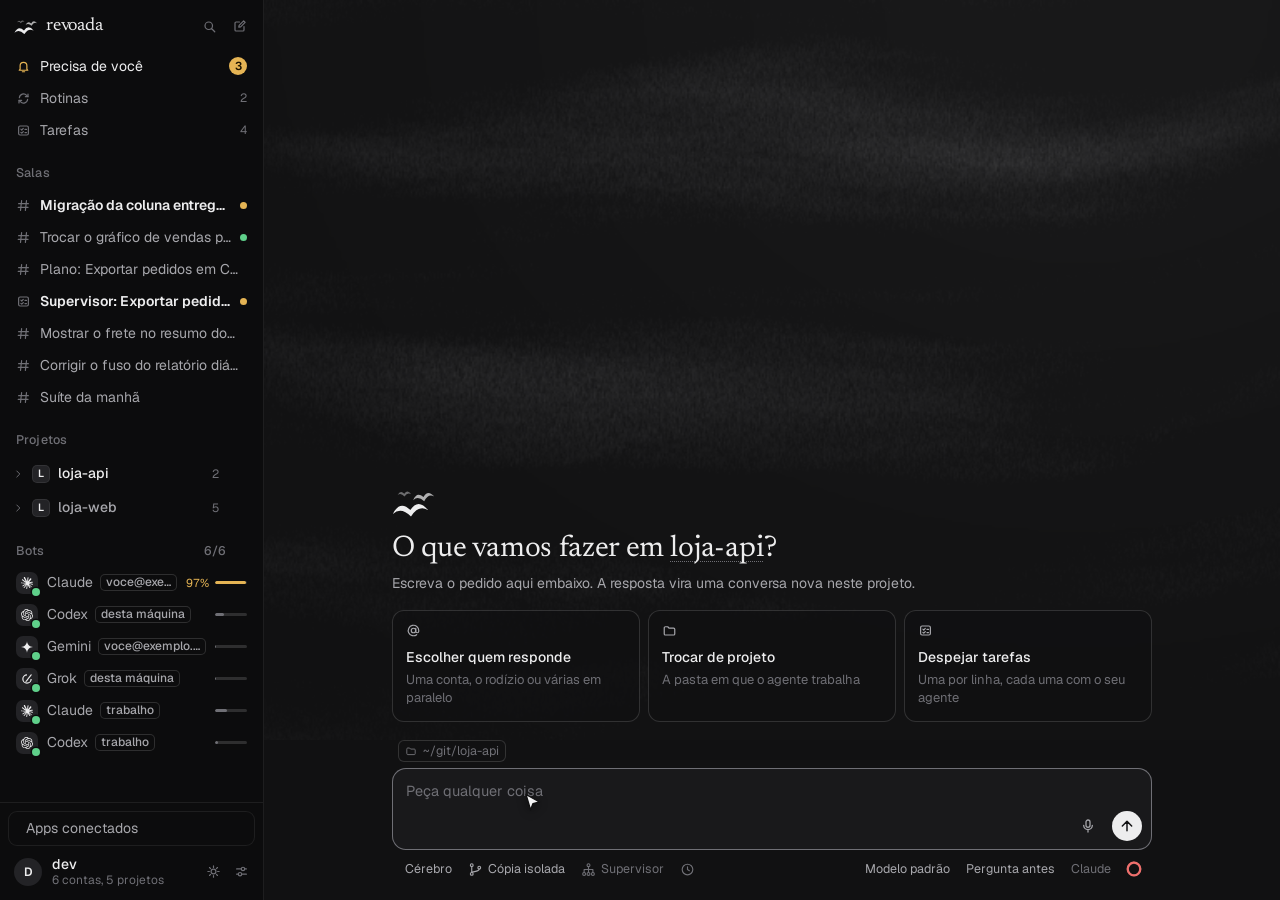
==== site/demo/index.html @ 416a2f36 "Contas: skills e MCP em linhas com peças, no lugar do parágrafo corrido" ====
<!doctype html>
<html lang="pt-BR">
<head>
<meta charset="utf-8">
<meta name="viewport" content="width=device-width, initial-scale=1">
<title>Revoada</title>
<link rel="icon" href="../icon.svg">
<meta name="robots" content="noindex">
<script src="demo.js"></script>
<script>
  // tema antes da primeira pintura: escuro, a não ser que a pessoa tenha escolhido outro
  (() => { let t; try { t = localStorage.getItem("theme"); } catch {} document.documentElement.dataset.theme = t === "system" ? (matchMedia("(prefers-color-scheme: dark)").matches ? "dark" : "light") : t === "light" ? "light" : "dark"; })();
</script>
<style>
  @font-face { font-family: "Geist"; src: url("../geist.woff2") format("woff2"); font-weight: 100 900; font-display: swap; }
  @font-face { font-family: "Geist Mono"; src: url("../geist-mono.woff2") format("woff2"); font-weight: 100 900; font-display: swap; }
  @font-face { font-family: "Newsreader"; src: url("../newsreader.woff2") format("woff2"); font-weight: 200 800; font-display: swap; }
  :root {
    --fundo: #111112; --lateral: #0c0c0d; --sup: #19191b; --sup2: #232326;
    --fio: rgba(255, 255, 255, 0.075); --fio2: rgba(255, 255, 255, 0.14);
    --tinta: #ededee; --tinta2: #a7a7ac; --tinta3: #6f6f75;
    --acento: #ededee; --acento-fraco: rgba(255, 255, 255, 0.08);
    --verde: #5fd08a; --ambar: #e5b454; --erro: #ef6f6c;
    --botao: #ededee; --sobre-botao: #111112;
    --term: #0a0a0b; --term-line: rgba(255, 255, 255, 0.075); --sombra: 0 18px 50px rgba(0, 0, 0, 0.5);
    --grao: url("data:image/svg+xml,%3Csvg xmlns='http://www.w3.org/2000/svg' width='320' height='320'%3E%3Cfilter id='n'%3E%3CfeTurbulence type='fractalNoise' baseFrequency='.95' numOctaves='2' stitchTiles='stitch'/%3E%3CfeColorMatrix values='0 0 0 0 1 0 0 0 0 1 0 0 0 0 1 0 0 0 .55 0'/%3E%3C/filter%3E%3Crect width='100%25' height='100%25' filter='url(%23n)'/%3E%3C/svg%3E");
    --serifa: "Newsreader", "Iowan Old Style", Georgia, serif;
    --mono: "Geist Mono", ui-monospace, Menlo, monospace;
    color-scheme: dark;
    /* nomes do tema anterior, ainda usados em estilos escritos pelo script */
    --bg: var(--fundo); --side: var(--lateral); --soft: var(--sup); --line: var(--fio2); --ink: var(--botao); --on-ink: var(--sobre-botao);
    --text: var(--tinta); --mute: var(--tinta2); --faint: var(--tinta3); --red: var(--erro); --amber: var(--ambar); --teal: var(--tinta2); --shadow: var(--sombra);
  }
  :root[data-theme="light"] {
    --fundo: #fbfbfa; --lateral: #f3f3f2; --sup: #f1f1f0; --sup2: #e6e6e5;
    --fio: rgba(17, 17, 18, 0.09); --fio2: rgba(17, 17, 18, 0.18);
    --tinta: #111112; --tinta2: #55555a; --tinta3: #8a8a90;
    --acento: #111112; --acento-fraco: rgba(17, 17, 18, 0.06);
    --verde: #1f8a4c; --ambar: #8a5a06; --erro: #c23b38;
    --botao: #111112; --sobre-botao: #fbfbfa;
    --term: #111112; --term-line: #111112; --sombra: 0 18px 50px rgba(10, 15, 16, 0.16);
    --grao: url("data:image/svg+xml,%3Csvg xmlns='http://www.w3.org/2000/svg' width='320' height='320'%3E%3Cfilter id='n'%3E%3CfeTurbulence type='fractalNoise' baseFrequency='.95' numOctaves='2' stitchTiles='stitch'/%3E%3CfeColorMatrix values='0 0 0 0 0 0 0 0 0 0 0 0 0 0 0 0 0 0 .5 0'/%3E%3C/filter%3E%3Crect width='100%25' height='100%25' filter='url(%23n)'/%3E%3C/svg%3E");
    color-scheme: light;
  }
  * { box-sizing: border-box; }
  html, body { height: 100%; margin: 0; }
  body { background: var(--fundo); color: var(--tinta); font: 14px/1.5 "Geist", ui-sans-serif, system-ui, -apple-system, sans-serif; display: grid; grid-template-columns: 264px minmax(0, 1fr); overflow: hidden; -webkit-font-smoothing: antialiased; }
  /* janela estreita (painel aberto num navegador, lado a lado com outra coisa): a lateral cede espaço */
  @media (max-width: 860px) { body { grid-template-columns: 208px minmax(0, 1fr); } }
  button, input, textarea { font: inherit; color: inherit; }
  button { cursor: pointer; background: none; border: 0; padding: 0; text-align: left; }
  button:disabled { opacity: .4; cursor: default; }
  :focus-visible { outline: 2px solid var(--acento); outline-offset: 2px; border-radius: 6px; }
  svg { flex: none; }
  svg.i { width: 15px; height: 15px; stroke: currentColor; fill: none; stroke-width: 1.6; stroke-linecap: round; stroke-linejoin: round; }
  svg.logo { width: 14px; height: 14px; fill: currentColor; }
  h1, h2, h3, h4, p { margin: 0; }
  .label { display: block; font-size: 13px; font-weight: 500; color: var(--tinta3); letter-spacing: .01em; }
  .num { font-variant-numeric: tabular-nums; }
  .btn { display: inline-flex; align-items: center; justify-content: center; gap: 7px; min-height: 30px; padding: 4px 13px; border-radius: 999px; background: var(--botao); color: var(--sobre-botao); font-weight: 500; white-space: nowrap; transition: transform .12s ease, opacity .12s ease; }
  .btn:hover { opacity: .9; } .btn:active { transform: scale(.97); }
  .btn.line { background: transparent; color: var(--tinta); box-shadow: inset 0 0 0 1px var(--fio2); }
  .btn.line:hover { background: var(--sup); opacity: 1; }
  .btn.mini { min-height: 26px; padding: 2px 10px; font-size: 13px; }
  .link { color: var(--tinta2); text-decoration: underline; text-underline-offset: 3px; text-decoration-color: var(--fio2); white-space: nowrap; font-size: 13px; }
  .link:hover { color: var(--tinta); text-decoration-color: var(--tinta3); }
  input[type=text], input[type=time], input[type=datetime-local], textarea { background: var(--fundo); border: 0; box-shadow: inset 0 0 0 1px var(--fio2); border-radius: 10px; padding: 9px 12px; width: 100%; }
  input[type=text]:focus, input[type=time]:focus, input[type=datetime-local]:focus, textarea:focus { outline: none; box-shadow: inset 0 0 0 1.5px var(--tinta2); }
  ::placeholder { color: var(--tinta3); }
  .dot { display: inline-block; width: 7px; height: 7px; border-radius: 50%; background: var(--erro); flex: none; }
  .dot.live { background: var(--tinta3); }
  .dot.busy { background: var(--verde); animation: pulse 1.6s ease-in-out infinite; }
  .dot.wait { background: var(--ambar); animation: pulse 1.6s ease-in-out infinite; }
  @keyframes pulse { 50% { opacity: .35; } }
  @media (prefers-reduced-motion: reduce) { .dot.busy, .dot.wait { animation: none; } }
  .tag { font-size: 12px; font-weight: 500; color: var(--tinta2); padding: 0 6px; height: 17px; display: inline-flex; align-items: center; border-radius: 5px; box-shadow: inset 0 0 0 1px var(--fio2); white-space: nowrap; flex: none; }
  .tag.red { color: var(--erro); box-shadow: inset 0 0 0 1px color-mix(in srgb, var(--erro) 40%, transparent); }
  .tag.amber { color: var(--ambar); box-shadow: inset 0 0 0 1px color-mix(in srgb, var(--ambar) 40%, transparent); }
  .tag.ok { color: var(--verde); box-shadow: inset 0 0 0 1px color-mix(in srgb, var(--verde) 40%, transparent); }
  .tag.mute { color: var(--tinta3); }
  /* rosto: o símbolo do provedor num quadrado; "eu" é a inicial de quem usa */
  .rosto { position: relative; flex: none; width: 26px; height: 26px; border-radius: 8px; background: var(--sup2); display: grid; place-items: center; color: var(--tinta); }
  .rosto.p { width: 22px; height: 22px; border-radius: 7px; } .rosto.p svg.logo { width: 12px; height: 12px; }
  .rosto.pp { width: 18px; height: 18px; border-radius: 6px; } .rosto.pp svg.logo { width: 10px; height: 10px; }
  .rosto.eu { border-radius: 50%; font-size: 12px; font-weight: 600; text-transform: uppercase; }
  .selo { width: 24px; height: 24px; border-radius: 50%; background: var(--sup2); display: grid; place-items: center; color: var(--tinta); flex: none; }
  .selo svg.logo { width: 13px; height: 13px; }
  .pilha { display: flex; } .pilha > * { margin-left: -6px; box-shadow: 0 0 0 2px var(--lateral); } .pilha > *:first-child { margin-left: 0; }

  /* lateral */
  aside { background: var(--lateral); border-right: 1px solid var(--fio); display: flex; flex-direction: column; min-height: 0; min-width: 0; position: relative; z-index: 6; }
  .lat-topo { display: flex; align-items: center; gap: 2px; padding: 12px 10px 8px 14px; }
  .marca { display: flex; align-items: center; gap: 8px; margin-right: auto; font-family: var(--serifa); font-weight: 400; font-size: 18px; letter-spacing: -.012em; min-width: 0; }
  .marca span { width: 24px; display: block; line-height: 0; }
  [data-logo] svg path { fill: currentColor; }
  /* app desktop: a faixa de cima é da barra de título (semáforo e arrastar a janela) */
  html.desktop .lat-topo { padding-top: 40px; }
  html.desktop .topo { padding-top: 24px; }
  html.desktop .wrap { padding-top: 54px; }
  .ic-b { width: 28px; height: 28px; border-radius: 8px; display: grid; place-items: center; color: var(--tinta3); flex: none; }
  .ic-b:hover { background: var(--sup); color: var(--tinta); }
  .find { display: none; align-items: center; gap: 8px; margin: 0 10px 6px; padding: 6px 8px; border-radius: 8px; color: var(--tinta3); box-shadow: inset 0 0 0 1px var(--fio); cursor: text; }
  aside.busca .find { display: flex; }
  .find:focus-within { box-shadow: inset 0 0 0 1px var(--fio2); color: var(--tinta); }
  .find input { flex: 1; min-width: 0; border: 0; background: none; padding: 0; outline: none; font-size: 14px; }
  kbd { font: 11px var(--mono); color: var(--tinta3); }
  .rolagem { flex: 1; min-height: 0; overflow-y: auto; overflow-x: hidden; padding: 2px 8px 14px; }
  .item { display: flex; align-items: center; gap: 9px; width: 100%; min-height: 32px; padding: 5px 8px; border-radius: 8px; color: var(--tinta2); min-width: 0; font-size: 14px; transition: background .1s ease; }
  .item:hover { background: var(--sup); color: var(--tinta); }
  .item.on { background: var(--sup2); color: var(--tinta); }
  .item svg.i { color: var(--tinta3); } .item:hover svg.i, .item.on svg.i { color: var(--tinta2); }
  .item .t { flex: 1; min-width: 0; white-space: nowrap; overflow: hidden; text-overflow: ellipsis; }
  .item .cauda { margin-left: auto; display: flex; align-items: center; gap: 6px; color: var(--tinta3); font-size: 12px; flex: none; }
  .item .x { display: none; color: var(--tinta3); padding: 0 4px; border-radius: 4px; }
  .item:hover .x { display: inline; } .item .x:hover { color: var(--tinta); background: var(--sup2); }
  .item .pin { display: flex; color: var(--tinta3); } .item .pin svg.i { width: 12px; height: 12px; }
  #popRow { position: fixed; min-width: 190px; padding: 5px; z-index: 30; }
  #popRow .opt { padding: 7px 10px; font-size: 13.5px; }
  #popRow .opt.ruim { color: var(--erro); }
  #popRow p { padding: 8px 10px 6px; font-size: 13px; line-height: 1.4; color: var(--tinta2); max-width: 230px; }
  .item.atencao { color: var(--tinta); } .item.atencao svg.i { color: var(--ambar); }
  .item.novo .t { color: var(--tinta); font-weight: 600; }
  .conta-n { min-width: 18px; height: 18px; padding: 0 5px; border-radius: 9px; background: var(--ambar); color: #1a1200; font-size: 11.5px; font-weight: 600; display: inline-grid; place-items: center; }
  :root[data-theme="light"] .conta-n { color: #fff; }
  .conta-n[hidden] { display: none; }
  .grupo { display: flex; align-items: center; justify-content: space-between; gap: 6px; padding: 18px 8px 6px; color: var(--tinta3); font-size: 12.5px; font-weight: 500; letter-spacing: .01em; }
  .grupo .dupla { display: flex; gap: 2px; align-items: center; }
  .grupo button { color: var(--tinta3); padding: 2px; border-radius: 5px; display: flex; opacity: 0; transition: opacity .12s ease; }
  aside:hover .grupo button, .grupo button:focus-visible { opacity: 1; }
  .grupo button:hover { color: var(--tinta); background: var(--sup); }
  #threads h4 { font-weight: 500; font-size: 12.5px; color: var(--tinta3); margin: 18px 8px 6px; }
  .org-cab { display: flex; align-items: center; margin-top: 2px; }
  .org-cab > button:first-child { flex: 1; min-width: 0; display: flex; align-items: center; gap: 8px; padding: 5px 8px 5px 4px; border-radius: 8px; color: var(--tinta2); font-size: 14px; min-height: 32px; }
  .org-cab > button:first-child:hover { background: var(--sup); color: var(--tinta); }
  .org-cab.on > button:first-child { color: var(--tinta); }
  .org-cab .chev { display: flex; color: var(--tinta3); transition: transform .16s ease; } .org-cab .chev svg.i { width: 12px; height: 12px; }
  .org-cab [aria-expanded="true"] .chev { transform: rotate(90deg); }
  .org-cab .sigla { width: 18px; height: 18px; border-radius: 5px; background: var(--sup2); color: var(--tinta); display: grid; place-items: center; font-size: 10.5px; font-weight: 600; text-transform: uppercase; box-shadow: inset 0 0 0 1px var(--fio); flex: none; }
  .org-cab .t { font-weight: 500; white-space: nowrap; overflow: hidden; text-overflow: ellipsis; min-width: 0; }
  .org-cab .qtd { margin-left: auto; color: var(--tinta3); font-size: 12px; }
  .org-cab .mais { width: 26px; height: 26px; border-radius: 7px; display: grid; place-items: center; color: var(--tinta3); margin-left: 2px; opacity: 0; transition: opacity .12s ease; flex: none; }
  aside:hover .org-cab .mais, .org-cab .mais:focus-visible { opacity: 1; } .org-cab .mais:hover { background: var(--sup); color: var(--tinta); }
  .item.thread { padding-left: 30px; position: relative; }
  .item.thread::before { content: ""; position: absolute; left: 12.5px; top: -1px; bottom: -1px; width: 1px; background: var(--fio); }
  .item.more { color: var(--tinta3); font-size: 13px; min-height: 28px; } .item.more.thread { padding-left: 30px; }
  .item.botl .t { flex: 0 1 auto; } .item.botl .tag { margin-left: -2px; flex: 0 9999 auto; min-width: 24px; display: block; line-height: 17px; overflow: hidden; text-overflow: ellipsis; }
  .com-pres { position: relative; display: inline-flex; }
  .pres { position: absolute; right: -2px; bottom: -2px; width: 8px; height: 8px; border-radius: 50%; background: var(--tinta3); box-shadow: 0 0 0 1.5px var(--lateral); }
  .pres.livre { background: var(--verde); } .pres.faz { background: var(--verde); animation: pulse 1.6s ease-in-out infinite; } .pres.limite { background: var(--ambar); }
  .item.on .pres { box-shadow: 0 0 0 1.5px var(--sup2); }
  .uso-m { width: 32px; height: 3px; border-radius: 3px; background: var(--fio2); overflow: hidden; display: block; }
  .uso-m i { display: block; height: 100%; background: var(--tinta3); border-radius: 3px; } .uso-m.alto i { background: var(--ambar); }
  .pct { color: var(--ambar); font-size: 11.5px; }
  .entrar { font-size: 12px; color: var(--tinta2); padding: 1px 7px; border-radius: 6px; box-shadow: inset 0 0 0 1px var(--fio2); }
  .rodape { border-top: 1px solid var(--fio); padding: 8px; display: grid; gap: 6px; }
  .pilula { width: 100%; display: flex; align-items: center; gap: 9px; padding: 7px 9px; border-radius: 9px; box-shadow: inset 0 0 0 1px var(--fio); color: var(--tinta2); min-width: 0; }
  .pilula:hover { background: var(--sup); color: var(--tinta); box-shadow: inset 0 0 0 1px var(--fio2); }
  .pilula > span:last-child { white-space: nowrap; overflow: hidden; text-overflow: ellipsis; min-width: 0; }
  .pilula .selo { width: 20px; height: 20px; font-size: 10.5px; font-weight: 600; text-transform: uppercase; }
  .pessoa { display: flex; align-items: center; gap: 4px; padding: 0 0 0 2px; min-width: 0; }
  .pessoa > button { flex: 1; min-width: 0; display: flex; align-items: center; gap: 10px; padding: 4px; border-radius: 9px; }
  .pessoa > button:hover { background: var(--sup); }
  .pessoa .eu { width: 28px; height: 28px; border-radius: 50%; background: var(--sup2); display: grid; place-items: center; font-size: 12px; font-weight: 600; color: var(--tinta); flex: none; text-transform: uppercase; }
  .quem-sou { display: grid; line-height: 1.25; min-width: 0; }
  .quem-sou b { font-weight: 500; color: var(--tinta); font-size: 14px; white-space: nowrap; overflow: hidden; text-overflow: ellipsis; }
  .quem-sou span { font-size: 12px; color: var(--tinta3); white-space: nowrap; overflow: hidden; text-overflow: ellipsis; }
  .fim-p { display: flex; flex: none; }
  #popMe { left: 8px; bottom: 58px; width: 246px; min-width: 0; }
  #popMe .opt svg.i { color: var(--tinta3); }
  #popSettings { left: calc(100% + 8px); bottom: 10px; width: 360px; padding: 6px; max-height: calc(100vh - 40px); }
  .item input.rename { flex: 1; min-width: 0; border: 0; background: var(--fundo); border-radius: 5px; padding: 1px 5px; outline: 1.5px solid var(--tinta2); box-shadow: none; }

  /* janelas: folha no centro, título em serifa */
  dialog { background: var(--fundo); color: var(--tinta); border: 0; border-radius: 16px; padding: 22px; width: min(520px, calc(100vw - 32px)); box-shadow: var(--sombra), inset 0 0 0 1px var(--fio2); }
  dialog[open] { animation: sobe .2s cubic-bezier(.2, .8, .2, 1) both; }
  @keyframes sobe { from { opacity: 0; transform: translateY(8px) scale(.98); } }
  @media (prefers-reduced-motion: reduce) { dialog[open] { animation: none; } }
  dialog::backdrop { background: rgba(0, 0, 0, .5); }
  dialog h2 { margin: 0 0 4px; font-family: var(--serifa); font-size: 21px; font-weight: 400; letter-spacing: -.012em; }
  dialog > h2 { margin-bottom: 18px; }
  dialog header { display: flex; justify-content: space-between; align-items: flex-start; gap: 16px; }
  dialog header small { color: var(--tinta2); font-size: 14px; }
  dialog .f { margin-bottom: 16px; } dialog .f .label { margin-bottom: 8px; }
  dialog textarea { min-height: 76px; font: 12.5px var(--mono); }
  dialog .hint { color: var(--tinta2); font-size: 13px; margin-top: 6px; }
  dialog .end { display: flex; justify-content: space-between; align-items: center; margin-top: 22px; gap: 12px; }
  dialog .end span { display: flex; gap: 14px; align-items: center; }
  #diffDlg { width: min(980px, 92vw); max-height: 86vh; padding: 0; display: none; flex-direction: column; }
  #diffDlg[open] { display: flex; }
  #diffDlg header, #planDlg header { padding: 20px 22px 14px; border-bottom: 1px solid var(--fio); }
  #diffBody { overflow: auto; padding: 0 0 12px; font: 12.5px/1.55 var(--mono); }
  #diffBody .files { padding: 12px 22px; border-bottom: 1px solid var(--fio); display: grid; gap: 3px; font-family: "Geist", sans-serif; font-size: 13px; color: var(--tinta2); }
  #diffBody .l { padding: 0 22px; white-space: pre; }
  #diffBody .f { padding: 12px 22px 6px; font-weight: 600; color: var(--tinta); border-top: 1px solid var(--fio); margin-top: 8px; font-family: "Geist", sans-serif; font-size: 13px; }
  #diffBody .a { background: color-mix(in srgb, var(--verde) 16%, transparent); } #diffBody .d { background: color-mix(in srgb, var(--erro) 15%, transparent); }
  #diffBody .h { color: var(--tinta3); padding-top: 6px; } #diffBody .m { color: var(--tinta3); }
  #planDlg { width: min(720px, 92vw); max-height: 86vh; padding: 0; display: none; flex-direction: column; } #planDlg[open] { display: flex; }
  #planBody { padding: 18px 22px 22px; overflow-y: auto; }
  #phoneDlg { width: min(560px, 92vw); } #phoneBody { display: grid; gap: 6px; padding-top: 12px; }
  #appsDlg { width: min(760px, 94vw); max-height: 86vh; overflow-y: auto; } #appsBody { padding-top: 14px; }
  .apps-g { display: grid; grid-template-columns: repeat(auto-fill, minmax(240px, 1fr)); gap: 8px; }
  .app-c { display: flex; align-items: center; gap: 11px; padding: 10px 12px; border-radius: 12px; box-shadow: inset 0 0 0 1px var(--fio2); min-width: 0; }
  .selo.de-app svg { width: 58%; height: 58%; fill: currentColor; display: block; }
  .selo.de-img { background: #fff; overflow: hidden; } .selo.de-img img { width: 100%; height: 100%; display: block; object-fit: cover; }
  .app-c .selo { width: 34px; height: 34px; border-radius: 9px; font-weight: 600; text-transform: uppercase; }
  .app-c b { font-weight: 500; display: block; white-space: nowrap; overflow: hidden; text-overflow: ellipsis; } .app-c span span { color: var(--tinta3); font-size: 13px; }
  .app-c > span:nth-child(2) { min-width: 0; flex: 1; } .app-c .btn { flex: none; min-height: 28px; padding: 3px 11px; font-size: 13px; }
  .apps-l { display: grid; }
  .app-c > span:nth-child(2) > span { display: -webkit-box; -webkit-line-clamp: 2; -webkit-box-orient: vertical; overflow: hidden; }
  .app-c.com-chave { grid-column: 1 / -1; flex-wrap: wrap; } .app-c.com-chave .e-linha { flex: 1 1 100%; } .app-c.com-chave .e-linha input { min-height: 32px; font-size: 14px; }
  input.segredo { -webkit-text-security: disc; }
  .app-busca { position: relative; } .app-busca svg.i { position: absolute; left: 12px; top: 50%; transform: translateY(-50%); color: var(--tinta3); pointer-events: none; } .app-busca input { padding-left: 34px; }
  .apps-areas { display: flex; flex-wrap: wrap; gap: 4px; padding: 10px 0 12px; } .apps-areas .chip { box-shadow: inset 0 0 0 1px var(--fio); } .apps-areas .chip.on { background: var(--sup2); box-shadow: none; }
  .app-aviso { display: block; color: var(--tinta3); font-size: 13px; line-height: 1.5; padding-bottom: 8px; } .apps-g + .app-aviso { padding-top: 8px; }
  .app-c .tag { flex: none; font-style: normal; }
  .app-l { display: flex; align-items: center; flex-wrap: wrap; gap: 6px 11px; padding: 9px 2px; border-bottom: 1px solid var(--fio); min-width: 0; }
  .app-l .selo { width: 30px; height: 30px; border-radius: 8px; font-weight: 600; text-transform: uppercase; }
  .app-n { flex: 1 1 140px; min-width: 0; } .app-n b { font-weight: 500; display: block; white-space: nowrap; overflow: hidden; text-overflow: ellipsis; } .app-n span { display: block; color: var(--tinta3); font-size: 13px; white-space: nowrap; overflow: hidden; text-overflow: ellipsis; }
  .app-e { display: flex; flex-wrap: wrap; gap: 4px 12px; color: var(--tinta2); font-size: 13px; } .app-e > span { display: inline-flex; align-items: center; gap: 6px; white-space: nowrap; } .app-e i { font-style: normal; }
  .app-a { display: flex; align-items: center; gap: 4px; flex: none; } .app-a .btn { min-height: 28px; padding: 3px 11px; font-size: 13px; }
  .app-nota { flex: 1 1 100%; color: var(--tinta2); font-size: 13px; padding-left: 41px; }
  .app-outro { display: grid; gap: 8px; padding-top: 14px; } .app-outro small { color: var(--tinta3); font-size: 13px; line-height: 1.5; }
  .app-outro .e-linha input { min-height: 34px; font-size: 14px; flex: 3 1 240px; } .app-outro .e-linha #appNome { flex: 1 1 130px; } .app-outro .e-linha .btn { min-height: 34px; }
  .apps-em { display: flex; align-items: center; gap: 4px; color: var(--tinta3); font-size: 13px; } .apps-em > span { margin-right: 4px; }
  .apps-em .chip { box-shadow: inset 0 0 0 1px var(--fio); } .apps-em .chip.on { box-shadow: inset 0 0 0 1px var(--fio2); } .apps-em .chip svg.i { width: 13px; height: 13px; }
  .pair { display: grid; grid-template-columns: 148px 1fr; gap: 18px; align-items: center; padding: 12px; }
  .pair .qr { background: #fff; border-radius: 10px; padding: 6px; line-height: 0; } .pair .qr svg { width: 100%; height: auto; }
  .pair p { margin: 6px 0 10px; color: var(--tinta2); font-size: 13px; }
  .set { display: grid; grid-template-columns: 1fr auto; gap: 4px 14px; align-items: center; width: 100%; padding: 11px 12px; border-radius: 10px; }
  button.set:hover { background: var(--sup); }
  .set b { font-weight: 500; } .set small { grid-column: 1; color: var(--tinta2); font-size: 12.5px; line-height: 1.4; }
  .set .switch { grid-row: 1 / span 2; grid-column: 2; }
  .set .seg { grid-column: 1 / -1; justify-self: start; margin-top: 6px; order: 3; }
  .switch { display: flex; align-items: center; gap: 10px; color: var(--tinta2); font-size: 14px; }
  .switch b { width: 36px; height: 21px; border-radius: 999px; background: var(--sup2); box-shadow: inset 0 0 0 1px var(--fio2); position: relative; transition: background .16s ease; flex: none; }
  .switch b::after { content: ""; position: absolute; top: 2.5px; left: 2.5px; width: 16px; height: 16px; border-radius: 50%; background: var(--tinta3); transition: transform .16s ease, background .16s ease; }
  .switch.on b { background: var(--botao); box-shadow: none; } .switch.on b::after { transform: translateX(15px); background: var(--sobre-botao); }
  .seg { display: inline-flex; background: var(--sup); border-radius: 10px; padding: 3px; }
  .seg button { padding: 5px 13px; border-radius: 8px; color: var(--tinta2); font-size: 13px; }
  .seg button.on { background: var(--sup2); color: var(--tinta); font-weight: 500; box-shadow: inset 0 0 0 1px var(--fio2); }
  #toast { position: fixed; bottom: 22px; left: 50%; transform: translateX(-50%); background: var(--botao); color: var(--sobre-botao); padding: 10px 18px; border-radius: 999px; display: none; font-size: 13.5px; z-index: 9; max-width: 80vw; }

  /* palco */
  main { min-width: 0; min-height: 0; display: flex; flex-direction: column; position: relative; }
  .view { display: none; flex: 1; min-height: 0; }
  .view.on { display: flex; flex-direction: column; }
  .topo { min-height: 50px; flex: none; display: flex; flex-wrap: wrap; align-items: center; gap: 6px 10px; padding: 8px 18px; border-bottom: 1px solid var(--fio); min-width: 0; }
  .topo h1 { font-size: 15px; font-weight: 600; letter-spacing: -.01em; display: flex; align-items: center; gap: 6px; min-width: 0; flex: 0 1 auto; }
  .topo h1 span { white-space: nowrap; overflow: hidden; text-overflow: ellipsis; min-width: 0; }
  .topo h1 svg.i { color: var(--tinta2); }
  .proj { display: inline-flex; align-items: center; gap: 6px; height: 22px; padding: 0 7px; border-radius: 6px; box-shadow: inset 0 0 0 1px var(--fio2); color: var(--tinta2); font-size: 12.5px; min-width: 0; flex: 0 1 auto; max-width: 300px; }
  .proj svg.i { width: 12px; height: 12px; color: var(--tinta3); } .proj span { white-space: nowrap; overflow: hidden; text-overflow: ellipsis; min-width: 0; }
  .proj:empty { display: none; }
  .abas { display: flex; gap: 2px; flex: none; } .abas:empty { display: none; }
  .abas button { padding: 4px 9px; border-radius: 7px; color: var(--tinta3); white-space: nowrap; }
  .abas button:hover { color: var(--tinta); } .abas button[aria-current="true"] { background: var(--sup2); color: var(--tinta); }
  .topo .fim { margin-left: auto; display: flex; flex-wrap: wrap; align-items: center; gap: 6px 14px; min-width: 0; }
  #chActs, #thActs { display: flex; flex-wrap: wrap; align-items: center; gap: 4px 14px; min-width: 0; }
  #chActs .link, #thActs .link { text-decoration: none; color: var(--tinta2); font-size: 13.5px; } #chActs .link:hover, #thActs .link:hover { color: var(--tinta); }
  .conta-uso { display: inline-flex; align-items: center; gap: 7px; height: 28px; padding: 0 10px 0 4px; border-radius: 999px; box-shadow: inset 0 0 0 1px var(--fio2); color: var(--tinta2); font-size: 13px; min-width: 0; max-width: 220px; }
  .conta-uso:empty { display: none; } .conta-uso span:last-child { white-space: nowrap; overflow: hidden; text-overflow: ellipsis; min-width: 0; }
  .sub { flex: none; padding: 6px 18px 0; color: var(--tinta3); font-size: 12.5px; white-space: nowrap; overflow: hidden; text-overflow: ellipsis; min-width: 0; }
  .sub:empty { display: none; } .sub .b { color: var(--tinta2); }

  /* início: sala vazia, com o grão da identidade */
  #v-home { position: relative; isolation: isolate; }
  #v-home canvas.campo { position: absolute; inset: 0; z-index: -1; width: 100%; height: 100%; display: block; pointer-events: none; }
  #v-home.gl::before { display: none; }
  #v-home::before { content: ""; position: absolute; inset: 0; z-index: -1; pointer-events: none; background: var(--grao); opacity: .5;
    -webkit-mask-image: radial-gradient(70% 13% at 28% 14%, #000, transparent 72%), radial-gradient(80% 12% at 78% 34%, #000, transparent 72%), radial-gradient(75% 14% at 30% 58%, #000, transparent 72%), radial-gradient(85% 12% at 72% 84%, #000, transparent 72%);
    mask-image: radial-gradient(70% 13% at 28% 14%, #000, transparent 72%), radial-gradient(80% 12% at 78% 34%, #000, transparent 72%), radial-gradient(75% 14% at 30% 58%, #000, transparent 72%), radial-gradient(85% 12% at 72% 84%, #000, transparent 72%); }
  .hero { flex: 1; min-height: 0; overflow-y: auto; display: flex; flex-direction: column; justify-content: flex-end; padding: 24px 24px 18px; }
  .hero .miolo { width: min(760px, 100%); margin: 0 auto; }
  .hero .marca-g { width: 44px; display: block; line-height: 0; color: var(--tinta); margin-bottom: 14px; }
  .hero h1 { font-family: var(--serifa); font-size: 30px; font-weight: 400; letter-spacing: -.012em; line-height: 1.2; text-wrap: balance; }
  .hero h1 button { text-decoration: underline; text-decoration-style: dotted; text-decoration-thickness: 1px; text-underline-offset: 5px; text-decoration-color: var(--tinta3); }
  .hero h1 button:hover { text-decoration-color: var(--tinta); }
  .hero p { color: var(--tinta2); margin-top: 6px; }
  .cartoes { display: grid; grid-template-columns: repeat(auto-fit, minmax(170px, 1fr)); gap: 8px; margin-top: 16px; }
  .cartoes button { display: grid; gap: 3px; align-content: start; padding: 13px 14px 14px; border-radius: 12px; box-shadow: inset 0 0 0 1px var(--fio2); background: color-mix(in srgb, var(--fundo) 70%, transparent); min-width: 0; transition: background .12s ease; }
  .cartoes button:hover { background: var(--sup); }
  .cartoes svg.i { color: var(--tinta2); margin-bottom: 6px; } .cartoes b { font-weight: 500; } .cartoes span { color: var(--tinta3); font-size: 13px; line-height: 1.45; }

  /* campo de pedido */
  .composer { width: min(760px, calc(100% - 48px)); margin: 0 auto 18px; position: relative; display: none; flex: none; container-type: inline-size; }
  .composer.on { display: block; }
  .strip { display: flex; gap: 6px; align-items: center; padding: 0 6px 6px; color: var(--tinta3); font-size: 13px; min-width: 0; }
  .strip #dirChip { min-width: 0; flex: 0 1 auto; height: 22px; padding: 0 7px; border-radius: 6px; box-shadow: inset 0 0 0 1px var(--fio2); font-size: 12.5px; gap: 6px; }
  .strip #dirChip svg { width: 12px; height: 12px; } .strip #dirChip span { min-width: 0; overflow: hidden; text-overflow: ellipsis; }
  .composer.docked #dirChip { display: none; } /* na conversa a pasta já está no topo */
  .strip .notes { margin-left: auto; overflow: hidden; text-overflow: ellipsis; white-space: nowrap; font-size: 12.5px; color: var(--tinta3); min-width: 0; }
  .chip { display: inline-flex; align-items: center; gap: 7px; padding: 4px 9px; border-radius: 8px; color: var(--tinta3); font-size: 13px; white-space: nowrap; }
  .chip:hover { background: var(--sup2); color: var(--tinta); }
  .chip.on { color: var(--tinta); }
  .box { background: var(--sup); box-shadow: inset 0 0 0 1px var(--fio2); border-radius: 14px; padding: 12px 10px 8px 14px; }
  .box:focus-within { box-shadow: inset 0 0 0 1px var(--tinta3); }
  .box textarea { border: 0; box-shadow: none; padding: 0 0 8px; resize: none; font-size: 14.5px; line-height: 1.5; min-height: 30px; max-height: 240px; background: none; display: block; border-radius: 0; }
  .box textarea:focus { box-shadow: none; }
  .box .row { display: flex; align-items: center; gap: 2px; min-width: 0; flex-wrap: wrap; row-gap: 2px; } /* sem espaço, as fichas descem pra outra linha em vez de sair do campo */
  .box .row .chip { flex: none; } .box .row #targetChip { flex: 0 1 auto; min-width: 0; box-shadow: inset 0 0 0 1px var(--fio); border-radius: 999px; padding: 3px 9px; color: var(--tinta2); } #targetChip .lb { min-width: 0; overflow: hidden; text-overflow: ellipsis; }
  /* campo apertado: os botões ficam só com o ícone (o nome continua na dica) e a conta encolhe com reticências */
  @container (max-width: 640px) { #termChip { display: none !important; } .box { padding-left: 10px; } }
  .box .row .sp { flex: 1; }
  /* a linha quieta sob o campo: o que vale para o pedido, em texto, sem moldura; clicar troca */
  .composer .pe { display: flex; align-items: center; gap: 2px; min-width: 0; flex-wrap: wrap; row-gap: 2px; padding: 7px 4px 0 6px; }
  .composer .pe .sp { flex: 1; }
  .composer .pe .chip { flex: none; padding: 3px 7px; border-radius: 7px; font-size: 12.5px; color: var(--tinta3); gap: 5px; }
  .composer .pe .chip:hover { background: var(--sup); color: var(--tinta); }
  .composer .pe .chip.on, .composer .pe #modelChip { color: var(--tinta2); }
  .composer .pe #modelChip .lb i, .composer .pe #targetChip .lb i { font-style: normal; color: var(--tinta3); }
  .composer .pe #modelChip > svg, .composer .pe #modeChip > svg, .composer .pe #brainChip > svg, .composer .pe #targetChip > svg { display: none; }
  .composer .pe #targetChip { flex: 0 1 auto; min-width: 0; } .composer .pe #usageChip { padding: 3px 5px; }
  .composer > .pop { bottom: calc(100% + 6px); }
  .send { width: 30px; height: 30px; border-radius: 50%; background: var(--botao); color: var(--sobre-botao); display: grid; place-items: center; margin-left: 6px; flex: none; }
  .send.stop { background: var(--erro); color: #fff; }
  .pop { position: absolute; background: var(--fundo); border-radius: 14px; box-shadow: var(--sombra), inset 0 0 0 1px var(--fio2); padding: 8px; z-index: 5; min-width: 300px; max-height: 420px; overflow-y: auto; display: none; }
  .pop.on { display: block; }
  .pop .label { padding: 8px 10px 6px; }
  .opt { display: flex; align-items: center; gap: 10px; width: 100%; padding: 8px 10px; border-radius: 9px; }
  .opt:hover { background: var(--sup); }
  .opt[disabled] { opacity: .45; }
  .opt .ck { width: 16px; height: 16px; border-radius: 5px; box-shadow: inset 0 0 0 1.5px var(--tinta3); display: grid; place-items: center; flex: none; }
  .opt.on .ck { background: var(--botao); box-shadow: none; color: var(--sobre-botao); }
  .opt small { color: var(--tinta3); margin-left: auto; padding-left: 14px; white-space: nowrap; }
  #popDir { left: 0; bottom: calc(100% + 6px); padding: 0; width: min(400px, 100%); min-width: 0; max-height: none; overflow: hidden; }
  #popDir #dirBusca { display: block; width: 100%; border: 0; border-bottom: 1px solid var(--fio); border-radius: 0; background: none; outline: none; padding: 12px 16px; font-size: 14px; box-shadow: none; }
  #popDir #dirBusca::placeholder { color: var(--tinta3); }
  #dirLista { max-height: 296px; overflow-y: auto; padding: 6px; }
  #dirLista .opt { width: 100%; }
  #dirLista .opt.ativa { background: var(--sup); }
  #dirLista .opt b { font-weight: 400; white-space: nowrap; overflow: hidden; text-overflow: ellipsis; min-width: 0; flex: none; max-width: 60%; }
  #dirLista .opt .val { margin-left: 0; padding-left: 8px; flex: 1; text-align: left; white-space: nowrap; }
  #dirLista .opt .visto { margin-left: 8px; }
  #dirLista .opt .volta { display: flex; transform: scaleX(-1); color: var(--tinta3); } #dirLista .opt .ir { margin-left: auto; }
  #dirLista .vazio { padding: 10px; color: var(--tinta3); font-size: 13px; }
  #dirPe { border-top: 1px solid var(--fio); padding: 6px; }
  #dirPe .opt { width: 100%; } #dirPe small { display: block; padding: 6px 10px; color: var(--tinta3); font-size: 12.5px; }
  #popTarget { right: 0; bottom: 54px; max-width: 100%; }
  #popSched { left: 0; bottom: 54px; width: min(340px, 100%); min-width: 0; padding: 14px; }
  #popSched.on { display: grid; gap: 12px; } #popSched small { color: var(--tinta2); font-size: 12.5px; line-height: 1.45; }
  .days { display: flex; gap: 4px; } .days button { width: 34px; height: 30px; border-radius: 8px; background: var(--sup); color: var(--tinta2); text-align: center; font-size: 12.5px; } .days button.on { background: var(--botao); color: var(--sobre-botao); }
  /* os menus do campo: lista curta, o marcado com o visto, o atalho em número à direita; o que tem mais opções abre ao lado */
  #popModel, #popMode { right: 0; min-width: 0; padding: 5px; overflow: visible; max-height: none; }
  #popModel { width: 250px; } #popMode { width: 290px; }
  #popModel.on, #popMode.on { display: grid; gap: 1px; }
  .composer .pop .opt { padding: 6px 10px; font-size: 13.5px; color: var(--tinta); justify-content: flex-start; text-align: left; }
  .composer .pop .opt svg.i { width: 14px; height: 14px; flex: none; }
  .composer .pop .opt .visto { margin-left: auto; display: flex; visibility: hidden; color: var(--tinta2); } .composer .pop .opt.on .visto { visibility: visible; }
  .composer .pop .opt[data-key]::after { content: attr(data-key); margin-left: 10px; width: 10px; text-align: center; font-size: 12px; color: var(--tinta3); }
  .composer .pop .opt.on[data-key]::after { content: ""; width: 0; margin-left: 0; }
  .composer .pop .subrow > .opt { white-space: nowrap; }
  .composer .pop .opt .val { margin-left: auto; padding-left: 10px; min-width: 0; overflow: hidden; text-overflow: ellipsis; color: var(--tinta3); font-size: 13px; } .composer .pop .opt .ir { display: flex; color: var(--tinta3); }
  .composer .pop .sep { height: 1px; margin: 4px 6px; background: var(--fio); }
  .composer .pop .label { padding: 7px 10px 3px; font-size: 12px; color: var(--tinta3); }
  .subrow { position: relative; }
  .subrow > .sub { display: none; position: absolute; left: 100%; bottom: -5px; padding: 0 0 0 8px; width: 238px; }
  .subrow:hover > .sub, .subrow.open > .sub { display: block; }
  .subrow > .sub > div { display: grid; gap: 1px; padding: 5px; border-radius: 14px; background: var(--fundo); box-shadow: var(--sombra), inset 0 0 0 1px var(--fio2); }
  .subrow > .sub small { display: block; white-space: normal; padding: 7px 10px 5px; font-size: 12.5px; line-height: 1.4; color: var(--tinta3); }
  .subrow > .sub #modelFree { margin: 4px 5px 3px; width: calc(100% - 10px); height: 30px; font-size: 13px; }
  @media (max-width: 1520px) { .subrow > .sub { left: auto; right: 100%; padding: 0 8px 0 0; } }
  #popMode .opt { align-items: flex-start; } #popMode .opt > span:first-child { display: grid; gap: 1px; flex: 1; min-width: 0; white-space: normal; }
  #popMode .opt small { font-size: 12.5px; line-height: 1.35; color: var(--tinta3); white-space: normal; padding: 0; margin: 0; justify-self: start; text-align: left; }
  #popModel.on, #popMode.on { grid-template-columns: minmax(0, 1fr); } #popMode .opt { min-width: 0; } #popMode .opt .visto, #popMode .opt[data-key]::after { margin-top: 2px; }
  #popModel .seg { flex-wrap: wrap; } #popModel input { font-size: 13px; } #popModel small, #popUsage small { color: var(--tinta2); font-size: 12.5px; line-height: 1.45; }
  #popUsage { right: 0; bottom: 54px; width: min(380px, 100%); min-width: 0; padding: 16px; } #popUsage.on { display: grid; gap: 14px; }
  #popUsage .u { display: grid; grid-template-columns: minmax(0, 1fr) auto; gap: 6px 12px; align-items: baseline; font-size: 13.5px; }
  #popUsage .u small { text-align: right; } #popUsage .u .bar { grid-column: 1 / -1; height: 4px; border-radius: 4px; background: var(--sup2); overflow: hidden; margin: 0; }
  #popUsage .u .bar i { display: block; height: 100%; border-radius: 4px; background: var(--tinta2); } #popUsage .u.hot .bar i { background: var(--ambar); } #popUsage .u.hit .bar i { background: var(--erro); }
  #popUsage hr { border: 0; border-top: 1px solid var(--fio); margin: 0; }
  #usageChip { padding: 4px 5px; } #usageChip svg { display: block; }
  .composer.drop .box { box-shadow: inset 0 0 0 1.5px var(--tinta), 0 0 0 3px var(--acento-fraco); }
  .atts { display: flex; flex-wrap: wrap; gap: 8px; padding-bottom: 8px; }
  .atts:empty { display: none; }
  .att { display: inline-flex; align-items: center; gap: 8px; box-shadow: inset 0 0 0 1px var(--fio2); border-radius: 10px; padding: 4px 8px 4px 4px; font-size: 12.5px; max-width: 220px; }
  .att img, .att .doc { width: 30px; height: 30px; border-radius: 7px; object-fit: cover; background: var(--sup2); display: grid; place-items: center; color: var(--tinta2); font-size: 10px; flex: none; }
  .att span { overflow: hidden; text-overflow: ellipsis; white-space: nowrap; }
  .att button { color: var(--tinta3); padding: 0 2px; } .att button:hover { color: var(--erro); }
  #vozBtn { color: var(--tinta3); } #vozBtn[aria-pressed="true"] { color: var(--tinta); background: var(--sup2); }
  #vozBtn.falando svg { animation: pulsa 1.1s ease-in-out infinite; }
  #micChip { width: 32px; height: 32px; padding: 0; justify-content: center; border-radius: 50%; color: var(--tinta2); }
  #micChip[aria-pressed="true"] { color: var(--sobre-botao); background: var(--erro); box-shadow: 0 0 0 4px color-mix(in srgb, var(--erro) 22%, transparent); }
  @keyframes pulsa { 50% { opacity: .45; } }
  @media (prefers-reduced-motion: reduce) { #vozBtn.falando svg { animation: none; } }
  /* na caixa de pedido: cartões como os do Claude, a imagem em miniatura quadrada e o × no canto */
  #atts { gap: 10px; padding: 2px 0 12px; }
  #atts .att { position: relative; padding: 0; border-radius: 12px; box-shadow: inset 0 0 0 1px var(--fio2); background: var(--fundo); height: 72px; max-width: 200px; overflow: visible; }
  #atts .att.foto { width: 72px; }
  #atts .att.foto img { width: 72px; height: 72px; border-radius: 12px; display: block; outline: 1px solid var(--fio2); outline-offset: -1px; }
  #atts .att.foto > span { display: none; }
  #atts .att:not(.foto) { padding: 0 14px 0 10px; gap: 10px; }
  #atts .att .doc { width: 40px; height: 40px; border-radius: 9px; text-transform: uppercase; font-weight: 600; letter-spacing: .02em; }
  #atts .att.texto { width: 148px; padding: 8px 10px; flex-direction: column; align-items: stretch; gap: 4px; }
  #atts .att.texto .trecho { flex: 1; min-height: 0; font-size: 9.5px; line-height: 1.35; color: var(--tinta3); white-space: normal; overflow: hidden; display: -webkit-box; -webkit-line-clamp: 3; -webkit-box-orient: vertical; }
  #atts .att.texto > span:not(.trecho) { font-size: 11px; color: var(--tinta2); font-weight: 500; text-transform: uppercase; letter-spacing: .04em; flex: none; }
  #atts .att button { position: absolute; top: -7px; right: -7px; width: 22px; height: 22px; border-radius: 50%; padding: 0; display: grid; place-items: center; background: var(--sup2); color: var(--tinta); box-shadow: 0 0 0 1px var(--fio2); font-size: 14px; line-height: 1; opacity: 0; transition: opacity .12s ease; }
  #atts .att button::before { content: ""; position: absolute; inset: -9px; }
  #atts .att:hover button, #atts .att button:focus-visible { opacity: 1; } #atts .att button:hover { color: var(--tinta); background: var(--fio2); }
  @media (hover: none) { #atts .att button { opacity: 1; } }
  #atts .att.subindo { color: var(--tinta3); }
  .gira { width: 16px; height: 16px; border-radius: 50%; border: 2px solid var(--fio2); border-top-color: var(--tinta2); display: block; animation: gira .8s linear infinite; }
  @keyframes gira { to { transform: rotate(360deg); } }
  @media (prefers-reduced-motion: reduce) { .gira { animation: none; } }

  /* terminal e respostas em paralelo */
  #stage { flex: 1; min-height: 0; padding: 16px 20px 20px; display: flex; }
  .pane { flex: 1; background: var(--term); border: 1px solid var(--term-line); border-radius: 14px; min-width: 0; min-height: 0; display: none; padding: 10px 2px 6px 12px; overflow: hidden; }
  .pane.show { display: block; }
  #runView { flex: 1; min-height: 0; overflow-y: auto; padding: 22px 24px 40px; }
  .jobs { display: grid; grid-template-columns: repeat(auto-fit, minmax(340px, 1fr)); gap: 14px; }
  .job { box-shadow: inset 0 0 0 1px var(--fio2); border-radius: 14px; min-width: 0; display: flex; flex-direction: column; overflow: hidden; }
  .job header { display: flex; justify-content: space-between; align-items: center; gap: 10px; padding: 14px 18px 0; }
  .job header b { font-weight: 600; } .job header small { color: var(--tinta2); font-weight: 400; }
  .job .trail { margin: 8px 18px 0; color: var(--ambar); font-size: 12.5px; }
  .job pre { margin: 0; padding: 12px 18px 16px; white-space: pre-wrap; word-break: break-word; font: 12.5px/1.6 var(--mono); max-height: 62vh; overflow-y: auto; }
  .job pre.err { color: var(--erro); border-top: 1px solid var(--fio); max-height: 150px; }
  .job pre.wait { color: var(--tinta3); }

  /* conversa: falas com o rosto de quem fala à esquerda */
  .chatscroll { flex: 1; min-height: 0; overflow-y: auto; padding: 22px 24px 26px; }
  .msgs { max-width: 760px; margin: 0 auto; display: grid; grid-template-columns: minmax(0, 1fr); gap: 18px; }
  .m { position: relative; padding-left: 37px; display: grid; grid-template-columns: minmax(0, 1fr); gap: 7px; min-width: 0; }
  .m > .part { min-width: 0; }
  .m > .part[data-k="av"] { position: absolute; left: 0; top: 1px; }
  /* janela bem estreita: o rosto sobe para a linha do nome e o texto usa a coluna inteira */
  @media (max-width: 700px) { .m { padding-left: 0; } .m > .part[data-k="who"] { padding-left: 34px; min-height: 26px; display: flex; align-items: center; } .m > .part[data-k="av"] { top: 0; } }
  .who { font-size: 13px; color: var(--tinta3); display: flex; flex-wrap: wrap; gap: 2px 8px; align-items: center; min-width: 0; }
  .who b { color: var(--tinta); font-weight: 600; font-size: 14px; } .who .b { color: var(--tinta2); }
  .who .xr { font-size: 13px; color: var(--tinta3); text-decoration: underline; text-decoration-style: dotted; text-underline-offset: 3px; } .who .xr:hover { color: var(--tinta); }
  .who .mdl { font: 11.5px var(--mono); color: var(--tinta3); }
  .bubble { font-size: 14.5px; line-height: 1.55; white-space: pre-wrap; word-break: break-word; max-width: 64ch; border-radius: 6px; }
  .bubble.editing { outline: 1.5px dashed var(--tinta2); outline-offset: 4px; }
  .m.user .atts { padding: 0 0 4px; }
  .m.user .att .trecho { display: none; }
  .m.user .att img { width: 72px; height: 72px; border-radius: 9px; } .m.user .att { padding: 4px; }
  .md { line-height: 1.55; font-size: 14.5px; min-width: 0; overflow-wrap: anywhere; }
  .md > :first-child { margin-top: 0; } .md > :last-child { margin-bottom: 0; }
  .md p { margin: 0 0 10px; } .md ul, .md ol { margin: 0 0 12px; padding-left: 22px; } .md li { margin: 4px 0; padding-left: 2px; } .md li::marker { color: var(--tinta3); }
  .md h2 { font-size: 17px; margin: 18px 0 8px; font-weight: 600; letter-spacing: -.01em; } .md h3 { font-size: 15px; margin: 16px 0 6px; font-weight: 600; } .md h4 { font-size: 14.5px; margin: 14px 0 4px; font-weight: 600; }
  .md a { color: var(--tinta); text-decoration: underline; text-underline-offset: 3px; text-decoration-color: var(--tinta3); } .md s { color: var(--tinta2); } .md hr { border: 0; border-top: 1px solid var(--fio); margin: 16px 0; }
  .md li > ul, .md li > ol { margin: 3px 0 0; } .md li.task { list-style: none; margin-left: -20px; } .md li.task .tk { display: inline-block; width: 20px; color: var(--tinta2); }
  .md blockquote { margin: 0 0 10px; padding: 2px 0 2px 14px; border-left: 2px solid var(--fio2); color: var(--tinta2); }
  .md .tbl { overflow-x: auto; margin: 4px 0 14px; box-shadow: inset 0 0 0 1px var(--fio2); border-radius: 10px; }
  .md table { border-collapse: collapse; width: 100%; }
  .md th, .md td { padding: 8px 13px; text-align: left; vertical-align: top; border-bottom: 1px solid var(--fio); overflow-wrap: break-word; }
  .md th { font-weight: 500; background: var(--sup); } .md tbody tr:last-child td { border-bottom: 0; }
  .md pre { position: relative; } .md pre .lang { position: absolute; top: 7px; right: 10px; font: 10.5px var(--mono); letter-spacing: .08em; text-transform: uppercase; color: var(--tinta3); }
  .md code { font: 13px var(--mono); background: var(--sup); padding: 1px 5px; border-radius: 5px; }
  .md pre { background: var(--term); color: #e4e4e6; border: 1px solid var(--term-line); border-radius: 10px; padding: 12px 14px; overflow-x: auto; margin: 0 0 10px; }
  .md pre code { background: none; padding: 0; color: inherit; font-size: 12.5px; }
  /* o que o agente fez entre um texto e outro fica numa linha discreta; abre pra ver os detalhes */
  .acts > summary { list-style: none; display: flex; align-items: center; gap: 5px; color: var(--tinta3); font-size: 13px; cursor: pointer; min-width: 0; }
  .acts > summary::-webkit-details-marker { display: none; }
  .acts > summary:hover { color: var(--tinta); }
  .acts > summary .lbl { min-width: 0; white-space: nowrap; overflow: hidden; text-overflow: ellipsis; }
  .acts > summary .cnt { flex: none; } .acts > summary .cnt::after { content: " ·"; }
  .acts > summary::after { content: "›"; color: var(--tinta3); transition: transform .15s; flex: none; margin-left: 2px; }
  .acts[open] > summary::after { transform: rotate(90deg); }
  /* aberto, o grupo é uma lista de passos numa régua: uma linha por passo, sem caixa; clicar no passo mostra o detalhe */
  .acts > .in { display: grid; grid-template-columns: minmax(0, 1fr); gap: 1px; margin: 6px 0 4px 5px; padding-left: 12px; border-left: 1px solid var(--fio2); }
  .acts .astep { border: 0; border-radius: 0; box-shadow: none; font-size: 13.5px; }
  .acts .astep > summary, .acts .astep.flat { padding: 3px 0; gap: 10px; }
  .acts .astep[open] > summary { border-bottom: 0; }
  .acts .astep .what { color: var(--tinta2); } .acts .astep .what b { font-weight: 500; color: var(--tinta); }
  .acts .astep > summary:hover .what, .acts .astep[open] > summary .what { color: var(--tinta); }
  .acts .astep .what:not(.plain) { font-size: 12.5px; }
  .acts .astep pre { background: var(--sup); border-radius: 8px; margin: 4px 0 8px; max-height: 260px; }
  .acts .astep pre.cmdline { color: var(--tinta); margin-bottom: 4px; max-height: 160px; }
  .acts .thought { color: var(--tinta2); font-size: 13.5px; padding: 5px 0; } .acts .thought p { margin: 0 0 6px; }
  .act { box-shadow: inset 0 0 0 1px var(--fio2); border-radius: 10px; font-size: 13px; min-width: 0; }
  .act > summary, .act.flat { display: flex; align-items: center; gap: 10px; padding: 8px 12px; cursor: pointer; list-style: none; min-width: 0; }
  .act > summary::-webkit-details-marker { display: none; }
  .act.flat { cursor: default; flex-wrap: wrap; }
  .act .what { flex: 1; min-width: 0; white-space: nowrap; overflow: hidden; text-overflow: ellipsis; font-family: var(--mono); font-size: 12.5px; }
  .act .what.plain { font-family: inherit; font-size: 13.5px; color: var(--tinta2); }
  .act .st { color: var(--tinta3); font-size: 12.5px; white-space: nowrap; } .act .st.bad { color: var(--erro); } .act .st.run { color: var(--tinta2); }
  .act pre { margin: 0; padding: 10px 12px; font: 12px/1.55 var(--mono); white-space: pre-wrap; word-break: break-word; max-height: 320px; overflow-y: auto; color: var(--tinta2); }
  .act .file { font: 12.5px var(--mono); color: var(--tinta); } .act .file small { color: var(--tinta3); font-family: "Geist", sans-serif; margin-left: 6px; }
  .todo { list-style: none; margin: 0; padding: 8px 12px; display: grid; gap: 4px; } .todo li.done { color: var(--tinta3); text-decoration: line-through; }
  .sys { font-size: 13px; padding: 8px 12px; border-radius: 10px; background: var(--sup); }
  .sys.amber { color: var(--ambar); } .sys.red { color: var(--erro); } .sys.mute { color: var(--tinta2); }
  /* linha de status: quatro pontos pulsando, o passo em curso e há quanto tempo */
  .working { display: flex; align-items: center; gap: 10px; color: var(--tinta2); font-size: 13.5px; min-width: 0; }
  .working .dots { display: grid; grid-template-columns: 5px 5px; gap: 3px; flex: none; }
  .working .dots i { width: 5px; height: 5px; border-radius: 50%; background: var(--tinta2); animation: dot 1.2s ease-in-out infinite; }
  .working .dots i:nth-child(2) { animation-delay: .15s; } .working .dots i:nth-child(4) { animation-delay: .3s; } .working .dots i:nth-child(3) { animation-delay: .45s; }
  @keyframes dot { 0%, 100% { opacity: .25; transform: scale(.8); } 40% { opacity: 1; transform: scale(1); } }
  @media (prefers-reduced-motion: reduce) { .working .dots i { animation: none; opacity: .7; } }
  .working .now { min-width: 0; white-space: nowrap; overflow: hidden; text-overflow: ellipsis; } .working .num { flex: none; color: var(--tinta3); }
  .working.ask { color: var(--ambar); } .working.ask .dots i { background: var(--ambar); }
  /* pedido de permissão: cartão neutro, quem pede em cima, o que vai rodar à vista */
  .askcard { background: var(--sup); box-shadow: inset 0 0 0 1px var(--fio2); border-radius: 12px; padding: 12px 14px 13px; display: grid; grid-template-columns: minmax(0, 1fr); gap: 8px; max-width: 560px; }
  .askcard .rot { color: var(--tinta2); font-size: 12.5px; display: flex; align-items: center; gap: 7px; } .askcard .rot i { width: 6px; height: 6px; border-radius: 50%; background: var(--ambar); flex: none; }
  .askcard .q { font-weight: 500; font-size: 15px; letter-spacing: -.01em; }
  .askcard code { display: block; font: 12.5px/1.5 var(--mono); background: var(--fundo); color: var(--tinta2); border-radius: 8px; padding: 8px 10px; white-space: pre-wrap; word-break: break-word; max-height: 340px; overflow-y: auto; }
  .askcard kbd { font: 10.5px var(--mono); opacity: .55; margin-left: 7px; color: inherit; }
  .askcard .btns { display: flex; gap: 8px; flex-wrap: wrap; align-items: center; margin-top: 4px; }
  .askcard .btns .link { text-decoration: none; color: var(--tinta3); margin-left: 4px; } .askcard .btns .link:hover { color: var(--tinta); }
  .askcard.done { background: transparent; box-shadow: none; padding: 0; display: flex; gap: 8px; align-items: center; color: var(--tinta2); font-size: 13.5px; max-width: none; }
  /* ações da mensagem: aparecem ao passar o mouse; na última resposta ficam sempre à vista */
  .mact { display: flex; gap: 2px; opacity: 0; transition: opacity .12s; margin-left: -8px; }
  .m:hover .mact, .m:focus-within .mact, .m:last-child .mact { opacity: 1; }
  .mact button, .cpcode { display: inline-flex; align-items: center; gap: 6px; padding: 4px 8px; border-radius: 7px; color: var(--tinta3); font-size: 12.5px; }
  .mact button:hover, .cpcode:hover { background: var(--sup); color: var(--tinta); } .mact button.ok, .cpcode.ok { color: var(--verde); }
  .md pre .cpcode { position: absolute; top: 6px; right: 6px; background: var(--term); color: #c9c9cc; opacity: 0; transition: opacity .12s; } .md pre:hover .cpcode { opacity: 1; } .md pre:hover .lang { opacity: 0; }
  #queued { margin-top: 18px; gap: 10px; } #queued:empty { display: none; }
  #queued .bubble { opacity: .6; }
  #queued .qnote { font-size: 12.5px; color: var(--tinta3); display: flex; gap: 10px; align-items: center; margin-top: 4px; }
  .xray { box-shadow: inset 0 0 0 1px var(--fio2); border-radius: 12px; padding: 12px 14px; font-size: 13px; display: grid; gap: 10px; }
  .xray .bar { display: flex; height: 6px; border-radius: 4px; overflow: hidden; background: var(--sup2); margin: 0; } .xray .bar i { display: block; height: 100%; border-radius: 0; }
  .xray .k { display: flex; flex-wrap: wrap; gap: 4px 16px; color: var(--tinta2); } .xray .k span::before { content: ""; display: inline-block; width: 8px; height: 8px; border-radius: 2px; margin-right: 6px; background: var(--c); }
  .xray p { margin: 0; color: var(--tinta2); line-height: 1.5; }

  /* páginas: título em serifa, subtítulo, um botão */
  .page { overflow-y: auto; flex: 1; }
  .wrap { width: 100%; max-width: 860px; margin: 0 auto; padding: 30px 26px 60px; }
  .ptitle { display: flex; justify-content: space-between; align-items: flex-start; gap: 20px; margin-bottom: 24px; }
  .ptitle > div:first-child { min-width: 0; }
  .ptitle h1 { font-family: var(--serifa); font-size: 26px; font-weight: 400; letter-spacing: -.012em; line-height: 1.25; text-wrap: pretty; overflow-wrap: anywhere; }
  .ptitle p { color: var(--tinta2); margin-top: 4px; max-width: 56ch; }
  .ptitle .acts { display: flex; gap: 8px; flex: none; flex-wrap: wrap; justify-content: flex-end; }
  .path { font: 12px var(--mono); color: var(--tinta3); }
  .sec { margin-top: 30px; }
  .sec > .label { padding: 0 2px 8px; border-bottom: 1px solid var(--fio); }
  .calm { padding: 12px 2px; color: var(--tinta2); border-bottom: 1px solid var(--fio); font-size: 13.5px; }
  .rows { display: grid; } .rows .r { display: grid; grid-template-columns: minmax(0, 1fr) auto; gap: 4px 18px; align-items: center; padding: 13px 2px; border-bottom: 1px solid var(--fio); }
  .rows .r b { font-weight: 500; } .rows .r small { display: block; color: var(--tinta3); font-size: 13px; overflow: hidden; text-overflow: ellipsis; white-space: nowrap; }
  .rows .r .acts { display: flex; gap: 14px; align-items: center; flex-wrap: wrap; justify-content: flex-end; } .rows .empty, .vazio { color: var(--tinta2); padding: 16px 2px; }
  .toggle { display: flex; align-items: center; gap: 12px; padding: 12px 2px; border-bottom: 1px solid var(--fio); width: 100%; }
  .toggle .switch { color: var(--tinta); }
  .toggle small { color: var(--tinta3); margin-left: auto; font-size: 12.5px; text-align: right; }
  /* skills e MCP: nome e explicação à esquerda, peças no meio, ação à direita */
  .ferr { display: grid; grid-template-columns: 220px minmax(0, 1fr) auto; gap: 8px 24px; align-items: start; padding: 16px 2px; border-bottom: 1px solid var(--fio); }
  .ferr-n b { display: block; font-weight: 500; } .ferr-n small { display: block; color: var(--tinta3); font-size: 12.5px; line-height: 1.45; margin-top: 3px; text-wrap: pretty; }
  .ferr-c { display: flex; flex-wrap: wrap; gap: 6px; align-items: center; min-width: 0; }
  .ferr-a { padding-top: 3px; }
  .peca { display: inline-flex; align-items: center; gap: 7px; min-height: 28px; padding: 0 10px 0 4px; border-radius: 8px; box-shadow: inset 0 0 0 1px var(--fio2); font-size: 13px; color: var(--tinta); max-width: 100%; }
  .peca .selo { width: 20px; height: 20px; border-radius: 6px; font-size: 10px; font-weight: 600; text-transform: uppercase; } .peca .selo svg { width: 12px; height: 12px; }
  .peca b.num { font-weight: 500; color: var(--tinta2); font-variant-numeric: tabular-nums; }
  .ferr .resumo { color: var(--tinta2); font-size: 13.5px; } .ferr .vazio-l { color: var(--tinta3); font-size: 13.5px; }
  @media (max-width: 860px) { .ferr { grid-template-columns: minmax(0, 1fr); } }
  .stats { display: flex; gap: 36px; flex-wrap: wrap; padding: 18px 2px; border-bottom: 1px solid var(--fio); border-top: 1px solid var(--fio); }
  .stats .v { font-size: 22px; font-weight: 500; letter-spacing: -.02em; margin-top: 4px; }
  .hit { padding: 13px 2px; border-bottom: 1px solid var(--fio); }
  .hit b { font-weight: 500; } .hit small { color: var(--tinta3); margin-left: 8px; }
  .hit p { margin: 6px 0 0; color: var(--tinta2); font-size: 13px; display: -webkit-box; -webkit-line-clamp: 3; -webkit-box-orient: vertical; overflow: hidden; white-space: pre-wrap; }
  .item.hit { display: grid; gap: 2px; padding: 8px; border-bottom: 0; } .item.hit .t { font-weight: 500; color: var(--tinta); } .item.hit .sn { color: var(--tinta3); font-size: 12.5px; line-height: 1.4; display: -webkit-box; -webkit-line-clamp: 2; -webkit-box-orient: vertical; overflow: hidden; white-space: normal; } .item.hit mark { background: none; color: var(--tinta); font-weight: 600; }
  .noteform { display: grid; gap: 10px; margin-top: 14px; }
  .noteform textarea { min-height: 90px; resize: vertical; }
  .clone { display: grid; grid-template-columns: 116px minmax(0, 1fr) auto auto; gap: 6px 18px; align-items: baseline; padding: 14px 2px; border-bottom: 1px solid var(--fio); }
  .clone b { font-weight: 500; } .clone .path { display: block; margin-top: 2px; overflow-wrap: anywhere; }
  .clone p { margin: 4px 0 0; color: var(--tinta2); font-size: 13px; }
  .clone .size { font-weight: 500; white-space: nowrap; }
  .blk { display: grid; grid-template-columns: 90px minmax(0, 1fr) auto; gap: 14px; padding: 9px 2px; border-bottom: 1px solid var(--fio); font-size: 13px; align-items: center; }
  .blk span:nth-child(2) { overflow: hidden; text-overflow: ellipsis; white-space: nowrap; color: var(--tinta2); }
  /* primeiros passos */
  .big { font-family: var(--serifa); font-size: 30px; font-weight: 400; letter-spacing: -.012em; margin: 10px 0 8px; line-height: 1.2; }
  .lede { color: var(--tinta2); font-size: 14.5px; margin: 0; max-width: 56ch; }
  .bar { height: 3px; background: var(--sup2); border-radius: 2px; margin: 24px 0 6px; overflow: hidden; }
  .bar i { display: block; height: 100%; background: var(--tinta2); border-radius: 2px; transition: width .3s; }
  .step { display: grid; grid-template-columns: 40px minmax(0, 1fr) auto; gap: 8px 14px; padding: 20px 2px; border-bottom: 1px solid var(--fio); align-items: start; }
  .step .n { font: 500 12.5px var(--mono); color: var(--tinta3); width: 26px; height: 26px; box-shadow: inset 0 0 0 1px var(--fio2); border-radius: 50%; display: grid; place-items: center; }
  .step.done .n { background: var(--sup2); color: var(--verde); }
  .step h3 { margin: 2px 0 4px; font-size: 15px; font-weight: 500; letter-spacing: -.01em; }
  .step p { margin: 0; color: var(--tinta2); max-width: 60ch; }
  .step .do { display: flex; flex-wrap: wrap; gap: 10px 18px; align-items: center; margin-top: 12px; }
  /* contas */
  .prov { margin-top: 22px; }
  .prov-cab { display: flex; align-items: center; gap: 9px; padding: 0 2px 8px; border-bottom: 1px solid var(--fio); flex-wrap: wrap; }
  .prov-cab b { font-weight: 600; font-size: 15px; }
  .prov-cab .rodizio { margin-left: auto; color: var(--tinta3); font-size: 13px; display: flex; align-items: center; gap: 6px; }
  .conta { display: grid; grid-template-columns: minmax(110px, .7fr) minmax(250px, 1.8fr) auto; gap: 18px; align-items: center; padding: 13px 2px; border-bottom: 1px solid var(--fio); scroll-margin: 80px; }
  .conta.foco { background: var(--sup); border-radius: 10px; border-bottom-color: transparent; padding-left: 10px; padding-right: 10px; margin: 0 -8px; }
  .conta .n { min-width: 0; } .conta .n b { font-weight: 500; display: block; overflow: hidden; text-overflow: ellipsis; white-space: nowrap; } .conta .como.quieto { color: var(--tinta3); font-size: 13px; } .conta .n div { color: var(--tinta3); font-size: 13px; overflow: hidden; text-overflow: ellipsis; white-space: nowrap; }
  .conta .lim { color: var(--ambar); }
  .conta .como { color: var(--tinta3); font-size: 13px; }
  .conta .acao { justify-self: end; display: flex; gap: 8px 12px; align-items: center; flex-wrap: wrap; justify-content: flex-end; }
  .conta.limite { border-bottom-color: transparent; }
  .uso { display: grid; gap: 6px; min-width: 0; }
  .uso .l { display: grid; grid-template-columns: 104px minmax(0, 1fr) 150px; gap: 9px; white-space: nowrap; align-items: center; color: var(--tinta3); font-size: 13px; }
  .uso .trilha { height: 4px; border-radius: 4px; background: var(--sup2); overflow: hidden; }
  .uso .trilha i { display: block; height: 100%; border-radius: 4px; background: var(--tinta2); }
  .uso .l.alto .trilha i { background: var(--ambar); } .uso .l.alto span:last-child { color: var(--ambar); }
  .uso .l span:first-child { overflow: hidden; text-overflow: ellipsis; }
  .uso .l span:last-child { text-align: right; overflow: hidden; text-overflow: ellipsis; }
  .conta-nota { display: flex; align-items: center; gap: 10px; padding: 10px 12px; margin-bottom: 4px; border-radius: 10px; background: var(--sup); color: var(--tinta2); font-size: 13.5px; }
  .conta-nota svg.i { color: var(--ambar); } .conta-nota b { font-weight: 500; color: var(--tinta); } .conta-nota .btn { margin-left: auto; flex: none; }
  .nota-pe { margin-top: 26px; color: var(--tinta3); font-size: 13px; display: flex; gap: 8px; align-items: center; flex-wrap: wrap; }
  /* precisa de você */
  .pv-sala { display: flex; align-items: center; gap: 6px; color: var(--tinta2); font-size: 13px; font-weight: 500; padding: 18px 2px 8px; border-bottom: 1px solid var(--fio); width: 100%; min-width: 0; }
  .pv-sala:first-child { padding-top: 0; }
  .pv-sala svg.i { width: 13px; height: 13px; } .pv-sala span { white-space: nowrap; overflow: hidden; text-overflow: ellipsis; min-width: 0; } button.pv-sala:hover { color: var(--tinta); }
  .pv { display: grid; grid-template-columns: 26px minmax(0, 1fr) auto; gap: 4px 12px; align-items: start; padding: 15px 2px; border-bottom: 1px solid var(--fio); }
  .pv .rosto { margin-top: 2px; }
  .pv-q { color: var(--tinta2); font-size: 13px; } .pv-q b { font-weight: 500; color: var(--tinta); } .pv-q .ha { color: var(--tinta3); font-size: 12.5px; margin-left: 8px; }
  .pv-t { font-size: 15px; font-weight: 500; letter-spacing: -.01em; margin: 3px 0 7px; overflow-wrap: anywhere; }
  .pv .fatos { display: flex; align-items: center; gap: 8px; flex-wrap: wrap; color: var(--tinta3); font-size: 12.5px; min-width: 0; }
  .pv .fatos code { font: 12px var(--mono); background: var(--sup); padding: 1px 5px; border-radius: 5px; max-width: 100%; overflow: hidden; text-overflow: ellipsis; white-space: nowrap; }
  .pv-a { display: flex; gap: 8px; align-self: center; flex-wrap: wrap; justify-content: flex-end; }
  /* rotinas */
  .escreve { border-radius: 14px; background: var(--sup); padding: 14px; }
  .e-cab { display: flex; align-items: baseline; gap: 4px 10px; margin-bottom: 10px; flex-wrap: wrap; } .e-cab b { font-weight: 600; } .e-cab span { color: var(--tinta3); font-size: 13px; }
  .e-linha { display: flex; gap: 8px; align-items: stretch; flex-wrap: wrap; } .e-linha input { flex: 1 1 240px; min-width: 0; width: auto; min-height: 40px; font-size: 14.5px; } .e-linha .btn { min-height: 40px; padding: 0 16px; }
  .rows .r.rot-l { grid-template-columns: 26px minmax(0, 1fr) auto 36px; gap: 6px 14px; }
  .rot-l.off b, .rot-l.off .rosto { opacity: .55; }
  .rot-l .st { text-align: right; font-size: 13px; color: var(--tinta2); display: grid; gap: 2px; justify-items: end; }
  .rot-l .st .px { color: var(--tinta3); font-size: 12.5px; } .rot-l .st.falha > span:first-child { color: var(--erro); }
  .rot-l .st .acts { gap: 12px; }
  .chave { width: 36px; height: 21px; border-radius: 999px; background: var(--sup2); box-shadow: inset 0 0 0 1px var(--fio2); position: relative; flex: none; transition: background .16s ease; }
  .chave i { position: absolute; top: 2.5px; left: 2.5px; width: 16px; height: 16px; border-radius: 50%; background: var(--tinta3); transition: transform .16s ease, background .16s ease; }
  .chave[aria-checked="true"] { background: var(--botao); box-shadow: none; } .chave[aria-checked="true"] i { transform: translateX(15px); background: var(--sobre-botao); }
  /* tarefas: uma lista por estado, cartões arrastáveis entre elas */
  .nova-t { background: var(--sup); box-shadow: inset 0 0 0 1px var(--fio2); border-radius: 14px; padding: 12px 10px 8px 14px; }
  .nova-t:focus-within { box-shadow: inset 0 0 0 1px var(--tinta3); }
  .nova-t textarea { border: 0; box-shadow: none; background: none; padding: 0 0 8px; resize: none; min-height: 44px; max-height: 160px; font-size: 14.5px; display: block; border-radius: 0; } .nova-t textarea:focus { box-shadow: none; }
  .nova-t .linha { display: flex; align-items: center; gap: 8px; } .nova-t .dica-t { color: var(--tinta3); font-size: 12.5px; } .nova-t .sp { flex: 1; }
  .board { display: grid; gap: 18px; margin-top: 22px; }
  .board .col { display: grid; grid-template-columns: minmax(0, 1fr); min-width: 0; border-radius: 12px; padding: 4px 6px; margin: 0 -6px; transition: background .12s ease; }
  .board .col.over { background: var(--sup); }
  .board .col > h4 { margin: 0; padding: 4px 2px 8px; font-size: 13px; font-weight: 500; color: var(--tinta3); display: flex; gap: 8px; border-bottom: 1px solid var(--fio); }
  .board .card { display: grid; grid-template-columns: 26px minmax(0, 1fr) auto; gap: 4px 12px; align-items: center; padding: 12px 2px; border-bottom: 1px solid var(--fio); cursor: grab; min-width: 0; }
  .board .card.drag { opacity: .4; } .board .card b { font-weight: 500; overflow-wrap: anywhere; display: block; }
  .board .card small { color: var(--tinta3); font-size: 13px; overflow: hidden; text-overflow: ellipsis; white-space: nowrap; display: block; }
  .board .card .st { font-size: 12.5px; color: var(--tinta2); display: inline-flex; align-items: center; gap: 7px; margin-top: 3px; } .board .card .st.run { color: var(--tinta2); } .board .card .st.wait { color: var(--ambar); } .board .card .st.bad { color: var(--erro); }
  .board .card .st i { width: 6px; height: 6px; border-radius: 50%; background: currentColor; animation: pulse 1.6s ease-in-out infinite; }
  .board .card .do { display: flex; gap: 8px 12px; flex-wrap: wrap; align-items: center; justify-content: flex-end; } .board .empty { color: var(--tinta3); font-size: 13px; padding: 12px 2px; }
  @media (max-width: 860px) { .wrap { padding: 24px 18px 50px; } .hero h1 { font-size: 24px; } .conta, .clone { grid-template-columns: minmax(0, 1fr); gap: 10px; } .conta .acao { justify-self: start; justify-content: flex-start; } .uso .l { grid-template-columns: 104px minmax(0, 1fr); white-space: normal; } .uso .l span:last-child { grid-column: 2; text-align: left; }
    .pv, .board .card { grid-template-columns: 26px minmax(0, 1fr); } .pv-a, .board .card .do { grid-column: 2; justify-content: flex-start; } .rows .r.rot-l { grid-template-columns: 26px minmax(0, 1fr) 36px; } .rot-l .st { grid-column: 2 / -1; grid-row: 2; text-align: left; justify-items: start; } .ptitle { flex-direction: column; gap: 14px; } .ptitle .acts { justify-content: flex-start; } }
  /* demonstração do site: o que depende da máquina (terminal, anexo, celular, login, cofre) sai da tela */
  #termChip, #chTerm, #attChip, #mePhone, #openPhone, #seePlan, #mkPr, #addAcc, #dAddHint, [data-add-acc], [data-go-start],
  #accList [data-open], #accList [data-login], #accList [data-add], .acts:has(#brainSync),
  .sec:has(.noteform), .sec:has(#brainSem), .sec:has(#brainTeach), .sec:has(#brainTidy) { display: none !important; }
  #demo-cursor { position: fixed; left: 0; top: 0; z-index: 2147483647; margin: -3px 0 0 -4px; pointer-events: none; opacity: 0; transform: translate(62vw, 58vh); transition: transform .6s cubic-bezier(.3, .7, .2, 1), opacity .25s ease; }
  #demo-cursor.on { opacity: 1; }
  #demo-cursor svg { display: block; fill: #f4f4f5; stroke: #111112; stroke-width: 1.4; stroke-linejoin: round; filter: drop-shadow(0 2px 5px rgba(0, 0, 0, .45)); transition: transform .12s ease; }
  #demo-cursor.toque svg { transform: scale(.8); }
</style>
</head>
<body>
<aside>
  <div class="lat-topo"><div class="marca"><span data-logo></span>revoada</div>
    <button class="ic-b" id="findBtn" data-ic="busca" title="Buscar conversas (⌘K)" aria-label="Buscar conversas"></button>
    <button class="ic-b" data-go="home" data-ic="nova" title="Novo chat (⌘N)" aria-label="Novo chat"></button></div>
  <label class="find" data-ic="busca"><input id="tq" placeholder="Buscar conversas" autocomplete="off" spellcheck="false" aria-label="Buscar conversas"><kbd>esc</kbd></label>
  <div class="rolagem">
    <div class="nav">
      <button class="item atencao" data-go="need" data-ic="sino"><span class="t">Precisa de você</span><span class="cauda"><span class="conta-n num" id="needCount" hidden></span></span></button>
      <button class="item" data-go="sched" data-ic="ciclo"><span class="t">Rotinas</span><span class="cauda"><span class="num" id="schedCount"></span></span></button>
      <button class="item" data-go="board" data-ic="tarefas"><span class="t">Tarefas</span><span class="cauda"><span class="num" id="boardCount"></span></span></button>
      <button class="item" data-go="start" data-ic="certo" id="navStart" style="display:none"><span class="t">Primeiros passos</span><span class="cauda"><span class="num" id="navStartN"></span></span></button>
    </div>
    <div id="threads"></div>
    <div id="bots"></div>
  </div>
  <div class="rodape">
    <button class="pilula" id="appsPill" title="Skills e servidores MCP que as contas usam"><span class="pilha" id="appsPile"></span><span id="appsText">Apps conectados</span></button>
    <div class="pessoa"><button id="meBtn" title="Cérebro, clones, celular e ajustes" aria-haspopup="menu"><span class="eu" id="meIni"></span><span class="quem-sou"><b id="meName"></b><span id="meSub"></span></span></button>
      <span class="fim-p"><button class="ic-b" id="themeBtn"></button><button class="ic-b" id="settingsBtn" data-ic="ajustes" title="Ajustes" aria-label="Ajustes"></button></span></div>
  </div>
  <div class="pop" id="popMe">
    <button class="opt" data-go="brain" data-ic="cerebro">Cérebro</button>
    <button class="opt" data-go="clones" data-ic="clones">Clones<small class="num" id="navClones"></small></button>
    <button class="opt" id="mePhone" data-ic="celular">Acompanhar pelo celular</button>
    <button class="opt" id="meSettings" data-ic="ajustes">Ajustes</button>
  </div>
  <div class="pop" id="popSettings"></div>
  <div class="pop" id="popRow" role="menu"></div>
</aside>

<main>
  <section class="view" id="v-home">
    <canvas class="campo" aria-hidden="true"></canvas>
    <div class="hero"><div class="miolo">
      <span data-logo class="marca-g"></span>
      <h1>O que vamos fazer em <button id="heroDir"></button>?</h1>
      <p id="heroSub"></p>
      <div class="cartoes" id="heroCards">
        <button data-hero="target" data-ic="arroba"><b>Escolher quem responde</b><span>Uma conta, o rodízio ou várias em paralelo</span></button>
        <button data-hero="dir" data-ic="pasta"><b>Trocar de projeto</b><span>A pasta em que o agente trabalha</span></button>
        <button data-hero="board" data-ic="tarefas"><b>Despejar tarefas</b><span>Uma por linha, cada uma com o seu agente</span></button>
      </div>
    </div></div>
  </section>

  <section class="view page" id="v-start"><div class="wrap">
    <span class="label" id="stProgress"></span>
    <h1 class="big">Vamos deixar a revoada pronta.</h1>
    <p class="lede">O que já estava nesta máquina o painel detectou sozinho. O resto leva poucos minutos e dá para voltar aqui quando quiser.</p>
    <div class="bar"><i id="stBar"></i></div>
    <div id="steps"></div>
    <div style="margin-top:26px;display:flex;gap:16px;align-items:center;flex-wrap:wrap"><button class="btn" id="stDone">Concluir e começar</button><span class="lede" style="font-size:13px" id="stHint"></span></div>
  </div></section>

  <section class="view" id="v-thread">
    <header class="topo"><h1 data-ic="terminal"><span id="thTitle"></span></h1><div class="abas" id="thTabs"></div><span class="fim"><span id="thActs"></span></span></header>
    <p class="sub" id="thSub"></p>
    <div id="stage"></div>
    <div id="runView" style="display:none"></div>
  </section>

  <section class="view page" id="v-need"><div class="wrap">
    <div class="ptitle"><div><h1>Precisa de você</h1><p>O que os agentes estão esperando de você, em todas as conversas. Responda aqui mesmo.</p></div></div>
    <div id="needList"></div>
  </div></section>

  <section class="view page" id="v-accounts"><div class="wrap">
    <div class="ptitle"><div><h1>Contas</h1><p id="accLead"></p></div>
      <div class="acts"><button class="btn" id="addAcc" data-ic="mais">Adicionar conta</button></div></div>
    <div id="accList"></div>
    <div class="sec" id="toolsSec"><span class="label">Skills e MCP em todas as contas</span><div id="toolsBox"></div></div>
    <div class="nota-pe" data-ic="cadeado"><span>Cada conta entra pelo login oficial do próprio CLI. Nenhum token passa pela Revoada.</span><button class="link" data-go-start>Rever os primeiros passos</button></div>
  </div></section>

  <section class="view page" id="v-clones"><div class="wrap">
    <div class="ptitle"><div><h1>Clones</h1><p id="clLead">Procurando cópias de repositório.</p></div>
      <div class="acts"><button class="btn" id="clScan">Procurar de novo</button></div></div>
    <div class="sec" style="margin-top:0"><span class="label">Limpeza automática</span>
      <div class="toggle"><button class="switch" id="clAuto"><b></b>Mandar pra Lixeira quando o trabalho virar PR</button><small id="clAutoNote"></small></div>
      <div class="calm">Só sai sozinha a cópia sem nada pendente (sem arquivo alterado, sem commit fora do remoto, sem stash), com PR criado, sem sessão aberta e parada há mais de uma hora. Vai para a Lixeira do macOS, de onde dá para restaurar; o espaço só é liberado ao esvaziar a Lixeira.</div></div>
    <div class="sec"><span class="label">Cópias encontradas</span><div class="calm">Clones e worktrees que os agentes criam para trabalhar em paralelo. A pasta principal de cada repositório nunca entra aqui.</div><div id="clList"></div></div>
  </div></section>

  <section class="view page" id="v-brain"><div class="wrap">
    <div class="ptitle"><div><h1>Cérebro</h1><p id="brainLead"></p><p class="path" id="brainPath"></p></div>
      <div class="acts"><button class="btn line" id="brainSync">Sincronizar</button><button class="btn" id="brainOpen">Abrir no Obsidian</button></div></div>
    <div class="stats" id="brainStats"></div>
    <div class="sec"><span class="label">O que o cérebro lembra</span>
      <div style="margin-top:14px"><input type="text" id="brainQ" placeholder="Escreva um assunto ou um pedido e veja o que iria de contexto" aria-label="Buscar no cérebro"></div>
      <div id="brainHits"></div></div>
    <div class="sec"><span class="label">Fora do contexto</span>
      <div id="brainRules"></div><div id="brainBlocked"></div></div>
    <div class="sec"><span class="label">Busca por significado</span><div id="brainSem"></div></div>
    <div class="sec"><span class="label">Agentes que salvam sozinhos</span><div id="brainTeach"></div></div>
    <div class="sec"><span class="label">Arrumação</span><div id="brainTidy"></div></div>
    <div class="sec"><span class="label">Anotar no cérebro</span>
      <div class="noteform"><input type="text" id="noteTitle" placeholder="Título da nota" aria-label="Título da nota">
        <textarea id="noteText" placeholder="O que todo agente desta máquina deve saber" aria-label="Texto da nota"></textarea>
        <div><button class="btn line" id="noteSave">Guardar nota</button></div></div></div>
  </div></section>

  <section class="view page" id="v-board"><div class="wrap">
    <div class="ptitle"><div><h1>Tarefas</h1><p id="boardSub"></p></div>
      <div class="acts"><button class="btn line" id="boardAll" title="Começa todas as tarefas da primeira lista, cada uma com o seu agente">Começar todas</button></div></div>
    <div class="nova-t"><textarea id="boardText" rows="2" placeholder="Despeje tarefas aqui, uma por linha. Cada linha vira um cartão com o seu agente" aria-label="Nova tarefa"></textarea>
      <div class="linha"><span class="dica-t">⌘ Enter adiciona</span><span class="sp"></span><button class="btn" id="boardAdd">Adicionar</button></div></div>
    <div class="board" id="board"></div>
  </div></section>

  <section class="view page" id="v-sched"><div class="wrap">
    <div class="ptitle"><div><h1>Rotinas</h1><p>Pedidos que rodam sozinhos na hora marcada, uma vez ou todo dia. A Revoada precisa estar aberta e o Mac acordado.</p></div></div>
    <div class="escreve"><div class="e-cab"><b>Escreva a rotina</b><span>O pedido, como você escreveria no campo. A hora, a conta e a pasta você confere em seguida.</span></div>
      <div class="e-linha"><input type="text" id="schedNew" placeholder="O que o agente deve fazer sozinho" aria-label="Pedido da rotina" autocomplete="off"><button class="btn" id="schedNewGo">Escolher a hora</button></div></div>
    <div class="sec"><span class="label" id="schedLead"></span><div class="rows" id="schedList"></div></div>
  </div></section>

  <section class="view page" id="v-mission"><div class="wrap">
    <div class="ptitle"><div><h1 id="misLead"></h1><p id="misSub"></p></div><div class="acts" id="misActs"></div></div>
    <div class="sec" style="margin-top:0"><span class="label">Plano</span><div id="misPlan" style="padding-top:12px"></div></div>
    <div class="sec"><span class="label">Tarefas</span><div class="rows" id="misTasks"></div></div>
  </div></section>

  <section class="view" id="v-chat">
    <header class="topo"><h1 data-ic="sala"><span id="chTitle"></span></h1><span class="proj" id="chDir"></span>
      <div class="abas"><button aria-current="true">Conversa</button><button id="chTerm" title="Abre o terminal do agente desta conversa, na mesma pasta">Terminal</button></div>
      <span class="fim"><button class="ic-b" id="vozBtn" aria-pressed="false"></button><span id="chActs"></span><button class="conta-uso" id="chAcc" title="Conta que está respondendo. Clique para ver em Contas."></button></span></header>
    <p class="sub" id="chSub"></p>
    <div class="chatscroll" id="chatScroll"><div class="msgs" id="msgs"></div><div class="msgs" id="queued"></div></div>
  </section>
    <div class="composer" id="composer">
      <div class="pop" id="popDir">
        <input type="text" id="dirBusca" placeholder="Pesquisar pastas" spellcheck="false" autocomplete="off" role="combobox" aria-expanded="true" aria-controls="dirLista" aria-label="Pesquisar pastas ou colar um caminho">
        <div id="dirLista" role="listbox" aria-label="Pasta de trabalho"></div>
        <div id="dirPe"></div>
        <input type="hidden" id="cwd"></div>
      <div class="pop" id="popTarget"></div>
      <div class="pop" id="popSched"><span class="label" style="padding:0">Agendar este pedido</span>
        <div class="seg" id="schedKind" style="justify-self:start"><button data-k="once" class="on">Uma vez</button><button data-k="daily">Todo dia</button></div>
        <input type="datetime-local" id="schedAt" aria-label="Quando">
        <input type="time" id="schedTime" value="03:00" aria-label="Hora" hidden>
        <div class="days" id="schedDays" hidden></div>
        <small>Vira uma conversa nova na hora marcada, com a conta, a pasta e o modo que estão no campo. A Revoada precisa estar aberta e o Mac acordado; hora perdida por até 6 horas roda quando ele voltar.</small>
        <button class="btn" id="schedSave">Agendar</button></div>
      <div class="pop" id="popModel" role="menu"></div>
      <div class="pop" id="popMode" role="menu"></div>
      <div class="pop" id="popUsage"></div>
      <div class="strip">
        <button class="chip" id="dirChip"></button>
        <span class="notes" id="notes"></span>
      </div>
      <div class="box">
        <div class="atts" id="atts"></div>
        <input type="file" id="filePick" multiple hidden>
        <textarea id="prompt" rows="1" placeholder="Peça qualquer coisa" aria-label="Pedido"></textarea>
        <div class="row">
          <button class="chip" id="attChip" title="Anexar imagem ou arquivo. Também dá para colar um print ou arrastar para cá." aria-label="Anexar imagem ou arquivo"><svg width="18" height="18" viewBox="0 0 24 24" fill="none" stroke="currentColor" stroke-width="1.8" stroke-linecap="round" aria-hidden="true"><path d="M12 5v14M5 12h14"/></svg></button>
          <span class="sp"></span>
          <button class="chip" id="micChip" hidden aria-pressed="false"></button>
          <button class="send" id="send" title="Enviar (Enter)" aria-label="Enviar"><svg width="16" height="16" viewBox="0 0 24 24" fill="none" stroke="currentColor" stroke-width="2.2" stroke-linecap="round" stroke-linejoin="round"><path d="M12 19V5M5 12l7-7 7 7"/></svg></button>
        </div>
      </div>
      <div class="pe" id="composerFoot">
          <button class="chip" id="brainChip" title="Entrega as notas relevantes do cérebro como contexto do pedido"></button>
          <button class="chip" id="isoChip" title="O agente trabalha numa cópia própria do repositório, num branch novo. A cópia some sozinha quando o trabalho vira PR ou não sobra nada só nela."></button>
          <button class="chip" id="termChip" title="Abre o terminal do próprio agente em vez da conversa"></button>
          <button class="chip" id="supChip" title="Um agente divide o pedido em tarefas, você aprova o plano, cada tarefa roda numa cópia isolada em contas diferentes, outra conta revisa e no fim um agente junta tudo."></button>
          <button class="chip" id="salaChip" title="Sala: os agentes escolhidos conversam entre si na mesma conversa, um por vez, lendo uns aos outros. Desligado, cada um responde sozinho, lado a lado."></button>
          <button class="chip" id="schedChip" title="Rodar este pedido mais tarde ou todo dia" aria-label="Agendar"></button>
        <span class="sp"></span>
          <button class="chip" id="modelChip" title="Modelo e esforço das próximas respostas"></button>
          <button class="chip" id="modeChip" title="O que o agente pode fazer na pasta. Clique para trocar."></button>
          <button class="chip" id="targetChip"></button>
          <button class="chip" id="usageChip" aria-label="Uso: janela de contexto e limites da conta"></button>
      </div>
    </div>
</main>

<dialog id="dlg">
  <h2 id="dlgTitle"></h2>
  <div class="f" id="dProvField"><span class="label">Provedor</span><div class="seg" id="dProv"></div></div>
  <div class="f"><label class="label" for="dLabel">Nome da conta</label><input type="text" id="dLabel" placeholder="ex.: pessoal, trabalho, cliente X"></div>
  <div class="f" id="dEnvField"><label class="label" for="dEnv">Variáveis só desta conta</label>
    <textarea id="dEnv" spellcheck="false" placeholder="GEMINI_API_KEY=..."></textarea><div class="hint" id="dEnvHint"></div></div>
  <div class="hint" id="dAddHint">Ao salvar, o login oficial do provedor abre aqui no painel.</div>
  <div class="end"><button class="link" id="dDelete" style="color:var(--erro);text-decoration-color:var(--erro)">Remover conta</button>
    <span><button class="btn line" id="dCancel">Cancelar</button><button class="btn" id="dSave">Salvar</button></span></div>
</dialog>
<dialog id="planDlg"><header><div><h2>Plano da tarefa</h2><small id="planSub"></small></div><button class="ic-b" id="planClose" data-ic="x" aria-label="Fechar" title="Fechar"></button></header><div id="planBody"></div></dialog>
<dialog id="diffDlg"><header><div><h2 id="diffTitle"></h2><small id="diffSub"></small></div><button class="ic-b" id="diffClose" data-ic="x" aria-label="Fechar" title="Fechar"></button></header><div id="diffBody"></div></dialog>
<dialog id="phoneDlg"><header><div><h2>Acompanhar pelo celular</h2><small>Uma página leve, em outro aparelho, com o que os agentes estão fazendo.</small></div><button class="ic-b" id="phoneClose" data-ic="x" aria-label="Fechar" title="Fechar"></button></header><div id="phoneBody"></div></dialog>
<dialog id="appsDlg"><header><div><h2>Apps conectados</h2><small>Skills e servidores MCP da conta padrão de cada provedor, e o que as outras contas recebem.</small></div><button class="ic-b" id="appsClose" data-ic="x" aria-label="Fechar" title="Fechar"></button></header><div id="appsBody"></div></dialog>
<div id="toast" role="status"></div>

<script>
const $ = (id) => document.getElementById(id);
const esc = (s) => String(s ?? "").replace(/[&<>"]/g, (c) => ({ "&": "&amp;", "<": "&lt;", ">": "&gt;", '"': "&quot;" }[c]));
const store = { get: (k, d) => { try { return localStorage.getItem(k) ?? d; } catch { return d; } }, set: (k, v) => { try { localStorage.setItem(k, v); } catch {} } };
const hm = (t) => new Date(t).toLocaleTimeString("pt-BR", { hour: "2-digit", minute: "2-digit" });
const plural = (n, one, many) => `${n} ${n === 1 ? one : many}`;
const ICON = {
  folder: '<svg width="16" height="16" viewBox="0 0 24 24" fill="none" stroke="currentColor" stroke-width="1.8" stroke-linecap="round" stroke-linejoin="round"><path d="M3 7a2 2 0 0 1 2-2h4l2 2.5h8a2 2 0 0 1 2 2V17a2 2 0 0 1-2 2H5a2 2 0 0 1-2-2z"/></svg>',
  brain: '<svg width="15" height="15" viewBox="0 0 24 24" fill="none" stroke="currentColor" stroke-width="1.8" stroke-linecap="round" stroke-linejoin="round"><circle cx="6" cy="6" r="2.5"/><circle cx="18" cy="8" r="2.5"/><circle cx="10" cy="18" r="2.5"/><path d="M8.2 7 15.6 7.8M7 8.3l2.3 7.3M16.5 10l-5 6.2"/></svg>',
  edit: '<svg width="15" height="15" viewBox="0 0 24 24" fill="none" stroke="currentColor" stroke-width="1.8" stroke-linecap="round" stroke-linejoin="round"><path d="M12 20h9"/><path d="M16.5 3.5a2.1 2.1 0 0 1 3 3L7 19l-4 1 1-4z"/></svg>',
  check: '<svg width="11" height="11" viewBox="0 0 24 24" fill="none" stroke="currentColor" stroke-width="3.5" stroke-linecap="round" stroke-linejoin="round"><path d="M5 12.5l4.5 4.5L19 7.5"/></svg>',
  down: '<svg width="12" height="12" viewBox="0 0 24 24" fill="none" stroke="currentColor" stroke-width="2" stroke-linecap="round" stroke-linejoin="round"><path d="M6 9l6 6 6-6"/></svg>',
  sun: '<svg width="16" height="16" viewBox="0 0 24 24" fill="none" stroke="currentColor" stroke-width="1.8" stroke-linecap="round"><circle cx="12" cy="12" r="4"/><path d="M12 2v2M12 20v2M4.9 4.9l1.4 1.4M17.7 17.7l1.4 1.4M2 12h2M20 12h2M4.9 19.1l1.4-1.4M17.7 6.3l1.4-1.4"/></svg>',
  moon: '<svg width="16" height="16" viewBox="0 0 24 24" fill="none" stroke="currentColor" stroke-width="1.8" stroke-linecap="round" stroke-linejoin="round"><path d="M20 14.5A8 8 0 0 1 9.5 4a8 8 0 1 0 10.5 10.5z"/></svg>',
};
// traços dos ícones da casca (grade de 20) e o símbolo de cada provedor
const IC = {
  pasta: '<path d="M3 6.5a1.5 1.5 0 0 1 1.5-1.5h3.2l1.6 1.8h6.2A1.5 1.5 0 0 1 17 8.3v6.2a1.5 1.5 0 0 1-1.5 1.5h-11A1.5 1.5 0 0 1 3 14.5z"/>',
  busca: '<circle cx="9" cy="9" r="5"/><path d="m13 13 4 4"/>',
  mais: '<path d="M10 4v12M4 10h12"/>',
  seta: '<path d="m8 5 5 5-5 5"/>',
  ciclo: '<path d="M4.5 9a5.5 5.5 0 0 1 9.6-3.2L16 7.5M15.5 11a5.5 5.5 0 0 1-9.6 3.2L4 12.5"/><path d="M16 4v3.5h-3.5M4 16v-3.5h3.5"/>',
  x: '<path d="m5.5 5.5 9 9M14.5 5.5l-9 9"/>',
  alerta: '<path d="M10 3.5 17 16H3z"/><path d="M10 8.5v3.5M10 14.2v.1"/>',
  sol: '<circle cx="10" cy="10" r="3.2"/><path d="M10 2.5v2M10 15.5v2M2.5 10h2M15.5 10h2M4.7 4.7l1.4 1.4M13.9 13.9l1.4 1.4M4.7 15.3l1.4-1.4M13.9 6.1l1.4-1.4"/>',
  lua: '<path d="M16 11.5A6.5 6.5 0 0 1 8.5 4a6.5 6.5 0 1 0 7.5 7.5z"/>',
  sala: '<path d="M7.5 3.5 6 16.5M14 3.5l-1.5 13M3.5 7.5h13M3 12.5h13"/>',
  ajustes: '<path d="M3.5 6.5h6M14.5 6.5h2M3.5 13.5h2M10.5 13.5h6"/><circle cx="12" cy="6.5" r="2.2"/><circle cx="8" cy="13.5" r="2.2"/>',
  nova: '<path d="M10 4H5.5A1.5 1.5 0 0 0 4 5.5v9A1.5 1.5 0 0 0 5.5 16h9a1.5 1.5 0 0 0 1.5-1.5V10"/><path d="m9 11 .5-2.5L15.5 2.5l2 2-6 6z"/>',
  sino: '<path d="M5.5 13.5V9a4.5 4.5 0 0 1 9 0v4.5l1.2 1.5H4.3z"/><path d="M8.5 17h3"/>',
  troca: '<path d="M4 7h11l-3-3M16 13H5l3 3"/>',
  pino: '<path d="M7.5 3.5h5l-.6 4.2 2.6 2.8h-9l2.6-2.8zM10 10.5V17"/>',
  caixa: '<path d="M3.5 5.5h13v3h-13zM4.5 8.5v7h11v-7M8 11.5h4"/>',
  lixo: '<path d="M4.5 6h11M8 6V4.5h4V6M6 6l.7 9.5h6.6L14 6"/>',
  lapis: '<path d="M4 16l.6-3.2L13.2 4.2l2.6 2.6-8.6 8.6z"/>',
  certo: '<path d="m4.5 10.5 3.5 3.5 7.5-8"/>',
  terminal: '<path d="m5 7 3 3-3 3M10.5 13.5H15"/>',
  cadeado: '<rect x="5" y="9" width="10" height="7" rx="1.8"/><path d="M7.5 9V7a2.5 2.5 0 0 1 5 0v2"/>',
  arroba: '<circle cx="10" cy="10" r="3"/><path d="M13 7v4a2 2 0 0 0 4 0v-1a7 7 0 1 0-2.8 5.6"/>',
  tarefas: '<rect x="3.5" y="4" width="13" height="12" rx="2"/><path d="m6.5 8.2 1.2 1.2 2-2.2M6.5 12.4l1.2 1.2 2-2.2M12 8.5h2M12 12.7h2"/>',
  cerebro: '<circle cx="5.5" cy="5.5" r="2"/><circle cx="14.5" cy="7" r="2"/><circle cx="8.5" cy="14.5" r="2"/><path d="M7.4 6 12.6 6.7M6.2 7.4l1.7 5.2M13.3 8.6l-3.6 4.4"/>',
  clones: '<rect x="7" y="7" width="9.5" height="9.5" rx="2"/><path d="M13 7V5.5a2 2 0 0 0-2-2H5.5a2 2 0 0 0-2 2V11a2 2 0 0 0 2 2H7"/>',
  celular: '<rect x="6" y="2.5" width="8" height="15" rx="2"/><path d="M9 14.5h2"/>',
};
const ic = (n) => `<svg class="i" viewBox="0 0 20 20" aria-hidden="true">${IC[n]}</svg>`;
const LOGO = { claude: "m4.7144 15.9555 4.7174-2.6471.079-.2307-.079-.1275h-.2307l-.7893-.0486-2.6956-.0729-2.3375-.0971-2.2646-.1214-.5707-.1215-.5343-.7042.0546-.3522.4797-.3218.686.0608 1.5179.1032 2.2767.1578 1.6514.0972 2.4468.255h.3886l.0546-.1579-.1336-.0971-.1032-.0972L6.973 9.8356l-2.55-1.6879-1.3356-.9714-.7225-.4918-.3643-.4614-.1578-1.0078.6557-.7225.8803.0607.2246.0607.8925.686 1.9064 1.4754 2.4893 1.8336.3643.3035.1457-.1032.0182-.0728-.164-.2733-1.3539-2.4467-1.445-2.4893-.6435-1.032-.17-.6194c-.0607-.255-.1032-.4674-.1032-.7285L6.287.1335 6.6997 0l.9957.1336.419.3642.6192 1.4147 1.0018 2.2282 1.5543 3.0296.4553.8985.2429.8318.091.255h.1579v-.1457l.1275-1.706.2368-2.0947.2307-2.6957.0789-.7589.3764-.9107.7468-.4918.5828.2793.4797.686-.0668.4433-.2853 1.8517-.5586 2.9021-.3643 1.9429h.2125l.2429-.2429.9835-1.3053 1.6514-2.0643.7286-.8196.85-.9046.5464-.4311h1.0321l.759 1.1293-.34 1.1657-1.0625 1.3478-.8804 1.1414-1.2628 1.7-.7893 1.36.0729.1093.1882-.0183 2.8535-.607 1.5421-.2794 1.8396-.3157.8318.3886.091.3946-.3278.8075-1.967.4857-2.3072.4614-3.4364.8136-.0425.0304.0486.0607 1.5482.1457.6618.0364h1.621l3.0175.2247.7892.522.4736.6376-.079.4857-1.2142.6193-1.6393-.3886-3.825-.9107-1.3113-.3279h-.1822v.1093l1.0929 1.0686 2.0035 1.8092 2.5075 2.3314.1275.5768-.3218.4554-.34-.0486-2.2039-1.6575-.85-.7468-1.9246-1.621h-.1275v.17l.4432.6496 2.3436 3.5214.1214 1.0807-.17.3521-.6071.2125-.6679-.1214-1.3721-1.9246L14.38 17.959l-1.1414-1.9428-.1397.079-.674 7.2552-.3156.3703-.7286.2793-.6071-.4614-.3218-.7468.3218-1.4753.3886-1.9246.3157-1.53.2853-1.9004.17-.6314-.0121-.0425-.1397.0182-1.4328 1.9672-2.1796 2.9446-1.7243 1.8456-.4128.164-.7164-.3704.0667-.6618.4008-.5889 2.386-3.0357 1.4389-1.882.929-1.0868-.0062-.1579h-.0546l-6.3385 4.1164-1.1293.1457-.4857-.4554.0608-.7467.2307-.2429 1.9064-1.3114Z", codex: "M22.2819 9.8211a5.9847 5.9847 0 0 0-.5157-4.9108 6.0462 6.0462 0 0 0-6.5098-2.9A6.0651 6.0651 0 0 0 4.9807 4.1818a5.9847 5.9847 0 0 0-3.9977 2.9 6.0462 6.0462 0 0 0 .7427 7.0966 5.98 5.98 0 0 0 .511 4.9107 6.051 6.051 0 0 0 6.5146 2.9001A5.9847 5.9847 0 0 0 13.2599 24a6.0557 6.0557 0 0 0 5.7718-4.2058 5.9894 5.9894 0 0 0 3.9977-2.9001 6.0557 6.0557 0 0 0-.7475-7.0729zm-9.022 12.6081a4.4755 4.4755 0 0 1-2.8764-1.0408l.1419-.0804 4.7783-2.7582a.7948.7948 0 0 0 .3927-.6813v-6.7369l2.02 1.1686a.071.071 0 0 1 .038.052v5.5826a4.504 4.504 0 0 1-4.4945 4.4944zm-9.6607-4.1254a4.4708 4.4708 0 0 1-.5346-3.0137l.142.0852 4.783 2.7582a.7712.7712 0 0 0 .7806 0l5.8428-3.3685v2.3324a.0804.0804 0 0 1-.0332.0615L9.74 19.9502a4.4992 4.4992 0 0 1-6.1408-1.6464zM2.3408 7.8956a4.485 4.485 0 0 1 2.3655-1.9728V11.6a.7664.7664 0 0 0 .3879.6765l5.8144 3.3543-2.0201 1.1685a.0757.0757 0 0 1-.071 0l-4.8303-2.7865A4.504 4.504 0 0 1 2.3408 7.872zm16.5963 3.8558L13.1038 8.364 15.1192 7.2a.0757.0757 0 0 1 .071 0l4.8303 2.7913a4.4944 4.4944 0 0 1-.6765 8.1042v-5.6772a.79.79 0 0 0-.407-.667zm2.0107-3.0231l-.142-.0852-4.7735-2.7818a.7759.7759 0 0 0-.7854 0L9.409 9.2297V6.8974a.0662.0662 0 0 1 .0284-.0615l4.8303-2.7866a4.4992 4.4992 0 0 1 6.6802 4.66zM8.3065 12.863l-2.02-1.1638a.0804.0804 0 0 1-.038-.0567V6.0742a4.4992 4.4992 0 0 1 7.3757-3.4537l-.142.0805L8.704 5.459a.7948.7948 0 0 0-.3927.6813zm1.0976-2.3654l2.602-1.4998 2.6069 1.4998v2.9994l-2.5974 1.4997-2.6067-1.4997Z", gemini: "M11.04 19.32Q12 21.51 12 24q0-2.49.93-4.68.96-2.19 2.58-3.81t3.81-2.55Q21.51 12 24 12q-2.49 0-4.68-.93a12.3 12.3 0 0 1-3.81-2.58 12.3 12.3 0 0 1-2.58-3.81Q12 2.49 12 0q0 2.49-.96 4.68-.93 2.19-2.55 3.81a12.3 12.3 0 0 1-3.81 2.58Q2.49 12 0 12q2.49 0 4.68.96 2.19.93 3.81 2.55t2.55 3.81" };
const plogo = (p) => (p === "grok"
  ? '<svg class="logo" viewBox="0 0 24 24" aria-hidden="true"><path d="M12 2.5a9.5 9.5 0 1 0 9.5 9.5h-2.4A7.1 7.1 0 1 1 12 4.9z"/><path d="M8.3 17.6 19.4 3.2h2.9L11.2 17.6z"/></svg>'
  : LOGO[p] ? `<svg class="logo" viewBox="0 0 24 24" aria-hidden="true"><path d="${LOGO[p]}"/></svg>` : ic("terminal"));
const rosto = (provider, cls = "") => `<span class="rosto ${cls}">${plogo(provider)}</span>`;
document.querySelectorAll("[data-ic]").forEach((el) => el.insertAdjacentHTML("afterbegin", ic(el.dataset.ic)));

let S = { providers: [], accounts: [], sessions: [], runs: [], settings: { rotate: true }, brain: { counts: {} }, home: "" };
let view = JSON.parse(store.get("view", '{"type":"home"}'));
let useBrain = store.get("brain", "1") === "1", mode = store.get("mode", "ask"), terminal = false, supervisor = false;
// próxima mensagem provável: aparece no campo vazio quando o agente termina
const suggestion = () => (view.type === "chat" && chat && !chat.working && chat.suggest && !$("prompt").value && !attached.length ? chat.suggest : "");
let attached = []; // anexos esperando o próximo envio
let sala = store.get("sala", "1") === "1"; // com vários agentes escolhidos: conversam numa sala (padrão) ou respondem em paralelo
let rewriting = null; // índice da mensagem sua que está sendo reescrita no campo
// modelo e esforço escolhidos, por provedor: { claude: { model: "opus", effort: "high" } }. Vazio = padrão da conta.
const choice = JSON.parse(store.get("models", "{}"));
const EFFORT_NAME = { low: "Baixo", medium: "Médio", high: "Alto", xhigh: "Muito alto", max: "Máximo" };
// apelidos que o CLI do Claude resolve para o modelo mais novo de cada família; nos outros o nome é digitado
const MODEL_ALIASES = { claude: [["fable", "Fable"], ["opus", "Opus"], ["sonnet", "Sonnet"], ["haiku", "Haiku"]] };
const curProvider = () => { const ts = targets(); if (ts.length !== 1) return ""; const t = ts[0]; return t.startsWith("pool:") ? t.slice(5) : acc(t)?.provider || ""; };
const curChoice = () => { const c = choice[curProvider()] || {}, p = prov(curProvider()); return { model: c.model || "", effort: p?.efforts?.includes(c.effort) ? c.effort : "" }; };
const modelName = (provider, m) => (m === "auto" ? "Automático" : (MODEL_ALIASES[provider] || []).find(([k]) => k === m)?.[1] || m);
let isolate = null; // null = automático: isola quando a pasta já está ocupada ou vários vão editar ao mesmo tempo
let repo = { cwd: "", repo: false, busy: false };
let chat = null, chatTarget = null; // conversa aberta e pra quem vai a próxima mensagem
const MODES = { read: "Só leitura", ask: "Pergunta antes", edit: "Pode editar", full: "Acesso total" };
const MODE_HINT = { read: "O agente lê e responde, sem mexer em nada.", ask: "O agente pede sua permissão antes de cada ação (hoje só o Claude; os outros rodam como \"pode editar\").", edit: "O agente edita arquivos da pasta sem perguntar.", full: "O agente faz o que quiser na máquina, sem perguntar." };
const picked = new Set(JSON.parse(store.get("targets", "[]")));
const expanded = new Set();
const openDirs = new Set(JSON.parse(store.get("openDirs", "[]"))); // projetos abertos na lateral
const panes = new Map(); // sessionId -> { el, term, fit, ws }
const seen = new Set();

function toast(msg) { const t = $("toast"); t.textContent = msg; t.style.display = "block"; clearTimeout(toast.t); toast.t = setTimeout(() => (t.style.display = "none"), 5000); }
async function api(path, method = "GET", body) {
  const r = await fetch("/api/" + path, { method, headers: body ? { "content-type": "application/json" } : {}, body: body ? JSON.stringify(body) : undefined });
  const j = await r.json().catch(() => ({}));
  if (!r.ok) { toast(j.error || "erro " + r.status); throw new Error(j.error); }
  return j;
}
const acc = (id) => S.accounts.find((a) => a.id === id);
const prov = (id) => S.providers.find((p) => p.id === id);
// Nome que a tela mostra. A conta que usa o login que já existe na máquina é guardada como "padrão desta máquina" em todo
// provedor; quatro linhas com o mesmo nome não dizem nada, então ela aparece pelo e-mail do login, ou como "desta máquina".
const ehDaMaquina = (a) => !!a && a.id === `${a.provider}-padrao`;
const rot = (a) => (!ehDaMaquina(a) ? a.label : a.status?.detail?.match(/[\w.+-]+@[\w-]+(\.[\w-]+)+/)?.[0] || "desta máquina");
const accName = (a) => (a ? `${prov(a.provider).name} · ${rot(a)}` : "conta removida");
const ready = (a) => a.status.ok && !a.limit;
const short = (p) => p.replace(S.home, "~");
const base = (p) => p.split("/").filter(Boolean).pop() || "/";
// a pasta é cópia de trabalho de um agente (worktree da Revoada)? devolve o repositório de origem
const copyOf = (p) => (p || "").match(/\/\.revoada\/worktrees\/([^/]+)\//)?.[1] || "";
// pasta de rascunho de uma sessão de agente, que não é projeto de ninguém
const isScratch = (p) => /\/scratchpad(\/|$)|\/scratch-[^/]*$/.test(p || "");
const LOOSE = "avulsas:", COPIES = "copias:";
// caminho comprido (pasta temporária, cópia isolada) aparece pelo fim, que é a parte que identifica
const brief = (p) => { if (p.length <= 46) return p; const parts = p.split("/").filter(Boolean), tail = parts.slice(-2).join("/"); return `…/${tail.length <= 60 ? tail : parts.at(-1)}`; };
const cwd = () => $("cwd").value.trim();

// ---------- ajustes ----------
function themeChoice() { return store.get("theme", "") || "dark"; }
function applyTheme(t) {
  store.set("theme", t);
  document.documentElement.dataset.theme = t === "system" ? (matchMedia("(prefers-color-scheme: dark)").matches ? "dark" : "light") : t;
  paintThemeBtn();
}
function paintThemeBtn() { const dark = document.documentElement.dataset.theme !== "light"; $("themeBtn").innerHTML = ic(dark ? "sol" : "lua"); $("themeBtn").title = dark ? "Mudar para tema claro" : "Mudar para tema escuro"; $("themeBtn").setAttribute("aria-label", $("themeBtn").title); }
$("themeBtn").onclick = () => { applyTheme(document.documentElement.dataset.theme === "light" ? "dark" : "light"); if ($("popSettings").classList.contains("on")) paintSettings(); };
paintThemeBtn();
matchMedia("(prefers-color-scheme: dark)").addEventListener("change", () => themeChoice() === "system" && applyTheme("system"));
function paintSettings() {
  const row = (key, on, title, text) => `<button class="set" data-set="${key}" data-on="${on ? 0 : 1}"><b>${title}</b><span class="switch ${on ? "on" : ""}"><b></b></span><small>${text}</small></button>`;
  const t = themeChoice();
  $("popSettings").innerHTML = `<span class="label">Ajustes</span>`
    + row("rotate", S.settings.rotate, "Rodízio de contas", "Quando uma conta bate no limite, o pedido continua na próxima conta do mesmo provedor, levando a conversa.")
    + row("teach", S.settings.teach, "Agentes salvam no cérebro", "Cada agente aprende, pelas instruções globais dele, a guardar no cofre o que for durável.")
    + row("importChats", S.settings.importChats, "Conversas dos outros programas", "Mostra na lateral o que o Claude Code e o Codex já guardaram nesta máquina, para continuar daqui.")
    + row("autoClean", S.settings.autoClean, "Limpeza de clones", "Cópias de repositório que já viraram PR e não têm nada pendente vão sozinhas para a Lixeira.")
    + row("autoRead", S.settings.autoRead, "Leitura sem perguntar", "No modo \"Pergunta antes\", o que só lê (listar, buscar, ver arquivo, consultar o git e o GitHub) roda direto. Escrever, apagar, instalar e qualquer comando que a Revoada não reconheça continuam pedindo permissão.")
    + row("agentTools", S.settings.agentTools, "Agentes usam a Revoada", "Cada agente do Claude e do Codex ganha ferramentas para criar tarefa no quadro, delegar a outra conta, pedir revisão, agendar e consultar conversas e o cérebro. Com limite de criações por conversa, sem delegar em cadeia, e sem poder aprovar permissão nem mudar ajuste.")
    + row("sound", S.settings.sound, "Aviso sonoro", "Um som quando um agente termina um trabalho demorado e outro quando ele precisa da sua permissão. Resposta rápida com a janela em foco não toca.")
    + row("suggest", S.settings.suggest, "Sugestão do próximo pedido", "Quando o agente termina, o campo oferece a próxima mensagem provável: Tab aceita, Enter envia. Usa o modelo mais barato do Claude a cada resposta.")
    + row("autoReview", S.settings.autoReview, "Revisão automática", "Quando um agente mexe em arquivo, uma conta de outro provedor revisa o resultado em seguida. Gasta uso da conta que revisa.")
    + `<button class="set" id="openPhone"><b>Acompanhar pelo celular</b><span class="tag ${S.remote?.on ? "ok" : "mute"}">${S.remote?.on ? "Ligado" : "Desligado"}</span><small>Ver os agentes, permitir ou negar um pedido e parar, de outro aparelho na sua rede.</small></button>`
    + (S.vigil ? `<span class="label" style="padding-top:14px">Mac acordado</span>`
      + row("keepAwake", S.settings.keepAwake, "Enquanto os agentes trabalham", S.vigil.holding ? "Agora: segurando o Mac acordado. Ele volta a dormir sozinho cerca de um minuto depois que terminam." : "O Mac não dorme por inatividade enquanto houver agente trabalhando.")
      + row("lidAwake", S.settings.lidAwake, "Continuar com a tampa fechada", S.vigil.canLid ? (S.vigil.note || (S.vigil.sleepDisabled ? "Agora: sono do sistema desligado. Volta ao normal quando os agentes terminam, com bateria abaixo de 15% ou depois de 6 horas." : "Só enquanto houver agente trabalhando. Use em superfície ventilada, nunca dentro de mochila.")) : "Falta a permissão de administrador. Rode no Terminal: ~/git/revoada/scripts/vigilia-setup.sh")
      + row("lidFreeze", S.settings.lidFreeze, "Pausar apps com a tampa fechada", `Slack, WhatsApp e Discord param enquanto a tampa está fechada e voltam ao abrir.${S.vigil.frozen ? ` Agora: ${S.vigil.frozen} pausados.` : ""}`) : "")
    + `<div class="set"><b>Aparência</b><span class="seg">${[["light", "Claro"], ["dark", "Escuro"], ["system", "Sistema"]].map(([k, n]) => `<button class="${t === k ? "on" : ""}" data-theme="${k}">${n}</button>`).join("")}</span><small>Os terminais ficam sempre escuros.</small></div>`;
}
$("settingsBtn").onclick = $("meSettings").onclick = (e) => { e.stopPropagation(); paintSettings(); togglePop("popSettings"); };
$("meBtn").onclick = (e) => { e.stopPropagation(); togglePop("popMe"); };
$("mePhone").onclick = () => { closePops(); openPhone(); };
$("popSettings").onclick = async (e) => {
  e.stopPropagation();
  const th = e.target.closest("button[data-theme]"); if (th) { applyTheme(th.dataset.theme); return paintSettings(); }
  if (e.target.closest("#openPhone")) { closePops(); return openPhone(); }
  const b = e.target.closest("[data-set]"); if (!b) return;
  const on = b.dataset.on === "1";
  if (b.dataset.set === "teach") await setTeach(on); else { await api("settings", "POST", { [b.dataset.set]: on }); await refresh(); }
  paintSettings();
};

// ---------- celular ----------
let phone = null;
function paintPhone() {
  const row = (key, on, title, text) => `<button class="set" data-phone="${key}" data-on="${on ? 0 : 1}"><b>${title}</b><span class="switch ${on ? "on" : ""}"><b></b></span><small>${text}</small></button>`;
  $("phoneBody").innerHTML = row("on", phone.on, "Ligar", `Abre a porta ${phone.port} desta máquina para a sua rede. O painel completo continua só neste Mac; pelo celular não dá para criar conta, abrir terminal nem mudar ajuste.`)
    + (phone.on ? row("send", phone.send, "Mandar mensagem pelo celular", "Desligado, o celular só acompanha, permite, nega e para. Ligado, também escreve nas conversas que já existem, com as permissões que cada uma tem.")
      + (phone.links.length ? phone.links.map((l) => `<div class="pair"><div class="qr">${l.qr}</div><div><span class="label">${esc(l.label)}</span><p>Aponte a câmera do celular. O endereço já leva o código de acesso.</p><button class="link" data-copy="${esc(l.url)}">Copiar endereço</button></div></div>`).join("")
        : `<div class="sys mute">Não achei endereço de rede nesta máquina. Conecte ao Wi-Fi ou ao Tailscale e abra de novo.</div>`)
      + `<div class="sys mute">A conexão não é cifrada: quem estiver na mesma rede e capturar o tráfego lê o código. Use na rede de casa ou pelo Tailscale, não em Wi-Fi público. <button class="link" data-phone="rotate">Trocar o código</button> desliga todos os aparelhos já pareados.</div>` : "");
}
async function openPhone() { phone = await api("remote"); paintPhone(); $("phoneDlg").showModal(); }
$("phoneClose").onclick = () => $("phoneDlg").close();
$("phoneBody").onclick = async (e) => {
  const c = e.target.closest("[data-copy]"); if (c) { await navigator.clipboard.writeText(c.dataset.copy).catch(() => {}); return toast("Endereço copiado. Ele contém o código de acesso: não cole em lugar público."); }
  const b = e.target.closest("[data-phone]"); if (!b) return;
  const k = b.dataset.phone;
  phone = await api("remote", "POST", k === "rotate" ? { rotate: true } : { [k]: b.dataset.on === "1" }).catch(() => phone);
  if (k === "rotate") toast("Código trocado. Pareie os aparelhos de novo.");
  paintPhone(); refresh();
};

// ---------- navegação ----------
function go(v) {
  view = v; store.set("view", JSON.stringify(v));
  const type = v.type === "session" || v.type === "run" ? "thread" : v.type;
  $("composer").classList.toggle("on", v.type === "home" || v.type === "chat");
  $("composer").classList.toggle("docked", v.type === "chat");
  if (v.type !== "chat") { chat = null; chatTarget = null; clearTimeout(loadChat.t); }
  if (v.type !== "chat" || live.id !== v.id) { closeLive(); rewriting = null; }
  document.querySelectorAll(".view").forEach((el) => el.classList.toggle("on", el.id === "v-" + type));
  document.querySelectorAll("aside .item[data-go]").forEach((b) => b.classList.toggle("on", b.dataset.go === v.type));
  closePops(); renderThreads();
  if (v.type === "home") { paintComposer(); $("prompt").focus(); }
  if (v.type === "chat") { if (live.id !== v.id) { $("msgs").innerHTML = ""; $("queued").innerHTML = ""; chat = null; openLive(v.id); } $("prompt").focus(); }
  if (v.type === "session" || v.type === "run") renderThread();
  if (v.type === "accounts") { renderAccounts.last = null; renderAccounts(); if (v.tools) $("toolsSec").scrollIntoView({ block: "start" }); }
  if (v.type === "need") renderNeed();
  renderBots();
  if (v.type === "brain") renderBrain();
  if (v.type === "start") renderStart();
  if (v.type === "clones") renderClones();
  if (v.type === "sched") renderSched();
  if (v.type === "board") renderBoard();
  if (v.type === "mission") { mission = null; renderMission(); }
}
document.querySelector("aside").addEventListener("click", (e) => { const b = e.target.closest("[data-go]"); if (b) go({ type: b.dataset.go }); });
// a busca mora atrás da lupa: abre o campo na lateral e some quando fica vazia
const openFind = () => { document.querySelector("aside").classList.add("busca"); $("tq").focus(); $("tq").select(); };
$("findBtn").onclick = openFind;
addEventListener("keydown", (e) => { if ((e.metaKey || e.ctrlKey) && e.key === "k") { e.preventDefault(); openFind(); } });
$("tq").oninput = () => { document.querySelector("aside").classList.toggle("busca", !!$("tq").value || document.activeElement === $("tq")); renderThreads(); };
$("tq").onblur = () => { if (!$("tq").value.trim()) document.querySelector("aside").classList.remove("busca"); };
$("tq").onkeydown = (e) => { if (e.key === "Escape") { $("tq").value = ""; renderThreads(); $("tq").blur(); } if (e.key === "Enter") document.querySelector("#threads [data-open]")?.click(); };

async function refresh(force) {
  S = await api("state" + (force ? "?refresh=1" : ""));
  if (!$("cwd").value) $("cwd").value = store.get("cwd", S.projects);
  // sessão aberta pelo rodízio: leva a conversa junto
  for (const s of S.sessions) {
    if (!seen.has(s.id) && seen.size && s.rotatedFrom) { if (view.type === "session" && view.id === s.rotatedFrom) view = { type: "session", id: s.id }; toast(`Conta no limite. Continuando em ${accName(acc(s.accountId))}.`); }
    seen.add(s.id);
  }
  if (!seen.size) seen.add("-");
  if ((view.type === "session" && !S.sessions.some((s) => s.id === view.id)) || (view.type === "run" && !S.runs.some((r) => r.id === view.id)) || (view.type === "chat" && !S.convos.some((c) => c.id === view.id))) return go({ type: "home" });
  $("navClones").textContent = S.clones?.count ? size(S.clones.sizeKb) : "";
  if (S.cleaned && S.cleaned.at !== refresh.cleaned) { if (refresh.cleaned !== undefined) toast(`${plural(S.cleaned.count, "cópia foi", "cópias foram")} pra Lixeira (${size(S.cleaned.freedKb)}): ${S.cleaned.names.join(", ")}.`); refresh.cleaned = S.cleaned.at; }
  if (!S.cleaned && refresh.cleaned === undefined) refresh.cleaned = 0;
  paintMe();
  loadNeed();
  if (!paintApps.at || Date.now() - paintApps.at > 60000) { paintApps.at = Date.now(); api("tools").then(paintApps).catch(() => {}); }
  $("navStart").style.display = S.settings.onboarded ? "none" : "flex";
  $("schedCount").textContent = S.schedules || "";
  $("boardCount").textContent = S.board || "";
  if (view.type === "board") renderBoard();
  chime();
  if (view.type === "mission") renderMission();
  if (!S.settings.onboarded) {
    const st = steps(); $("navStartN").textContent = `${st.filter((x) => x.done).length}/${st.length}`;
    // tudo feito: os primeiros passos saem do caminho sozinhos
    if (st.every((x) => x.done || x.optional) && !refresh.closing) { refresh.closing = true; await api("settings", "POST", { onboarded: true }); toast("Tudo pronto. Os primeiros passos saíram da lateral; dá para rever em Contas."); if (view.type === "start") return go({ type: "home" }); return refresh(); }
  }
  if (view.type === "start") renderStart();
  for (const [id, p] of panes) if (!S.sessions.some((s) => s.id === id)) { p.ws.close(); p.term.dispose(); p.el.remove(); panes.delete(id); }
  renderThreads(); renderBots();
  if (view.type === "home" || view.type === "chat") paintComposer();
  if (view.type === "chat" && !loadChat.t) loadChat();
  if (view.type === "session") renderThread();
  if (view.type === "accounts") renderAccounts();
}


// ---------- lateral: projetos e recentes ----------
function allThreads() {
  return [
    ...S.convos.map((c) => ({ type: "chat", id: c.id, title: c.title, cwd: c.cwd, at: c.at, live: c.working, busy: c.working, wait: c.waiting, src: c.imported })),
    // conversas dos outros programas que ainda não foram abertas aqui
    ...(S.history || []).filter((h) => !S.convos.some((c) => c.id.startsWith("imp-") && h.sessionId.replace(/[^a-z0-9]/gi, "").startsWith(c.id.slice(4)))).map((h) => ({ type: "imp", id: h.file, title: h.title, cwd: h.cwd, at: h.at, src: h.src })),
    ...S.sessions.filter((s) => s.kind === "chat").map((s) => ({ type: "session", id: s.id, title: s.title, cwd: s.cwd, at: s.startedAt, live: s.alive, busy: s.busy, limit: s.limitHit })),
    ...S.runs.map((r) => ({ type: "run", id: r.id, title: r.title, cwd: r.cwd, at: r.at, live: r.running, busy: r.running })),
    // missão do supervisor: fica âmbar enquanto espera você aprovar o plano
    ...(S.missions || []).map((m) => ({ type: "mission", id: m.id, title: `Supervisor: ${m.title}`, cwd: m.cwd, at: m.at, busy: m.state === "planejando" || m.state === "rodando", wait: m.state === "plano" })),
    ...S.sessions.filter((s) => s.kind === "login" && s.alive).map((s) => ({ type: "session", id: s.id, title: `Login · ${accName(acc(s.accountId))}`, cwd: s.cwd, at: s.startedAt, live: true })),
  ].sort((a, b) => b.at - a.at);
}
// o que a lateral mostra das conversas de outros programas: só as da última semana, uma por começo de título (a mais nova), e
// nunca a sessão que um agente abriu para outro (o pedido começa como instrução a um agente, não como fala de pessoa). A busca
// continua achando todas
const IMPORTED_DAYS = 7, SAME_START = 30;
const AGENT_BRIEF = /ToolSearch|^(você|voce) (tem o servidor|é o |é a |vai )|^(you are|you have|first load|load the) /i;
const keyOf = (t) => `${t.type}:${t.id}`;
const marked = (kind, t) => (S.marks?.[kind] || []).includes(keyOf(t));
// as arquivadas: saem da lista e voltam por Arquivadas, no pé de Salas
const archivedThreads = (all) => all.filter((t) => marked("archived", t) && !marked("hidden", t));
function sideThreads(all) {
  const since = Date.now() - IMPORTED_DAYS * 86_400_000, seen = new Set();
  const live = all.filter((t) => {
    if (marked("hidden", t) || marked("archived", t)) return false;
    if (t.type !== "imp" || marked("pinned", t)) return true;
    const start = (t.title || "").slice(0, SAME_START);
    if (t.at < since || AGENT_BRIEF.test(t.title || "") || seen.has(start)) return false;
    seen.add(start); return true;
  });
  // as fixadas primeiro, cada grupo na ordem de sempre (a mais recente em cima)
  return [...live.filter((t) => marked("pinned", t)), ...live.filter((t) => !marked("pinned", t))];
}
function threadRow(t, cls) {
  const on = view.type === t.type && view.id === t.id;
  return `<button class="item ${cls} ${on ? "on" : ""} ${t.wait ? "novo" : ""}" data-open="${t.type}:${t.id}" title="${esc(t.title)}${t.src ? `\nVeio do ${t.src === "codex" ? "Codex" : "Claude Code"}` : ""}${t.type === "run" ? "" : "\nDuplo clique para renomear"}">
    ${ic(t.type === "session" ? "terminal" : t.type === "mission" ? "tarefas" : "sala")}<span class="t">${esc(t.title)}</span><span class="cauda">${t.wait ? '<i class="dot wait" title="esperando você"></i>' : t.limit ? '<i class="dot" title="bateu no limite"></i>' : t.busy ? '<i class="dot busy" title="trabalhando"></i>' : t.live ? '<i class="dot live" title="aberta, parada"></i>' : ""}${marked("pinned", t) ? `<span class="pin" title="Fixada">${ic("pino")}</span>` : ""}<span class="x" data-menu="${esc(keyOf(t))}" role="button" aria-label="Opções da conversa" title="Fixar, arquivar, apagar">⋯</span></span></button>`;
}
// busca no conteúdo das conversas (as daqui e, se ligadas, as dos outros programas)
const found = { q: "", chats: [], history: [], busy: false };
function searchContent(q) {
  clearTimeout(searchContent.t);
  found.q = q; found.chats = []; found.history = []; found.busy = true;
  searchContent.t = setTimeout(async () => {
    const r = await api(`search?q=${encodeURIComponent(q)}`).catch(() => ({ chats: [], history: [] }));
    if (found.q !== q) return; // a pessoa já digitou outra coisa
    Object.assign(found, r, { busy: false });
    renderThreads();
  }, 250);
}
function renderThreads() {
  if (document.querySelector("#threads input.rename")) return; // não redesenha no meio de um renomear
  const q = $("tq").value.trim().toLowerCase(), all = allThreads(), byDir = new Map();
  let html = "";
  if (q) {
    const hits = all.filter((t) => `${t.title} ${t.cwd}`.toLowerCase().includes(q));
    html = `<h4>${hits.length ? plural(hits.length, "conversa encontrada", "conversas encontradas") : "Nenhuma conversa com esse texto no título"}</h4>` + hits.map((t) => threadRow(t, "")).join("");
    // além do título: o que foi dito dentro das conversas
    if (q.length >= 3) {
      if (found.q !== q) searchContent(q);
      else {
        const mark = (t) => esc(t).replace(new RegExp(q.replace(/[.*+?^${}()|[\]\\]/g, "\\$&"), "ig"), (m) => `<mark>${m}</mark>`);
        const rows = [...found.chats.map((r) => ({ open: `chat:${r.id}`, title: r.title, sn: r.snippet })), ...found.history.map((r) => ({ open: `imp:${r.file}`, title: r.title, sn: r.snippet }))];
        html += `<h4>${found.busy ? "Procurando no conteúdo" : rows.length ? `No conteúdo · ${rows.length}` : "Nada no conteúdo das conversas"}</h4>` + rows.map((r) => `<button class="item hit" data-open="${esc(r.open)}" title="${esc(r.title)}"><span class="t">${esc(r.title)}</span><span class="sn">${mark(r.sn)}</span></button>`).join("");
      }
    }
  } else {
    const side = sideThreads(all);
    // Salas: as conversas, da mais recente para a mais antiga
    const SHOWN = 8, wide = expanded.has("salas");
    html = `<div class="grupo">Salas<button data-go-home title="Novo chat" aria-label="Novo chat">${ic("mais")}</button></div>`
      + (side.length ? (wide ? side : side.slice(0, SHOWN)).map((t) => threadRow(t, "")).join("") : `<button class="item more" data-go-home>Nenhuma conversa ainda</button>`)
      + (side.length > SHOWN ? `<button class="item more" data-more="salas">${wide ? "Mostrar menos" : "Mostrar mais"}</button>` : "");
    const shelved = archivedThreads(all), showShelved = expanded.has("arquivadas");
    if (shelved.length) html += `<button class="item more" data-more="arquivadas">${showShelved ? "Esconder arquivadas" : `Arquivadas ${shelved.length}`}</button>` + (showShelved ? shelved.map((t) => threadRow(t, "")).join("") : "");
    // Projetos: cada pasta abre e mostra as conversas dela
    // a cópia de trabalho de um agente conta para o repositório de onde saiu, e as pastas de rascunho viram um grupo só
    const mains = new Map();
    for (const t of side) if (!copyOf(t.cwd) && !isScratch(t.cwd) && !mains.has(base(t.cwd))) mains.set(base(t.cwd), t.cwd);
    const projectOf = (dir) => { const repo = copyOf(dir); return isScratch(dir) ? LOOSE : repo ? mains.get(repo) || `${COPIES}${repo}` : dir; };
    for (const t of side) { const k = projectOf(t.cwd); if (!byDir.has(k)) byDir.set(k, []); byDir.get(k).push(t); }
    if (cwd() && !byDir.has(projectOf(cwd()))) byDir.set(projectOf(cwd()), []);
    html += `<div class="grupo">Projetos</div>`;
    // os mais recentes à vista; o resto atrás de Mostrar mais, sempre com o projeto do campo de pedido
    const PROJECTS_SHOWN = 6, allProjects = expanded.has("projetos"), here = cwd() ? projectOf(cwd()) : "";
    const projects = [...byDir].filter(([dir], i) => allProjects || i < PROJECTS_SHOWN || dir === here || openDirs.has(dir));
    for (const [dir, list] of projects) {
      const real = dir !== LOOSE && !dir.startsWith(COPIES);
      const open = openDirs.has(dir), more = expanded.has(dir), shown = more ? list : list.slice(0, 5), name = dir === LOOSE ? "Avulsas" : dir.startsWith(COPIES) ? dir.slice(COPIES.length) : base(dir);
      html += `<div class="org-cab ${dir === here ? "on" : ""}"><button data-dir="${esc(dir)}" aria-expanded="${open}" title="${esc(real ? dir : name)}${dir === cwd() ? "\nPasta de trabalho do campo de pedido" : ""}"><span class="chev">${ic("seta")}</span><span class="sigla">${esc(name[0] || "/")}</span><span class="t">${esc(name)}</span>${open || !list.length ? "" : `<span class="qtd num">${list.length}</span>`}</button>
          ${real ? `<button class="mais" data-newin="${esc(dir)}" title="Novo chat em ${esc(name)}" aria-label="Novo chat em ${esc(name)}">${ic("mais")}</button>` : ""}</div>`
        + (open ? (shown.map((t) => threadRow(t, "thread")).join("") || `<button class="item thread more" data-newin="${esc(dir)}">Nenhuma conversa aqui ainda</button>`)
          + (list.length > 5 ? `<button class="item thread more" data-more="${esc(dir)}">${more ? "Mostrar menos" : "Mostrar mais"}</button>` : "") : "");
    }
    if (byDir.size > projects.length || allProjects && byDir.size > PROJECTS_SHOWN) html += `<button class="item more" data-more="projetos">${allProjects ? "Mostrar menos" : `Mostrar mais ${byDir.size - projects.length}`}</button>`;
  }
  if (renderThreads.last !== html) $("threads").innerHTML = renderThreads.last = html;
}
// o menu de uma sala (o ⋯ da linha ou o botão direito): fixar, renomear, arquivar e apagar. A conversa de outro programa não é
// apagada: sai da lista daqui, e o arquivo dela continua onde o outro programa guarda
const rowMenu = { key: "", sure: false };
function openRowMenu(key, x, y) {
  Object.assign(rowMenu, { key, sure: false });
  const p = $("popRow"); closePops(); paintRowMenu(); p.classList.add("on");
  p.style.left = `${Math.max(8, Math.min(x, innerWidth - p.offsetWidth - 8))}px`; p.style.top = `${Math.max(8, Math.min(y, innerHeight - p.offsetHeight - 8))}px`;
}
function paintRowMenu() {
  const t = allThreads().find((x) => keyOf(x) === rowMenu.key); if (!t) return closePops();
  const own = t.type !== "imp", canRename = t.type === "chat" || t.type === "session";
  const live = (t.type === "session" && t.live) || (t.type === "chat" && t.busy);
  $("popRow").innerHTML = rowMenu.sure
    ? `<p>${!own ? "Sai da lista daqui. O arquivo continua no programa de onde veio." : live ? "O agente para na hora e a conversa some de vez." : "A conversa some de vez."}</p>
       <button class="opt ruim" data-row="del-yes">${ic("lixo")}${own ? "Apagar" : "Tirar da lista"}</button><button class="opt" data-row="del-no">Cancelar</button>`
    : `<button class="opt" data-row="pin">${ic("pino")}${marked("pinned", t) ? "Desafixar" : "Fixar no topo"}</button>
       ${canRename ? `<button class="opt" data-row="rename">${ic("lapis")}Renomear</button>` : ""}
       <button class="opt" data-row="archive">${ic("caixa")}${marked("archived", t) ? "Desarquivar" : "Arquivar"}</button>
       <button class="opt ruim" data-row="del">${ic("lixo")}${own ? "Apagar" : "Tirar da lista"}</button>`;
}
const mark = (key, change) => api("marks", "POST", { key, ...change });
$("popRow").onclick = async (e) => {
  const b = e.target.closest("[data-row]"); if (!b) return;
  e.stopPropagation();
  const key = rowMenu.key, i = key.indexOf(":"), type = key.slice(0, i), id = key.slice(i + 1), t = allThreads().find((x) => keyOf(x) === key);
  if (!t) return closePops();
  if (b.dataset.row === "del") { rowMenu.sure = true; return paintRowMenu(); }
  if (b.dataset.row === "del-no") { rowMenu.sure = false; return paintRowMenu(); }
  closePops();
  if (b.dataset.row === "pin") await mark(key, { pinned: !marked("pinned", t) });
  if (b.dataset.row === "archive") await mark(key, { archived: !marked("archived", t), pinned: false });
  if (b.dataset.row === "rename") return document.querySelector(`#threads [data-open="${CSS.escape(key)}"]`)?.dispatchEvent(new MouseEvent("dblclick", { bubbles: true }));
  if (b.dataset.row === "del-yes") {
    if (type === "imp") await mark(key, { hidden: true, pinned: false, archived: false });
    else {
      await api(type === "session" ? `sessions/${id}?purge=1` : type === "chat" ? `convos/${id}` : type === "mission" ? `missions/${id}` : `runs/${id}`, "DELETE");
      await mark(key, { pinned: false, archived: false });
      // a conversa que veio de outro programa: apagada a cópia daqui, a original volta ao histórico; ela sai da lista junto
      if (type === "chat" && id.startsWith("imp-")) {
        await refresh();
        const origin = (S.history || []).find((h) => h.sessionId.replace(/[^a-z0-9]/gi, "").startsWith(id.slice(4)));
        if (origin) await mark(`imp:${origin.file}`, { hidden: true });
      }
      if (view.type === type && view.id === id) go({ type: "home" });
    }
  }
  renderThreads.last = null;
  return refresh();
};
$("threads").oncontextmenu = (e) => {
  const row = e.target.closest("[data-open]"); if (!row) return;
  e.preventDefault(); openRowMenu(row.dataset.open, e.clientX, e.clientY);
};
// duplo clique no título renomeia a conversa
$("threads").ondblclick = (e) => {
  const row = e.target.closest("[data-open]"); if (!row) return;
  const [type, id] = row.dataset.open.split(":"); if (type === "run" || type === "imp" || type === "mission") return;
  const span = row.querySelector(".t"), input = document.createElement("input");
  input.className = "rename"; input.value = span.textContent; span.replaceWith(input); input.focus(); input.select();
  const done = async (save) => {
    const title = input.value.trim(); input.onblur = null; input.remove(); renderThreads.last = null;
    if (save && title && title !== span.textContent) { await api("rename", "POST", { type, id, title }); await refresh(); if (view.type === "chat" && view.id === id) loadChat(true); }
    else renderThreads();
  };
  input.onclick = (ev) => ev.stopPropagation();
  input.onkeydown = (ev) => { ev.stopPropagation(); if (ev.key === "Enter") done(true); if (ev.key === "Escape") done(false); };
  input.onblur = () => done(true);
};
$("threads").onclick = async (e) => {
  const dots = e.target.closest("[data-menu]");
  if (dots) { e.stopPropagation(); const r = dots.getBoundingClientRect(); return openRowMenu(dots.dataset.menu, r.left, r.bottom + 4); }
  const b = e.target.closest("button"); if (!b) return;
  if (b.dataset.open) {
    const i = b.dataset.open.indexOf(":"), type = b.dataset.open.slice(0, i), id = b.dataset.open.slice(i + 1);
    // conversa de outro programa: vira conversa daqui no primeiro clique, já ligada à sessão original
    if (type === "imp") { const r = await api("history/open", "POST", { file: id }); await refresh(); return go({ type: "chat", id: r.id }); }
    return go({ type, id });
  }
  if (b.dataset.more) { expanded.has(b.dataset.more) ? expanded.delete(b.dataset.more) : expanded.add(b.dataset.more); return renderThreads(); }
  if ("goHome" in b.dataset) return go({ type: "home" });
  if (b.dataset.newin) { setCwd(b.dataset.newin); return go({ type: "home" }); }
  if (b.dataset.dir) { openDirs.has(b.dataset.dir) ? openDirs.delete(b.dataset.dir) : openDirs.add(b.dataset.dir); store.set("openDirs", JSON.stringify([...openDirs])); renderThreads(); }
};

// ---------- lateral: bots, pessoa e apps ----------
const worstUse = (a) => (a.limit ? 100 : Math.max(0, ...(a.usage || []).map((u) => u.pct)));
function renderBots() {
  const busy = new Set(S.convos.filter((c) => c.working).map((c) => c.accountId));
  const A = S.accounts.filter((a) => prov(a.provider)?.installed);
  const row = (a) => {
    const p = prov(a.provider), u = worstUse(a), on = view.type === "accounts" && view.focus === a.id;
    const state = !a.status.ok ? "Sem login" : a.limit ? `No limite até ${hm(a.limit.until)}` : busy.has(a.id) ? "Trabalhando" : "Livre";
    return `<button class="item botl ${on ? "on" : ""}" data-acc="${esc(a.id)}" title="${esc(accName(a))} · ${state}${a.status.ok && a.usage?.length ? ` · ${u}% do limite da conta` : ""}">
      <span class="com-pres">${rosto(a.provider, "p")}<span class="pres ${!a.status.ok ? "" : a.limit ? "limite" : busy.has(a.id) ? "faz" : "livre"}"></span></span><span class="t">${esc(p.name)}</span><span class="tag">${esc(rot(a))}</span>
      <span class="cauda">${!a.status.ok ? `<span class="entrar">Entrar</span>` : `${u >= 85 ? `<span class="pct num">${u}%</span>` : ""}<span class="uso-m ${u >= 85 ? "alto" : ""}"><i style="width:${Math.max(Math.min(u, 100), 4)}%"></i></span>`}</span></button>`;
  };
  const html = `<div class="grupo">Bots<span class="dupla"><span class="num">${A.filter(ready).length}/${A.length}</span><button data-go-acc title="Contas e limites" aria-label="Contas e limites">${ic("ajustes")}</button><button data-add-acc title="Adicionar conta" aria-label="Adicionar conta">${ic("mais")}</button></span></div>` + A.map(row).join("");
  if (renderBots.last !== html) $("bots").innerHTML = renderBots.last = html;
}
$("bots").onclick = (e) => {
  const b = e.target.closest("button"); if (!b) return;
  if (b.dataset.acc) return go({ type: "accounts", focus: b.dataset.acc });
  if ("goAcc" in b.dataset) return go({ type: "accounts" });
  if ("addAcc" in b.dataset) return openDialog(null, S.providers.find((p) => p.installed)?.id);
};
function paintMe() {
  const name = base(S.home || "") || "você", dirs = new Set(allThreads().map((t) => t.cwd));
  $("meIni").textContent = name[0]; $("meName").textContent = name;
  $("meSub").textContent = `${plural(S.accounts.length, "conta", "contas")}, ${plural(dirs.size, "projeto", "projetos")}`;
}
// apps conectados: os servidores MCP e as skills da conta padrão, que as outras contas recebem
// marca de cada app conhecido, pelo nome do servidor MCP. Os traços vêm do Simple Icons 16.37 (CC0), em grade de 24;
// app sem marca aqui (os seus e os que a coleção não tem) fica com a inicial.
const APP_MARCA = {
  linear: "M2.886 4.18A11.982 11.982 0 0 1 11.99 0C18.624 0 24 5.376 24 12.009c0 3.64-1.62 6.903-4.18 9.105L2.887 4.18ZM1.817 5.626l16.556 16.556c-.524.33-1.075.62-1.65.866L.951 7.277c.247-.575.537-1.126.866-1.65ZM.322 9.163l14.515 14.515c-.71.172-1.443.282-2.195.322L0 11.358a12 12 0 0 1 .322-2.195Zm-.17 4.862 9.823 9.824a12.02 12.02 0 0 1-9.824-9.824Z",
  figma: "M15.852 8.981h-4.588V0h4.588c2.476 0 4.49 2.014 4.49 4.49s-2.014 4.491-4.49 4.491zM12.735 7.51h3.117c1.665 0 3.019-1.355 3.019-3.019s-1.355-3.019-3.019-3.019h-3.117V7.51zm0 1.471H8.148c-2.476 0-4.49-2.014-4.49-4.49S5.672 0 8.148 0h4.588v8.981zm-4.587-7.51c-1.665 0-3.019 1.355-3.019 3.019s1.354 3.02 3.019 3.02h3.117V1.471H8.148zm4.587 15.019H8.148c-2.476 0-4.49-2.014-4.49-4.49s2.014-4.49 4.49-4.49h4.588v8.98zM8.148 8.981c-1.665 0-3.019 1.355-3.019 3.019s1.355 3.019 3.019 3.019h3.117V8.981H8.148zM8.172 24c-2.489 0-4.515-2.014-4.515-4.49s2.014-4.49 4.49-4.49h4.588v4.441c0 2.503-2.047 4.539-4.563 4.539zm-.024-7.51a3.023 3.023 0 0 0-3.019 3.019c0 1.665 1.365 3.019 3.044 3.019 1.705 0 3.093-1.376 3.093-3.068v-2.97H8.148zm7.704 0h-.098c-2.476 0-4.49-2.014-4.49-4.49s2.014-4.49 4.49-4.49h.098c2.476 0 4.49 2.014 4.49 4.49s-2.014 4.49-4.49 4.49zm-.097-7.509c-1.665 0-3.019 1.355-3.019 3.019s1.355 3.019 3.019 3.019h.098c1.665 0 3.019-1.355 3.019-3.019s-1.355-3.019-3.019-3.019h-.098z",
  chrome: "M12 0C8.21 0 4.831 1.757 2.632 4.501l3.953 6.848A5.454 5.454 0 0 1 12 6.545h10.691A12 12 0 0 0 12 0zM1.931 5.47A11.943 11.943 0 0 0 0 12c0 6.012 4.42 10.991 10.189 11.864l3.953-6.847a5.45 5.45 0 0 1-6.865-2.29zm13.342 2.166a5.446 5.446 0 0 1 1.45 7.09l.002.001h-.002l-5.344 9.257c.206.01.413.016.621.016 6.627 0 12-5.373 12-12 0-1.54-.29-3.011-.818-4.364zM12 16.364a4.364 4.364 0 1 1 0-8.728 4.364 4.364 0 0 1 0 8.728Z",
  node: "M11.998,24c-0.321,0-0.641-0.084-0.922-0.247l-2.936-1.737c-0.438-0.245-0.224-0.332-0.08-0.383 c0.585-0.203,0.703-0.25,1.328-0.604c0.065-0.037,0.151-0.023,0.218,0.017l2.256,1.339c0.082,0.045,0.197,0.045,0.272,0l8.795-5.076 c0.082-0.047,0.134-0.141,0.134-0.238V6.921c0-0.099-0.053-0.192-0.137-0.242l-8.791-5.072c-0.081-0.047-0.189-0.047-0.271,0 L3.075,6.68C2.99,6.729,2.936,6.825,2.936,6.921v10.15c0,0.097,0.054,0.189,0.139,0.235l2.409,1.392 c1.307,0.654,2.108-0.116,2.108-0.89V7.787c0-0.142,0.114-0.253,0.256-0.253h1.115c0.139,0,0.255,0.112,0.255,0.253v10.021 c0,1.745-0.95,2.745-2.604,2.745c-0.508,0-0.909,0-2.026-0.551L2.28,18.675c-0.57-0.329-0.922-0.945-0.922-1.604V6.921 c0-0.659,0.353-1.275,0.922-1.603l8.795-5.082c0.557-0.315,1.296-0.315,1.848,0l8.794,5.082c0.57,0.329,0.924,0.944,0.924,1.603 v10.15c0,0.659-0.354,1.273-0.924,1.604l-8.794,5.078C12.643,23.916,12.324,24,11.998,24z M19.099,13.993 c0-1.9-1.284-2.406-3.987-2.763c-2.731-0.361-3.009-0.548-3.009-1.187c0-0.528,0.235-1.233,2.258-1.233 c1.807,0,2.473,0.389,2.747,1.607c0.024,0.115,0.129,0.199,0.247,0.199h1.141c0.071,0,0.138-0.031,0.186-0.081 c0.048-0.054,0.074-0.123,0.067-0.196c-0.177-2.098-1.571-3.076-4.388-3.076c-2.508,0-4.004,1.058-4.004,2.833 c0,1.925,1.488,2.457,3.895,2.695c2.88,0.282,3.103,0.703,3.103,1.269c0,0.983-0.789,1.402-2.642,1.402 c-2.327,0-2.839-0.584-3.011-1.742c-0.02-0.124-0.126-0.215-0.253-0.215h-1.137c-0.141,0-0.254,0.112-0.254,0.253 c0,1.482,0.806,3.248,4.655,3.248C17.501,17.007,19.099,15.91,19.099,13.993z",
  aws: "M6.763 10.036c0 .296.032.535.088.71.064.176.144.368.256.576.04.063.056.127.056.183 0 .08-.048.16-.152.24l-.503.335a.383.383 0 0 1-.208.072c-.08 0-.16-.04-.239-.112a2.47 2.47 0 0 1-.287-.375 6.18 6.18 0 0 1-.248-.471c-.622.734-1.405 1.101-2.347 1.101-.67 0-1.205-.191-1.596-.574-.391-.384-.59-.894-.59-1.533 0-.678.239-1.23.726-1.644.487-.415 1.133-.623 1.955-.623.272 0 .551.024.846.064.296.04.6.104.918.176v-.583c0-.607-.127-1.03-.375-1.277-.255-.248-.686-.367-1.3-.367-.28 0-.568.031-.863.103-.295.072-.583.16-.862.272a2.287 2.287 0 0 1-.28.104.488.488 0 0 1-.127.023c-.112 0-.168-.08-.168-.247v-.391c0-.128.016-.224.056-.28a.597.597 0 0 1 .224-.167c.279-.144.614-.264 1.005-.36a4.84 4.84 0 0 1 1.246-.151c.95 0 1.644.216 2.091.647.439.43.662 1.085.662 1.963v2.586zm-3.24 1.214c.263 0 .534-.048.822-.144.287-.096.543-.271.758-.51.128-.152.224-.32.272-.512.047-.191.08-.423.08-.694v-.335a6.66 6.66 0 0 0-.735-.136 6.02 6.02 0 0 0-.75-.048c-.535 0-.926.104-1.19.32-.263.215-.39.518-.39.917 0 .375.095.655.295.846.191.2.47.296.838.296zm6.41.862c-.144 0-.24-.024-.304-.08-.064-.048-.12-.16-.168-.311L7.586 5.55a1.398 1.398 0 0 1-.072-.32c0-.128.064-.2.191-.2h.783c.151 0 .255.025.31.08.065.048.113.16.16.312l1.342 5.284 1.245-5.284c.04-.16.088-.264.151-.312a.549.549 0 0 1 .32-.08h.638c.152 0 .256.025.32.08.063.048.12.16.151.312l1.261 5.348 1.381-5.348c.048-.16.104-.264.16-.312a.52.52 0 0 1 .311-.08h.743c.127 0 .2.065.2.2 0 .04-.009.08-.017.128a1.137 1.137 0 0 1-.056.2l-1.923 6.17c-.048.16-.104.263-.168.311a.51.51 0 0 1-.303.08h-.687c-.151 0-.255-.024-.32-.08-.063-.056-.119-.16-.15-.32l-1.238-5.148-1.23 5.14c-.04.16-.087.264-.15.32-.065.056-.177.08-.32.08zm10.256.215c-.415 0-.83-.048-1.229-.143-.399-.096-.71-.2-.918-.32-.128-.071-.215-.151-.247-.223a.563.563 0 0 1-.048-.224v-.407c0-.167.064-.247.183-.247.048 0 .096.008.144.024.048.016.12.048.2.08.271.12.566.215.878.279.319.064.63.096.95.096.502 0 .894-.088 1.165-.264a.86.86 0 0 0 .415-.758.777.777 0 0 0-.215-.559c-.144-.151-.416-.287-.807-.415l-1.157-.36c-.583-.183-1.014-.454-1.277-.813a1.902 1.902 0 0 1-.4-1.158c0-.335.073-.63.216-.886.144-.255.335-.479.575-.654.24-.184.51-.32.83-.415.32-.096.655-.136 1.006-.136.175 0 .359.008.535.032.183.024.35.056.518.088.16.04.312.08.455.127.144.048.256.096.336.144a.69.69 0 0 1 .24.2.43.43 0 0 1 .071.263v.375c0 .168-.064.256-.184.256a.83.83 0 0 1-.303-.096 3.652 3.652 0 0 0-1.532-.311c-.455 0-.815.071-1.062.223-.248.152-.375.383-.375.71 0 .224.08.416.24.567.159.152.454.304.877.44l1.134.358c.574.184.99.44 1.237.767.247.327.367.702.367 1.117 0 .343-.072.655-.207.926-.144.272-.336.511-.583.703-.248.2-.543.343-.886.447-.36.111-.734.167-1.142.167zM21.698 16.207c-2.626 1.94-6.442 2.969-9.722 2.969-4.598 0-8.74-1.7-11.87-4.526-.247-.223-.024-.527.272-.351 3.384 1.963 7.559 3.153 11.877 3.153 2.914 0 6.114-.607 9.06-1.852.439-.2.814.287.383.607zM22.792 14.961c-.336-.43-2.22-.207-3.074-.103-.255.032-.295-.192-.063-.36 1.5-1.053 3.967-.75 4.254-.399.287.36-.08 2.826-1.485 4.007-.215.184-.423.088-.327-.151.32-.79 1.03-2.57.695-2.994z",
  heroui: "M6.353 0h11.294A6.353 6.353 0 0 1 24 6.353v11.294A6.353 6.353 0 0 1 17.647 24H6.353A6.353 6.353 0 0 1 0 17.647V6.353A6.353 6.353 0 0 1 6.353 0Zm7.755 6.913h-.933v6.702a2.88 2.88 0 0 1-.362 1.45c-.24.424-.596.77-1.025 1-.443.244-.96.365-1.553.365-.592 0-1.108-.121-1.55-.364a2.603 2.603 0 0 1-1.024-1 2.865 2.865 0 0 1-.365-1.45V6.912h-.933v6.767a3.558 3.558 0 0 0 .489 1.862c.327.547.798.994 1.362 1.292.582.316 1.256.474 2.021.474.769 0 1.444-.157 2.024-.471a3.473 3.473 0 0 0 1.36-1.293c.33-.565.5-1.21.49-1.864V6.913Zm3.648 10.22V6.914h-.933v10.22h.933Z",
  notion: "M4.459 4.208c.746.606 1.026.56 2.428.466l13.215-.793c.28 0 .047-.28-.046-.326L17.86 1.968c-.42-.326-.981-.7-2.055-.607L3.01 2.295c-.466.046-.56.28-.374.466zm.793 3.08v13.904c0 .747.373 1.027 1.214.98l14.523-.84c.841-.046.935-.56.935-1.167V6.354c0-.606-.233-.933-.748-.887l-15.177.887c-.56.047-.747.327-.747.933zm14.337.745c.093.42 0 .84-.42.888l-.7.14v10.264c-.608.327-1.168.514-1.635.514-.748 0-.935-.234-1.495-.933l-4.577-7.186v6.952L12.21 19s0 .84-1.168.84l-3.222.186c-.093-.186 0-.653.327-.746l.84-.233V9.854L7.822 9.76c-.094-.42.14-1.026.793-1.073l3.456-.233 4.764 7.279v-6.44l-1.215-.139c-.093-.514.28-.887.747-.933zM1.936 1.035l13.31-.98c1.634-.14 2.055-.047 3.082.7l4.249 2.986c.7.513.934.653.934 1.213v16.378c0 1.026-.373 1.634-1.68 1.726l-15.458.934c-.98.047-1.448-.093-1.962-.747l-3.129-4.06c-.56-.747-.793-1.306-.793-1.96V2.667c0-.839.374-1.54 1.447-1.632z",
  github: "M12 .297c-6.63 0-12 5.373-12 12 0 5.303 3.438 9.8 8.205 11.385.6.113.82-.258.82-.577 0-.285-.01-1.04-.015-2.04-3.338.724-4.042-1.61-4.042-1.61C4.422 18.07 3.633 17.7 3.633 17.7c-1.087-.744.084-.729.084-.729 1.205.084 1.838 1.236 1.838 1.236 1.07 1.835 2.809 1.305 3.495.998.108-.776.417-1.305.76-1.605-2.665-.3-5.466-1.332-5.466-5.93 0-1.31.465-2.38 1.235-3.22-.135-.303-.54-1.523.105-3.176 0 0 1.005-.322 3.3 1.23.96-.267 1.98-.399 3-.405 1.02.006 2.04.138 3 .405 2.28-1.552 3.285-1.23 3.285-1.23.645 1.653.24 2.873.12 3.176.765.84 1.23 1.91 1.23 3.22 0 4.61-2.805 5.625-5.475 5.92.42.36.81 1.096.81 2.22 0 1.606-.015 2.896-.015 3.286 0 .315.21.69.825.57C20.565 22.092 24 17.592 24 12.297c0-6.627-5.373-12-12-12",
  slack: "M5.042 15.165a2.528 2.528 0 0 1-2.52 2.523A2.528 2.528 0 0 1 0 15.165a2.527 2.527 0 0 1 2.522-2.52h2.52v2.52zM6.313 15.165a2.527 2.527 0 0 1 2.521-2.52 2.527 2.527 0 0 1 2.521 2.52v6.313A2.528 2.528 0 0 1 8.834 24a2.528 2.528 0 0 1-2.521-2.522v-6.313zM8.834 5.042a2.528 2.528 0 0 1-2.521-2.52A2.528 2.528 0 0 1 8.834 0a2.528 2.528 0 0 1 2.521 2.522v2.52H8.834zM8.834 6.313a2.528 2.528 0 0 1 2.521 2.521 2.528 2.528 0 0 1-2.521 2.521H2.522A2.528 2.528 0 0 1 0 8.834a2.528 2.528 0 0 1 2.522-2.521h6.312zM18.956 8.834a2.528 2.528 0 0 1 2.522-2.521A2.528 2.528 0 0 1 24 8.834a2.528 2.528 0 0 1-2.522 2.521h-2.522V8.834zM17.688 8.834a2.528 2.528 0 0 1-2.523 2.521 2.527 2.527 0 0 1-2.52-2.521V2.522A2.527 2.527 0 0 1 15.165 0a2.528 2.528 0 0 1 2.523 2.522v6.312zM15.165 18.956a2.528 2.528 0 0 1 2.523 2.522A2.528 2.528 0 0 1 15.165 24a2.527 2.527 0 0 1-2.52-2.522v-2.522h2.52zM15.165 17.688a2.527 2.527 0 0 1-2.52-2.523 2.526 2.526 0 0 1 2.52-2.52h6.313A2.527 2.527 0 0 1 24 15.165a2.528 2.528 0 0 1-2.522 2.523h-6.313z",
  stripe: "M13.976 9.15c-2.172-.806-3.356-1.426-3.356-2.409 0-.831.683-1.305 1.901-1.305 2.227 0 4.515.858 6.09 1.631l.89-5.494C18.252.975 15.697 0 12.165 0 9.667 0 7.589.654 6.104 1.872 4.56 3.147 3.757 4.992 3.757 7.218c0 4.039 2.467 5.76 6.476 7.219 2.585.92 3.445 1.574 3.445 2.583 0 .98-.84 1.545-2.354 1.545-1.875 0-4.965-.921-6.99-2.109l-.9 5.555C5.175 22.99 8.385 24 11.714 24c2.641 0 4.843-.624 6.328-1.813 1.664-1.305 2.525-3.236 2.525-5.732 0-4.128-2.524-5.851-6.594-7.305h.003z",
  supabase: "M11.9 1.036c-.015-.986-1.26-1.41-1.874-.637L.764 12.05C-.33 13.427.65 15.455 2.409 15.455h9.579l.113 7.51c.014.985 1.259 1.408 1.873.636l9.262-11.653c1.093-1.375.113-3.403-1.645-3.403h-9.642z",
  vercel: "m12 1.608 12 20.784H0Z",
  sentry: "M13.91 2.505c-.873-1.448-2.972-1.448-3.844 0L6.904 7.92a15.478 15.478 0 0 1 8.53 12.811h-2.221A13.301 13.301 0 0 0 5.784 9.814l-2.926 5.06a7.65 7.65 0 0 1 4.435 5.848H2.194a.365.365 0 0 1-.298-.534l1.413-2.402a5.16 5.16 0 0 0-1.614-.913L.296 19.275a2.182 2.182 0 0 0 .812 2.999 2.24 2.24 0 0 0 1.086.288h6.983a9.322 9.322 0 0 0-3.845-8.318l1.11-1.922a11.47 11.47 0 0 1 4.95 10.24h5.915a17.242 17.242 0 0 0-7.885-15.28l2.244-3.845a.37.37 0 0 1 .504-.13c.255.14 9.75 16.708 9.928 16.9a.365.365 0 0 1-.327.543h-2.287c.029.612.029 1.223 0 1.831h2.297a2.206 2.206 0 0 0 1.922-3.31z",
  playwright: "M23.996 7.462c-.056.837-.257 2.135-.716 3.85-.995 3.715-4.27 10.874-10.42 9.227-6.15-1.65-5.407-9.487-4.412-13.201.46-1.716.934-2.94 1.305-3.694.42-.853.846-.289 1.815.523.684.573 2.41 1.791 5.011 2.488 2.601.697 4.706.506 5.583.352 1.245-.219 1.897-.494 1.834.455Zm-9.807 3.863s-.127-1.819-1.773-2.286c-1.644-.467-2.613 1.04-2.613 1.04Zm4.058 4.539-7.769-2.172s.446 2.306 3.338 3.153c2.862.836 4.43-.98 4.43-.981Zm2.701-2.51s-.13-1.818-1.773-2.286c-1.644-.469-2.612 1.038-2.612 1.038ZM8.57 18.23c-4.749 1.279-7.261-4.224-8.021-7.08C.197 9.831.044 8.832.003 8.188c-.047-.73.455-.52 1.415-.354.677.118 2.3.261 4.308-.28a11.28 11.28 0 0 0 2.41-.956c-.058.197-.114.4-.17.61-.433 1.618-.827 4.055-.632 6.426-1.976.732-2.267 2.423-2.267 2.423l2.524-.715c.227 1.002.6 1.987 1.15 2.838a5.914 5.914 0 0 1-.171.049Zm-4.188-6.298c1.265-.333 1.363-1.631 1.363-1.631l-3.374.888s.745 1.076 2.01.743Z",
  atlassian: "M7.12 11.084a.683.683 0 00-1.16.126L.075 22.974a.703.703 0 00.63 1.018h8.19a.678.678 0 00.63-.39c1.767-3.65.696-9.203-2.406-12.52zM11.434.386a15.515 15.515 0 00-.906 15.317l3.95 7.9a.703.703 0 00.628.388h8.19a.703.703 0 00.63-1.017L12.63.38a.664.664 0 00-1.196.006z",
  cloudflare: "M16.5088 16.8447c.1475-.5068.0908-.9707-.1553-1.3154-.2246-.3164-.6045-.499-1.0615-.5205l-8.6592-.1123a.1559.1559 0 0 1-.1333-.0713c-.0283-.042-.0351-.0986-.021-.1553.0278-.084.1123-.1484.2036-.1562l8.7359-.1123c1.0351-.0489 2.1601-.8868 2.5537-1.9136l.499-1.3013c.0215-.0561.0293-.1128.0147-.168-.5625-2.5463-2.835-4.4453-5.5499-4.4453-2.5039 0-4.6284 1.6177-5.3876 3.8614-.4927-.3658-1.1187-.5625-1.794-.499-1.2026.119-2.1665 1.083-2.2861 2.2856-.0283.31-.0069.6128.0635.894C1.5683 13.171 0 14.7754 0 16.752c0 .1748.0142.3515.0352.5273.0141.083.0844.1475.1689.1475h15.9814c.0909 0 .1758-.0645.2032-.1553l.12-.4268zm2.7568-5.5634c-.0771 0-.1611 0-.2383.0112-.0566 0-.1054.0415-.127.0976l-.3378 1.1744c-.1475.5068-.0918.9707.1543 1.3164.2256.3164.6055.498 1.0625.5195l1.8437.1133c.0557 0 .1055.0263.1329.0703.0283.043.0351.1074.0214.1562-.0283.084-.1132.1485-.204.1553l-1.921.1123c-1.041.0488-2.1582.8867-2.5527 1.914l-.1406.3585c-.0283.0713.0215.1416.0986.1416h6.5977c.0771 0 .1474-.0489.169-.126.1122-.4082.1757-.837.1757-1.2803 0-2.6025-2.125-4.727-4.7344-4.727",
  intercom: "M21 0H3C1.343 0 0 1.343 0 3v18c0 1.658 1.343 3 3 3h18c1.658 0 3-1.342 3-3V3c0-1.657-1.342-3-3-3zm-5.801 4.399c0-.44.36-.8.802-.8.44 0 .8.36.8.8v10.688c0 .442-.36.801-.8.801-.443 0-.802-.359-.802-.801V4.399zM11.2 3.994c0-.44.357-.799.8-.799s.8.359.8.799v11.602c0 .44-.357.8-.8.8s-.8-.36-.8-.8V3.994zm-4 .405c0-.44.359-.8.799-.8.443 0 .802.36.802.8v10.688c0 .442-.36.801-.802.801-.44 0-.799-.359-.799-.801V4.399zM3.199 6c0-.442.36-.8.802-.8.44 0 .799.358.799.8v7.195c0 .441-.359.8-.799.8-.443 0-.802-.36-.802-.8V6zM20.52 18.202c-.123.105-3.086 2.593-8.52 2.593-5.433 0-8.397-2.486-8.521-2.593-.335-.288-.375-.792-.086-1.128.285-.334.79-.375 1.125-.09.047.041 2.693 2.211 7.481 2.211 4.848 0 7.456-2.186 7.479-2.207.334-.289.839-.25 1.128.086.289.336.25.84-.086 1.128zm.281-5.007c0 .441-.36.8-.801.8-.441 0-.801-.36-.801-.8V6c0-.442.361-.8.801-.8.441 0 .801.357.801.8v7.195z",
  trello: "M21.147 0H2.853A2.86 2.86 0 000 2.853v18.294A2.86 2.86 0 002.853 24h18.294A2.86 2.86 0 0024 21.147V2.853A2.86 2.86 0 0021.147 0zM10.34 17.287a.953.953 0 01-.953.953h-4a.954.954 0 01-.954-.953V5.38a.953.953 0 01.954-.953h4a.954.954 0 01.953.953zm9.233-5.467a.944.944 0 01-.953.947h-4a.947.947 0 01-.953-.947V5.38a.953.953 0 01.953-.953h4a.954.954 0 01.953.953z",
  todoist: "M21 0H3C1.35 0 0 1.35 0 3v3.858s3.854 2.24 4.098 2.38c.31.18.694.177 1.004 0 .26-.147 8.02-4.608 8.136-4.675.279-.161.58-.107.748-.01.164.097.606.348.84.48.232.134.221.502.013.622l-9.712 5.59c-.346.2-.69.204-1.048.002C3.478 10.907.998 9.463 0 8.882v2.02l4.098 2.38c.31.18.694.177 1.004 0 .26-.147 8.02-4.609 8.136-4.676.279-.16.58-.106.748-.008.164.096.606.347.84.48.232.133.221.5.013.62-.208.121-9.288 5.346-9.712 5.59-.346.2-.69.205-1.048.002C3.478 14.951.998 13.506 0 12.926v2.02l4.098 2.38c.31.18.694.177 1.004 0 .26-.147 8.02-4.609 8.136-4.676.279-.16.58-.106.748-.009.164.097.606.348.84.48.232.133.221.502.013.622l-9.712 5.59c-.346.199-.69.204-1.048.001C3.478 18.994.998 17.55 0 16.97V21c0 1.65 1.35 3 3 3h18c1.65 0 3-1.35 3-3V3c0-1.65-1.35-3-3-3z",
  webflow: "m24 4.515-7.658 14.97H9.149l3.205-6.204h-.144C9.566 16.713 5.621 18.973 0 19.485v-6.118s3.596-.213 5.71-2.435H0V4.515h6.417v5.278l.144-.001 2.622-5.277h4.854v5.244h.144l2.72-5.244H24Z",
  wix: "m0 7.354 2.113 9.292h.801a1.54 1.54 0 0 0 1.506-1.218l1.351-6.34a.171.171 0 0 1 .167-.137c.08 0 .15.058.167.137l1.352 6.34a1.54 1.54 0 0 0 1.506 1.218h.805l2.113-9.292h-.565c-.62 0-1.159.43-1.296 1.035l-1.26 5.545-1.106-5.176a1.76 1.76 0 0 0-2.19-1.324c-.639.176-1.113.716-1.251 1.365l-1.094 5.127-1.26-5.537A1.33 1.33 0 0 0 .563 7.354H0zm13.992 0a.951.951 0 0 0-.951.95v8.342h.635a.952.952 0 0 0 .951-.95V7.353h-.635zm1.778 0 3.158 4.66-3.14 4.632h1.325c.368 0 .712-.181.918-.486l1.756-2.59a.12.12 0 0 1 .197 0l1.754 2.59c.206.305.55.486.918.486h1.326l-3.14-4.632L24 7.354h-1.326c-.368 0-.712.181-.918.486l-1.772 2.617a.12.12 0 0 1-.197 0L18.014 7.84a1.108 1.108 0 0 0-.918-.486H15.77z",
  miro: "M17.392 0H13.9L17 4.808 10.444 0H6.949l3.102 6.3L3.494 0H0l3.05 8.131L0 24h3.494L10.05 6.985 6.949 24h3.494L17 5.494 13.899 24h3.493L24 3.672 17.392 0z",
  make: "M13.38 3.498c-.27 0-.511.19-.566.465L9.85 18.986a.578.578 0 0 0 .453.678l4.095.826a.58.58 0 0 0 .682-.455l2.963-15.021a.578.578 0 0 0-.453-.678l-4.096-.826a.589.589 0 0 0-.113-.012zm-5.876.098a.576.576 0 0 0-.516.318L.062 17.697a.575.575 0 0 0 .256.774l3.733 1.877a.578.578 0 0 0 .775-.258l6.926-13.781a.577.577 0 0 0-.256-.776L7.762 3.658a.571.571 0 0 0-.258-.062zm11.74.115a.576.576 0 0 0-.576.576v15.426c0 .318.258.578.576.578h4.178a.58.58 0 0 0 .578-.578V4.287a.578.578 0 0 0-.578-.576Z",
  mercadopago: "M11.115 16.479a.93.927 0 0 1-.939-.886c-.002-.042-.006-.155-.103-.155-.04 0-.074.023-.113.059-.112.103-.254.206-.46.206a.816.814 0 0 1-.305-.066c-.535-.214-.542-.578-.521-.725.006-.038.007-.08-.02-.11l-.032-.03h-.034c-.027 0-.055.012-.093.039a.788.786 0 0 1-.454.16.7.699 0 0 1-.253-.05c-.708-.27-.65-.928-.617-1.126.005-.041-.005-.072-.03-.092l-.05-.04-.047.043a.728.726 0 0 1-.505.203.73.728 0 0 1-.732-.725c0-.4.328-.722.732-.722.364 0 .675.27.721.63l.026.195.11-.165c.01-.018.307-.46.852-.46.102 0 .21.016.316.05.434.13.508.52.519.68.008.094.075.1.09.1.037 0 .064-.024.083-.045a.746.744 0 0 1 .54-.225c.128 0 .263.03.402.09.69.293.379 1.158.374 1.167-.058.144-.061.207-.005.244l.027.013h.02c.03 0 .07-.014.134-.035.093-.032.235-.08.367-.08a.944.942 0 0 1 .94.93.936.934 0 0 1-.94.928zm7.302-4.171c-1.138-.98-3.768-3.24-4.481-3.77-.406-.302-.685-.462-.928-.533a1.559 1.554 0 0 0-.456-.07c-.182 0-.376.032-.58.095-.46.145-.918.505-1.362.854l-.023.018c-.414.324-.84.66-1.164.73a1.986 1.98 0 0 1-.43.049c-.362 0-.687-.104-.81-.258-.02-.025-.007-.066.04-.125l.008-.008 1-1.067c.783-.774 1.525-1.506 3.23-1.545h.085c1.062 0 2.12.469 2.24.524a7.03 7.03 0 0 0 3.056.724c1.076 0 2.188-.263 3.354-.795a9.135 9.11 0 0 0-.405-.317c-1.025.44-2.003.66-2.946.66-.962 0-1.925-.229-2.858-.68-.05-.022-1.22-.567-2.44-.57-.032 0-.065 0-.096.002-1.434.033-2.24.536-2.782.976-.528.013-.982.138-1.388.25-.361.1-.673.186-.979.185-.125 0-.35-.01-.37-.012-.35-.01-2.115-.437-3.518-.962-.143.1-.28.203-.415.31 1.466.593 3.25 1.053 3.812 1.089.157.01.323.027.491.027.372 0 .744-.103 1.104-.203.213-.059.446-.123.692-.17l-.196.194-1.017 1.087c-.08.08-.254.294-.14.557a.705.703 0 0 0 .268.292c.243.162.677.27 1.08.271.152 0 .297-.015.43-.044.427-.095.874-.448 1.349-.82.377-.296.913-.672 1.323-.782a1.494 1.49 0 0 1 .37-.05.611.61 0 0 1 .095.005c.27.034.533.125 1.003.472.835.62 4.531 3.815 4.566 3.846.002.002.238.203.22.537-.007.186-.11.352-.294.466a.902.9 0 0 1-.484.15.804.802 0 0 1-.428-.124c-.014-.01-1.28-1.157-1.746-1.543-.074-.06-.146-.115-.22-.115a.122.122 0 0 0-.096.045c-.073.09.01.212.105.294l1.48 1.47c.002 0 .184.17.204.395.012.244-.106.447-.35.606a.957.955 0 0 1-.526.171.766.764 0 0 1-.42-.127l-.214-.206a21.035 20.978 0 0 0-1.08-1.009c-.072-.058-.148-.112-.221-.112a.127.127 0 0 0-.094.038c-.033.037-.056.103.028.212a.698.696 0 0 0 .075.083l1.078 1.198c.01.01.222.26.024.511l-.038.048a1.18 1.178 0 0 1-.1.096c-.184.15-.43.164-.527.164a.8.798 0 0 1-.147-.012c-.106-.018-.178-.048-.212-.089l-.013-.013c-.06-.06-.602-.609-1.054-.98-.059-.05-.133-.11-.21-.11a.128.128 0 0 0-.096.042c-.09.096.044.24.1.293l.92 1.003a.204.204 0 0 1-.033.062c-.033.044-.144.155-.479.196a.91.907 0 0 1-.122.007c-.345 0-.712-.164-.902-.264a1.343 1.34 0 0 0 .13-.576 1.368 1.365 0 0 0-1.42-1.357c.024-.342-.025-.99-.697-1.274a1.455 1.452 0 0 0-.575-.125c-.146 0-.287.025-.42.075a1.153 1.15 0 0 0-.671-.564 1.52 1.515 0 0 0-.494-.085c-.28 0-.537.08-.767.242a1.168 1.165 0 0 0-.903-.43 1.173 1.17 0 0 0-.82.335c-.287-.217-1.425-.93-4.467-1.613a17.39 17.344 0 0 1-.692-.189 4.822 4.82 0 0 0-.077.494l.67.157c3.108.682 4.136 1.391 4.309 1.525a1.145 1.142 0 0 0-.09.442 1.16 1.158 0 0 0 1.378 1.132c.096.467.406.821.879 1.003a1.165 1.162 0 0 0 .415.08c.09 0 .179-.012.266-.034.086.22.282.493.722.668a1.233 1.23 0 0 0 .457.094c.122 0 .241-.022.355-.063a1.373 1.37 0 0 0 1.269.841c.37.002.726-.147.985-.41.221.121.688.341 1.163.341.06 0 .118-.002.175-.01.47-.059.689-.24.789-.382a.571.57 0 0 0 .048-.078c.11.032.234.058.373.058.255 0 .501-.086.75-.265.244-.174.418-.424.444-.637v-.01c.083.017.167.026.251.026.265 0 .527-.082.773-.242.48-.31.562-.715.554-.98a1.28 1.279 0 0 0 .978-.194 1.04 1.04 0 0 0 .502-.808 1.088 1.085 0 0 0-.16-.653c.804-.342 2.636-1.003 4.795-1.483a4.734 4.721 0 0 0-.067-.492 27.742 27.667 0 0 0-5.049 1.62zm5.123-.763c0 4.027-5.166 7.293-11.537 7.293-6.372 0-11.538-3.266-11.538-7.293 0-4.028 5.165-7.293 11.539-7.293 6.371 0 11.537 3.265 11.537 7.293zm.46.004c0-4.272-5.374-7.755-12-7.755S.002 7.277.002 11.55L0 12.004c0 4.533 4.695 8.203 11.999 8.203 7.347 0 12-3.67 12-8.204z",
  calendly: "M19.655 14.262c.281 0 .557.023.828.064 0 .005-.005.01-.005.014-.105.267-.234.534-.381.786l-1.219 2.106c-1.112 1.936-3.177 3.127-5.411 3.127h-2.432c-2.23 0-4.294-1.191-5.412-3.127l-1.218-2.106a6.251 6.251 0 0 1 0-6.252l1.218-2.106C6.736 4.832 8.8 3.641 11.035 3.641h2.432c2.23 0 4.294 1.191 5.411 3.127l1.219 2.106c.147.252.271.519.381.786 0 .004.005.009.005.014-.267.041-.543.064-.828.064-1.816 0-2.501-.607-3.291-1.306-.764-.676-1.711-1.517-3.44-1.517h-1.029c-1.251 0-2.387.455-3.2 1.278-.796.805-1.233 1.904-1.233 3.099v1.411c0 1.196.437 2.295 1.233 3.099.813.823 1.949 1.278 3.2 1.278h1.034c1.729 0 2.676-.841 3.439-1.517.791-.703 1.471-1.306 3.287-1.301Zm.005-3.237c.399 0 .794-.036 1.179-.11-.002-.004-.002-.01-.002-.014-.073-.414-.193-.823-.349-1.218.731-.12 1.407-.396 1.986-.819 0-.004-.005-.013-.005-.018-.331-1.085-.832-2.101-1.489-3.03-.649-.915-1.435-1.719-2.331-2.395-1.867-1.398-4.088-2.138-6.428-2.138-1.448 0-2.855.28-4.175.841-1.273.543-2.423 1.315-3.407 2.299S2.878 6.552 2.341 7.83c-.557 1.324-.842 2.726-.842 4.175 0 1.448.281 2.855.842 4.174.542 1.274 1.314 2.423 2.298 3.407s2.129 1.761 3.407 2.299c1.324.556 2.727.841 4.175.841 2.34 0 4.561-.74 6.428-2.137a10.815 10.815 0 0 0 2.331-2.396c.652-.929 1.158-1.949 1.489-3.03 0-.004.005-.014.005-.018-.579-.423-1.255-.699-1.986-.819.161-.395.276-.804.349-1.218.005-.009.005-.014.005-.023.869.166 1.692.506 2.404 1.035.685.505.552 1.075.446 1.416C22.184 20.437 17.619 24 12.221 24c-6.625 0-12-5.375-12-12s5.37-12 12-12c5.398 0 9.963 3.563 11.471 8.464.106.341.239.915-.446 1.421-.717.529-1.535.873-2.404 1.034.128.716.128 1.45 0 2.166-.387-.074-.782-.11-1.182-.11-4.184 0-3.968 2.823-6.736 2.823h-1.029c-1.899 0-3.15-1.357-3.15-3.095v-1.411c0-1.738 1.251-3.094 3.15-3.094h1.034c2.768 0 2.552 2.823 6.731 2.827Z",
  datadog: "M19.57 17.04l-1.997-1.316-1.665 2.782-1.937-.567-1.706 2.604.087.82 9.274-1.71-.538-5.794zm-8.649-2.498l1.488-.204c.241.108.409.15.697.223.45.117.97.23 1.741-.16.18-.088.553-.43.704-.625l6.096-1.106.622 7.527-10.444 1.882zm11.325-2.712l-.602.115L20.488 0 .789 2.285l2.427 19.693 2.306-.334c-.184-.263-.471-.581-.96-.989-.68-.564-.44-1.522-.039-2.127.53-1.022 3.26-2.322 3.106-3.956-.056-.594-.15-1.368-.702-1.898-.02.22.017.432.017.432s-.227-.289-.34-.683c-.112-.15-.2-.199-.319-.4-.085.233-.073.503-.073.503s-.186-.437-.216-.807c-.11.166-.137.48-.137.48s-.241-.69-.186-1.062c-.11-.323-.436-.965-.343-2.424.6.421 1.924.321 2.44-.439.171-.251.288-.939-.086-2.293-.24-.868-.835-2.16-1.066-2.651l-.028.02c.122.395.374 1.223.47 1.625.293 1.218.372 1.642.234 2.204-.116.488-.397.808-1.107 1.165-.71.358-1.653-.514-1.713-.562-.69-.55-1.224-1.447-1.284-1.883-.062-.477.275-.763.445-1.153-.243.07-.514.192-.514.192s.323-.334.722-.624c.165-.109.262-.178.436-.323a9.762 9.762 0 0 0-.456.003s.42-.227.855-.392c-.318-.014-.623-.003-.623-.003s.937-.419 1.678-.727c.509-.208 1.006-.147 1.286.257.367.53.752.817 1.569.996.501-.223.653-.337 1.284-.509.554-.61.99-.688.99-.688s-.216.198-.274.51c.314-.249.66-.455.66-.455s-.134.164-.259.426l.03.043c.366-.22.797-.394.797-.394s-.123.156-.268.358c.277-.002.838.012 1.056.037 1.285.028 1.552-1.374 2.045-1.55.618-.22.894-.353 1.947.68.903.888 1.609 2.477 1.259 2.833-.294.295-.874-.115-1.516-.916a3.466 3.466 0 0 1-.716-1.562 1.533 1.533 0 0 0-.497-.85s.23.51.23.96c0 .246.03 1.165.424 1.68-.039.076-.057.374-.1.43-.458-.554-1.443-.95-1.604-1.067.544.445 1.793 1.468 2.273 2.449.453.927.186 1.777.416 1.997.065.063.976 1.197 1.15 1.767.306.994.019 2.038-.381 2.685l-1.117.174c-.163-.045-.273-.068-.42-.153.08-.143.241-.5.243-.572l-.063-.111c-.348.492-.93.97-1.414 1.245-.633.359-1.363.304-1.838.156-1.348-.415-2.623-1.327-2.93-1.566 0 0-.01.191.048.234.34.383 1.119 1.077 1.872 1.56l-1.605.177.759 5.908c-.337.048-.39.071-.757.124-.325-1.147-.946-1.895-1.624-2.332-.599-.384-1.424-.47-2.214-.314l-.05.059a2.851 2.851 0 0 1 1.863.444c.654.413 1.181 1.481 1.375 2.124.248.822.42 1.7-.248 2.632-.476.662-1.864 1.028-2.986.237.3.481.705.876 1.25.95.809.11 1.577-.03 2.106-.574.452-.464.69-1.434.628-2.456l.714-.104.258 1.834 11.827-1.424zM15.05 6.848c-.034.075-.085.125-.007.37l.004.014.013.032.032.073c.14.287.295.558.552.696.067-.011.136-.019.207-.023.242-.01.395.028.492.08.009-.048.01-.119.005-.222-.018-.364.072-.982-.626-1.308-.264-.122-.634-.084-.757.068a.302.302 0 0 1 .058.013c.186.066.06.13.027.207m1.958 3.392c-.092-.05-.52-.03-.821.005-.574.068-1.193.267-1.328.372-.247.191-.135.523.047.66.511.382.96.638 1.432.575.29-.038.546-.497.728-.914.124-.288.124-.598-.058-.698m-5.077-2.942c.162-.154-.805-.355-1.556.156-.554.378-.571 1.187-.041 1.646.053.046.096.078.137.104a4.77 4.77 0 0 1 1.396-.412c.113-.125.243-.345.21-.745-.044-.542-.455-.456-.146-.749",
  postgresql: "M23.5594 14.7228a.5269.5269 0 0 0-.0563-.1191c-.139-.2632-.4768-.3418-1.0074-.2321-1.6533.3411-2.2935.1312-2.5256-.0191 1.342-2.0482 2.445-4.522 3.0411-6.8297.2714-1.0507.7982-3.5237.1222-4.7316a1.5641 1.5641 0 0 0-.1509-.235C21.6931.9086 19.8007.0248 17.5099.0005c-1.4947-.0158-2.7705.3461-3.1161.4794a9.449 9.449 0 0 0-.5159-.0816 8.044 8.044 0 0 0-1.3114-.1278c-1.1822-.0184-2.2038.2642-3.0498.8406-.8573-.3211-4.7888-1.645-7.2219.0788C.9359 2.1526.3086 3.8733.4302 6.3043c.0409.818.5069 3.334 1.2423 5.7436.4598 1.5065.9387 2.7019 1.4334 3.582.553.9942 1.1259 1.5933 1.7143 1.7895.4474.1491 1.1327.1441 1.8581-.7279.8012-.9635 1.5903-1.8258 1.9446-2.2069.4351.2355.9064.3625 1.39.3772a.0569.0569 0 0 0 .0004.0041 11.0312 11.0312 0 0 0-.2472.3054c-.3389.4302-.4094.5197-1.5002.7443-.3102.064-1.1344.2339-1.1464.8115-.0025.1224.0329.2309.0919.3268.2269.4231.9216.6097 1.015.6331 1.3345.3335 2.5044.092 3.3714-.6787-.017 2.231.0775 4.4174.3454 5.0874.2212.5529.7618 1.9045 2.4692 1.9043.2505 0 .5263-.0291.8296-.0941 1.7819-.3821 2.5557-1.1696 2.855-2.9059.1503-.8707.4016-2.8753.5388-4.1012.0169-.0703.0357-.1207.057-.1362.0007-.0005.0697-.0471.4272.0307a.3673.3673 0 0 0 .0443.0068l.2539.0223.0149.001c.8468.0384 1.9114-.1426 2.5312-.4308.6438-.2988 1.8057-1.0323 1.5951-1.6698zM2.371 11.8765c-.7435-2.4358-1.1779-4.8851-1.2123-5.5719-.1086-2.1714.4171-3.6829 1.5623-4.4927 1.8367-1.2986 4.8398-.5408 6.108-.13-.0032.0032-.0066.0061-.0098.0094-2.0238 2.044-1.9758 5.536-1.9708 5.7495-.0002.0823.0066.1989.0162.3593.0348.5873.0996 1.6804-.0735 2.9184-.1609 1.1504.1937 2.2764.9728 3.0892.0806.0841.1648.1631.2518.2374-.3468.3714-1.1004 1.1926-1.9025 2.1576-.5677.6825-.9597.5517-1.0886.5087-.3919-.1307-.813-.5871-1.2381-1.3223-.4796-.839-.9635-2.0317-1.4155-3.5126zm6.0072 5.0871c-.1711-.0428-.3271-.1132-.4322-.1772.0889-.0394.2374-.0902.4833-.1409 1.2833-.2641 1.4815-.4506 1.9143-1.0002.0992-.126.2116-.2687.3673-.4426a.3549.3549 0 0 0 .0737-.1298c.1708-.1513.2724-.1099.4369-.0417.156.0646.3078.26.3695.4752.0291.1016.0619.2945-.0452.4444-.9043 1.2658-2.2216 1.2494-3.1676 1.0128zm2.094-3.988-.0525.141c-.133.3566-.2567.6881-.3334 1.003-.6674-.0021-1.3168-.2872-1.8105-.8024-.6279-.6551-.9131-1.5664-.7825-2.5004.1828-1.3079.1153-2.4468.079-3.0586-.005-.0857-.0095-.1607-.0122-.2199.2957-.2621 1.6659-.9962 2.6429-.7724.4459.1022.7176.4057.8305.928.5846 2.7038.0774 3.8307-.3302 4.7363-.084.1866-.1633.3629-.2311.5454zm7.3637 4.5725c-.0169.1768-.0358.376-.0618.5959l-.146.4383a.3547.3547 0 0 0-.0182.1077c-.0059.4747-.054.6489-.115.8693-.0634.2292-.1353.4891-.1794 1.0575-.11 1.4143-.8782 2.2267-2.4172 2.5565-1.5155.3251-1.7843-.4968-2.0212-1.2217a6.5824 6.5824 0 0 0-.0769-.2266c-.2154-.5858-.1911-1.4119-.1574-2.5551.0165-.5612-.0249-1.9013-.3302-2.6462.0044-.2932.0106-.5909.019-.8918a.3529.3529 0 0 0-.0153-.1126 1.4927 1.4927 0 0 0-.0439-.208c-.1226-.4283-.4213-.7866-.7797-.9351-.1424-.059-.4038-.1672-.7178-.0869.067-.276.1831-.5875.309-.9249l.0529-.142c.0595-.16.134-.3257.213-.5012.4265-.9476 1.0106-2.2453.3766-5.1772-.2374-1.0981-1.0304-1.6343-2.2324-1.5098-.7207.0746-1.3799.3654-1.7088.5321a5.6716 5.6716 0 0 0-.1958.1041c.0918-1.1064.4386-3.1741 1.7357-4.4823a4.0306 4.0306 0 0 1 .3033-.276.3532.3532 0 0 0 .1447-.0644c.7524-.5706 1.6945-.8506 2.802-.8325.4091.0067.8017.0339 1.1742.081 1.939.3544 3.2439 1.4468 4.0359 2.3827.8143.9623 1.2552 1.9315 1.4312 2.4543-1.3232-.1346-2.2234.1268-2.6797.779-.9926 1.4189.543 4.1729 1.2811 5.4964.1353.2426.2522.4522.2889.5413.2403.5825.5515.9713.7787 1.2552.0696.087.1372.1714.1885.245-.4008.1155-1.1208.3825-1.0552 1.717-.0123.1563-.0423.4469-.0834.8148-.0461.2077-.0702.4603-.0994.7662zm.8905-1.6211c-.0405-.8316.2691-.9185.5967-1.0105a2.8566 2.8566 0 0 0 .135-.0406 1.202 1.202 0 0 0 .1342.103c.5703.3765 1.5823.4213 3.0068.1344-.2016.1769-.5189.3994-.9533.6011-.4098.1903-1.0957.333-1.7473.3636-.7197.0336-1.0859-.0807-1.1721-.151zm.5695-9.2712c-.0059.3508-.0542.6692-.1054 1.0017-.055.3576-.112.7274-.1264 1.1762-.0142.4368.0404.8909.0932 1.3301.1066.887.216 1.8003-.2075 2.7014a3.5272 3.5272 0 0 1-.1876-.3856c-.0527-.1276-.1669-.3326-.3251-.6162-.6156-1.1041-2.0574-3.6896-1.3193-4.7446.3795-.5427 1.3408-.5661 2.1781-.463zm.2284 7.0137a12.3762 12.3762 0 0 0-.0853-.1074l-.0355-.0444c.7262-1.1995.5842-2.3862.4578-3.4385-.0519-.4318-.1009-.8396-.0885-1.2226.0129-.4061.0666-.7543.1185-1.0911.0639-.415.1288-.8443.1109-1.3505.0134-.0531.0188-.1158.0118-.1902-.0457-.4855-.5999-1.938-1.7294-3.253-.6076-.7073-1.4896-1.4972-2.6889-2.0395.5251-.1066 1.2328-.2035 2.0244-.1859 2.0515.0456 3.6746.8135 4.8242 2.2824a.908.908 0 0 1 .0667.1002c.7231 1.3556-.2762 6.2751-2.9867 10.5405zm-8.8166-6.1162c-.025.1794-.3089.4225-.6211.4225a.5821.5821 0 0 1-.0809-.0056c-.1873-.026-.3765-.144-.5059-.3156-.0458-.0605-.1203-.178-.1055-.2844.0055-.0401.0261-.0985.0925-.1488.1182-.0894.3518-.1226.6096-.0867.3163.0441.6426.1938.6113.4186zm7.9305-.4114c.0111.0792-.049.201-.1531.3102-.0683.0717-.212.1961-.4079.2232a.5456.5456 0 0 1-.075.0052c-.2935 0-.5414-.2344-.5607-.3717-.024-.1765.2641-.3106.5611-.352.297-.0414.6111.0088.6356.1851z",
  mongodb: "M17.193 9.555c-1.264-5.58-4.252-7.414-4.573-8.115-.28-.394-.53-.954-.735-1.44-.036.495-.055.685-.523 1.184-.723.566-4.438 3.682-4.74 10.02-.282 5.912 4.27 9.435 4.888 9.884l.07.05A73.49 73.49 0 0111.91 24h.481c.114-1.032.284-2.056.51-3.07.417-.296.604-.463.85-.693a11.342 11.342 0 003.639-8.464c.01-.814-.103-1.662-.197-2.218zm-5.336 8.195s0-8.291.275-8.29c.213 0 .49 10.695.49 10.695-.381-.045-.765-1.76-.765-2.405z",
  gitlab: "m23.6004 9.5927-.0337-.0862L20.3.9814a.851.851 0 0 0-.3362-.405.8748.8748 0 0 0-.9997.0539.8748.8748 0 0 0-.29.4399l-2.2055 6.748H7.5375l-2.2057-6.748a.8573.8573 0 0 0-.29-.4412.8748.8748 0 0 0-.9997-.0537.8585.8585 0 0 0-.3362.4049L.4332 9.5015l-.0325.0862a6.0657 6.0657 0 0 0 2.0119 7.0105l.0113.0087.03.0213 4.976 3.7264 2.462 1.8633 1.4995 1.1321a1.0085 1.0085 0 0 0 1.2197 0l1.4995-1.1321 2.4619-1.8633 5.006-3.7489.0125-.01a6.0682 6.0682 0 0 0 2.0094-7.003z",
  discord: "M20.317 4.3698a19.7913 19.7913 0 00-4.8851-1.5152.0741.0741 0 00-.0785.0371c-.211.3753-.4447.8648-.6083 1.2495-1.8447-.2762-3.68-.2762-5.4868 0-.1636-.3933-.4058-.8742-.6177-1.2495a.077.077 0 00-.0785-.037 19.7363 19.7363 0 00-4.8852 1.515.0699.0699 0 00-.0321.0277C.5334 9.0458-.319 13.5799.0992 18.0578a.0824.0824 0 00.0312.0561c2.0528 1.5076 4.0413 2.4228 5.9929 3.0294a.0777.0777 0 00.0842-.0276c.4616-.6304.8731-1.2952 1.226-1.9942a.076.076 0 00-.0416-.1057c-.6528-.2476-1.2743-.5495-1.8722-.8923a.077.077 0 01-.0076-.1277c.1258-.0943.2517-.1923.3718-.2914a.0743.0743 0 01.0776-.0105c3.9278 1.7933 8.18 1.7933 12.0614 0a.0739.0739 0 01.0785.0095c.1202.099.246.1981.3728.2924a.077.077 0 01-.0066.1276 12.2986 12.2986 0 01-1.873.8914.0766.0766 0 00-.0407.1067c.3604.698.7719 1.3628 1.225 1.9932a.076.076 0 00.0842.0286c1.961-.6067 3.9495-1.5219 6.0023-3.0294a.077.077 0 00.0313-.0552c.5004-5.177-.8382-9.6739-3.5485-13.6604a.061.061 0 00-.0312-.0286zM8.02 15.3312c-1.1825 0-2.1569-1.0857-2.1569-2.419 0-1.3332.9555-2.4189 2.157-2.4189 1.2108 0 2.1757 1.0952 2.1568 2.419 0 1.3332-.9555 2.4189-2.1569 2.4189zm7.9748 0c-1.1825 0-2.1569-1.0857-2.1569-2.419 0-1.3332.9554-2.4189 2.1569-2.4189 1.2108 0 2.1757 1.0952 2.1568 2.419 0 1.3332-.946 2.4189-2.1568 2.4189Z",
  hubspot: "M18.164 7.93V5.084a2.198 2.198 0 001.267-1.978v-.067A2.2 2.2 0 0017.238.845h-.067a2.2 2.2 0 00-2.193 2.193v.067a2.196 2.196 0 001.252 1.973l.013.006v2.852a6.22 6.22 0 00-2.969 1.31l.012-.01-7.828-6.095A2.497 2.497 0 104.3 4.656l-.012.006 7.697 5.991a6.176 6.176 0 00-1.038 3.446c0 1.343.425 2.588 1.147 3.607l-.013-.02-2.342 2.343a1.968 1.968 0 00-.58-.095h-.002a2.033 2.033 0 102.033 2.033 1.978 1.978 0 00-.1-.595l.005.014 2.317-2.317a6.247 6.247 0 104.782-11.134l-.036-.005zm-.964 9.378a3.206 3.206 0 113.215-3.207v.002a3.206 3.206 0 01-3.207 3.207z",
  airtable: "M11.992 1.966c-.434 0-.87.086-1.28.257L1.779 5.917c-.503.208-.49.908.012 1.116l8.982 3.558a3.266 3.266 0 0 0 2.454 0l8.982-3.558c.503-.196.503-.908.012-1.116l-8.957-3.694a3.255 3.255 0 0 0-1.272-.257zM23.4 8.056a.589.589 0 0 0-.222.045l-10.012 3.877a.612.612 0 0 0-.38.564v8.896a.6.6 0 0 0 .821.552L23.62 18.1a.583.583 0 0 0 .38-.551V8.653a.6.6 0 0 0-.6-.596zM.676 8.095a.644.644 0 0 0-.48.19C.086 8.396 0 8.53 0 8.69v8.355c0 .442.515.737.908.54l6.27-3.006.307-.147 2.969-1.436c.466-.22.43-.908-.061-1.092L.883 8.138a.57.57 0 0 0-.207-.044z",
  asana: "M18.78 12.653c-2.882 0-5.22 2.336-5.22 5.22s2.338 5.22 5.22 5.22 5.22-2.34 5.22-5.22-2.336-5.22-5.22-5.22zm-13.56 0c-2.88 0-5.22 2.337-5.22 5.22s2.338 5.22 5.22 5.22 5.22-2.338 5.22-5.22-2.336-5.22-5.22-5.22zm12-6.525c0 2.883-2.337 5.22-5.22 5.22-2.882 0-5.22-2.337-5.22-5.22 0-2.88 2.338-5.22 5.22-5.22 2.883 0 5.22 2.34 5.22 5.22z",
  neon: "M162 17.5406V162.5L105.812 113.897V162.5H18V17.5L162 17.5406ZM35.6515 144.901H88.1606V75.278L144.349 124.843V35.1348L35.6515 35.1037V144.901Z",
  microsoft: "M0 0v11.408h11.408V0zm12.594 0v11.408H24V0zM0 12.594V24h11.408V12.594zm12.594 0V24H24V12.594z",
};
// marca que não cabe num traço só de uma cor: o ícone que o fornecedor publica no próprio site, em 64 px
const APP_IMG = {
  granola: "[data-uri]",
  fireflies: "[data-uri]",
  context7: "[data-uri]",
  monday: "[data-uri]",
  jotform: "[data-uri]",
  attio: "[data-uri]",
  bling: "[data-uri]",
};
const APP_CAIXA = { neon: "0 0 180 180" };
const APP_REGRA = [[/linear/i, "linear"], [/figma/i, "figma"], [/chrome|devtools/i, "chrome"], [/node/i, "node"], [/aws|amazon/i, "aws"], [/heroui|nextui/i, "heroui"], [/notion/i, "notion"], [/github/i, "github"], [/slack/i, "slack"], [/stripe/i, "stripe"], [/supabase/i, "supabase"], [/vercel/i, "vercel"], [/sentry/i, "sentry"], [/playwright/i, "playwright"], [/granola/i, "granola"], [/fireflies/i, "fireflies"], [/context7/i, "context7"], [/monday/i, "monday"], [/jotform/i, "jotform"], [/attio/i, "attio"], [/bling/i, "bling"], [/^neon|neon\.tech|neondatabase/i, "neon"], [/microsoft/i, "microsoft"], [/atlassian|jira|confluence/i, "atlassian"], [/cloudflare/i, "cloudflare"], [/intercom/i, "intercom"], [/trello/i, "trello"], [/todoist/i, "todoist"], [/webflow/i, "webflow"], [/\bwix/i, "wix"], [/\bmiro/i, "miro"], [/^make$|make\.com/i, "make"], [/mercado-?pago/i, "mercadopago"], [/calendly/i, "calendly"], [/datadog/i, "datadog"], [/postgres/i, "postgresql"], [/mongo/i, "mongodb"], [/gitlab/i, "gitlab"], [/discord/i, "discord"], [/hubspot/i, "hubspot"], [/airtable/i, "airtable"], [/asana/i, "asana"]];
const appSelo = (nome) => { const m = APP_REGRA.find(([r]) => r.test(nome)); return m && APP_IMG[m[1]] ? `<span class="selo de-img" title="${esc(nome)}"><img src="${APP_IMG[m[1]]}" alt=""></span>` : m ? `<span class="selo de-app" title="${esc(nome)}"><svg viewBox="${APP_CAIXA[m[1]] || "0 0 24 24"}" aria-hidden="true"><path d="${APP_MARCA[m[1]]}"/></svg></span>` : `<span class="selo">${esc(nome[0])}</span>`; };
let toolsInfo = null, appsEstado = {}, appsOcupado = "", appsBusca = "", appsArea = "", appsChave = "", appsAchados = null;
const appsEm = new Set(["claude", "codex"]);
const CLI_NOME = { claude: "Claude", codex: "Codex" };
const noCli = (ps) => ps.map((p) => (p === "claude" ? "no Claude" : "no Codex")).join(" e ");
const APP_ESTADO = { pronto: ["ok", "pronto"], entrar: ["amber", "precisa entrar"], entrando: ["mute", "entrando no navegador"], falhou: ["red", "não conectou"] };
function paintApps(t) {
  toolsInfo = t;
  const mcp = [...new Set([...t.mcp.claude, ...t.mcp.codex])], skills = Object.values(t.skills).reduce((n, x) => n + x, 0);
  $("appsPile").innerHTML = mcp.slice(0, 4).map(appSelo).join("");
  $("appsText").textContent = mcp.length ? plural(mcp.length, "app conectado", "apps conectados") : skills ? plural(skills, "skill instalada", "skills instaladas") : "Apps conectados";
  if (!$("appsDlg").open) return;
  // digitação em curso no "Outro endereço" sobrevive a cada repintura
  const digitado = ["appNome", "appEndereco", "appBusca", "appChave"].map((id) => [id, $(id)?.value || "", document.activeElement?.id === id]);
  const detalhe = (m) => t.apps?.find((a) => a.name === m) || { name: m, em: [t.mcp.claude.includes(m) && "claude", t.mcp.codex.includes(m) && "codex"].filter(Boolean), onde: "" };
  const linha = (m) => {
    const a = detalhe(m), est = appsEstado[m] || {}, entrar = a.em.filter((p) => est[p]?.estado === "entrar"), nota = a.em.map((p) => est[p]?.nota).find(Boolean);
    return `<div class="app-l" data-app="${esc(m)}">${appSelo(m)}<span class="app-n"><b>${esc(m)}</b><span>${esc(a.onde)}</span></span>
      <span class="app-e">${a.em.map((p) => `<span>${CLI_NOME[p]}${APP_ESTADO[est[p]?.estado] ? ` <i class="tag ${APP_ESTADO[est[p].estado][0]}">${APP_ESTADO[est[p].estado][1]}</i>` : ""}</span>`).join("")}</span>
      ${t.catalogo ? `<span class="app-a">${entrar.length ? `<button class="btn line" data-app-login="${esc(m)}" data-em="${entrar.join(",")}">Entrar</button>` : ""}<button class="ic-b" data-app-tira="${esc(m)}" aria-label="Remover ${esc(m)}" title="Remover">${ic("lixo")}</button></span>` : ""}
      ${nota ? `<small class="app-nota">${esc(nota)} Também dá para entrar por dentro de uma sessão do agente, com o comando /mcp. <button class="link" data-app-sessao="${a.em[0]}">Abrir sessão</button></small>` : ""}</div>`;
  };
  const clis = ["claude", "codex"].filter((p) => t.clis?.[p]);
  const q = appsBusca.trim().toLowerCase();
  const faltam = (t.catalogo || []).filter((a) => a.falta.length && (!appsArea || a.area === appsArea) && (!q || `${a.nome} ${a.id} ${a.o_que}`.toLowerCase().includes(q)));
  const botao = (attr, marca, rotulo) => `<button class="btn line" ${attr} ${appsOcupado ? "disabled" : ""}>${appsOcupado === marca ? "Instalando" : rotulo}</button>`;
  const cartao = (a) => appsChave === a.id
    ? `<div class="app-c com-chave">${appSelo(a.id)}<span><b>${esc(a.nome)}</b><span>Pede uma chave da sua conta. Ela vai direto para o Claude Code, que a guarda na configuração dele; o Codex não aceita chave por aqui.</span></span><div class="e-linha"><input type="text" id="appChave" class="segredo" placeholder="Chave de acesso do ${esc(a.nome)}" aria-label="Chave de acesso" autocomplete="off" spellcheck="false">${botao(`data-app-poe="${esc(a.id)}" data-em="${a.falta.join(",")}"`, a.id, "Instalar")}<button class="btn line" data-app-chave="">Cancelar</button></div></div>`
    : `<div class="app-c">${appSelo(a.id)}<span><b>${esc(a.nome)}</b><span>${esc(a.o_que)}${a.login === "token" ? " · pede chave" : ""}</span></span>${a.login === "token" ? botao(`data-app-chave="${esc(a.id)}"`, a.id, "Instalar") : botao(`data-app-poe="${esc(a.id)}" data-em="${a.falta.join(",")}"`, a.id, a.falta.length < clis.length ? `Instalar ${noCli(a.falta)}` : "Instalar")}</div>`;
  const achados = appsAchados && appsAchados.q === q ? appsAchados : null;
  const doRegistro = q.length < 2 ? "" : `<span class="label" style="padding:16px 0 4px">No registro público de MCP</span><small class="app-aviso">Qualquer pessoa publica no registro, e a Revoada não confere quem publicou. Veja o endereço antes de instalar.</small>`
    + (!achados ? `<div class="calm">Buscando no registro.</div>` : achados.erro ? `<div class="calm">${esc(achados.erro)}</div>`
      : (achados.achados.length ? `<div class="apps-g">${achados.achados.map((a) => `<div class="app-c">${appSelo(a.name)}<span><b title="${esc(a.registro)}">${esc(a.nome)}</b><span title="${esc(a.o_que)}">${esc(a.onde)}${a.o_que ? ` · ${esc(a.o_que)}` : ""}</span></span>${mcp.includes(a.name) ? `<i class="tag mute">instalado</i>` : botao(`data-app-reg="${esc(a.registro)}"`, a.registro, "Instalar")}</div>`).join("")}</div>` : `<div class="calm">Nada instalável com esse nome no registro.</div>`)
        + (achados.fora ? `<small class="app-aviso">${plural(achados.fora, "resultado pede", "resultados pedem")} chave ou configuração própria e ${achados.fora === 1 ? "ficou" : "ficaram"} de fora. Dá para instalar por Outro endereço.</small>` : ""));
  const adicionar = !t.catalogo ? "" : `<span class="label" style="padding:18px 0 8px">Adicionar app</span>`
    + (clis.length ? `<div class="app-busca">${ic("busca")}<input type="text" id="appBusca" placeholder="Buscar app pelo nome" aria-label="Buscar app" autocomplete="off" spellcheck="false"></div>
      <div class="apps-areas"><button class="chip ${appsArea ? "" : "on"}" data-app-area="">Todos</button>${(t.areas || []).map(([id, nome]) => `<button class="chip ${appsArea === id ? "on" : ""}" data-app-area="${id}">${esc(nome)}</button>`).join("")}</div>` : `<div class="calm">Instale o Claude Code ou o Codex para adicionar apps por aqui.</div>`)
    + (clis.length ? (faltam.length ? `<div class="apps-g">${faltam.map(cartao).join("")}</div>` : `<div class="calm">${q ? "Nenhum app do catálogo com esse nome." : "Tudo desta lista já está instalado."}</div>`) + doRegistro : "")
    + (clis.length ? `<div class="app-outro"><span class="label">Outro endereço</span><div class="e-linha"><input type="text" id="appNome" placeholder="nome-do-app" aria-label="Nome do app" autocomplete="off" spellcheck="false"><input type="text" id="appEndereco" placeholder="Endereço https do servidor MCP, ou o comando que o inicia" aria-label="Endereço ou comando" autocomplete="off" spellcheck="false">${botao("data-app-outro", "outro", "Instalar")}</div>
      ${clis.length > 1 ? `<div class="apps-em"><span>Instalar em</span>${clis.map((p) => `<button class="chip ${appsEm.has(p) ? "on" : ""}" data-app-em="${p}" aria-pressed="${appsEm.has(p)}">${appsEm.has(p) ? ic("certo") : ""}${CLI_NOME[p]}</button>`).join("")}</div>` : ""}
      <small>O app entra na conta padrão, pelo comando oficial de cada agente. Servidor com login próprio abre o navegador para você entrar. Nas outras contas ele vai junto quando a chave abaixo está ligada, e cada conta pede o próprio login na primeira conversa.</small></div>` : "");
  $("appsBody").innerHTML = `<span class="label" style="padding-bottom:8px">Servidores MCP</span>`
    + (mcp.length ? `<div class="apps-l">${mcp.map(linha).join("")}</div>` : `<div class="calm">Nenhum servidor MCP configurado na conta padrão.</div>`)
    + adicionar
    + `<span class="label" style="padding:18px 0 8px">Skills</span><div class="calm">${Object.entries(t.skills).filter(([, n]) => n).map(([p, n]) => `${esc(prov(p)?.name || p)}: ${n}`).join(" · ") || "Nenhuma skill instalada na conta padrão."}</div>`
    + `<div class="toggle"><button class="switch ${t.on ? "on" : ""}" data-tools="${t.on ? 0 : 1}"><b></b>Usar nas outras contas o que está instalado na conta padrão</button></div>`
    + `<div class="end"><span></span><span><button class="btn line" data-apps-acc>Ver em Contas</button></span></div>`;
  for (const [id, valor, foco] of digitado) if ($(id)) { $(id).value = id === "appBusca" ? appsBusca : valor; if (foco) $(id).focus(); }
}
// a busca filtra o catálogo na hora e, um instante depois de parar de digitar, consulta o registro público
function appsProcura() {
  clearTimeout(appsProcura.t);
  const q = appsBusca.trim().toLowerCase();
  if (q.length < 2) return;
  appsProcura.t = setTimeout(async () => {
    const r = await fetch("/api/tools/busca?q=" + encodeURIComponent(q)).then(async (x) => ({ ok: x.ok, j: await x.json().catch(() => ({})) })).catch(() => null);
    if (appsBusca.trim().toLowerCase() !== q) return;
    appsAchados = r?.ok ? { q, ...r.j } : { q, erro: r?.j?.error || "Não consegui consultar o registro público de MCP agora." };
    if ($("appsDlg").open) paintApps(toolsInfo);
  }, 350);
}
// o estado de login vem do próprio CLI (demora uns segundos); enquanto algum login anda no navegador, confere de novo
async function appsConfere() {
  clearTimeout(appsConfere.t);
  if (!$("appsDlg").open || !toolsInfo?.catalogo) return;
  const e = await fetch("/api/tools/status").then((r) => (r.ok ? r.json() : null)).catch(() => null);
  if (!e || !$("appsDlg").open) return;
  const antes = JSON.stringify(appsEstado);
  appsEstado = e;
  if (antes !== JSON.stringify(e)) paintApps(toolsInfo);
  if (Object.values(e).some((ps) => Object.values(ps).some((x) => x.estado === "entrando"))) appsConfere.t = setTimeout(appsConfere, 2000);
}
async function appsInstala(body, marca, nome) {
  if (appsOcupado) return;
  appsOcupado = marca; paintApps(toolsInfo);
  const r = await api("tools/install", "POST", body).catch(() => null);
  appsOcupado = "";
  if (!r) return paintApps(toolsInfo);
  const ok = Object.keys(r.results).filter((p) => r.results[p].ok), ruim = Object.values(r.results).filter((x) => !x.ok).map((x) => x.erro);
  toast([`${nome || r.name} instalado ${noCli(ok)}.`, ok.some((p) => r.results[p].login) ? "O navegador abriu para o login." : "", ...ruim].filter(Boolean).join(" "));
  if (marca === "outro") for (const id of ["appNome", "appEndereco"]) $(id).value = "";
  if (marca === appsChave) { appsChave = ""; if ($("appChave")) $("appChave").value = ""; }
  paintApps(r); if (view.type === "accounts") renderTools(r);
  appsConfere();
}
$("appsPill").onclick = async () => { $("appsDlg").showModal(); paintApps(await api("tools").catch(() => toolsInfo) || { on: false, skills: {}, mcp: { claude: [], codex: [] }, accounts: [] }); appsConfere(); };
$("appsClose").onclick = () => $("appsDlg").close();
$("appsBody").onkeydown = (e) => {
  if (e.key !== "Enter") return;
  if (e.target.matches("#appNome, #appEndereco")) { e.preventDefault(); $("appsBody").querySelector("[data-app-outro]").click(); }
  if (e.target.matches("#appChave")) { e.preventDefault(); e.target.closest(".app-c").querySelector("[data-app-poe]").click(); }
};
// com acento em composição (til, agudo) a repintura trocaria o campo no meio da letra: espera a letra fechar
$("appsBody").oninput = $("appsBody").oncompositionend = (e) => { if (e.target.id !== "appBusca" || e.isComposing) return; appsBusca = e.target.value; paintApps(toolsInfo); appsProcura(); };
$("appsBody").onclick = async (e) => {
  const b = e.target.closest("button"); if (!b) return;
  const d = b.dataset;
  if ("appsAcc" in d) { $("appsDlg").close(); return go({ type: "accounts", tools: true }); }
  if (d.tools) { b.disabled = true; const t = await api("tools", "POST", { on: d.tools === "1" }).catch(() => null); await refresh(); if (t) { paintApps(t); renderTools(t); } return; }
  if (d.appEm) { appsEm.has(d.appEm) ? appsEm.delete(d.appEm) : appsEm.add(d.appEm); return paintApps(toolsInfo); }
  if ("appArea" in d) { appsArea = d.appArea; return paintApps(toolsInfo); }
  if ("appChave" in d) { appsChave = d.appChave; paintApps(toolsInfo); return $("appChave")?.focus(); }
  if (d.appPoe) { const chave = appsChave === d.appPoe ? $("appChave").value.trim() : undefined; return appsInstala({ app: d.appPoe, providers: d.em.split(","), chave }, d.appPoe, toolsInfo.catalogo.find((a) => a.id === d.appPoe)?.nome); }
  if (d.appReg) return appsInstala({ registro: d.appReg }, d.appReg);
  if ("appOutro" in d) {
    const providers = ["claude", "codex"].filter((p) => toolsInfo.clis[p] && (appsEm.has(p) || !toolsInfo.clis[p === "claude" ? "codex" : "claude"]));
    if (!providers.length) return toast("Escolha em qual agente o app entra: Claude, Codex ou os dois.");
    return appsInstala({ name: $("appNome").value.trim(), endereco: $("appEndereco").value.trim(), providers }, "outro");
  }
  if (d.appLogin) {
    b.disabled = true;
    const r = await api("tools/login", "POST", { name: d.appLogin, providers: d.em.split(",") }).catch(() => null);
    if (r) toast(`O navegador abriu para o login em ${d.appLogin}. Termine por lá e volte.`);
    return appsConfere();
  }
  if (d.appTira) {
    const a = toolsInfo.apps.find((x) => x.name === d.appTira);
    if (!confirm(`Remover ${d.appTira} ${noCli(a.em)}? O login guardado desse app também sai. Dá para instalar de novo depois.`)) return;
    b.disabled = true;
    const r = await api("tools/remove", "POST", { name: d.appTira }).catch(() => null);
    if (!r) return paintApps(toolsInfo);
    const ruim = Object.values(r.results).filter((x) => !x.ok).map((x) => x.erro);
    toast([`${d.appTira} removido.`, ...ruim].join(" "));
    delete appsEstado[d.appTira];
    paintApps(r); if (view.type === "accounts") renderTools(r);
    return;
  }
  if (d.appSessao) { const conta = S.accounts.find((x) => x.provider === d.appSessao && !x.isolated); if (!conta) return; $("appsDlg").close(); return openSession(conta.id, "chat"); }
};

// ---------- precisa de você ----------
// Tudo o que espera a pessoa agora, juntado do que o estado e a API já entregam: pedidos de permissão
// pendentes em qualquer conversa, planos do supervisor esperando aprovação e cartões em "Revisar".
let needItems = [];
const ASK_WHAT = { Bash: "Rodar este comando", Edit: "Editar este arquivo", Write: "Criar este arquivo", MultiEdit: "Editar este arquivo", WebFetch: "Abrir este endereço", Read: "Ler este arquivo" };
const haMin = (t) => { const m = Math.max(0, Math.round((Date.now() - t) / 60000)); return m < 1 ? "agora" : m < 60 ? `há ${m} min` : m < 1440 ? `há ${Math.floor(m / 60)} h` : `há ${Math.floor(m / 1440)} d`; };
async function loadNeed(force) {
  const waiting = S.convos.filter((c) => c.waiting), plans = (S.missions || []).filter((m) => m.state === "plano");
  const sig = JSON.stringify([waiting.map((c) => c.id), plans.map((m) => m.id), S.board]);
  if (!force && sig === loadNeed.sig && view.type !== "need") return;
  loadNeed.sig = sig;
  const [convs, cards] = await Promise.all([Promise.all(waiting.map((c) => api(`convos/${c.id}`).catch(() => null))), S.board ? api("board").catch(() => []) : []]);
  const items = [];
  for (const c of convs.filter(Boolean)) for (const m of c.messages) for (const it of m.items || []) {
    if (it.kind === "ask" && it.state === "pending") items.push({ kind: "ask", key: `ask:${it.req}`, convo: c.id, title: c.title, cwd: c.cwd, accountId: m.accountId, at: m.at, req: it.req, tool: it.tool, detail: it.detail });
  }
  for (const m of plans) items.push({ kind: "plan", key: `plan:${m.id}`, mission: m.id, title: m.title, cwd: m.cwd, at: m.at });
  for (const c of cards) if (c.state === "review" && !c.working) items.push({ kind: "review", key: `review:${c.id}`, card: c.id, convo: c.convo, title: c.title, cwd: c.cwd, target: c.target, note: c.note });
  needItems = items;
  $("needCount").textContent = items.length; $("needCount").hidden = !items.length;
  if (view.type === "need") paintNeed();
}
function paintNeed() {
  const groups = new Map();
  for (const x of needItems) { const k = x.kind === "ask" ? `chat:${x.convo}` : x.kind === "plan" ? `mission:${x.mission}` : "board:"; if (!groups.has(k)) groups.set(k, []); groups.get(k).push(x); }
  const row = (x) => {
    if (x.kind === "ask") { const a = acc(x.accountId); return `<div class="pv" data-need="${esc(x.key)}">${rosto(a?.provider)}<div style="min-width:0"><div class="pv-q"><b>${esc(a ? accName(a) : "O agente")}</b> pede sua permissão<span class="ha">${haMin(x.at)}</span></div><div class="pv-t">${esc(ASK_WHAT[x.tool] || `Usar ${x.tool}`)}</div><div class="fatos"><span class="proj">${ic("pasta")}<span>${esc(base(x.cwd))}</span></span><code title="${esc(x.detail)}">${esc(x.detail.split("\n")[0])}</code></div></div>
      <div class="pv-a"><button class="btn mini" data-need-decide="allow" data-conv="${esc(x.convo)}" data-req="${esc(x.req)}">Permitir</button><button class="btn line mini" data-need-decide="deny" data-conv="${esc(x.convo)}" data-req="${esc(x.req)}">Negar</button></div></div>`; }
    if (x.kind === "plan") return `<div class="pv" data-need="${esc(x.key)}"><span class="rosto">${ic("tarefas")}</span><div style="min-width:0"><div class="pv-q"><b>O supervisor</b> terminou o plano e espera você<span class="ha">${haMin(x.at)}</span></div><div class="pv-t">${esc(x.title)}</div><div class="fatos"><span class="proj">${ic("pasta")}<span>${esc(base(x.cwd))}</span></span>nada roda antes de você aprovar</div></div>
      <div class="pv-a"><button class="btn mini" data-need-open="mission:${esc(x.mission)}">Ver o plano</button></div></div>`;
    const t = x.target || "";
    return `<div class="pv" data-need="${esc(x.key)}">${rosto(t.startsWith("pool:") ? t.slice(5) : acc(t)?.provider)}<div style="min-width:0"><div class="pv-q"><b>${esc(t ? targetName(t) : "O agente")}</b> terminou e espera a sua revisão</div><div class="pv-t">${esc(x.title)}</div><div class="fatos"><span class="proj">${ic("pasta")}<span>${esc(base(x.cwd))}</span></span>${x.note ? esc(x.note) : ""}</div></div>
      <div class="pv-a">${x.convo ? `<button class="btn mini" data-need-open="chat:${esc(x.convo)}">Abrir a conversa</button>` : ""}<button class="btn line mini" data-need-done="${esc(x.card)}">Marcar como feito</button></div></div>`;
  };
  const head = (k, list) => k === "board:" ? `<button class="pv-sala" data-need-open="board:">${ic("tarefas")}<span>Tarefas em Revisar</span><span class="num">${list.length}</span></button>`
    : `<button class="pv-sala" data-need-open="${esc(k)}">${ic(k.startsWith("mission:") ? "tarefas" : "sala")}<span>${esc(list[0].title)}</span><span class="num">${list.length}</span></button>`;
  const html = needItems.length ? [...groups].map(([k, list]) => head(k, list) + list.map(row).join("")).join("") : `<div class="vazio">Ninguém está esperando você agora. Pedidos de permissão, planos do supervisor e tarefas para revisar aparecem aqui.</div>`;
  if (paintNeed.last !== html) $("needList").innerHTML = paintNeed.last = html;
}
function renderNeed() { paintNeed.last = null; paintNeed(); loadNeed(true); }
$("needList").onclick = async (e) => {
  const b = e.target.closest("button"); if (!b) return;
  const d = b.dataset;
  if (d.needOpen) { const i = d.needOpen.indexOf(":"), type = d.needOpen.slice(0, i), id = d.needOpen.slice(i + 1); return go(type === "board" ? { type } : { type, id }); }
  b.closest(".pv-a").querySelectorAll("button").forEach((x) => (x.disabled = true));
  if (d.needDecide) await api(`convos/${d.conv}/decide`, "POST", { req: d.req, decision: d.needDecide }).catch(() => {});
  if (d.needDone) await api(`board/${d.needDone}/move`, "POST", { to: "done" }).catch(() => {});
  await refresh(); loadNeed(true);
};

// ---------- campo de pedido ----------
function setCwd(dir) { $("cwd").value = dir; store.set("cwd", dir); paintComposer(); renderThreads(); peek(); }
// escolher a pasta: busca em cima, recentes e as pastas de projetos embaixo. "Procurar no computador" abre a janela do
// sistema no app de Mac; no navegador, e sempre que a busca vira um caminho (~/ ou /), a lista navega pelas pastas do computador.
let DIRS = [], dirAtiva = 0;
const LS = new Map(); // subpastas já lidas, por pasta
const temJanelaDePasta = () => !!window.webkit?.messageHandlers?.pasta;
const pastasRecentes = () => [...new Set([...S.convos].sort((a, b) => (b.at || b.startedAt || 0) - (a.at || a.startedAt || 0)).map((c) => c.cwd).filter((d) => d && !d.includes("/.revoada/worktrees/")))].slice(0, 5); // cópia isolada de conversa não é projeto
const pai = (d) => d.replace(/\/[^/]*$/, "") || "/";
const junta = (d, nome) => (d === "/" ? "" : d) + "/" + nome;
function leSubpastas(dir) {
  if (LS.has(dir)) return LS.get(dir);
  LS.set(dir, null);
  api("ls?dir=" + encodeURIComponent(dir)).then((r) => { LS.set(dir, r); if ($("popDir").classList.contains("on")) paintDirs(); }).catch(() => LS.delete(dir));
  return null;
}
function navegaPara(dir) { $("dirBusca").value = (short(dir) === "/" ? "" : short(dir)) + "/"; dirAtiva = 0; paintDirs(); $("dirBusca").focus(); }
function paintDirs() {
  const q = $("dirBusca").value.trim(), baixo = q.toLowerCase(), atual = cwd();
  const linha = (d, rotulo, navega) => `<button class="opt ${!navega && d === atual ? "on" : ""}" role="option" aria-selected="${!navega && d === atual}" ${navega ? "data-entra" : "data-dir"}="${esc(d)}">${navega === "sobe" ? `<span class="volta">${ic("seta")}</span>` : ic("pasta")}<b>${esc(rotulo || base(d))}</b><span class="val">${navega === "entra" ? "" : esc(short(d))}</span>${navega === "entra" ? `<span class="ir">${ic("seta")}</span>` : navega ? "" : `<span class="visto">${ic("certo")}</span>`}</button>`;
  let html = "";
  if (/^[~/]/.test(q)) {
    // caminho: mostra a pasta digitada por dentro; enquanto o nome está pela metade, a pasta de cima filtrada por ele
    const caminho = q.replace(/^~(?=\/|$)/, S.home).replace(/(.)\/+$/, "$1"), inteira = q.endsWith("/") || leSubpastas(caminho)?.exists;
    const dir = inteira ? caminho : pai(caminho), prefixo = inteira ? "" : base(caminho).toLowerCase(), l = leSubpastas(dir);
    if (!l) html = `<div class="vazio">Lendo a pasta…</div>`;
    else if (!l.exists) html = `<div class="vazio">Essa pasta não existe neste computador.</div>` + (dir !== "/" ? linha(pai(dir), "Subir para " + (base(pai(dir)) || "/"), "sobe") : "");
    else {
      const subs = l.subs.filter((n) => n.toLowerCase().startsWith(prefixo));
      html = linha(dir, "Usar esta pasta") + (dir !== "/" ? linha(l.parent, "Subir para " + base(l.parent), "sobe") : "")
        + (subs.length ? `<span class="label">Dentro de ${esc(short(dir))}</span>${subs.map((n) => linha(junta(dir, n), n, "entra")).join("")}` : `<div class="vazio">${prefixo ? "Nenhuma pasta começa com esse nome aqui." : "Sem pastas aqui dentro."}</div>`);
    }
  } else {
    const bate = (d) => !baixo || short(d).toLowerCase().includes(baixo);
    const recentes = q ? [] : pastasRecentes(), resto = DIRS.filter((d) => bate(d) && !recentes.includes(d)).slice(0, 60);
    html = (recentes.length ? `<span class="label">Recentes</span>${recentes.map((d) => linha(d)).join("")}` : "")
      + (resto.length ? `<span class="label">${q ? "Pastas" : "Em " + esc(short(S.projects))}</span>${resto.map((d) => linha(d)).join("")}` : "")
      || `<div class="vazio">Nenhuma pasta de projeto com esse nome. Use "Procurar no computador" para achar em outro lugar.</div>`;
  }
  $("dirLista").innerHTML = html;
  $("dirPe").innerHTML = `<button class="opt" id="dirOutra">${ic("busca")}Procurar no computador</button>`;
  const linhas = [...$("dirLista").querySelectorAll("[data-dir], [data-entra]")];
  dirAtiva = Math.max(0, Math.min(dirAtiva, linhas.length - 1));
  linhas.forEach((b, i) => b.classList.toggle("ativa", i === dirAtiva));
  linhas[dirAtiva]?.scrollIntoView({ block: "nearest" });
}
function escolheDir(dir) { setCwd(dir); closePops(); $("prompt").focus(); }
const ativaDir = (b) => (b.dataset.entra !== undefined ? navegaPara(b.dataset.entra) : escolheDir(b.dataset.dir));
$("dirBusca").oninput = () => { dirAtiva = 0; paintDirs(); };
$("dirBusca").onkeydown = (e) => {
  const linhas = $("dirLista").querySelectorAll("[data-dir], [data-entra]");
  if (e.key === "ArrowDown" || e.key === "ArrowUp") { e.preventDefault(); dirAtiva = (dirAtiva + (e.key === "ArrowDown" ? 1 : -1) + linhas.length) % Math.max(1, linhas.length); paintDirs(); }
  if (e.key === "Enter") { e.preventDefault(); const b = linhas[dirAtiva]; if (b) ativaDir(b); }
  if (e.key === "Escape") { closePops(); $("prompt").focus(); }
};
$("popDir").onclick = (e) => {
  // a lista é refeita a cada passo: sem segurar o clique aqui, o botão clicado some da página e o "clique fora" fecharia a janelinha
  e.stopPropagation();
  const b = e.target.closest("[data-dir], [data-entra]"); if (b) return ativaDir(b);
  if (!e.target.closest("#dirOutra")) return;
  if (temJanelaDePasta()) { closePops(); return window.webkit.messageHandlers.pasta.postMessage(cwd()); }
  navegaPara(cwd() || S.home);
};
function closePops() { document.querySelectorAll(".pop").forEach((p) => p.classList.remove("on")); }
function togglePop(id) { const p = $(id), was = p.classList.contains("on"); closePops(); if (!was) { p.classList.add("on"); if (id === "popDir") { $("dirBusca").value = ""; dirAtiva = 0; paintDirs(); } p.querySelector("input")?.focus(); } }
$("dirChip").onclick = $("heroDir").onclick = (e) => { e.stopPropagation(); togglePop("popDir"); };
$("heroCards").onclick = (e) => {
  const b = e.target.closest("[data-hero]"); if (!b) return;
  e.stopPropagation();
  if (b.dataset.hero === "board") return go({ type: "board" });
  if (b.dataset.hero === "dir") return togglePop("popDir");
  paintTargets(); togglePop("popTarget");
};
$("targetChip").onclick = (e) => { e.stopPropagation(); paintTargets(); togglePop("popTarget"); };
document.addEventListener("click", (e) => { if (!e.target.closest(".pop")) closePops(); });

function targets() {
  if (view.type === "chat") return chatTarget ? [chatTarget] : [];
  const valid = [...picked].filter((t) => t.startsWith("pool:") ? S.accounts.some((a) => a.provider === t.slice(5) && ready(a)) : acc(t) && ready(acc(t)));
  if (valid.length) return valid;
  const p = S.providers.find((p) => S.accounts.some((a) => a.provider === p.id && ready(a)));
  return p ? ["pool:" + p.id] : [];
}
const targetName = (t) => (t.startsWith("pool:") ? prov(t.slice(5)).name : accName(acc(t)));
function paintComposer() {
  const inChat = view.type === "chat", busy = inChat && chat?.working;
  $("heroDir").textContent = base(cwd() || "~");
  if (!inChat) $("heroSub").textContent = !S.accounts.some(ready) ? "Nenhuma conta pronta. Entre com uma em Contas, na lateral, e o campo aqui embaixo passa a responder." : supervisor ? "Descreva o trabalho inteiro. O supervisor divide em tarefas e espera você aprovar o plano." : "Escreva o pedido aqui embaixo. A resposta vira uma conversa nova neste projeto.";
  const dir = short(inChat && chat ? chat.cwd : cwd());
  $("dirChip").innerHTML = `${ic("pasta")}<span>${esc(brief(dir))}</span>`;
  $("dirChip").title = dir;
  $("dirChip").disabled = inChat;
  const sug = suggestion();
  $("prompt").classList.toggle("sug", !!sug);
  if (sug && !$("prompt").value) $("notes").textContent = "sugestão · Tab aceita · Enter envia";
  else if ($("notes").textContent.startsWith("sugestão")) $("notes").textContent = "";
  $("prompt").placeholder = sug ? sug : supervisor && !inChat ? "Descreva o trabalho inteiro: o supervisor divide em tarefas" : !inChat ? "Peça qualquer coisa" : rewriting != null ? "Reescreva a mensagem. Enter manda de novo, Esc desiste" : chat?.waiting ? "Enter permite, Esc nega. Ou escreva a próxima mensagem" : busy ? "Escreva a próxima: entra quando o agente terminar" : "Responder";
  const ts = targets();
  const pv = curProvider(), ch = curChoice();
  $("modelChip").style.display = pv && !terminal && !(inChat && chat?.room) && !(!inChat && targets().length > 1 && sala) ? "inline-flex" : "none"; // na sala cada agente fala no padrão da própria conta
  $("modelChip").innerHTML = `<svg width="15" height="15" viewBox="0 0 24 24" fill="none" stroke="currentColor" stroke-width="1.8" stroke-linecap="round" stroke-linejoin="round"><rect x="6" y="6" width="12" height="12" rx="2.5"/><path d="M9.5 2.5v3.5M14.5 2.5v3.5M9.5 18v3.5M14.5 18v3.5M2.5 9.5H6M2.5 14.5H6M18 9.5h3.5M18 14.5h3.5"/></svg><span class="lb">${esc(ch.model ? modelName(pv, ch.model) : "Modelo padrão")}${ch.effort && EFFORT_NAME[ch.effort] ? `<i> · ${esc(EFFORT_NAME[ch.effort])}</i>` : ""}</span>`;
  $("modelChip").classList.toggle("on", !!(ch.model || ch.effort));
  paintUsageChip();
  const podeSala = !inChat && ts.length > 1 && !terminal && !supervisor, naSala = inChat && chat?.room;
  const who = naSala ? `Sala · ${chat.room.length} agentes` : !ts.length ? "Nenhuma conta pronta" : ts.length === 1 ? targetName(ts[0]) : podeSala && sala ? `Sala com ${ts.length} agentes` : `${ts.length} contas em paralelo`;
  $("salaChip").style.display = podeSala ? "inline-flex" : "none";
  $("salaChip").innerHTML = `<svg width="15" height="15" viewBox="0 0 24 24" fill="none" stroke="currentColor" stroke-width="1.8" stroke-linecap="round" stroke-linejoin="round"><path d="M4 6.5A2.5 2.5 0 0 1 6.5 4h7A2.5 2.5 0 0 1 16 6.5v4a2.5 2.5 0 0 1-2.5 2.5H9l-3.5 3v-3A2.5 2.5 0 0 1 4 10.5z"/><path d="M19 9.5a2.5 2.5 0 0 1 1.5 2.3v3.7a2.5 2.5 0 0 1-2 2.45V20l-3-2h-4"/></svg><span class="lb">${sala ? "Sala: conversam entre si" : "Em paralelo: cada um sozinho"}</span>`;
  $("salaChip").classList.toggle("on", sala);
  $("targetChip").innerHTML = `<span class="lb">${esc(who)}</span>${ICON.down}`; $("targetChip").title = who;
  // quantas notas do cérebro acompanham o pedido que está sendo escrito: só o número no botão, os nomes ficam na dica
  const notasDoPedido = useBrain ? peek.notas || [] : [];
  $("brainChip").innerHTML = `${ICON.brain}<span class="lb">Cérebro${notasDoPedido.length ? ` · ${notasDoPedido.length}` : ""}</span>`; $("brainChip").classList.toggle("on", useBrain);
  $("brainChip").title = !useBrain ? "Cérebro desligado para este pedido. Clique para ligar." : notasDoPedido.length ? `${plural(notasDoPedido.length, "nota vai", "notas vão")} junto com este pedido:\n${notasDoPedido.join("\n")}` : "Entrega as notas relevantes do cérebro como contexto do pedido";
  $("modeChip").innerHTML = `${ICON.edit}<span class="lb">${MODES[mode]}</span>`; $("modeChip").classList.toggle("on", mode !== "read"); $("modeChip").title = MODE_HINT[mode] + " Clique para trocar.";
  $("attChip").style.display = "inline-flex"; // anexo vale em todo modo: numa conta vai como imagem, em paralelo e no terminal vai o caminho do arquivo
  if (!inChat && repo.cwd !== cwd()) { repo = { cwd: cwd(), repo: false, busy: false }; api("repo?cwd=" + encodeURIComponent(cwd())).then((r) => { if (repo.cwd === cwd()) { repo = { cwd: cwd(), ...r }; paintComposer(); } }).catch(() => {}); }
  const iso = willIsolate(ts);
  $("isoChip").style.display = !inChat && repo.repo && !terminal ? "inline-flex" : "none";
  $("isoChip").innerHTML = `<svg width="15" height="15" viewBox="0 0 24 24" fill="none" stroke="currentColor" stroke-width="1.8" stroke-linecap="round" stroke-linejoin="round"><circle cx="6" cy="5" r="2.2"/><circle cx="6" cy="19" r="2.2"/><circle cx="18" cy="9" r="2.2"/><path d="M6 7.2v9.6M18 11.2c0 4-6 3-12 5.6"/></svg><span class="lb">Cópia isolada</span>`;
  $("isoChip").classList.toggle("on", iso);
  $("termChip").style.display = !inChat && ts.length === 1 ? "inline-flex" : "none";
  $("termChip").textContent = "Terminal"; $("termChip").classList.toggle("on", terminal);
  $("supChip").style.display = !inChat && repo.repo && !terminal ? "inline-flex" : "none";
  $("supChip").innerHTML = `<svg width="15" height="15" viewBox="0 0 24 24" fill="none" stroke="currentColor" stroke-width="1.8" stroke-linecap="round" stroke-linejoin="round"><circle cx="12" cy="5" r="2.3"/><circle cx="5" cy="19" r="2.3"/><circle cx="12" cy="19" r="2.3"/><circle cx="19" cy="19" r="2.3"/><path d="M12 7.3v9.4M12 12H5v4.7M12 12h7v4.7"/></svg><span class="lb">Supervisor</span>`;
  $("supChip").classList.toggle("on", supervisor);
  $("schedChip").style.display = !inChat && ts.length === 1 && !terminal && !supervisor ? "inline-flex" : "none";
  $("schedChip").innerHTML = `<svg width="15" height="15" viewBox="0 0 24 24" fill="none" stroke="currentColor" stroke-width="1.8" stroke-linecap="round" stroke-linejoin="round"><circle cx="12" cy="12" r="8.5"/><path d="M12 7.5V12l3 2"/></svg>`;
  paintSend();
}
function paintSend() {
  const busy = view.type === "chat" && chat?.working, stop = busy && !$("prompt").value.trim() && !attached.length;
  $("send").disabled = !targets().length && !busy;
  $("send").classList.toggle("stop", !!stop);
  $("send").title = stop ? "Parar o agente" : busy ? "Pôr na fila (Enter)" : "Enviar (Enter)";
  $("send").innerHTML = stop ? '<svg width="12" height="12" viewBox="0 0 12 12"><rect width="12" height="12" rx="2.5" fill="currentColor"/></svg>' : '<svg width="16" height="16" viewBox="0 0 24 24" fill="none" stroke="currentColor" stroke-width="2.2" stroke-linecap="round" stroke-linejoin="round"><path d="M12 19V5M5 12l7-7 7 7"/></svg>';
}
function paintTargets() {
  const ts = new Set(targets());
  // atalho para chamar todo mundo: o rodízio de cada provedor que tem conta pronta, todos no mesmo pedido
  const todos = S.providers.filter((p) => p.installed && S.accounts.some((a) => a.provider === p.id && ready(a))).map((p) => "pool:" + p.id), todosOn = todos.length > 1 && todos.length === ts.size && todos.every((t) => ts.has(t));
  $("popTarget").innerHTML = `<span class="label">Quem responde</span>`
    + (view.type !== "chat" && todos.length > 1 ? `<button class="opt ${todosOn ? "on" : ""}" data-todos><span class="ck">${todosOn ? ICON.check : ""}</span>Todos os agentes<small>${todos.length} provedores no mesmo pedido, lado a lado</small></button>` : "")
    + S.providers.filter((p) => p.installed).map((p) => {
    const mine = S.accounts.filter((a) => a.provider === p.id), n = mine.filter(ready).length;
    const opt = (v, name, note, ok) => `<button class="opt ${ts.has(v) ? "on" : ""}" data-t="${v}" ${ok ? "" : "disabled"}><span class="ck">${ts.has(v) ? ICON.check : ""}</span>${esc(name)}<small>${esc(note)}</small></button>`;
    return opt("pool:" + p.id, p.name, n ? `rodízio · começa pela mais folgada de ${n}` : "nenhuma conta pronta", n)
      + mine.map((a) => opt(a.id, accName(a), a.limit ? `no limite até ${hm(a.limit.until)}` : a.status.ok ? useNote(a) || "só esta conta" : "sem login", ready(a))).join("");
  }).join("") + `<span class="label" style="padding-top:12px;font-weight:400;font-size:12.5px">${view.type === "chat" ? "Trocar de agente no meio da conversa leva o histórico junto, mesmo entre provedores." : "Uma conta abre uma conversa. Várias respondem em paralelo, lado a lado."}</span>`;
}
$("popTarget").onclick = (e) => {
  e.stopPropagation();
  const tudo = e.target.closest("[data-todos]");
  if (tudo) {
    const todos = S.providers.filter((p) => p.installed && S.accounts.some((a) => a.provider === p.id && ready(a))).map((p) => "pool:" + p.id);
    const ja = tudo.classList.contains("on");
    picked.clear(); (ja ? todos.slice(0, 1) : todos).forEach((t) => picked.add(t)); store.set("targets", JSON.stringify([...picked]));
    paintTargets(); return paintComposer();
  }
  const b = e.target.closest("[data-t]"); if (!b || b.disabled) return;
  if (view.type === "chat") { chatTarget = b.dataset.t; paintTargets(); paintComposer(); return closePops(); }
  const cur = new Set(targets()); cur.has(b.dataset.t) ? cur.delete(b.dataset.t) : cur.add(b.dataset.t);
  picked.clear(); cur.forEach((t) => picked.add(t)); store.set("targets", JSON.stringify([...picked]));
  paintTargets(); paintComposer();
};
// ---------- quadro de tarefas ----------
const COLS = [["todo", "A fazer"], ["doing", "Fazendo"], ["review", "Revisar"], ["done", "Feito"]];
let boardCards = [], dragging = null;
function cardHtml(c) {
  const st = c.state === "todo" ? (c.note ? `<span class="st bad">${esc(c.note)}</span>` : "")
    : c.waiting ? `<span class="st wait"><i></i>esperando você</span>`
    : c.working ? `<span class="st run"><i></i>${c.state === "review" ? "outra conta revisando" : "trabalhando"}</span>`
    : c.note ? `<span class="st bad">${esc(c.note)}</span>` : "";
  const acts = (c.state === "todo" ? `<button class="btn line mini" data-card-start="${c.id}">Começar</button>` : "")
    + (c.convo ? `<button class="btn line mini" data-card-open="${c.convo}">${c.state === "done" ? "Ver entrega" : c.working ? "Acompanhar" : "Abrir a conversa"}</button>` : "")
    + (c.state === "review" && !c.working ? `<button class="btn line mini" data-card-done="${c.id}">Marcar como feito</button>` : "")
    + (c.working ? "" : `<button class="link" data-card-rm="${c.id}">Tirar</button>`);
  const t = c.target || "";
  return `<div class="card" draggable="true" data-card="${c.id}">${rosto(t.startsWith("pool:") ? t.slice(5) : acc(t)?.provider)}<div style="min-width:0"><b>${esc(c.title)}</b><small title="${esc(c.cwd)}">${esc(targetName(c.target))} · ${esc(base(c.cwd))}</small>${st}</div><div class="do">${acts}</div></div>`;
}
async function renderBoard() {
  boardCards = await api("board").catch(() => boardCards);
  if (view.type !== "board" || dragging) return;
  const ts = targets();
  $("boardSub").textContent = ts.length ? `Cada tarefa vira um agente numa cópia própria do repositório. Tarefa nova vai para ${targetName(ts[0])}, em ${short(cwd())}: a conta e a pasta são as do campo da tela inicial.` : "Nenhuma conta pronta para receber tarefa.";
  $("boardAll").style.display = boardCards.some((c) => c.state === "todo") ? "" : "none";
  const html = COLS.map(([k, name]) => { const list = boardCards.filter((c) => c.state === k); return `<div class="col" data-col="${k}"><h4><span>${name}</span><span class="num">${list.length || ""}</span></h4>${list.map(cardHtml).join("") || `<div class="empty">${k === "todo" ? "Escreva uma tarefa ali em cima." : k === "doing" ? "Arraste um cartão para cá pra começar." : k === "review" ? "O cartão chega aqui sozinho quando o agente termina." : "Arraste para cá o que você conferiu."}</div>`}</div>`; }).join("");
  if ($("board").dataset.h !== html) { $("board").dataset.h = html; $("board").innerHTML = html; }
}
async function boardDo(path, body) { try { await api(path, "POST", body || {}); } catch {} await refresh(); return renderBoard(); }
$("boardAdd").onclick = async () => {
  const text = $("boardText").value.trim(), ts = targets();
  if (!text) return toast("Escreva a tarefa.");
  if (!ts.length) return toast("Nenhuma conta pronta. Faça login em Contas.");
  await api("board", "POST", { prompt: text, cwd: cwd(), target: ts[0], split: text.includes("\n") }).catch(() => null);
  $("boardText").value = ""; $("boardText").style.height = "auto";
  await refresh(); renderBoard();
};
$("boardText").oninput = (e) => { e.target.style.height = "auto"; e.target.style.height = Math.min(e.target.scrollHeight, 160) + "px"; };
$("boardText").onkeydown = (e) => { if (e.key === "Enter" && (e.metaKey || e.ctrlKey)) { e.preventDefault(); $("boardAdd").click(); } };
$("boardAll").onclick = async () => { for (const c of boardCards.filter((x) => x.state === "todo")) await api(`board/${c.id}/start`, "POST", {}).catch(() => {}); await refresh(); renderBoard(); };
$("board").onclick = async (e) => {
  const b = e.target.closest("button"); if (!b) return;
  if (b.dataset.cardStart) return boardDo(`board/${b.dataset.cardStart}/start`);
  if (b.dataset.cardDone) return boardDo(`board/${b.dataset.cardDone}/move`, { to: "done" });
  if (b.dataset.cardOpen) return go({ type: "chat", id: b.dataset.cardOpen });
  if (b.dataset.cardRm) { await api(`board/${b.dataset.cardRm}`, "DELETE").catch(() => {}); await refresh(); return renderBoard(); }
};
// arrastar entre colunas: para "Fazendo" começa, para "Feito" encerra, de volta para "A fazer" solta a conversa
$("board").addEventListener("dragstart", (e) => { const c = e.target.closest?.("[data-card]"); if (!c) return; dragging = c.dataset.card; c.classList.add("drag"); e.dataTransfer.effectAllowed = "move"; e.dataTransfer.setData("text/plain", dragging); });
$("board").addEventListener("dragend", () => { dragging = null; document.querySelectorAll("#board .drag, #board .over").forEach((el) => el.classList.remove("drag", "over")); renderBoard(); });
$("board").addEventListener("dragover", (e) => { const col = e.target.closest?.("[data-col]"); if (!col || !dragging) return; e.preventDefault(); document.querySelectorAll("#board .over").forEach((el) => el !== col && el.classList.remove("over")); col.classList.add("over"); });
$("board").addEventListener("drop", async (e) => {
  const col = e.target.closest?.("[data-col]"), id = dragging; if (!col || !id) return;
  e.preventDefault(); dragging = null;
  try { await api(`board/${id}/move`, "POST", { to: col.dataset.col }); } catch {}
  await refresh(); renderBoard();
});

// ---------- plano em arquivo ----------
const planInfo = { id: null, done: 0, total: 0, text: "", on: false, at: 0 };
async function loadPlan(force) {
  if (view.type !== "chat" || !chat) return;
  if (!force && planInfo.id === chat.id && Date.now() - planInfo.at < 4000) return;
  const id = chat.id, p = await api(`convos/${id}/plan`).catch(() => null);
  if (!p || !chat || chat.id !== id) return;
  const changed = planInfo.id !== id || planInfo.done !== p.done || planInfo.total !== p.total || planInfo.on !== p.on;
  Object.assign(planInfo, p, { id, at: Date.now() });
  if (changed) renderChat();
  if ($("planDlg").open) paintPlan();
}
function paintPlan() {
  $("planSub").textContent = planInfo.total ? `${planInfo.done} de ${plural(planInfo.total, "passo", "passos")} · o agente mantém este arquivo e continua dele se a conversa for cortada ou trocar de conta` : "o agente escreve o plano na primeira resposta";
  $("planBody").innerHTML = `<div class="md">${planInfo.text.trim() ? md(planInfo.text) : "<p>Ainda não há plano escrito.</p>"}</div><div style="margin-top:18px"><button class="link" id="planOff">Desligar o plano nesta conversa</button></div>`;
}
$("planClose").onclick = () => $("planDlg").close();
$("planBody").onclick = async (e) => { if (e.target.id !== "planOff" || !chat) return; await api(`convos/${chat.id}/plan`, "POST", { on: false }); $("planDlg").close(); toast("Plano desligado. O arquivo fica guardado."); loadPlan(true); };

// ---------- aviso sonoro ----------
// Dois sons feitos na hora (sem arquivo): um acorde curto quando um agente termina, duas notas quando
// ele precisa de você. Só toca para trabalho que demorou ou com a janela fora de foco: resposta rápida
// com você olhando não precisa de campainha.
let audio = null;
const QUIET_UNDER_MS = 12_000;
function tone(notes) {
  try {
    audio ||= new (window.AudioContext || window.webkitAudioContext)();
    if (audio.state === "suspended") audio.resume();
    const t0 = audio.currentTime + 0.02;
    notes.forEach(([freq, at, len]) => {
      const osc = audio.createOscillator(), gain = audio.createGain();
      osc.type = "sine"; osc.frequency.value = freq;
      gain.gain.setValueAtTime(0, t0 + at); gain.gain.linearRampToValueAtTime(0.14, t0 + at + 0.015); gain.gain.exponentialRampToValueAtTime(0.0008, t0 + at + len);
      osc.connect(gain).connect(audio.destination); osc.start(t0 + at); osc.stop(t0 + at + len + 0.05);
    });
    return true;
  } catch { return false; }
}
const SOUND = { done: [[659.25, 0, 0.5], [987.77, 0.11, 0.7]], ask: [[880, 0, 0.16], [880, 0.24, 0.16], [1174.66, 0.48, 0.3]] };
const heard = new Map(); // conversa -> { working, waiting, since }
function chime() {
  const first = !heard.size && !chime.ran; chime.ran = true;
  let play = null;
  for (const c of S.convos) {
    // conversa que aparece já esperando (aberta pelo quadro, por agendamento ou por outra janela) também avisa
    const was = heard.get(c.id) || (first ? null : { working: false, waiting: false, since: 0 });
    if (was && !first) {
      const away = document.hidden || !document.hasFocus();
      if (c.waiting && !was.waiting) play = "ask";
      else if (was.working && !c.working && (away || Date.now() - was.since > QUIET_UNDER_MS) && play !== "ask") play = "done";
    }
    heard.set(c.id, { working: c.working, waiting: c.waiting, since: c.working ? (was?.working ? was.since : Date.now()) : 0 });
  }
  if (play && S.settings.sound) { chime.last = play; tone(SOUND[play]); }
}

// ---------- modelo e esforço ----------
function paintModel() {
  const pv = curProvider(), p = prov(pv), ch = curChoice(), known = MODEL_ALIASES[pv] || [];
  const custom = ch.model && ch.model !== "auto" && !known.some(([k]) => k === ch.model) ? ch.model : "";
  const row = (attr, value, name, on, key = "") => `<button class="opt ${on ? "on" : ""}" ${attr}="${value}"${key ? ` data-key="${key}"` : ""}>${name}<span class="visto">${ic("certo")}</span></button>`;
  const side = (name, value, inner) => `<div class="subrow"><button class="opt" data-sub aria-haspopup="menu">${name}<span class="val">${esc(value)}</span><span class="ir">${ic("seta")}</span></button><div class="sub"><div>${inner}</div></div></div>`;
  const free = `<input type="text" id="modelFree" spellcheck="false" autocomplete="off" placeholder="${known.length ? "nome completo de um modelo" : "nome do modelo, como o CLI aceita"}" value="${esc(custom)}" aria-label="Nome do modelo">`;
  const others = row("data-model", "", "Padrão da conta", !ch.model) + (p?.auto ? row("data-model", "auto", "Automático", ch.model === "auto") : "");
  const outside = !ch.model ? "Padrão da conta" : ch.model === "auto" ? "Automático" : custom;
  const effort = p?.efforts?.length ? side("Esforço", ch.effort ? EFFORT_NAME[ch.effort] || ch.effort : "Padrão",
    `<small>Mais esforço dá respostas mais completas, leva mais tempo e gasta o limite mais rápido.</small>${row("data-effort", "", "Padrão", !ch.effort)}${p.efforts.map((e) => row("data-effort", e, EFFORT_NAME[e] || e, ch.effort === e)).join("")}`) : "";
  // os modelos conhecidos na lista, com o número que escolhe pelo teclado; o resto (o padrão da conta, o automático, o nome por
  // extenso) fica em Mais modelos. Provedor sem lista conhecida mostra tudo direto
  $("popModel").innerHTML = known.length
    ? `${known.map(([k, n], i) => row("data-model", k, n, ch.model === k, String(i + 1))).join("")}<div class="sep"></div>${effort}${side("Mais modelos", outside, `${others}${p?.auto ? "<small>No automático a Revoada lê o pedido e escolhe o porte do modelo.</small>" : ""}${free}`)}`
    : `<span class="label">Modelo · ${esc(p?.name || "")}</span>${others}${free}${effort ? `<div class="sep"></div>${effort}` : ""}`;
}
function setChoice(patch) { const pv = curProvider(); if (!pv) return; choice[pv] = { ...curChoice(), ...patch }; store.set("models", JSON.stringify(choice)); paintModel(); paintComposer(); }
// o que tem mais opções abre ao lado: pelo mouse em cima ou pelo clique (que fixa aberto)
function toggleSide(b) { const r = b.closest(".subrow"), was = r.classList.contains("open"); r.parentElement.querySelectorAll(".subrow.open").forEach((x) => x.classList.remove("open")); r.classList.toggle("open", !was); }
$("modelChip").onclick = (e) => { e.stopPropagation(); paintModel(); togglePop("popModel"); };
$("popModel").onclick = (e) => {
  e.stopPropagation();
  const sub = e.target.closest("[data-sub]"); if (sub) return toggleSide(sub);
  const m = e.target.closest("[data-model]"); if (m) { setChoice({ model: m.dataset.model }); return closePops(); }
  const f = e.target.closest("[data-effort]"); if (f) { setChoice({ effort: f.dataset.effort }); return closePops(); }
};
$("popModel").addEventListener("change", (e) => { if (e.target.id === "modelFree") { const v = e.target.value.trim(); if (!v || /^[A-Za-z0-9][\w.:\/\[\]@-]{0,79}$/.test(v)) setChoice({ model: v }); else toast("Nome de modelo com caractere que o CLI não aceita."); } });
$("popModel").addEventListener("keydown", (e) => { if (e.target.id === "modelFree" && e.key === "Enter") { e.target.blur(); closePops(); $("prompt").focus(); } });

// ---------- uso: janela de contexto e limites da conta ----------
const WINDOW_NAME = { five_hour: "Limite de sessão", seven_day: "Semanal · todos os modelos" };
const windowName = (k) => WINDOW_NAME[k] || (k.startsWith("seven_day_") ? `Semanal · ${k.slice(10).replace(/_/g, " ").replace(/^./, (c) => c.toUpperCase())}` : k.replace(/_/g, " "));
const resets = (t) => { const ms = t - Date.now(); if (ms <= 0) return ""; const min = Math.round(ms / 60000); return min < 1440 ? `Reinicia em ${min >= 60 ? `${Math.floor(min / 60)} h ` : ""}${min % 60} min` : `Reinicia ${new Date(t).toLocaleString("pt-BR", { weekday: "short", hour: "2-digit", minute: "2-digit" })}`; };
// a conta cujo uso interessa agora: a que está respondendo a conversa, ou as que podem responder o próximo pedido
function usageAccounts() {
  if (view.type === "chat" && chat?.accountId && acc(chat.accountId)) return [acc(chat.accountId)];
  return targets().flatMap((t) => (t.startsWith("pool:") ? S.accounts.filter((a) => a.provider === t.slice(5) && a.status.ok) : acc(t) ? [acc(t)] : []));
}
const chatCtx = () => (view.type === "chat" && chat ? chat.messages.findLast((m) => m.role === "assistant" && !m.review && m.ctx?.used)?.ctx : null);
function paintUsageChip() {
  const ctx = chatCtx(), accs = usageAccounts();
  const limit = Math.max(0, ...accs.flatMap((a) => (a.limit ? [100] : (a.usage || []).map((u) => u.pct))));
  // o anel mostra o que estiver mais perto de acabar: a janela da conversa ou o limite da conta
  const pct = Math.min(100, Math.max(ctx?.window ? Math.round((ctx.used / ctx.window) * 100) : 0, limit));
  const color = pct >= 90 ? "var(--red)" : pct >= 75 ? "var(--amber)" : "var(--teal)";
  $("usageChip").style.display = accs.length || ctx ? "inline-flex" : "none";
  $("usageChip").title = `Uso${ctx?.window ? ` · contexto ${Math.round((ctx.used / ctx.window) * 100)}%` : ""}${accs.length ? ` · limite mais usado ${limit}%` : ""}`;
  $("usageChip").innerHTML = `<svg width="18" height="18" viewBox="0 0 20 20"><circle cx="10" cy="10" r="7" fill="none" stroke="var(--line)" stroke-width="2.5"/><circle cx="10" cy="10" r="7" fill="none" stroke="${color}" stroke-width="2.5" stroke-linecap="round" stroke-dasharray="${(pct / 100) * 43.98} 43.98" transform="rotate(-90 10 10)"/></svg>`;
  if ($("popUsage").classList.contains("on")) paintUsage();
}
function paintUsage() {
  const ctx = chatCtx(), accs = usageAccounts(), last = view.type === "chat" && chat ? chat.messages.findLast((m) => m.role === "assistant" && m.model) : null;
  const row = (name, note, pct, cls = "") => `<div class="u ${cls || (pct >= 90 ? "hit" : pct >= 75 ? "hot" : "")}"><span>${esc(name)}</span><small class="num">${esc(note)}</small><span class="bar"><i style="width:${Math.min(100, pct)}%"></i></span></div>`;
  const ctxHtml = view.type !== "chat" ? "" : ctx
    ? (ctx.window ? row("Janela de contexto", `${tok(ctx.used)} / ${tok(ctx.window)} (${Math.round((ctx.used / ctx.window) * 100)}%)`, (ctx.used / ctx.window) * 100) : `<div class="u"><span>Janela de contexto</span><small class="num">${tok(ctx.used)} tokens</small></div>`)
      + (last ? `<small>Respondendo com ${esc(last.model)}.</small>` : "") + "<hr>"
    : `<small>O tamanho da conversa na janela de contexto aparece depois da primeira resposta. Hoje só o Claude informa.</small><hr>`;
  const accHtml = accs.length ? accs.map((a) => `<span class="label">Limites de uso · ${esc(accName(a))}${a.status.detail ? ` · ${esc(a.status.detail.split(" · ")[0])}` : ""}</span>`
    + (a.limit ? row("No limite", `volta ${hm(a.limit.until)}`, 100, "hit") : "")
    + ((a.usage || []).length ? a.usage.map((u) => row(windowName(u.key), `${resets(u.resetsAt)}  ${u.pct}%`.trim(), u.pct)).join("") : a.limit ? "" : `<small>Esta conta ainda não informou consumo. Aparece depois da primeira resposta dela.</small>`)).join("")
    : `<small>Nenhuma conta pronta para este pedido.</small>`;
  $("popUsage").innerHTML = ctxHtml + accHtml;
}
$("usageChip").onclick = (e) => { e.stopPropagation(); paintUsage(); togglePop("popUsage"); };
$("popUsage").onclick = (e) => e.stopPropagation();

$("brainChip").onclick = () => { useBrain = !useBrain; store.set("brain", useBrain ? "1" : "0"); paintComposer(); peek(); };
const MODE_SHORT = { read: "Lê e responde, sem mexer em nada", ask: "Pede sua permissão antes de cada ação", edit: "Edita os arquivos da pasta sem perguntar", full: "Faz o que precisar na máquina, sem perguntar" };
function paintMode() {
  $("popMode").innerHTML = `<span class="label">Modo</span>` + Object.keys(MODES).map((k, i) => `<button class="opt ${mode === k ? "on" : ""}" data-mode="${k}" data-key="${i + 1}" title="${esc(MODE_HINT[k])}"><span><b>${MODES[k]}</b><small>${MODE_SHORT[k]}</small></span><span class="visto">${ic("certo")}</span></button>`).join("");
}
function setMode(k) { if (!MODES[k]) return; mode = k; store.set("mode", mode); paintComposer(); closePops(); }
$("modeChip").onclick = (e) => { e.stopPropagation(); paintMode(); togglePop("popMode"); };
$("popMode").onclick = (e) => { e.stopPropagation(); const b = e.target.closest("[data-mode]"); if (b) setMode(b.dataset.mode); };
// com um menu do campo aberto, o número escolhe a linha que o mostra
document.addEventListener("keydown", (e) => {
  if (e.metaKey || e.ctrlKey || e.altKey || !/^[1-9]$/.test(e.key) || e.target.closest?.("input, textarea") && e.target.id !== "prompt") return;
  const open = ["popModel", "popMode"].map($).find((p) => p.classList.contains("on")); if (!open) return;
  const b = open.querySelector(`:scope > .opt[data-key="${e.key}"]`); if (!b) return;
  e.preventDefault(); b.click();
});

// ---------- voz ----------
// Com a voz ligada, cada resposta que termina é lida em voz alta; na sala cada agente tem a sua voz e diz o nome antes.
// O microfone dita o pedido. Voz ligada e microfone usado viram conversa de mãos livres: você fala, eles respondem
// falando, e o microfone reabre quando terminam. Tudo com o que o navegador já tem (síntese e reconhecimento de fala).
const Reconhece = window.SpeechRecognition || window.webkitSpeechRecognition, sintese = window.speechSynthesis;
const VOZ_TOM = { claude: [1, 1.05], codex: [0.8, 1.02], gemini: [1.2, 1.08], grok: [0.92, 0.98] }; // tom e ritmo por provedor
let voz = store.get("voz", "0") === "1", ouvindo = null, maosLivres = false, vozChat = "", falados = new Set(), naFila = 0;
const ICO_VOZ = (on) => `<svg class="i" viewBox="0 0 20 20" aria-hidden="true"><path d="M3.5 8v4h3L10.5 15.5v-11L6.5 8z"/>${on ? '<path d="M13 7.5a3.5 3.5 0 0 1 0 5M15 5.5a6.5 6.5 0 0 1 0 9"/>' : '<path d="m13.5 8 3.5 4M17 8l-3.5 4"/>'}</svg>`;
const ICO_MIC = `<svg width="16" height="16" viewBox="0 0 24 24" fill="none" stroke="currentColor" stroke-width="1.9" stroke-linecap="round" stroke-linejoin="round" aria-hidden="true"><rect x="9" y="3" width="6" height="11" rx="3"/><path d="M5.5 11a6.5 6.5 0 0 0 13 0M12 17.5V21"/></svg>`;
// texto para ouvir: sem bloco de código, sem marcação, sem endereço comprido, e curto
function paraOuvir(t) {
  return String(t || "").replace(/```[\s\S]*?```/g, " Trecho de código. ").replace(/`([^`]+)`/g, "$1").replace(/!?\[([^\]]*)\]\([^)]*\)/g, "$1").replace(/https?:\/\/\S+/g, " link ")
    .replace(/^\s*\|.*\|\s*$/gm, " ").replace(/^\s{0,3}(#{1,6}|[-*+]|\d+\.)\s+/gm, "").replace(/[*_~>#]/g, "").replace(/\s+/g, " ").trim().slice(0, 700);
}
function vozDe(provider) {
  const vs = sintese.getVoices().filter((v) => /^pt(-|_)BR/i.test(v.lang)), todas = vs.length ? vs : sintese.getVoices().filter((v) => /^pt/i.test(v.lang));
  return todas.length ? todas[Math.max(0, Object.keys(VOZ_TOM).indexOf(provider)) % todas.length] : null;
}
function fala(texto, provider) {
  if (!sintese || !texto) return;
  const u = new SpeechSynthesisUtterance(texto), v = vozDe(provider), [tom, ritmo] = VOZ_TOM[provider] || [1, 1];
  u.lang = "pt-BR"; if (v) u.voice = v; u.pitch = tom; u.rate = ritmo;
  naFila++; $("vozBtn").classList.add("falando");
  u.onend = u.onerror = () => { naFila = Math.max(0, naFila - 1); if (!naFila) { $("vozBtn").classList.remove("falando"); retomaEscuta(); } };
  sintese.speak(u);
}
function calaVoz() { naFila = 0; sintese?.cancel(); $("vozBtn").classList.remove("falando"); }
function paintVoz() {
  $("vozBtn").hidden = !sintese;
  $("vozBtn").innerHTML = ICO_VOZ(voz); $("vozBtn").setAttribute("aria-pressed", String(voz));
  $("vozBtn").title = voz ? "Voz ligada: as respostas são lidas em voz alta. Clique para desligar." : "Ler as respostas em voz alta";
  $("vozBtn").setAttribute("aria-label", voz ? "Desligar a voz" : "Ligar a voz");
  $("micChip").hidden = !Reconhece;
  $("micChip").innerHTML = ICO_MIC; $("micChip").setAttribute("aria-pressed", String(!!ouvindo));
  $("micChip").title = ouvindo ? "Ouvindo. Clique para parar." : voz ? "Falar o pedido. Com a voz ligada, ele é enviado quando você para de falar." : "Ditar o pedido";
  $("micChip").setAttribute("aria-label", ouvindo ? "Parar de ouvir" : "Falar o pedido");
}
// chamada a cada pintura da conversa: fala o que terminou desde a última vez; ao abrir uma conversa, o que já estava lá fica calado
function falaNovas() {
  if (!chat) return;
  const chave = (m, i) => `${chat.id}:${i}:${m.at}`;
  if (vozChat !== chat.id) { vozChat = chat.id; calaVoz(); falados = new Set(chat.messages.map(chave)); return; }
  chat.messages.forEach((m, i) => {
    if (m.role !== "assistant") return void falados.add(chave(m, i));
    if (m.state === "working" || falados.has(chave(m, i))) return;
    falados.add(chave(m, i));
    if (!voz || m.state !== "done") return;
    const a = acc(m.accountId), texto = paraOuvir((m.items || []).filter((x) => x.kind === "text").map((x) => x.text).join("\n"));
    if (texto) fala(chat.room && a ? `${prov(a.provider)?.name || ""}. ${texto}` : texto, a?.provider || chat.provider);
  });
  if (!chat.working && !naFila) retomaEscuta();
}
function escuta() {
  if (!Reconhece || ouvindo) return;
  calaVoz(); // falar por cima interrompe a leitura
  const r = new Reconhece(), antes = $("prompt").value ? $("prompt").value.replace(/\s*$/, " ") : "";
  let dito = "";
  r.lang = "pt-BR"; r.interimResults = true; r.continuous = false;
  r.onresult = (e) => { dito = [...e.results].map((x) => x[0].transcript).join(" ").trim(); $("prompt").value = antes + dito; $("prompt").dispatchEvent(new Event("input", { bubbles: true })); };
  r.onerror = (e) => { if (e.error === "not-allowed" || e.error === "service-not-allowed") { maosLivres = false; toast("O microfone não está liberado para o Revoada. Libere em Ajustes do Sistema > Privacidade e Segurança > Microfone e Reconhecimento de Fala."); } else if (e.error !== "no-speech" && e.error !== "aborted") toast("Não consegui ouvir agora."); if (e.error === "no-speech") maosLivres = false; };
  r.onend = () => { ouvindo = null; paintVoz(); if (voz && dito && view.type !== "accounts") { maosLivres = true; $("send").click(); } };
  ouvindo = r; paintVoz();
  try { r.start(); } catch { ouvindo = null; paintVoz(); }
}
// mãos livres: depois que a sala termina de falar, o microfone reabre para a sua vez
function retomaEscuta() { if (voz && maosLivres && !ouvindo && Reconhece && view.type === "chat" && chat && !chat.working) setTimeout(() => { if (voz && maosLivres && !ouvindo && !naFila && !chat?.working) escuta(); }, 350); }
$("vozBtn").onclick = () => { voz = !voz; store.set("voz", voz ? "1" : "0"); if (!voz) { calaVoz(); maosLivres = false; } else if (sintese) { const u = new SpeechSynthesisUtterance("Voz ligada."); u.lang = "pt-BR"; const v = vozDe("claude"); if (v) u.voice = v; sintese.speak(u); } paintVoz(); };
$("micChip").onclick = () => { if (ouvindo) { maosLivres = false; ouvindo.stop(); } else escuta(); };
sintese?.addEventListener?.("voiceschanged", () => {});
paintVoz();

// anexos: botão, colar e arrastar. Ficam em cartões dentro da caixa, acima do texto, com o × no canto.
const attUrl = (a) => `/api/attach/${encodeURIComponent(a.path.split("/").pop())}`;
const attExt = (a) => (a.name.includes(".") ? a.name.split(".").pop() : "").slice(0, 4);
// na mensagem enviada (i nulo) o cartão é só leitura; na caixa ganha o × e mostra o que ainda está subindo
const attHtml = (a, i) => a.pending ? `<span class="att subindo" title="${esc(a.name)}"><span class="doc"><i class="gira"></i></span><span>${esc(a.name)}</span></span>`
  : `<span class="att ${a.image ? "foto" : a.colado ? "texto" : ""}" title="${esc(a.name)}">${a.image ? `<img src="${attUrl(a)}" alt="${esc(a.name)}">` : a.colado ? `<span class="trecho">${esc(a.colado)}</span>` : `<span class="doc">${esc(attExt(a))}</span>`}<span>${esc(a.colado ? "Texto colado" : a.name)}</span>${i == null ? "" : `<button data-rm-att="${i}" aria-label="Remover ${esc(a.colado ? "texto colado" : a.name)}">×</button>`}</span>`;
function paintAtts() { $("atts").innerHTML = attached.map(attHtml).join(""); paintSend(); }
// Print copiado no Mac chega como TIFF sem compressão (dezenas de MB) e foto de celular passa fácil do limite: a imagem é
// redesenhada em PNG, e se ainda ficar pesada, reduzida e passada para JPEG. O agente lê melhor assim e o envio não estoura.
const IMG_LADO = 2576, IMG_PESO = 4_500_000, ANEXO_MAX = 25_000_000;
async function enxugaImagem(f) {
  const leve = /^image\/(png|jpe?g|gif|webp)$/.test(f.type) && f.size <= IMG_PESO;
  if (!f.type.startsWith("image/") || f.type === "image/gif" || f.type === "image/svg+xml" || leve) return f;
  try {
    const bmp = await createImageBitmap(f), k = Math.min(1, IMG_LADO / Math.max(bmp.width, bmp.height));
    const tela = Object.assign(document.createElement("canvas"), { width: Math.round(bmp.width * k), height: Math.round(bmp.height * k) });
    tela.getContext("2d").drawImage(bmp, 0, 0, tela.width, tela.height); bmp.close?.();
    const sai = (tipo, q) => new Promise((ok) => tela.toBlob(ok, tipo, q));
    let blob = await sai("image/png");
    if (!blob || blob.size > IMG_PESO) blob = (await sai("image/jpeg", 0.88)) || blob;
    if (!blob) return f;
    const nome = (f.name || `print-${Date.now()}`).replace(/\.[a-z0-9]+$/i, "") + (blob.type === "image/jpeg" ? ".jpg" : ".png");
    return new File([blob], nome, { type: blob.type });
  } catch { return f; } // formato que este navegador não abre: segue como arquivo comum
}
async function addFiles(files, extra = {}) {
  for (const original of files) {
    if (attached.length >= 10) { toast("No máximo 10 anexos por mensagem."); break; }
    const vaga = { pending: true, name: original.name || "imagem" };
    attached.push(vaga); paintAtts();
    const tira = () => { const k = attached.indexOf(vaga); if (k >= 0) attached.splice(k, 1); return k; };
    const f = await enxugaImagem(original);
    if (f.size > ANEXO_MAX) { tira(); paintAtts(); toast(`${f.name || "O arquivo"} tem ${Math.round(f.size / 1e6)} MB. O limite é 25 MB por anexo.`); continue; }
    const r = await fetch("/api/attach", { method: "POST", headers: { "content-type": f.type || "application/octet-stream", "x-name": encodeURIComponent(f.name || `print-${Date.now()}.png`) }, body: f }).catch(() => null);
    const j = r ? await r.json().catch(() => ({})) : {};
    const k = tira();
    if (!r?.ok) { paintAtts(); toast(j.error || "Não consegui anexar."); continue; }
    if (k >= 0) attached.splice(k, 0, { ...j, ...extra }); // a pessoa pode ter enviado ou limpado a caixa enquanto subia
    paintAtts();
  }
}
// a área de transferência costuma trazer a mesma imagem em vários formatos (TIFF e PNG): fica uma, de preferência a PNG
const semRepetir = (fs) => { const imgs = fs.filter((f) => f.type.startsWith("image/")), resto = fs.filter((f) => !f.type.startsWith("image/")); return imgs.length > 1 && imgs.every((f) => !f.name || /^image\./i.test(f.name)) ? [imgs.find((f) => f.type === "image/png") || imgs[0], ...resto] : fs; };
// texto grande colado vira anexo, como no Claude: a caixa continua curta e o agente lê o arquivo inteiro
const COLA_LETRAS = 4000, COLA_LINHAS = 60;
$("attChip").onclick = () => $("filePick").click();
$("filePick").onchange = () => { addFiles([...$("filePick").files]); $("filePick").value = ""; };
$("atts").onclick = (e) => { const b = e.target.closest("[data-rm-att]"); if (b) { attached.splice(+b.dataset.rmAtt, 1); paintAtts(); $("prompt").focus(); } };
$("prompt").addEventListener("paste", (e) => {
  const fs = semRepetir([...(e.clipboardData?.files || [])]);
  if (fs.length) { e.preventDefault(); return addFiles(fs); }
  const texto = e.clipboardData?.getData("text/plain") || "";
  if (texto.length < COLA_LETRAS && texto.split("\n").length < COLA_LINHAS) return;
  e.preventDefault();
  addFiles([new File([texto], `texto-colado-${Date.now()}.txt`, { type: "text/plain" })], { colado: texto.trim().slice(0, 240) });
});
for (const ev of ["dragenter", "dragover"]) $("composer").addEventListener(ev, (e) => { if (e.dataTransfer?.types.includes("Files")) { e.preventDefault(); $("composer").classList.add("drop"); } });
for (const ev of ["dragleave", "drop"]) $("composer").addEventListener(ev, (e) => { $("composer").classList.remove("drop"); if (ev === "drop" && e.dataTransfer?.files.length) { e.preventDefault(); addFiles([...e.dataTransfer.files]); } });
$("termChip").onclick = () => { terminal = !terminal; if (terminal) supervisor = false; paintComposer(); };
$("supChip").onclick = () => { supervisor = !supervisor; paintComposer(); $("prompt").focus(); };
$("salaChip").onclick = () => { sala = !sala; store.set("sala", sala ? "1" : "0"); paintComposer(); $("prompt").focus(); };

// ---------- agendar ----------
const DAY = ["D", "S", "T", "Q", "Q", "S", "S"], DAYNAME = ["dom", "seg", "ter", "qua", "qui", "sex", "sáb"];
let schedKind = "once", schedDays = new Set();
const localStamp = (t) => { const d = new Date(t - new Date(t).getTimezoneOffset() * 60000); return d.toISOString().slice(0, 16); };
function paintSchedPop() {
  document.querySelectorAll("#schedKind button").forEach((b) => b.classList.toggle("on", b.dataset.k === schedKind));
  $("schedAt").hidden = schedKind !== "once"; $("schedTime").hidden = $("schedDays").hidden = schedKind !== "daily";
  $("schedDays").innerHTML = DAY.map((d, i) => `<button class="${schedDays.has(i) ? "on" : ""}" data-d="${i}" title="${DAYNAME[i]}">${d}</button>`).join("");
}
$("schedChip").onclick = (e) => {
  e.stopPropagation();
  if (!$("prompt").value.trim()) return toast("Escreva o pedido primeiro; depois escolha a hora.");
  if (!$("schedAt").value) $("schedAt").value = localStamp(Date.now() + 3600_000);
  paintSchedPop(); togglePop("popSched");
};
$("popSched").onclick = async (e) => {
  e.stopPropagation();
  const k = e.target.closest("[data-k]"); if (k) { schedKind = k.dataset.k; return paintSchedPop(); }
  const d = e.target.closest("[data-d]"); if (d) { const i = +d.dataset.d; schedDays.has(i) ? schedDays.delete(i) : schedDays.add(i); return paintSchedPop(); }
  if (e.target.id !== "schedSave") return;
  const ts = targets();
  const s = await api("schedules", "POST", { prompt: $("prompt").value, target: ts[0], cwd: cwd(), mode: mode === "ask" ? "edit" : mode, brain: useBrain, isolate: willIsolate(ts), kind: schedKind, at: schedKind === "once" ? new Date($("schedAt").value).getTime() : undefined, time: $("schedTime").value, days: [...schedDays] }).catch(() => null);
  if (!s) return;
  closePops(); $("prompt").value = ""; $("prompt").style.height = "auto"; paintSend();
  toast(`Agendado para ${whenText(s)}.${mode === "ask" ? " Vai rodar como \"pode editar\": ninguém estará aqui para permitir." : ""}`);
  refresh();
};
const whenText = (s) => (s.next ? new Date(s.next).toLocaleString("pt-BR", { weekday: "short", day: "2-digit", month: "2-digit", hour: "2-digit", minute: "2-digit" }) : "sem próxima hora");
async function renderSched() {
  const list = await api("schedules").catch(() => []);
  if (view.type !== "sched") return;
  const on = list.filter((s) => s.enabled).length;
  $("schedLead").textContent = list.length ? `${plural(on, "pedido agendado", "pedidos agendados")}${list.length > on ? `, ${list.length - on} parado${list.length - on > 1 ? "s" : ""}` : ""}.` : "Nenhum pedido agendado.";
  const stamp = (t) => new Date(t).toLocaleString("pt-BR", { day: "2-digit", month: "2-digit", hour: "2-digit", minute: "2-digit" });
  $("schedList").innerHTML = list.length ? list.map((s) => {
    const rule = s.kind === "once" ? "uma vez" : `todo dia às ${s.time}${s.days?.length ? ` (${s.days.sort().map((d) => DAYNAME[d]).join(", ")})` : ""}`;
    const last = !s.last ? "Ainda não rodou" : s.last.missed ? "A última hora passou com o Mac fora e foi pulada" : s.last.error ? `Última vez deu erro: ${esc(s.last.error)}` : `Rodou ${stamp(s.last.at)}`;
    const t = s.target || "", toggle = s.kind === "daily" || s.enabled;
    return `<div class="r rot-l ${s.enabled ? "" : "off"}">${rosto(t.startsWith("pool:") ? t.slice(5) : acc(t)?.provider)}<div style="min-width:0"><b>${esc(s.prompt.split("\n")[0].slice(0, 110))}</b><small title="${esc(short(s.cwd))}">${esc(rule)} · ${esc(targetName(s.target))} · ${esc(brief(short(s.cwd)))}</small></div>
      <div class="st ${s.last?.error || s.last?.missed ? "falha" : ""}"><span>${last}</span><span class="px">${s.enabled ? `próxima: ${esc(whenText(s))}` : "parado"}</span>
        <span class="acts">${s.last?.convo && S.convos.some((c) => c.id === s.last.convo) ? `<button class="link" data-conv="${esc(s.last.convo)}">Ver a última</button>` : ""}<button class="link" data-run="${s.id}">Rodar agora</button><button class="link" data-rm="${s.id}">Apagar</button></span></div>
      ${toggle ? `<button class="chave" role="switch" aria-checked="${s.enabled}" data-tog="${s.id}" data-on="${s.enabled ? 0 : 1}" title="${s.enabled ? "Parar" : "Retomar"}" aria-label="${s.enabled ? "Parar esta rotina" : "Retomar esta rotina"}"><i></i></button>` : "<span></span>"}</div>`;
  }).join("") : `<div class="empty">Nada agendado. Escreva a rotina ali em cima, ou use o relógio do campo de pedido na tela inicial.</div>`;
}
// a rotina nasce no campo de pedido: o texto vai para lá e a janela de hora abre com a conta e a pasta do campo
function newRoutine() {
  const text = $("schedNew").value.trim();
  if (!text) return toast("Escreva o que o agente deve fazer.");
  $("schedNew").value = ""; terminal = false; supervisor = false;
  go({ type: "home" });
  $("prompt").value = text; $("prompt").dispatchEvent(new Event("input", { bubbles: true })); paintComposer();
  if ($("schedChip").style.display === "none") return toast("Escolha uma conta só no campo e clique no relógio para marcar a hora.");
  setTimeout(() => $("schedChip").click(), 0);
}
$("schedNewGo").onclick = newRoutine;
$("schedNew").onkeydown = (e) => { if (e.key === "Enter" && !e.isComposing) { e.preventDefault(); newRoutine(); } };
$("schedList").onclick = async (e) => {
  const b = e.target.closest("button"); if (!b) return;
  const d = b.dataset;
  if (d.conv) return go({ type: "chat", id: d.conv });
  if (d.run) { b.disabled = true; const s = await api(`schedules/${d.run}/run`, "POST", {}).catch(() => null); await refresh(); if (s?.last?.convo) return go({ type: "chat", id: s.last.convo }); }
  if (d.tog) await api(`schedules/${d.tog}/${d.on === "1" ? "on" : "off"}`, "POST", {}).catch(() => {});
  if (d.rm) await api(`schedules/${d.rm}`, "DELETE");
  await refresh(); renderSched();
};

// ---------- supervisor ----------
let mission = null;
const MSTATE = { planejando: "Lendo o projeto e dividindo o pedido.", plano: "O plano está pronto e espera você.", rodando: "As tarefas estão rodando, cada uma na sua cópia.", pronta: "Todas as tarefas terminaram.", erro: "O plano não saiu." };
async function renderMission() {
  if (view.type !== "mission") return;
  const id = view.id, m = await api(`missions/${id}`).catch(() => null);
  if (view.type !== "mission" || view.id !== id) return;
  if (!m) { $("misLead").textContent = "Esta missão não existe mais."; $("misSub").textContent = ""; $("misActs").innerHTML = $("misPlan").innerHTML = $("misTasks").innerHTML = ""; return; }
  mission = m;
  $("misLead").textContent = m.prompt.split("\n")[0].slice(0, 140);
  $("misSub").textContent = `${MSTATE[m.state]} · ${brief(short(m.cwd))} · ${plural(m.workers.length, "conta", "contas")}: ${m.workers.map(targetName).join(", ")}`;
  const done = m.tasks.filter((t) => t.state === "pronta").length;
  const acts = (m.state === "plano" ? `<button class="btn" data-m="start">Rodar ${plural(m.tasks.length, "tarefa", "tarefas")}</button>` : "")
    + (m.state === "pronta" && !m.merge && m.tasks.some((t) => t.branch && t.state === "pronta") ? `<button class="btn" data-m="merge">Juntar os branches</button>` : "")
    + (m.merge ? `<button class="btn line" data-conv="${esc(m.merge)}">Abrir a junção</button>` : "");
  if ($("misActs").innerHTML !== acts) $("misActs").innerHTML = acts;
  const plan = (m.state === "erro" ? `<div class="sys red">${esc(m.error || "")}</div>` : m.note ? `<div class="md">${md(m.note)}</div>` : m.state === "planejando" ? `<div class="working"><i></i>planejando</div>` : "")
    + `<div style="margin-top:10px"><button class="link" data-conv="${esc(m.plan)}">Abrir a conversa do plano</button></div>`;
  if ($("misPlan").innerHTML !== plan) $("misPlan").innerHTML = plan;
  const color = { pronta: "ok", erro: "red", rodando: "amber", "em revisão": "amber", pendente: "mute", apagada: "mute" };
  const rows = m.tasks.length ? m.tasks.map((t, i) => `<div class="r"><div style="min-width:0"><b>${i + 1}. ${esc(t.title)}</b><small title="${esc(t.prompt)}">${esc(t.error || t.prompt.split("\n")[0])}</small>${t.who || t.branch ? `<small>${esc([t.who, t.branch].filter(Boolean).join(" · "))}</small>` : ""}</div>
      <div class="acts"><span class="tag ${color[t.state] || "mute"}">${esc(t.waiting ? "esperando você" : t.state)}</span>${t.convo && t.state !== "apagada" ? `<button class="link" data-conv="${esc(t.convo)}">Abrir</button>` : ""}</div></div>`).join("")
    : `<div class="empty">${m.state === "planejando" ? "As tarefas aparecem aqui quando o plano sair." : "Sem tarefas."}</div>`;
  if ($("misTasks").innerHTML !== rows) $("misTasks").innerHTML = rows;
  if (m.state === "rodando" && done < m.tasks.length || m.state === "planejando") { clearTimeout(renderMission.t); renderMission.t = setTimeout(renderMission, 1500); }
}
$("v-mission").onclick = async (e) => {
  const b = e.target.closest("button"); if (!b || !mission) return;
  if (b.dataset.conv) { await refresh(); return go({ type: "chat", id: b.dataset.conv }); }
  if (b.dataset.m) { b.disabled = true; await api(`missions/${mission.id}/${b.dataset.m}`, "POST", {}).catch(() => {}); await refresh(); renderMission(); }
};
const willIsolate = (ts) => repo.repo && !terminal && (isolate ?? (repo.busy || (ts.length > 1 && mode !== "read")));
$("isoChip").onclick = () => { isolate = !willIsolate(targets()); paintComposer(); };

// mostra, antes de enviar, quais notas do cérebro vão junto
function peek() {
  clearTimeout(peek.t);
  const q = $("prompt").value.trim();
  // conversa que retoma a sessão do agente não recebe o cérebro de novo: prometer nota aqui seria mentira
  const t = view.type === "chat" && chat?.native ? targets()[0] || "" : "";
  const semNotas = () => { if (peek.notas?.length) { peek.notas = []; paintComposer(); } };
  if (t && (t === chat.native.accountId || t === `pool:${chat.provider}`)) return semNotas();
  if (!useBrain || q.length < 8) return semNotas();
  peek.t = setTimeout(async () => {
    const hits = await api(`brain/search?ctx=1&n=4&hint=${encodeURIComponent(base(cwd()))}&q=${encodeURIComponent(q)}`).catch(() => []);
    if ($("prompt").value.trim() !== q) return; // o pedido já foi enviado ou mudou: esta resposta é velha
    const names = [...new Set(hits.map((h) => h.title.split(" › ")[0]))];
    peek.notas = names; paintComposer();
  }, 350);
}
$("prompt").oninput = () => { const t = $("prompt"); t.style.height = "auto"; t.style.height = Math.min(t.scrollHeight, 240) + "px"; peek(); paintSend(); if (view.type === "chat" && chat?.suggest) paintComposer(); };
$("prompt").onkeydown = (e) => {
  const sug = suggestion();
  if (sug && (e.key === "Tab" || e.key === "ArrowRight") && !e.shiftKey) { e.preventDefault(); $("prompt").value = sug; $("prompt").dispatchEvent(new Event("input")); return paintComposer(); }
  if (sug && e.key === "Enter" && !e.shiftKey && !e.isComposing) $("prompt").value = sug;
  if (e.key !== "Enter" || e.shiftKey || e.isComposing) return;
  e.preventDefault();
  // parar é só pelo botão: Enter com o campo vazio no meio de uma resposta não derruba o agente
  if (view.type === "chat" && chat?.working && !$("prompt").value.trim() && !attached.length) return;
  $("send").click();
};
addEventListener("keydown", (e) => { if (e.key === "Escape" && rewriting != null && !document.querySelector("dialog[open]")) { e.preventDefault(); stopEditing(true); paintComposer(); } });
addEventListener("keydown", (e) => {
  if (view.type !== "chat" || !chat?.waiting || e.metaKey || e.ctrlKey || e.altKey || e.isComposing || document.querySelector("dialog[open]")) return;
  if (e.key !== "Enter" && e.key !== "Escape") return;
  const el = document.activeElement, typing = el && /^(INPUT|TEXTAREA)$/.test(el.tagName);
  if (typing && (el.id !== "prompt" || el.value.trim())) return;
  if (el?.tagName === "BUTTON" && e.key === "Enter") return; // o botão em foco já responde sozinho
  const b = document.querySelector(`#msgs [data-decide="${e.key === "Enter" ? "allow" : "deny"}"]:not(:disabled)`);
  if (b) { e.preventDefault(); b.click(); }
});
$("send").onclick = async () => {
  calaVoz(); // mandou mensagem: quem estava sendo lido se cala
  if (view.type === "chat" && chat?.working && !$("prompt").value.trim() && !attached.length) return api(`convos/${chat.id}/stop`, "POST", {});
  const ts = targets(); if (!ts.length) return toast("Nenhuma conta pronta. Faça login em Contas.");
  const text = $("prompt").value;
  if (attached.some((x) => x.pending)) return toast("Espere o anexo terminar de subir.");
  const clear = () => { $("prompt").value = ""; $("prompt").style.height = "auto"; $("notes").textContent = ""; peek.notas = []; attached = []; paintAtts(); };
  if (view.type === "chat") {
    if (!text.trim() && !attached.length) return;
    if (rewriting != null && !chat.working) { const index = rewriting; rewriting = null; await api(`convos/${chat.id}/rewind`, "POST", { index, text }); clear(); return loadChat(true); }
    await api(`convos/${chat.id}/send`, "POST", { text, target: ts[0], mode, brain: useBrain, attachments: attached, model: curChoice().model || null, effort: curChoice().effort || null });
    clear(); return loadChat(true);
  }
  if (supervisor) {
    if (!text.trim()) return toast("Descreva o trabalho que o supervisor vai dividir.");
    const m = await api("missions", "POST", { prompt: text, cwd: cwd(), targets: ts });
    supervisor = false; clear(); await refresh(); return go({ type: "mission", id: m.id });
  }
  const r = await api("chat", "POST", { prompt: text, targets: ts, cwd: cwd(), brain: useBrain, mode, terminal, isolate: willIsolate(ts), attachments: attached, model: curChoice().model || null, effort: curChoice().effort || null, room: ts.length > 1 && sala && !terminal });
  isolate = null; repo.cwd = "";
  clear(); await refresh(); go({ type: r.kind, id: r.id });
};

// ---------- conversa estruturada ----------
// o markdown das respostas vem de /md.js (o mesmo arquivo serve a página do celular)
const openActs = new Set(); // blocos que o usuário abriu, pra não fecharem a cada atualização
function itemHtml(it, key, who) {
  const open = openActs.has(key) ? "open" : "";
  if (it.kind === "text") return `<div class="md">${md(it.text)}</div>`;
  if (it.kind === "note") return `<div class="sys ${it.tone}">${esc(it.text)}</div>`;
  if (it.kind === "ask") {
    if (it.state !== "pending") return `<div class="askcard done"><span class="tag ${it.state === "allowed" ? "ok" : "red"}">${it.state === "allowed" ? "Permitido" : "Negado"}</span><span style="min-width:0;overflow:hidden;text-overflow:ellipsis;white-space:nowrap">${esc(it.tool)} · ${esc(it.detail)}</span></div>`;
    return `<div class="askcard"><span class="rot"><i></i>${esc(who || "O agente")} pede sua permissão</span><span class="q">${esc(ASK_WHAT[it.tool] || `Usar ${it.tool}`)}</span><code>${esc(it.detail)}</code>
      <div class="btns"><button class="btn" data-decide="allow" data-req="${esc(it.req)}">Permitir<kbd>↵</kbd></button><button class="btn line" data-decide="deny" data-req="${esc(it.req)}">Negar<kbd>esc</kbd></button><button class="link" data-decide="always" data-req="${esc(it.req)}" title="Não pergunta mais sobre ${esc(it.tool)} nesta conversa">Sempre permitir nesta conversa</button></div></div>`;
  }
  // raciocínio e narração do agente entre um passo e outro: texto corrido e discreto, sem caixa
  if (it.kind === "think") return `<div class="thought md">${md(it.text)}</div>`;
  // um passo por linha: o que o agente disse que ia fazer (ou o comando, quando ele não disse); abrir mostra comando e saída
  if (it.kind === "cmd") {
    const run = it.exit == null && it.status !== "failed";
    return `<details class="act astep" data-key="${key}" ${open}><summary><span class="what ${it.desc ? "plain" : ""}">${esc(it.desc || it.command.split("\n")[0])}</span>${run || it.exit ? `<span class="st ${run ? "run" : "bad"}">${run ? "rodando" : `saiu com ${it.exit}`}</span>` : ""}</summary>${it.desc || it.command.includes("\n") ? `<pre class="cmdline">${esc(it.command)}</pre>` : ""}<pre>${esc(it.output) || (run ? "ainda sem saída" : "sem saída")}</pre></details>`;
  }
  if (it.kind === "files") return `<div class="act flat astep"><span class="what plain">Editou</span>${it.changes.map((c) => `<span class="file">${esc(short(c.path))}<small>${{ add: "novo", delete: "apagado", update: "editado" }[c.kind] || esc(c.kind)}</small></span>`).join("")}</div>`;
  if (it.kind === "tool") return `<details class="act astep" data-key="${key}" ${open}><summary><span class="what plain"><b>${esc(toolName(it.name))}</b> ${esc(it.detail)}</span><span class="st ${it.status === "failed" ? "bad" : it.status === "in_progress" ? "run" : ""}">${it.status === "failed" ? "falhou" : it.status === "in_progress" ? "rodando" : ""}</span></summary><pre>${esc(it.output) || "sem saída"}</pre></details>`;
  if (it.kind === "todo") return `<div class="act"><ul class="todo">${it.items.map((t) => `<li class="${t.done ? "done" : ""}">${t.done ? "✓" : "○"} ${esc(t.text)}</li>`).join("")}</ul></div>`;
  return "";
}
const QUIET = new Set(["think", "cmd", "tool", "files"]);
const running = (it) => (it.kind === "cmd" ? it.exit == null && it.status !== "failed" : it.status === "in_progress");
// uma linha que conta o que foi feito; enquanto algo roda, mostra o que é
const REVOADA_TOOL = { estado: "ver o estado", quadro_listar: "ver o quadro", quadro_criar_tarefa: "criar tarefa no quadro", delegar: "delegar a outro agente", conversa_ler: "ler a conversa delegada", pedir_revisao: "pedir revisão", agendar: "agendar um pedido", buscar_conversas: "buscar nas conversas", cerebro_buscar: "buscar no cérebro" };
// o Claude chama de mcp__revoada__x; o Codex, de "revoada · x"
const toolName = (n) => { const m = String(n).match(/^(?:mcp__revoada__|revoada · )(\w+)$/); return m ? `Revoada · ${REVOADA_TOOL[m[1]] || m[1]}` : n; };
const stepLabel = (it) => (it.kind === "cmd" ? it.desc || it.command.split("\n")[0] : it.kind === "files" ? `Editando ${it.changes.map((c) => base(c.path)).join(", ")}` : it.kind === "tool" ? `${toolName(it.name)} ${/^(?:mcp__revoada__|revoada · )/.test(it.name) ? "" : it.detail}`.trim() : "Pensando");
function groupLabel(g, live) {
  const n = { cmd: 0, files: 0, read: 0, search: 0, web: 0, tool: 0 };
  for (const it of g) {
    if (it.kind === "cmd") n.cmd++;
    else if (it.kind === "files") n.files += it.changes.length;
    else if (it.kind === "tool") n[/^(Read|NotebookRead)$/.test(it.name) ? "read" : /^(Grep|Glob|LS)$/.test(it.name) ? "search" : /web|WebSearch|WebFetch/i.test(it.name) ? "web" : "tool"]++;
  }
  const said = [n.cmd && `rodou ${plural(n.cmd, "comando", "comandos")}`, n.files && `editou ${plural(n.files, "arquivo", "arquivos")}`, n.read && `leu ${plural(n.read, "arquivo", "arquivos")}`,
    n.search && `buscou ${plural(n.search, "vez", "vezes")} no projeto`, n.web && `consultou a web ${plural(n.web, "vez", "vezes")}`, n.tool && `usou ${plural(n.tool, "ferramenta", "ferramentas")}`].filter(Boolean);
  const failed = g.filter((it) => (it.kind === "cmd" && it.exit) || it.status === "failed").length;
  const text = said.length ? said.join(", ") : "pensou";
  return text[0].toUpperCase() + text.slice(1) + (failed ? ` · ${plural(failed, "falhou", "falharam")}` : "");
}
function groupHtml(g, key, i, live) {
  return `<details class="acts" data-key="${esc(key)}" ${openActs.has(key) ? "open" : ""}><summary><span class="cnt num">${plural(g.filter((it) => it.kind !== "think").length || g.length, "passo", "passos")}</span><span class="lbl">${esc(groupLabel(g, live))}</span></summary><div class="in">${g.map((it) => itemHtml(it, `${i}:${it.k}`)).join("")}</div></details>`;
}
// o que a pessoa colou vem com buracos; o aviso de interrupção do CLI não é fala dela
const tidy = (t) => String(t || "").replace(/\n{3,}/g, "\n\n").trim();
const INTERRUPTED = /^\[Request interrupted by user[^\]]*\]$/;
// Cada resposta vira uma lista de partes com chave. A tela só troca a parte que mudou, então texto
// chegando não redesenha os comandos de cima nem desfaz seleção e rolagem do resto.
function msgParts(m, i) {
  if (m.role === "user") {
    const text = tidy(m.text);
    if (INTERRUPTED.test(text)) return [["u", `<div class="sys mute">Você interrompeu a resposta.</div>`]];
    return [["av", `<span class="rosto eu">${esc($("meIni").textContent || "v")}</span>`], ["who", `<div class="who"><b>Você</b>${m.at ? `<time>${hm(m.at)}</time>` : ""}</div>`], ["u", (m.attachments?.length ? `<div class="atts">${m.attachments.map((a) => attHtml(a)).join("")}</div>` : "") + (text ? `<div class="bubble ${rewriting === i ? "editing" : ""}">${esc(text)}</div>` : "")
      + (text ? `<div class="mact">${actBtn("copy", i, "Copiar")}${chat.working ? "" : actBtn("edit", i, "Editar", "Volta a conversa para este ponto e manda a mensagem de novo, com o texto que você ajustar. O que veio depois sai da conversa.")}</div>` : "")]];
  }
  const took = Math.round(((m.endedAt || Date.now()) - m.at) / 1000), items = m.items || [];
  // o cartão de permissão já mostra o comando: a linha dele some enquanto espera, e depois de permitido fica só a linha
  const same = (ask, it) => (it.kind === "cmd" && it.command === ask.detail) || (it.kind === "files" && it.changes.some((c) => c.path === ask.detail));
  const pending = items.filter((x) => x.kind === "ask" && x.state === "pending");
  const by = acc(m.accountId);
  const parts = [["av", rosto(by?.provider)], ["who", `<div class="who"><b>${esc(by ? prov(by.provider).name : "conta removida")}</b>${by ? `<span class="tag">${esc(rot(by))}</span>` : ""}${m.review ? `<span class="tag ok">${m.reviewKind === "security" ? "Auditoria de segurança" : "Revisão"}</span>` : ""}<time>${hm(m.at)}</time>${m.state === "working" ? "" : `<span class="num">${dur(took)}</span>`}${m.model ? `<span class="mdl" ${m.routed ? `title="Modelo automático: este pedido foi lido como ${m.routed}"` : ""}>${esc(m.model.replace(/^claude-/, "").replace(/\[.*\]$/, ""))}${m.routed ? ` · auto ${m.routed}` : ""}</span>` : ""}${m.tokens ? `<button class="xr num" data-xray="${i}" title="Ver o que pesou nesta resposta">${tok(m.tokens.in + m.tokens.out + m.tokens.cache)} tokens</button>` : ""}${m.brain?.length ? `<span class="b" title="${esc(m.brain.join("\n"))}">${plural(m.brain.length, "nota", "notas")} do cérebro</span>` : ""}${m.state === "stopped" ? "<span>interrompido</span>" : ""}</div>`]];
  if (m.tokens && openActs.has(`x:${i}`)) parts.push(["xray", xrayHtml(m)]);
  // raciocínio, comandos, arquivos e ferramentas seguidos viram um grupo só
  let group = [];
  const flush = (live) => { if (group.length) parts.push([`g:${group[0].k}`, groupHtml(group, `${i}:g:${group[0].k}`, i, live)]); group = []; };
  for (const it of items) {
    if (it.kind === "think" && !it.text.trim()) continue;
    if (pending.some((a) => same(a, it))) continue;
    if (it.kind === "ask" && it.state === "allowed" && items.some((x) => same(it, x))) continue;
    if (QUIET.has(it.kind)) { group.push(it); continue; }
    flush();
    const h = itemHtml(it, `${i}:${it.k}`, by && accName(by));
    if (h) parts.push([it.k, h]);
  }
  flush(m.state === "working"); // o último grupo de uma resposta em andamento é o que está acontecendo agora
  const asking = pending.length > 0, said = reviewText(m);
  // o que está acontecendo agora, numa linha: o passo em curso (ou o último), e há quanto tempo
  const cur = items.findLast((x) => QUIET.has(x.kind) || x.kind === "text");
  const now = !cur ? "Pensando" : cur.kind === "text" ? "Escrevendo a resposta" : stepLabel(cur);
  const lastUser = chat.messages.findLastIndex((x, j) => j < i && x.role === "user");
  const tail = ""
    + (m.state === "working" ? (asking ? `<div class="working ask"><span class="dots"><i></i><i></i><i></i><i></i></span><span class="now">Esperando você</span><span class="num" data-since="${m.at}"></span></div>` : `<div class="working"><span class="dots"><i></i><i></i><i></i><i></i></span><span class="now">${esc(now)}</span><span class="num" data-since="${m.at}"></span></div>`) : "")
    + (m.state !== "working" && (said || m.error || m.state === "stopped") ? `<div class="mact">${said ? actBtn("copy", i, "Copiar") : ""}${i === chat.messages.length - 1 && lastUser >= 0 && !m.review && !chat.working ? actBtn("retry", lastUser, "Tentar de novo", "Descarta esta resposta e manda o mesmo pedido outra vez. Arquivos que ela já mexeu ficam como estão.") : ""}</div>` : "")
    + (m.error ? `<div class="sys red">${esc(m.error)}</div>` : "")
    + (m.review && m.state === "done" && i === chat.messages.length - 1 && !/^\s*nada a corrigir/i.test(reviewText(m)) ? `<div><button class="btn line" data-fix="${i}" title="Manda os achados para o agente que fez o trabalho. Ele confere cada um antes de mexer.">Mandar o autor corrigir</button></div>` : "");
  if (tail) parts.push(["tail", tail]);
  return parts;
}
const ACT_ICON = {
  copy: '<svg width="14" height="14" viewBox="0 0 24 24" fill="none" stroke="currentColor" stroke-width="1.8" stroke-linecap="round" stroke-linejoin="round"><rect x="9" y="9" width="11" height="11" rx="2"/><path d="M5 15V6a2 2 0 0 1 2-2h9"/></svg>',
  edit: '<svg width="14" height="14" viewBox="0 0 24 24" fill="none" stroke="currentColor" stroke-width="1.8" stroke-linecap="round" stroke-linejoin="round"><path d="M12 20h9"/><path d="M16.5 3.5a2.1 2.1 0 0 1 3 3L7 19l-4 1 1-4z"/></svg>',
  retry: '<svg width="14" height="14" viewBox="0 0 24 24" fill="none" stroke="currentColor" stroke-width="1.8" stroke-linecap="round" stroke-linejoin="round"><path d="M3 12a9 9 0 1 0 3-6.7"/><path d="M3 4v5h5"/></svg>',
};
const actBtn = (kind, i, name, hint) => `<button data-act="${kind}" data-i="${i}" title="${esc(hint || name)}" aria-label="${esc(name)}">${ACT_ICON[kind]}<span>${name}</span></button>`;
function stopEditing(clear) { if (rewriting == null) return; rewriting = null; if (clear) { $("prompt").value = ""; $("prompt").style.height = "auto"; } if (chat) renderChat(); }
async function copyText(text, el) {
  try { await navigator.clipboard.writeText(text); } catch { const t = document.createElement("textarea"); t.value = text; document.body.appendChild(t); t.select(); document.execCommand("copy"); t.remove(); }
  if (el) { const span = el.querySelector("span"), was = span?.textContent; el.classList.add("ok"); if (span) span.textContent = "Copiado"; setTimeout(() => { el.classList.remove("ok"); if (span && span.isConnected) span.textContent = was; }, 1400); }
}
const dur = (s) => (s < 60 ? `${s}s` : s < 3600 ? `${Math.floor(s / 60)}m ${String(s % 60).padStart(2, "0")}s` : `${Math.floor(s / 3600)}h ${String(Math.floor((s % 3600) / 60)).padStart(2, "0")}m`);
const tok = (n) => (n >= 1e6 ? `${(n / 1e6).toFixed(1).replace(".", ",")}M` : n >= 1000 ? `${(n / 1000).toFixed(n >= 1e5 ? 0 : 1).replace(".", ",")}k` : String(n));
// Raio-x: de onde veio o gasto desta resposta. Os totais são os que o CLI informa; a parte "da Revoada"
// é estimada pelo tamanho do texto que ela pôs no pedido (uns 4 caracteres por token).
function xrayHtml(m) {
  const t = m.tokens, s = m.sent || { ask: 0, brain: 0, handoff: 0, resumed: true }, est = (n) => Math.round(n / 4);
  const input = t.in + t.cache, mine = [["seu pedido", est(s.ask), "var(--teal)"], ["cérebro", est(s.brain), "var(--amber)"], ["histórico da troca de conta", est(s.handoff), "var(--red)"]].filter((x) => x[1] > 0);
  const agent = Math.max(0, input - mine.reduce((n, x) => n + x[1], 0));
  const segs = [...mine, ["do próprio agente", agent, "var(--faint)"]].filter((x) => x[1] > 0);
  const total = segs.reduce((n, x) => n + x[1], 0) || 1;
  return `<div class="xray"><div><b>${tok(input)}</b> de entrada (${tok(t.cache)} relidos do cache, mais baratos) · <b>${tok(t.out)}</b> de saída${t.usd != null ? ` · US$ ${t.usd.toFixed(2).replace(".", ",")}` : ""}</div>
    <div class="bar">${segs.map((x) => `<i style="width:${(x[1] / total) * 100}%;background:${x[2]}"></i>`).join("")}</div>
    <div class="k">${segs.map((x) => `<span style="--c:${x[2]}">${x[0]} ~${tok(x[1])}</span>`).join("")}</div>
    <p>${s.resumed ? "Esta resposta continuou a sessão do agente: a Revoada só mandou o seu pedido." : "Sessão nova nesta conta: a Revoada mandou o pedido" + (s.brain ? ", as notas do cérebro" : "") + (s.handoff ? " e o resumo da conversa até aqui" : "") + "."} O que é "do próprio agente" são as instruções dele, as ferramentas, a sessão até aqui e os arquivos que ele leu. A divisão é estimativa; os totais são os que o agente informou.</p></div>`;
}
const tokTitle = (t) => `entrada ${tok(t.in)} · saída ${tok(t.out)} · relido do cache ${tok(t.cache)}${t.usd != null ? ` · US$ ${t.usd.toFixed(2).replace(".", ",")}` : ""}`;
const reviewText = (m) => (m.items || []).filter((x) => x.kind === "text").map((x) => x.text).join("\n").trim();
async function showDiff() {
  const d = await api(`diff?cwd=${encodeURIComponent(chat.cwd)}${chat.worktree ? `&main=${encodeURIComponent(chat.worktree.main)}` : ""}`);
  if (!d.repo) return toast("Esta pasta não é um repositório git; não há como comparar.");
  $("diffTitle").textContent = d.files.length || d.patch ? "Mudanças nos arquivos" : "Nada mudou nos arquivos";
  $("diffSub").textContent = `${short(chat.cwd)} · branch ${d.branch}${d.commits.length ? ` · ${plural(d.commits.length, "commit novo", "commits novos")}` : ""}${d.truncated ? " · diff cortado por tamanho" : ""}`;
  const kind = { "??": "novo, fora do git", " M": "editado", "M ": "editado", "MM": "editado", "A ": "novo", "AM": "novo", " D": "apagado", "D ": "apagado" };
  const files = d.files.length ? `<div class="files">${d.files.map((f) => `<span><b style="color:var(--text);font-weight:500">${esc(f.slice(3))}</b> · ${kind[f.slice(0, 2)] || esc(f.slice(0, 2).trim())}</span>`).join("")}</div>` : "";
  $("diffBody").innerHTML = files + d.patch.split("\n").map((l) => l.startsWith("diff --git") ? `<div class="f">${esc(l.replace(/^diff --git a\/(.*) b\/.*$/, "$1"))}</div>`
    : /^(index |--- |\+\+\+ |new file|deleted file|similarity|rename )/.test(l) ? "" : `<div class="l ${l[0] === "+" ? "a" : l[0] === "-" ? "d" : l.startsWith("@@") ? "h" : ""}">${esc(l) || " "}</div>`).join("");
  $("diffDlg").showModal();
}
$("diffClose").onclick = () => $("diffDlg").close();
$("chAcc").onclick = () => chat && go({ type: "accounts", focus: chat.accountId || undefined });
// aba Terminal: o terminal do agente desta conversa, na mesma pasta; reaproveita o que já estiver aberto
$("chTerm").onclick = async () => {
  if (!chat) return;
  const from = chat.id, accountId = chat.accountId || S.accounts.find((x) => x.provider === chat.provider && ready(x))?.id;
  if (!accountId) return toast("Nenhuma conta pronta para abrir o terminal.");
  const open = S.sessions.find((x) => x.kind === "chat" && x.alive && x.accountId === accountId && x.cwd === chat.cwd);
  const id = open ? open.id : (await api("sessions", "POST", { accountId, kind: "chat", cwd: chat.cwd })).id;
  await refresh(); go({ type: "session", id, from });
};
$("chActs").onclick = async (e) => {
  if (e.target.id === "seeDiff" && chat) return showDiff();
  if (e.target.id === "seePlan" && chat) {
    if (!chat.plan) { await api(`convos/${chat.id}/plan`, "POST", { on: true }); toast("Plano ligado. Na próxima resposta o agente escreve o plano em arquivo e passa a seguir por ele."); return loadPlan(true); }
    await loadPlan(true); paintPlan(); return $("planDlg").showModal();
  }
  if (e.target.id === "askSec" && chat) { await api(`convos/${chat.id}/review`, "POST", { kind: "security" }).then(() => loadChat(true)).catch(() => {}); return; }
  if (e.target.id === "askReview" && chat) { await api(`convos/${chat.id}/review`, "POST", {}).then(() => loadChat(true)).catch(() => {}); return; }
  if (e.target.id !== "mkPr" || !chat) return;
  await api(`convos/${chat.id}/send`, "POST", { text: `Faça commit do trabalho desta conversa no branch ${chat.worktree.branch}, dê push e abra um pull request com o gh. Responda só com um resumo de uma linha e o link do PR.`, target: chatTarget, mode: mode === "read" ? "edit" : mode });
  loadChat(true);
};
$("msgs").addEventListener("click", async (e) => {
  const act = e.target.closest("[data-act]");
  if (act && chat) {
    const i = +act.dataset.i, m = chat.messages[i];
    if (!m) return;
    if (act.dataset.act === "copy") return copyText(m.role === "user" ? tidy(m.text) : reviewText(m), act);
    if (act.dataset.act === "retry") { act.disabled = true; await api(`convos/${chat.id}/rewind`, "POST", { index: i }).catch(() => {}); return loadChat(true); }
    if (act.dataset.act === "edit") { rewriting = i; const p = $("prompt"); p.value = m.text || ""; p.dispatchEvent(new Event("input", { bubbles: true })); p.focus(); p.setSelectionRange(p.value.length, p.value.length); renderChat(); return; }
  }
  const code = e.target.closest("[data-copy-code]");
  if (code) return copyText(code.parentElement.querySelector("code").innerText, code);
  const xr = e.target.closest("[data-xray]");
  if (xr) { const k = `x:${xr.dataset.xray}`; openActs.has(k) ? openActs.delete(k) : openActs.add(k); return renderChat(); }
  const fix = e.target.closest("[data-fix]");
  if (fix && chat) {
    const m = chat.messages[+fix.dataset.fix];
    fix.disabled = true;
    await api(`convos/${chat.id}/send`, "POST", { text: `Outra conta (${accName(acc(m.accountId))}) revisou o que você fez nesta conversa. Confira cada achado no código antes de mexer: corrija o que proceder e diga o que não procede e por quê.\n\n<revisao>\n${reviewText(m)}\n</revisao>`, mode: mode === "read" ? "edit" : mode }).catch(() => {});
    return loadChat(true);
  }
  const b = e.target.closest("[data-decide]"); if (!b || !chat) return;
  b.closest(".btns").querySelectorAll("button").forEach((x) => (x.disabled = true));
  await api(`convos/${chat.id}/decide`, "POST", { req: b.dataset.req, decision: b.dataset.decide }).catch(() => {});
  loadChat(true);
});
$("queued").addEventListener("click", async (e) => {
  const b = e.target.closest("[data-unq]"); if (!b || !chat) return;
  await api(`convos/${chat.id}/queue/${b.dataset.unq}`, "DELETE").catch(() => {});
  loadChat(true);
});
$("msgs").addEventListener("mouseover", (e) => {
  const pre = e.target.closest?.(".md pre");
  if (!pre || pre.querySelector("[data-copy-code]")) return;
  const b = document.createElement("button");
  b.dataset.copyCode = "1"; b.className = "cpcode"; b.title = "Copiar o bloco"; b.innerHTML = `${ACT_ICON.copy}<span>Copiar</span>`;
  pre.appendChild(b);
});
$("msgs").addEventListener("toggle", (e) => { const k = e.target.dataset?.key; if (k) e.target.open ? openActs.add(k) : openActs.delete(k); }, true);
function renderChat() {
  const box = $("chatScroll"), stick = box.scrollHeight - box.scrollTop - box.clientHeight < 90, wrap = $("msgs");
  chat.messages.forEach((m, i) => {
    let el = wrap.children[i];
    if (!el) { el = document.createElement("div"); wrap.appendChild(el); }
    el.className = `m ${m.role === "user" ? "user" : "bot"}`;
    const parts = msgParts(m, i);
    parts.forEach(([k, html], j) => {
      let part = el.children[j];
      if (!part || part.dataset.k !== k) { const n = document.createElement("div"); n.className = "part"; n.dataset.k = k; el.insertBefore(n, part || null); part = n; }
      if (part.html !== html) { part.html = html; part.innerHTML = html; }
    });
    while (el.children.length > parts.length) el.lastChild.remove();
  });
  while (wrap.children.length > chat.messages.length) wrap.lastChild.remove();
  const queued = (chat.queue || []).map((q, j) => `<div class="m user"><div class="part" data-k="av"><span class="rosto eu">${esc($("meIni").textContent || "v")}</span></div><div class="part"><div class="who"><b>Você</b></div>${q.attachments?.length ? `<div class="atts">${q.attachments.map((a) => attHtml(a)).join("")}</div>` : ""}<div class="bubble">${esc(tidy(q.text))}</div><span class="qnote">${chat.working ? (j ? "na fila" : "entra quando o agente terminar") : "ficou na fila: a resposta anterior deu erro"}<button class="link" data-unq="${j}">tirar</button></span></div></div>`).join("");
  if ($("queued").dataset.h !== queued) { $("queued").dataset.h = queued; $("queued").innerHTML = queued; }
  tickChat();
  // o plano muda enquanto o agente trabalha; quando ele termina, busca a versão final sem esperar
  if (chat.plan) { loadPlan(planInfo.busy && !chat.working); planInfo.busy = chat.working; }
  if (stick) box.scrollTop = box.scrollHeight;
  const a = acc(chat.accountId);
  $("chTitle").textContent = chat.title;
  const spent = chat.messages.reduce((n, m) => n + (m.tokens ? m.tokens.in + m.tokens.out + m.tokens.cache : 0), 0);
  const dirHtml = `${ic("pasta")}<span>${esc(chat.worktree ? base(chat.worktree.main) : brief(short(chat.cwd)))}</span>`;
  if ($("chDir").innerHTML !== dirHtml) $("chDir").innerHTML = dirHtml;
  $("chDir").title = short(chat.cwd);
  $("chSub").textContent = [chat.room && `sala com ${chat.room.map(targetName).join(", ")}`, chat.worktree && `cópia isolada de ${base(chat.worktree.main)}, branch ${chat.worktree.branch}`, chat.by && "aberta por um agente", !chat.room && !chat.native && chat.messages.length > 2 && "próxima resposta leva o histórico", spent && `${tok(spent)} tokens na conversa`].filter(Boolean).join(" · ");
  const accHtml = `${rosto(a?.provider || (chat.target || "").replace(/^pool:/, ""), "pp")}<span>${esc(a ? accName(a) : targetName(chat.target))}</span>`;
  if ($("chAcc").innerHTML !== accHtml) $("chAcc").innerHTML = accHtml;
  falaNovas();
  const planned = chat.plan && planInfo.id === chat.id;
  const acts = `<button class="link" id="seePlan" title="${chat.plan ? "O plano que o agente mantém em arquivo para esta tarefa" : "Para tarefa longa: o agente escreve um plano em arquivo, marca os passos e continua dele se a conversa for cortada ou trocar de conta"}">${chat.plan ? `Plano${planned && planInfo.total ? ` ${planInfo.done}/${planInfo.total}` : ""}` : "Plano"}</button><button class="link" id="seeDiff" title="O que mudou nos arquivos desta pasta">Mudanças</button>` + (chat.working ? "" : `<button class="link" id="askReview" title="Uma conta de outro provedor lê o que mudou, sem editar nada, e aponta defeitos">Revisar</button><button class="link" id="askSec" title="Outra conta audita a segurança: por onde entra dado de fora, onde ele chega e o que dá para explorar. Sem mudança pendente, audita o projeto inteiro.">Segurança</button>`) + (chat.worktree && !chat.working ? `<button class="link" id="mkPr" title="Pede ao agente para fazer commit, push e abrir o PR. Com o PR aberto e nada pendente, a cópia some sozinha.">Criar PR</button>` : "");
  if ($("chActs").innerHTML !== acts) $("chActs").innerHTML = acts;
  paintComposer();
}
function tickChat() { document.querySelectorAll("#msgs [data-since]").forEach((el) => { const s = Math.floor((Date.now() - +el.dataset.since) / 1000); el.textContent = s < 60 ? `${s} s` : s < 3600 ? `${Math.floor(s / 60)} min ${s % 60} s` : `${Math.floor(s / 3600)} h ${Math.floor((s % 3600) / 60)} min`; }); }
setInterval(() => view.type === "chat" && tickChat(), 1000);
// Conversa ao vivo: o servidor avisa a cada mudança (texto chegando, comando, permissão) e a tela
// aplica só o que mudou. Se a conexão cair, o navegador religa sozinho e recebe tudo de novo;
// enquanto ela não está de pé, vale a consulta de tempo em tempo.
const live = { es: null, id: null };
function closeLive() { live.es?.close(); live.es = null; live.id = null; }
function openLive(id) {
  closeLive();
  live.id = id;
  live.es = new EventSource(`/api/convos/${encodeURIComponent(id)}/stream`);
  live.es.onmessage = (e) => {
    if (view.type !== "chat" || view.id !== id) return;
    const ev = JSON.parse(e.data);
    if (ev.gone) return;
    const first = !chat || chat.id !== id;
    chat = applyStream(first ? null : chat, ev);
    if (first || !chatTarget) chatTarget = chat.target;
    if (first && (chat.model || chat.effort) && chat.provider) { choice[chat.provider] = { model: chat.model || "", effort: chat.effort || "" }; store.set("models", JSON.stringify(choice)); } 
    renderChat();
    if (first) $("chatScroll").scrollTop = $("chatScroll").scrollHeight;
  };
  live.es.onerror = () => { if (live.id === id && !loadChat.t) loadChat.t = setTimeout(loadChat, 1000); };
}
async function loadChat(force) {
  clearTimeout(loadChat.t); loadChat.t = null;
  if (view.type !== "chat") return;
  if (live.es?.readyState === 1 && live.id === view.id) return; // a conversa ao vivo já entrega tudo
  const id = view.id, r = await api(`convos/${id}${!force && chat ? `?rev=${chat.rev}` : ""}`).catch(() => null);
  if (!r || view.type !== "chat" || view.id !== id) return;
  if (!r.same) { const first = !chat || chat.id !== r.id; chat = r; if (first || !chatTarget) chatTarget = r.target; if (first && (chat.model || chat.effort) && chat.provider) { choice[chat.provider] = { model: chat.model || "", effort: chat.effort || "" }; store.set("models", JSON.stringify(choice)); } renderChat(); if (first) $("chatScroll").scrollTop = $("chatScroll").scrollHeight; }
  if (chat.working || live.es?.readyState !== 1) loadChat.t = setTimeout(loadChat, chat.working ? 300 : 2000);
}

// ---------- conversa ----------
const loginsVistos = new Set(); // sessões de login que a pessoa acompanhou abertas: só essas voltam sozinhas para Contas
function renderThread() {
  const isRun = view.type === "run";
  $("stage").style.display = isRun ? "none" : "flex"; $("runView").style.display = isRun ? "block" : "none";
  if (isRun) return loadRun();
  const s = S.sessions.find((x) => x.id === view.id); if (!s) return;
  const a = acc(s.accountId);
  $("thTitle").textContent = s.kind === "login" ? `Login · ${accName(a)}` : s.title;
  const back = view.from && S.convos.some((c) => c.id === view.from) ? view.from : "";
  const login = s.kind === "login";
  $("thTabs").innerHTML = (login ? `<button data-contas>Contas</button>` : back ? `<button data-back="${esc(back)}">Conversa</button>` : "") + `<button aria-current="true">Terminal</button>`;
  $("thSub").innerHTML = `${esc(accName(a))} · ${esc(short(s.cwd))}${s.brain?.length ? ` · <span class="b" title="${esc(s.brain.join("\n"))}">${plural(s.brain.length, "nota", "notas")} do cérebro</span>` : ""}${s.alive ? "" : " · encerrada"}${s.limitHit ? " · bateu no limite" : ""}`;
  // login é um desvio a partir de Contas: a volta fica sempre à mão, e quando o login dá certo a tela volta sozinha
  $("thActs").innerHTML = (login ? `<button class="link" data-contas>Voltar para Contas</button>` : "") + (s.alive ? `<button class="link" data-end="${s.id}">${login ? "Cancelar login" : "Encerrar"}</button>` : `<button class="link" data-again="${s.accountId}|${esc(s.cwd)}">Nova sessão nesta conta</button>`);
  if (login && s.alive) loginsVistos.add(s.id);
  if (login && !s.alive && a?.status.ok && loginsVistos.delete(s.id)) setTimeout(() => { if (view.type === "session" && view.id === s.id) { go({ type: "accounts" }); toast(`${accName(a)} está logada.`); } }, 900);
  if (!panes.has(s.id)) mountPane(s);
  for (const [id, p] of panes) p.el.classList.toggle("show", id === s.id);
  const p = panes.get(s.id);
  requestAnimationFrame(() => { try { p.fit.fit(); } catch {} if (renderThread.last !== s.id) { p.term.focus(); renderThread.last = s.id; } });
}
$("thTabs").onclick = (e) => { if (e.target.closest("[data-contas]")) return go({ type: "accounts" }); const b = e.target.closest("[data-back]"); if (b) go({ type: "chat", id: b.dataset.back }); };
$("thActs").onclick = async (e) => {
  const b = e.target.closest("button"); if (!b) return;
  if ("contas" in b.dataset) return go({ type: "accounts" });
  if (b.dataset.end) { if (confirm("Encerrar esta sessão? O agente para na hora. A conversa fica no histórico.")) { await api("sessions/" + b.dataset.end, "DELETE"); setTimeout(refresh, 400); } }
  if (b.dataset.again) { const [accountId, dir] = b.dataset.again.split("|"); const { id } = await api("sessions", "POST", { accountId, kind: "chat", cwd: dir }); await refresh(); go({ type: "session", id }); }
  if (b.dataset.cancel) { await api(`runs/${b.dataset.cancel}/cancel`, "POST", {}); loadRun(); }
};
function mountPane(s) {
  const el = document.createElement("div"); el.className = "pane";
  $("stage").appendChild(el);
  const bg = getComputedStyle(document.documentElement).getPropertyValue("--term").trim();
  const term = new Terminal({ fontFamily: '"Geist Mono", ui-monospace, Menlo, monospace', fontSize: 12.5, cursorBlink: true, scrollback: 8000, theme: { background: bg, foreground: "#e4e4e6" } });
  const fit = new FitAddon.FitAddon(); term.loadAddon(fit); term.open(el);
  const ws = new WebSocket(`ws://${location.host}/ws?session=${s.id}`); ws.binaryType = "arraybuffer";
  ws.onmessage = (m) => term.write(typeof m.data === "string" ? m.data : new Uint8Array(m.data));
  const send = (o) => ws.readyState === 1 && ws.send(JSON.stringify(o));
  term.onData((d) => send({ t: "i", d }));
  term.onResize(({ cols, rows }) => send({ t: "r", cols, rows }));
  ws.onopen = () => send({ t: "r", cols: term.cols, rows: term.rows });
  panes.set(s.id, { el, term, fit, ws });
}
addEventListener("resize", () => { if (view.type === "session") { try { panes.get(view.id)?.fit.fit(); } catch {} } });

const secs = (j) => Math.round(((j.endedAt || Date.now()) - j.startedAt) / 1000) + "s";
const stateTag = { rodando: "mute", ok: "ok", erro: "red", cancelado: "amber" };
async function loadRun() {
  clearTimeout(loadRun.t);
  if (view.type !== "run") return;
  const id = view.id, r = await api("runs/" + id).catch(() => null);
  if (!r || view.id !== id) return;
  const running = r.jobs.some((j) => j.state === "rodando");
  $("thTitle").textContent = r.prompt; $("thTabs").innerHTML = "";
  $("thSub").innerHTML = `${plural(r.jobs.length, "conta", "contas")} em paralelo · ${esc(short(r.cwd))} · ${hm(r.at)}${r.brain?.length ? ` · <span class="b" title="${esc(r.brain.join("\n"))}">${plural(r.brain.length, "nota", "notas")} do cérebro</span>` : ""}`;
  $("thActs").innerHTML = running ? `<button class="link" data-cancel="${r.id}">Cancelar</button>` : "";
  // preserva a rolagem de cada resposta entre atualizações
  const scroll = {}; document.querySelectorAll(".job pre[data-k]").forEach((p) => (scroll[p.dataset.k] = p.scrollTop));
  $("runView").innerHTML = `<div class="jobs">${r.jobs.map((j, i) => `
    <div class="job"><header><b>${j.accountId ? esc(accName(acc(j.accountId))) : esc(prov(j.provider).name)}${j.pool ? " <small>rodízio</small>" : ""}</b>
      <span class="tag ${stateTag[j.state]} num">${j.state} · ${secs(j)}</span></header>
      ${j.worktree ? `<div class="trail" style="color:var(--mute)">cópia isolada · branch ${esc(j.worktree.branch)}</div>` : ""}
      ${j.trail.map((t) => `<div class="trail">${esc(acc(t.accountId)?.label || "conta")} bateu no limite, trocou de conta.</div>`).join("")}
      <pre data-k="${i}" class="${j.out ? "" : "wait"}">${esc(j.out) || (j.state === "rodando" ? "aguardando resposta" : "")}</pre>
      ${j.state === "erro" && j.err ? `<pre class="err">${esc(j.err.slice(-1500))}</pre>` : ""}</div>`).join("")}</div>`;
  document.querySelectorAll(".job pre[data-k]").forEach((p) => (p.scrollTop = scroll[p.dataset.k] || 0));
  if (running) loadRun.t = setTimeout(loadRun, 900);
}

// ---------- contas ----------
const WINDOW = { five_hour: "5 horas", seven_day: "7 dias" };
// janela que o provedor manda com nome próprio (seven_day_opus, seven_day_overage_included): nome curto que cabe na coluna
const WINDOW_EXTRA = { overage_included: "extra" };
const janelaCurta = (k) => WINDOW[k] || (k.startsWith("seven_day_") ? `7 dias · ${WINDOW_EXTRA[k.slice(10)] || k.slice(10).replace(/_/g, " ")}` : k.startsWith("five_hour_") ? `5 horas · ${k.slice(10).replace(/_/g, " ")}` : k.replace(/_/g, " "));
const useNote = (a) => (a.usage?.length ? a.usage.map((u) => `${{ five_hour: "5h", seven_day: "7d" }[u.key] || u.key} ${u.pct}%`).join(" · ") : "");
const usoBarras = (a) => `<div class="uso">${a.usage.map((u) => `<div class="l ${u.pct >= 85 ? "alto" : ""}"><span title="${esc(windowName(u.key))}">${esc(janelaCurta(u.key))}</span><span class="trilha"><i style="width:${Math.min(100, u.pct)}%"></i></span><span class="num" title="renova ${new Date(u.resetsAt).toLocaleString("pt-BR", { weekday: "short", hour: "2-digit", minute: "2-digit" })}">${u.pct}% · renova ${new Date(u.resetsAt).toLocaleString("pt-BR", Date.now() + 86400000 > u.resetsAt ? { hour: "2-digit", minute: "2-digit" } : { weekday: "long" })}</span></div>`).join("")}</div>`;
// segunda linha da conta: o plano, e na conta da máquina o aviso de que é o login que já estava lá (o e-mail já é o título)
const detalheDaConta = (a) => { const d = a.status.detail || "Pronta"; if (!ehDaMaquina(a)) return d; const plano = d.replace(/\s*·?\s*[\w.+-]+@[\w-]+(\.[\w-]+)+/, "").trim(); return [plano && !/^(pronta|logado)$/i.test(plano) ? plano : "", "login desta máquina"].filter(Boolean).join(" · "); };
// o motivo do limite vem cru do CLI (às vezes um pedaço de JSON): vira uma frase, ou some se não der para dizer nada
function motivoDoLimite(r) {
  const t = String(r || "").trim();
  if (!t) return "";
  if (/RESOURCE_EXHAUSTED|credits? (are )?depleted|billing|prepay|quota/i.test(t)) return "a cota ou o crédito desta conta acabou no provedor";
  if (/usage limit|rate limit|limit reached|too many requests|429/i.test(t)) return "limite de uso da conta";
  return /[{}"\\]|^\W/.test(t) || t.length > 140 ? "" : t.replace(/\.$/, "");
}
function renderAccounts() {
  const A = S.accounts.filter((a) => prov(a.provider).installed), lim = A.filter((a) => a.limit);
  $("accLead").textContent = `${plural(A.filter(ready).length, "conta pronta", "contas prontas")} de ${A.length}.` + (lim.length ? ` ${plural(lim.length, "bateu", "bateram")} no limite, a primeira volta às ${hm(Math.min(...lim.map((a) => a.limit.until)))}.` : "") + " Cada conta tem login próprio, feito pelo CLI oficial do provedor.";
  const line = (a) => {
    const foco = view.type === "accounts" && view.focus === a.id ? "foco" : "";
    if (!a.status.ok) return `<div class="conta sem ${foco}" data-conta="${esc(a.id)}"><div class="n"><b>${esc(rot(a))}</b><div>Sem login</div></div><div class="como">O login abre aqui no painel, pelo CLI oficial do ${esc(prov(a.provider).name)}.</div>
      <div class="acao"><button class="btn line mini" data-login="${a.id}">Fazer login</button><button class="link" data-edit="${a.id}">Gerenciar</button></div></div>`;
    return `<div class="conta ${a.limit ? "limite" : ""} ${foco}" data-conta="${esc(a.id)}"><div class="n"><b>${esc(rot(a))}</b><div title="${esc(a.status.detail || "")}">${esc(detalheDaConta(a))}${a.limit ? ' · <span class="lim">no limite</span>' : ""}</div></div>
      ${a.usage?.length ? usoBarras(a) : `<div class="como quieto">Uso aparece depois da primeira resposta</div>`}
      <div class="acao"><button class="btn line mini" data-open="${a.id}">Abrir sessão</button><button class="link" data-edit="${a.id}">Gerenciar</button></div></div>`
      + (a.limit ? `<div class="conta-nota">${ic("troca")}<span><b>${esc(accName(a))}</b> está em pausa até ${hm(a.limit.until)}${motivoDoLimite(a.limit.reason) ? `: ${esc(motivoDoLimite(a.limit.reason))}` : ""}. ${S.settings.rotate ? "O rodízio leva os pedidos para a próxima conta do mesmo provedor, com a conversa junto." : "O rodízio está desligado em Ajustes."}</span><button class="btn line mini" data-free="${a.id}">Liberar agora</button></div>` : "");
  };
  const html = S.providers.map((p) => {
    const mine = S.accounts.filter((a) => a.provider === p.id), logged = mine.filter((a) => a.status.ok).length;
    const note = !p.installed ? "" : logged > 1 && S.settings.rotate ? `${ic("troca")}quando uma chega no limite, outra assume` : logged === 1 && S.settings.rotate ? `só uma conta logada, o rodízio não tem para onde ir <button class="link" data-add="${p.id}">Adicionar conta</button>` : "";
    return `<div class="prov"><div class="prov-cab"><span class="selo">${plogo(p.id)}</span><b>${esc(p.name)}</b>${note ? `<span class="rodizio">${note}</span>` : ""}</div>`
      + (!p.installed ? `<div class="conta sem"><div class="n"><b>CLI ausente</b><div>Nenhuma conta ainda</div></div><div class="como">O CLI do ${esc(p.name)} não está instalado nesta máquina.</div><div></div></div>`
        : mine.length ? mine.map(line).join("") : `<div class="conta sem"><div class="n"><b>Sem conta</b><div>Nenhuma conta ainda</div></div><div class="como">O login abre aqui no painel, pelo CLI oficial.</div><div class="acao"><button class="btn line mini" data-add="${p.id}">Adicionar conta</button></div></div>`) + `</div>`;
  }).join("");
  if (!renderTools.at || Date.now() - renderTools.at > 15000) { renderTools.at = Date.now(); renderTools(); }
  if (renderAccounts.last !== html) {
    $("accList").innerHTML = renderAccounts.last = html;
    const el = view.focus && document.querySelector(`#accList [data-conta="${CSS.escape(view.focus)}"]`);
    if (el && renderAccounts.shown !== view.focus) { renderAccounts.shown = view.focus; el.scrollIntoView({ block: "center" }); }
  }
  if (!view.focus) renderAccounts.shown = null;
}
async function renderTools(t) {
  t ||= await api("tools").catch(() => null);
  if (!t) return;
  const skills = Object.entries(t.skills).filter(([, n]) => n);
  const mcp = [...new Set([...t.mcp.claude, ...t.mcp.codex])];
  const iso = t.accounts.length;
  paintApps(t);
  // três linhas, cada uma com o nome à esquerda e o conteúdo em peças: nada de parágrafo corrido
  const linha = (nome, ajuda, corpo, acao = "") => `<div class="ferr"><div class="ferr-n"><b>${nome}</b><small>${ajuda}</small></div><div class="ferr-c">${corpo}</div>${acao ? `<div class="ferr-a">${acao}</div>` : ""}</div>`;
  const comProprias = t.accounts.filter((a) => a.own).length, porAtalho = Math.max(0, ...t.accounts.map((a) => a.linked));
  const detalhe = t.accounts.map((a) => `${acc(a.id) ? rot(acc(a.id)) : a.id}: ${a.linked} por atalho${a.own ? `, ${a.own} própria${a.own > 1 ? "s" : ""}` : ""}`).join("\n");
  $("toolsBox").innerHTML = `<div class="toggle"><button class="switch ${t.on ? "on" : ""}" data-tools="${t.on ? 0 : 1}"><b></b>Usar nas outras contas o que está instalado na conta da máquina</button><small>${iso ? "" : "Você ainda não tem outra conta; liga quando adicionar uma."}</small></div>`
    + linha("Skills", "Instaladas na conta da máquina de cada provedor.",
      skills.length ? skills.map(([p, n]) => `<span class="peca"><span class="selo">${plogo(p)}</span>${esc(prov(p)?.name || p)}<b class="num">${n}</b></span>`).join("") : `<span class="vazio-l">Nenhuma skill instalada.</span>`)
    + (iso ? linha("Nas outras contas", t.on ? "Cada skill entra como atalho para a pasta original; o que a conta já tem não é tocado." : "Ligue a chave acima para as outras contas receberem.",
      t.on ? `<span class="resumo" title="${esc(detalhe)}">${plural(iso, "conta recebe", "contas recebem")} ${plural(porAtalho, "skill", "skills")} por atalho${comProprias ? `, e ${plural(comProprias, "tem", "têm")} skill própria além dessas` : ""}.</span>` : `<span class="vazio-l">Desligado.</span>`,
      t.on ? `<button class="link" data-tools="sync">Sincronizar agora</button>` : "") : "")
    + linha("Servidores MCP", "Vão junto em cada conversa das outras contas do Claude e do Codex. Os que têm login próprio pedem o login de novo em cada conta.",
      mcp.length ? mcp.map((m) => `<span class="peca">${appSelo(m)}${esc(m)}</span>`).join("") : `<span class="vazio-l">Nenhum configurado.</span>`,
      `<button class="link" data-ver-apps>Ver apps conectados</button>`);
}
$("v-accounts").onclick = async (e) => {
  const b = e.target.closest("button"); if (!b) return;
  const d = b.dataset;
  if ("verApps" in d) return $("appsPill").click();
  if (d.tools) { b.disabled = true; const t = await api("tools", "POST", d.tools === "sync" ? { sync: true } : { on: d.tools === "1" }).catch(() => null); if (t?.did) toast(d.tools === "0" ? `Atalhos removidos: ${t.did.removed}.` : `Skills ligadas por atalho: ${t.did.linked} nova${t.did.linked === 1 ? "" : "s"}${t.did.removed ? `, ${t.did.removed} removida${t.did.removed === 1 ? "" : "s"}` : ""}.`); await refresh(); return renderTools(t); }
  if (d.free) { await api("limits/" + d.free, "DELETE"); return refresh(); }
  if (d.add) return openDialog(null, d.add);
  if (d.edit) return openDialog(acc(d.edit));
  if (d.open) return openSession(d.open, "chat");
  if (d.login) return openSession(d.login, "login");
};
$("addAcc").onclick = () => openDialog(null, S.providers.find((p) => p.installed)?.id);
async function openSession(accountId, kind) {
  const { id } = await api("sessions", "POST", { accountId, kind, cwd: cwd() });
  await refresh(); go({ type: "session", id });
}

// ---------- cérebro ----------
async function renderTidy(t) {
  t ||= await api("brain/tidy").catch(() => null);
  if (!t) return;
  const name = (n) => esc(n.replace(/^Revoada\//, "").replace(/\.md$/, ""));
  const safe = t.empty.length + t.copies.reduce((n, c) => n + c.drop.length, 0);
  const rows = [
    ...t.empty.map((n) => `<div class="r"><div style="min-width:0"><b>${name(n)}</b><small>vazia ou quase</small></div><div class="acts"><button class="link" data-arch="${esc(n)}">Arquivar</button></div></div>`),
    ...t.copies.flatMap((c) => c.drop.map((n) => `<div class="r"><div style="min-width:0"><b>${name(n)}</b><small>cópia idêntica de ${name(c.keep)}</small></div><div class="acts"><button class="link" data-arch="${esc(n)}">Arquivar</button></div></div>`)),
    ...t.similar.map((p) => `<div class="r"><div style="min-width:0"><b>${name(p.a)}</b><small>${Math.round(p.score * 100)}% parecida com ${name(p.b)}</small></div><div class="acts"><button class="link" data-merge="${esc(p.a)}|${esc(p.b)}">Pedir a um agente para juntar</button></div></div>`),
    ...t.stale.map((s) => `<div class="r"><div style="min-width:0"><b>${name(s.note)}</b><small>sem mexer há ${s.days} dias</small></div><div class="acts"><button class="link" data-arch="${esc(s.note)}">Arquivar</button></div></div>`),
  ];
  $("brainTidy").innerHTML = `<div class="toggle"><button class="switch ${S.settings.tidyBrain ? "on" : ""}" data-tidy="${S.settings.tidyBrain ? 0 : 1}"><b></b>Arquivar sozinho o que não exige ler</button><small>Nota vazia e cópia idêntica, de hora em hora. Arquivar é mover para Revoada/Arquivo, fora da busca e do contexto; nada é apagado.</small></div>`
    + `<div class="rows">${rows.length ? rows.join("") : `<div class="empty">${t.total ? `As ${plural(t.total, "nota própria", "notas próprias")} estão em ordem.` : "Ainda não há notas próprias para arrumar."}</div>`}</div>`
    + (safe && !S.settings.tidyBrain ? `<div style="margin-top:12px"><button class="btn line" data-tidynow>Arquivar ${plural(safe, "vazia ou cópia", "vazias e cópias")} agora</button></div>` : "");
}
$("brainTidy").onclick = async (e) => {
  const b = e.target.closest("button"); if (!b) return;
  const d = b.dataset;
  if (d.tidy) { await api("settings", "POST", { tidyBrain: d.tidy === "1" }); await refresh(); return renderTidy(d.tidy === "1" ? await api("brain/tidy", "POST", {}) : null); }
  if ("tidynow" in d) return renderTidy(await api("brain/tidy", "POST", {}));
  if (d.arch) return renderTidy(await api("brain/archive", "POST", { note: d.arch }));
  if (d.merge) {
    const [a, c] = d.merge.split("|"), ts = targets();
    if (!ts.length) return toast("Nenhuma conta pronta para fazer a junção.");
    const r = await api("chat", "POST", { prompt: `Nesta pasta (o cofre do cérebro), as notas "${a}" e "${c}" falam do mesmo assunto. Leia as duas e deixe uma só: escreva na mais completa tudo o que vale das duas, sem perder fato e sem repetir, mantendo o cabeçalho dela. Depois mova a outra para Revoada/Arquivo/ (crie a pasta se faltar). Responda com uma linha dizendo o que ficou.`, targets: [ts[0]], cwd: S.brain.vault, brain: false, mode: "edit" });
    await refresh(); go({ type: r.kind, id: r.id });
  }
};
async function renderBrain(info) {
  const b = info || (S.brain = await api("brain"));
  renderTidy();
  const agents = Object.keys(b.counts).filter((k) => !["Projetos", "Revoada", "Cofre"].includes(k));
  $("brainLead").textContent = `O cérebro junta ${plural(b.notes, "nota", "notas")} de ${plural(agents.length, "agente", "agentes")} num cofre do Obsidian e entrega as relevantes como contexto de cada pedido.`;
  $("brainPath").textContent = `${short(b.vault)} · sincronizado às ${hm(b.syncedAt)}`;
  $("brainStats").innerHTML = Object.entries(b.counts).map(([k, v]) => `<div><div class="label">${esc(k)}</div><div class="v num">${v}</div></div>`).join("");
  const total = Object.values(b.blocked).reduce((x, y) => x + y, 0);
  $("brainRules").innerHTML = Object.entries(b.topics).map(([t, on]) => `<div class="toggle"><button class="switch ${on ? "on" : ""}" data-topic="${esc(t)}" data-on="${on ? 0 : 1}"><b></b>${topicLabel(t)}</button><small>${on ? plural(b.blocked[t] || 0, "nota nunca vai", "notas nunca vão") + " como contexto" : "liberado"}</small></div>`).join("")
    + `<div class="toggle"><span>${b.blocked.manual ? plural(b.blocked.manual, "nota bloqueada", "notas bloqueadas") + " à mão. " : ""}As dos agentes nem entram no cofre: ficam só na pasta de cada um.</span><small><button class="link" id="blkToggle">${showBlocked ? "Esconder" : `Ver as ${total} bloqueadas`}</button></small></div>`;
  $("brainBlocked").innerHTML = showBlocked ? (await api("brain/blocked")).map((x) => `<div class="blk"><span class="tag ${x.why === "manual" ? "mute" : "amber"}">${esc(x.why)}</span><span title="${esc(x.note)}">${esc(x.note.replace(/^Agentes\//, ""))}</span><button class="link" data-allow="${esc(x.note)}">Liberar</button></div>`).join("") : "";
  const sem = b.semantic, semBusy = sem.state === "baixando" || sem.state === "indexando";
  $("brainSem").innerHTML = `<div class="toggle"><span><b style="font-weight:600">${sem.on ? "Ligada" : semBusy ? (sem.state === "baixando" ? `Baixando o modelo, ${sem.pct}%` : `Indexando, ${sem.pct}%`) : "Desligada"}</b> · ${sem.on ? `${sem.indexed} de ${sem.total} trechos com vetor, modelo ${esc(sem.model)} rodando nesta máquina` : esc(sem.state.startsWith("falhou") ? sem.state : "hoje a busca é só por palavra")}</span>
      <small>${sem.on || semBusy ? "" : `<button class="link" id="semOn">Baixar o modelo e ligar</button>`}</small></div>
    <div class="calm">Com ela, o cérebro acha a nota pelo assunto mesmo sem palavra em comum com o pedido. Usa o Ollama, que já está instalado, com o modelo ${esc(sem.model)} (download de cerca de 1,2 GB, uma vez). Tudo roda local; nada vai para provedor.</div>`;
  clearTimeout(renderBrain.t); if (semBusy && view.type === "brain") renderBrain.t = setTimeout(() => renderBrain(), 1500);
  const taught = S.accounts.filter((a) => a.taught);
  $("brainTeach").innerHTML = `<div class="toggle"><button class="switch ${S.settings.teach ? "on" : ""}" data-teach="${S.settings.teach ? 0 : 1}"><b></b>Ensinar os agentes a salvar no cérebro</button><small>${taught.length ? taught.map((a) => esc(accName(a))).join(", ") : "nenhuma conta ensinada"}</small></div>
    <div class="calm">Um bloco nas instruções globais de cada conta explica onde fica o cérebro, quando salvar e o formato da nota. Contas novas já nascem ensinadas. A memória nativa de cada agente continua sendo espelhada de qualquer jeito.</div>`;
}
let showBlocked = false;
$("v-brain").addEventListener("click", async (e) => {
  const b = e.target.closest("button"); if (!b) return;
  const d = b.dataset;
  if (b.id === "blkToggle") { showBlocked = !showBlocked; return renderBrain(); }
  if (b.id === "semOn") { if (confirm("Baixar o modelo de busca por significado (cerca de 1,2 GB) pelo Ollama?")) renderBrain(await api("brain/semantic", "POST", {})); return; }
  if (d.topic) { await setTopic(d.topic, d.on === "1"); return renderBrain(S.brain); }
  if (d.allow) { S.brain = await api("brain/rules", "POST", { allow: d.allow }); $("brainQ").oninput(); return renderBrain(S.brain); }
  if (d.block) { S.brain = await api("brain/rules", "POST", { block: d.block }); $("brainQ").oninput(); return renderBrain(S.brain); }
  if (d.teach) { await setTeach(d.teach === "1"); return renderBrain(); }
});
$("brainSync").onclick = async () => { renderBrain(await api("brain/sync", "POST", {})); toast("Cérebro sincronizado."); };
$("brainOpen").onclick = async () => { await api("brain/open", "POST", {}); toast("Abrindo o cofre no Obsidian."); };
$("brainQ").oninput = () => {
  clearTimeout($("brainQ").t);
  $("brainQ").t = setTimeout(async () => {
    const q = $("brainQ").value.trim(); if (!q) return ($("brainHits").innerHTML = "");
    const hits = await api("brain/search?q=" + encodeURIComponent(q));
    $("brainHits").innerHTML = hits.length ? hits.map((h) => `<div class="hit"><b>${esc(h.title)}</b><small>${esc(h.agent)} · ${esc(h.note)}</small>${h.blocked ? `<span class="tag amber" style="margin-left:10px">fora do contexto · ${esc(h.blocked)}</span>` : ""}<button class="link" style="float:right;font-size:12.5px" ${h.blocked ? `data-allow="${esc(h.note)}">Liberar` : `data-block="${esc(h.note)}">Bloquear`}</button><p>${esc(h.excerpt.slice(0, 420))}</p></div>`).join("") : `<div class="calm">Nada no cérebro sobre isso.</div>`;
  }, 250);
};
$("noteSave").onclick = async () => {
  const r = await api("brain/note", "POST", { title: $("noteTitle").value, text: $("noteText").value });
  $("noteTitle").value = $("noteText").value = ""; toast(`Guardado em ${r.note}.`); renderBrain();
};

// ---------- clones ----------
const size = (kb) => (kb >= 1048576 ? `${(kb / 1048576).toFixed(1).replace(".", ",")} GB` : kb >= 1024 ? `${Math.round(kb / 1024)} MB` : `${kb} KB`);
const ago = (t) => { const h = (Date.now() - t) / 3600000; return h < 1 ? "há menos de 1h" : h < 48 ? `há ${Math.round(h)}h` : `há ${Math.round(h / 24)} dias`; };
async function renderClones(force) {
  $("clAuto").classList.toggle("on", S.settings.autoClean);
  $("clAutoNote").textContent = S.settings.autoClean ? "confere a cada 30 min e quando uma sessão termina" : "desligada: nada sai sem você mandar";
  if (force) { $("clLead").textContent = "Procurando cópias de repositório."; }
  const r = await api("clones" + (force ? "?scan=1" : ""));
  const safe = r.items.filter((c) => c.safe && !c.inUse);
  $("clLead").textContent = r.items.length
    ? `${plural(r.items.length, "cópia ocupa", "cópias ocupam")} ${size(r.sizeKb)}. ${safe.length ? `${plural(safe.length, "já pode", "já podem")} ir embora (${size(safe.reduce((n, c) => n + c.sizeKb, 0))}).` : "Todas têm trabalho que só existe nelas."}`
    : "Nenhuma cópia sobrando. Só as pastas principais de cada repositório.";
  $("clList").innerHTML = r.items.length ? r.items.map((c) => `<div class="clone">
    <span class="tag ${c.inUse ? "mute" : c.safe ? "ok" : "amber"}">${c.inUse ? "Em uso" : c.safe ? (c.managed ? "Sai sozinha" : "Pode apagar") : "Trabalho local"}</span>
    <div style="min-width:0"><b>${esc(c.name)}</b> <small style="color:var(--mute)">${c.kind === "worktree" ? "worktree" : "clone"} de ${esc(c.repo.split("/").slice(-2).join("/"))} · ${esc(c.branch)} · mexida ${ago(c.touchedAt)}</small>
      <span class="path">${esc(short(c.path))}</span><p>${esc(c.why.join(" · "))}${c.auto ? " · sai sozinha com a limpeza ligada" : ""}</p></div>
    <span class="size num">${size(c.sizeKb)}</span>
    <button class="link" data-rm="${esc(c.path)}" data-safe="${c.safe ? 1 : 0}" data-why="${esc(c.why.join(", "))}" ${c.inUse ? "disabled" : ""}>${c.managed && c.safe ? "Remover agora" : "Mandar pra Lixeira"}</button></div>`).join("") : `<div class="calm">Nada para limpar.</div>`;
}
$("clScan").onclick = () => renderClones(true);
$("clAuto").onclick = async () => { await api("settings", "POST", { autoClean: !S.settings.autoClean }); await refresh(); renderClones(); };
$("clList").onclick = async (e) => {
  const b = e.target.closest("[data-rm]"); if (!b || b.disabled) return;
  const name = b.dataset.rm.split("/").pop();
  if (!confirm(b.dataset.safe === "1" ? `Mandar "${name}" pra Lixeira? Tudo que há nela já está no remoto.` : `"${name}" tem trabalho que só existe nela: ${b.dataset.why}. Mandar pra Lixeira mesmo assim? Dá para restaurar até esvaziar a Lixeira.`)) return;
  const r = await api("clones/remove", "POST", { path: b.dataset.rm });
  toast(`"${name}" foi pra Lixeira (${size(r.freedKb)}).`); await refresh(); renderClones();
};

// ---------- primeiros passos ----------
const topicLabel = (t) => t[0].toUpperCase() + t.slice(1);
function steps() {
  const A = S.accounts.filter((a) => prov(a.provider).installed), b = S.brain;
  const okBy = (p) => A.filter((a) => a.provider === p && a.status.ok).length;
  const pending = A.filter((a) => !a.status.ok);
  const agents = Object.keys(b.counts || {}).filter((k) => !["Projetos", "Revoada", "Cofre"].includes(k)).length;
  const blocked = Object.values(b.blocked || {}).reduce((x, y) => x + y, 0);
  return [
    { done: A.some(ready), title: "Conecte suas contas",
      text: `Cada conta entra com o login oficial do provedor, aqui mesmo no painel. ${S.providers.filter((p) => p.installed).map((p) => `${p.name}: ${okBy(p.id)} de ${A.filter((a) => a.provider === p.id).length}`).join(" · ")}.`,
      act: pending.slice(0, 4).map((a) => `<button class="link" data-login="${a.id}">Login em ${esc(accName(a))}</button>`).join("") + `<button class="link" data-add="1">Adicionar conta</button>` },
    { done: S.providers.some((p) => okBy(p.id) > 1), optional: true, title: "Deixe uma reserva para o rodízio",
      text: "Com duas contas logadas no mesmo provedor, quando uma bate no limite o pedido continua sozinho na outra.",
      act: `<button class="link" data-add="1">Adicionar segunda conta</button>` },
    { done: !!b.notes, title: "Conheça o cérebro",
      text: `${plural(b.notes || 0, "nota", "notas")} de ${plural(agents, "agente", "agentes")} já estão num cofre do Obsidian em ${short(b.vault || "")}. A cada pedido, as relevantes vão junto como contexto, para qualquer conta.`,
      act: `<button class="link" data-brain-open="1">Abrir no Obsidian</button><button class="link" data-goto="brain">Ver o cérebro</button>` },
    { done: S.settings.teach, title: "Ensine os agentes a salvar sozinhos",
      text: "A revoada escreve um bloco nas instruções globais de cada conta (CLAUDE.md, AGENTS.md, GEMINI.md) dizendo onde fica o cérebro, quando salvar e em que formato. Só esse bloco é dela; o resto do arquivo fica como está, e dá para desfazer.",
      act: S.settings.teach ? `<button class="link" data-teach="0">Parar de ensinar</button>` : `<button class="btn" data-teach="1">Ensinar os agentes</button>` },
    { done: Object.values(b.topics || {}).some(Boolean), title: "Proteja o que não sai da máquina",
      text: `${plural(blocked, "nota fica", "notas ficam")} fora do contexto enviado aos provedores.`,
      act: Object.entries(b.topics || {}).map(([t, on]) => `<button class="switch ${on ? "on" : ""}" data-topic="${esc(t)}" data-on="${on ? 0 : 1}"><b></b>${topicLabel(t)} · ${b.blocked?.[t] || 0}</button>`).join("") },
    { done: S.settings.importChats, optional: true, title: "Traga as conversas dos outros programas",
      text: "As conversas que o Claude Code e o Codex já guardaram nesta máquina aparecem na lateral, por projeto. Abrir uma delas continua na mesma sessão do agente, de onde parou. Nada é copiado nem apagado nos outros programas.",
      act: S.settings.importChats ? `<span style="color:var(--mute)">${plural((S.history || []).length, "conversa recente trazida", "conversas recentes trazidas")}</span><button class="link" data-import="0">Parar de mostrar</button>` : `<button class="btn" data-import="1">Trazer conversas</button>` },
    { done: S.sessions.some((s) => s.kind === "chat") || S.runs.length > 0 || S.convos.length > 0, title: "Faça o primeiro pedido",
      text: "Escolha a pasta, escreva o pedido e quem responde. Uma conta abre a sessão do agente; várias respondem lado a lado.",
      act: `<button class="link" data-goto="home">Abrir um novo chat</button>` },
  ];
}
function renderStart() {
  const st = steps(), n = st.filter((x) => x.done).length;
  $("stProgress").textContent = `Primeiros passos · ${n} de ${st.length}`;
  $("stBar").style.width = `${(n / st.length) * 100}%`;
  $("stHint").textContent = st[0].done ? "" : "Dá para concluir depois; sem conta logada o painel não responde.";
  const html = st.map((x, i) => `<div class="step ${x.done ? "done" : ""}"><span class="n">${x.done ? ICON.check : i + 1}</span>
    <div><h3>${x.title}</h3><p>${esc(x.text)}</p><div class="do">${x.act}</div></div>
    <span class="tag ${x.done ? "ok" : x.optional ? "mute" : "amber"}">${x.done ? "Feito" : x.optional ? "Opcional" : "Pendente"}</span></div>`).join("");
  if (renderStart.last !== html) $("steps").innerHTML = renderStart.last = html;
}
async function setTopic(topic, on) { S.brain = await api("brain/rules", "POST", { topic, on }); }
async function setTeach(on) { await api("settings", "POST", { teach: on }); toast(on ? "Agentes ensinados. Vale para as próximas sessões de cada um." : "Bloco de instruções removido de todas as contas."); await refresh(); }
$("v-start").onclick = async (e) => {
  const b = e.target.closest("button"); if (!b) return;
  const d = b.dataset;
  if (d.login) return openSession(d.login, "login");
  if (d.add) return openDialog(null, S.providers.find((p) => p.installed)?.id);
  if (d.goto) return go({ type: d.goto });
  if (d.brainOpen) { await api("brain/open", "POST", {}); return toast("Abrindo o cofre no Obsidian."); }
  if (d.teach) { await setTeach(d.teach === "1"); return renderStart(); }
  if (d.import) { await api("settings", "POST", { importChats: d.import === "1" }); await refresh(); if (d.import === "1") toast(`${plural((S.history || []).length, "conversa", "conversas")} dos últimos 45 dias na lateral.`); return renderStart(); }
  if (d.topic) { await setTopic(d.topic, d.on === "1"); return renderStart(); }
};
$("stDone").onclick = async () => { await api("settings", "POST", { onboarded: true }); await refresh(); go({ type: "home" }); };
document.querySelector("[data-go-start]").onclick = async () => { await api("settings", "POST", { onboarded: false }); await refresh(); go({ type: "start" }); };

// ---------- diálogo de conta ----------
let editing = null, adding = null;
function paintProv() { $("dProv").innerHTML = S.providers.filter((p) => p.installed).map((p) => `<button class="${adding === p.id ? "on" : ""}" data-p="${p.id}">${p.name}</button>`).join(""); }
$("dProv").onclick = (e) => { const b = e.target.closest("[data-p]"); if (b) { adding = b.dataset.p; paintProv(); } };
function openDialog(a, provider) {
  editing = a; adding = provider || null;
  $("dlgTitle").textContent = a ? accName(a) : "Adicionar conta";
  $("dLabel").value = a ? a.label : ""; $("dEnv").value = "";
  $("dProvField").style.display = $("dAddHint").style.display = a ? "none" : "block";
  $("dEnvField").style.display = a ? "block" : "none";
  $("dEnvHint").textContent = a && a.envKeys.length ? `Definidas hoje: ${a.envKeys.join(", ")}. Preencher aqui substitui todas.` : "Para contas por API key, uma variável por linha. Em branco, nada muda.";
  $("dDelete").style.visibility = a && a.isolated ? "visible" : "hidden";
  paintProv(); $("dlg").showModal(); $("dLabel").focus();
}
$("dCancel").onclick = () => $("dlg").close();
$("dSave").onclick = async () => {
  const label = $("dLabel").value.trim();
  if (editing) { const body = { label }; if ($("dEnv").value.trim()) body.env = $("dEnv").value; await api("accounts/" + editing.id, "PATCH", body); $("dlg").close(); return refresh(true); }
  if (!label) return toast("Dê um nome pra conta.");
  const { id } = await api("accounts", "POST", { provider: adding, label });
  $("dlg").close(); await refresh();
  openSession(id, "login");
};
$("dDelete").onclick = async () => {
  if (!confirm(`Remover "${editing.label}"? O login dela vai pra ~/.revoada/trash.`)) return;
  await api("accounts/" + editing.id, "DELETE"); $("dlg").close(); refresh();
};

fetch("/logo.svg").then((r) => r.text()).then((svg) => document.querySelectorAll("[data-logo]").forEach((el) => (el.innerHTML = svg)));
api("dirs").then((d) => { DIRS = d; });
// primeira vez: o painel abre nos primeiros passos
refresh().then(() => { go(!S.settings.onboarded && view.type === "home" ? { type: "start" } : S.settings.onboarded && view.type === "start" ? { type: "home" } : view); refresh(true); });
setInterval(() => document.visibilityState === "visible" && refresh(), 4000);

// ---------- campo de grão da tela inicial ----------
// O mesmo fundo da página do Revoada (site/main.js): fios de grão que ondulam devagar, pintados em WebGL em duas passadas.
// A primeira desenha os fios numa textura pequena; a segunda junta os fios com um grão de 256 pontos e pinta a tela.
// Sem WebGL fica o grão parado em CSS.
(() => {
  const fundo = document.getElementById('v-home');
  const tela = fundo?.querySelector('canvas.campo');
  if (!tela) return;
  let gl = null, quadro = 0;
  const desiste = () => { cancelAnimationFrame(quadro); tela.remove(); fundo.classList.remove('gl'); };
  try { gl = tela.getContext('webgl', { alpha: false, antialias: false, depth: false, stencil: false, powerPreference: 'low-power' }); } catch { /* sem WebGL */ }
  if (!gl) return desiste();

  const PRECISAO = '#ifdef GL_FRAGMENT_PRECISION_HIGH\nprecision highp float;\n#else\nprecision mediump float;\n#endif\n';
  const VERTICE = 'attribute vec2 p;void main(){gl_Position=vec4(p,0.,1.);}';
  const FIOS = PRECISAO + `uniform vec2 uSize;uniform float uAr,uTime,uIn;uniform vec3 uPtr;
vec2 h22(vec2 p){vec3 q=fract(vec3(p.xyx)*vec3(.1031,.1030,.0973));q+=dot(q,q.yzx+33.33);return fract((q.xx+q.yz)*q.zy)*2.-1.;}
float gn(vec2 p){vec2 i=floor(p),f=fract(p),u=f*f*f*(f*(f*6.-15.)+10.);
  return mix(mix(dot(h22(i),f),dot(h22(i+vec2(1.,0.)),f-vec2(1.,0.)),u.x),mix(dot(h22(i+vec2(0.,1.)),f-vec2(0.,1.)),dot(h22(i+vec2(1.,1.)),f-vec2(1.,1.)),u.x),u.y);}
float fbm3(vec2 p){float s=0.,a=.5;for(int i=0;i<3;i++){s+=a*gn(p);p=p*2.+vec2(13.7,7.3);a*=.5;}return s;}
float fbm5(vec2 p){float s=0.,a=.5;for(int i=0;i<5;i++){s+=a*gn(p);p=p*2.+vec2(13.7,7.3);a*=.5;}return s;}
void main(){
  vec2 uv=gl_FragCoord.xy/uSize*vec2(uAr,1.);float t=uTime;
  vec2 p=vec2(uv.x/1.03,uv.y/.154);
  p.y+=.38*sin(uv.x*2.4-t*.30)+.18*sin(uv.x*5.1-t*.45+1.7);
  p.x-=t*.03;
  vec2 q=p*vec2(.55,.4);
  vec2 w=vec2(fbm3(q+vec2(0.,t*.045)),fbm3(q+vec2(4.1,1.3-t*.037)));
  float a=clamp(.35+1.2*fbm5(p+w*vec2(1.1,.8)),0.,1.);
  vec2 d=uv-vec2(.5*uAr,.5),e=uv-vec2(uPtr.x*uAr,uPtr.y),l=(uv-vec2(.8*uAr,1.))/vec2(max(uAr,1.)*.63,.7);
  float m=(1.+.32*uPtr.z*exp(-dot(e,e)/.035))*(1.-.5*smoothstep(.45,1.25,length(d/vec2(max(uAr,1.)*.62,.62))))*uIn*uIn*(3.-2.*uIn);
  gl_FragColor=vec4(a,m/1.5,exp(-dot(l,l)),1.);}`;
  const PINTA = PRECISAO + `uniform sampler2D uWisps,uGrain;uniform vec2 uRes;uniform float uDpr,uForca,uLuz;uniform vec3 uBase,uFio;
void main(){
  vec4 w=texture2D(uWisps,gl_FragCoord.xy/uRes);
  float b=texture2D(uGrain,gl_FragCoord.xy/(uDpr*256.)).r;
  float al=min(1.,clamp(1.32*(1.1*w.r*b+.45*w.r)-.5,0.,1.)*w.g*1.5)*uForca;
  gl_FragColor=vec4(mix(uBase,uFio,al)+uLuz*w.b*uForca,1.);}`;

  const programa = (fragmento) => {
    const prog = gl.createProgram();
    for (const [tipo, fonte] of [[gl.VERTEX_SHADER, VERTICE], [gl.FRAGMENT_SHADER, fragmento]]) {
      const sh = gl.createShader(tipo);
      gl.shaderSource(sh, fonte); gl.compileShader(sh);
      if (!gl.getShaderParameter(sh, gl.COMPILE_STATUS)) throw new Error(gl.getShaderInfoLog(sh));
      gl.attachShader(prog, sh);
    }
    gl.bindAttribLocation(prog, 0, 'p'); gl.linkProgram(prog);
    if (!gl.getProgramParameter(prog, gl.LINK_STATUS)) throw new Error(gl.getProgramInfoLog(prog));
    const u = {};
    for (let i = 0; i < gl.getProgramParameter(prog, gl.ACTIVE_UNIFORMS); i++) { const nome = gl.getActiveUniform(prog, i).name; u[nome] = gl.getUniformLocation(prog, nome); }
    return { prog, u };
  };
  let fios, pinta;
  try { fios = programa(FIOS); pinta = programa(PINTA); } catch { return desiste(); }
  gl.bindBuffer(gl.ARRAY_BUFFER, gl.createBuffer());
  gl.bufferData(gl.ARRAY_BUFFER, new Float32Array([-1, -1, 3, -1, -1, 3]), gl.STATIC_DRAW);
  gl.enableVertexAttribArray(0); gl.vertexAttribPointer(0, 2, gl.FLOAT, false, 0, 0);
  const textura = (borda, filtro) => {
    const t = gl.createTexture();
    gl.bindTexture(gl.TEXTURE_2D, t);
    gl.texParameteri(gl.TEXTURE_2D, gl.TEXTURE_MIN_FILTER, filtro); gl.texParameteri(gl.TEXTURE_2D, gl.TEXTURE_MAG_FILTER, filtro);
    gl.texParameteri(gl.TEXTURE_2D, gl.TEXTURE_WRAP_S, borda); gl.texParameteri(gl.TEXTURE_2D, gl.TEXTURE_WRAP_T, borda);
    return t;
  };

  // o grão: ruído com semente fixa, cada ponto misturado com os três de baixo, o que puxa o fio na vertical
  const LADO = 256, grao = new Uint8Array(LADO * LADO);
  let semente = 5;
  const sorteia = () => { semente = semente + 1831565813 | 0; let v = Math.imul(semente ^ semente >>> 15, 1 | semente); v = v + Math.imul(v ^ v >>> 7, 61 | v) ^ v; return ((v ^ v >>> 14) >>> 0) / 4294967296; };
  const fino = Float32Array.from({ length: LADO * LADO }, sorteia), largo = Float32Array.from({ length: LADO * LADO }, sorteia);
  for (let y = 0; y < LADO; y++) for (let x = 0; x < LADO; x++) {
    let fio = 0;
    for (let k = 0; k < 4; k++) fio += fino[(y + k) % LADO * LADO + x];
    const v = 0.5 + 0.7 * (fio / 4 - 0.5) + 0.2 * ((largo[y * LADO + x] + largo[(y + 1) % LADO * LADO + x]) / 2 - 0.5);
    grao[y * LADO + x] = Math.round(Math.min(1, Math.max(0, v)) * 255);
  }
  const texGrao = textura(gl.REPEAT, gl.NEAREST);
  gl.pixelStorei(gl.UNPACK_ALIGNMENT, 1);
  gl.texImage2D(gl.TEXTURE_2D, 0, gl.LUMINANCE, LADO, LADO, 0, gl.LUMINANCE, gl.UNSIGNED_BYTE, grao);

  let placa = gl.getParameter(gl.RENDERER);
  if (placa === 'WebKit WebGL') { const ext = gl.getExtension('WEBGL_debug_renderer_info'); if (ext) placa = gl.getParameter(ext.UNMASKED_RENDERER_WEBGL); }
  const fraca = /swiftshader|llvmpipe|software|basic render/i.test(placa);
  const texFios = textura(gl.CLAMP_TO_EDGE, gl.LINEAR), quadroFios = gl.createFramebuffer();
  let escala = 1, larg = 1, alt = 1, fiosL = 2, fiosA = 2;
  const mede = () => {
    larg = tela.clientWidth || fundo.clientWidth || innerWidth; alt = tela.clientHeight || fundo.clientHeight || innerHeight;
    escala = Math.min(fraca ? 0.6 : 1, Math.sqrt(4e6 / (larg * alt)));
    tela.width = Math.max(1, Math.round(larg * escala)); tela.height = Math.max(1, Math.round(alt * escala));
    fiosL = Math.max(2, Math.ceil(larg / 6)); fiosA = Math.max(2, Math.ceil(alt / 3));
    gl.bindTexture(gl.TEXTURE_2D, texFios);
    gl.texImage2D(gl.TEXTURE_2D, 0, gl.RGBA, fiosL, fiosA, 0, gl.RGBA, gl.UNSIGNED_BYTE, null);
    gl.bindFramebuffer(gl.FRAMEBUFFER, quadroFios);
    gl.framebufferTexture2D(gl.FRAMEBUFFER, gl.COLOR_ATTACHMENT0, gl.TEXTURE_2D, texFios, 0);
    return gl.checkFramebufferStatus(gl.FRAMEBUFFER) === gl.FRAMEBUFFER_COMPLETE;
  };
  if (!mede()) return desiste();
  fundo.classList.add('gl');

  const mouse = { x: 0.5, y: 0.5, on: 0, tx: 0.5, ty: 0.5, ton: 0 };
  addEventListener('pointermove', (e) => { if (e.pointerType !== 'mouse' || !tela.clientWidth) return; const r = tela.getBoundingClientRect(); mouse.tx = (e.clientX - r.left) / r.width; mouse.ty = 1 - (e.clientY - r.top) / r.height; mouse.ton = mouse.tx >= 0 && mouse.tx <= 1 && mouse.ty >= 0 && mouse.ty <= 1 ? 1 : 0; }, { passive: true });
  document.documentElement.addEventListener('pointerleave', () => { mouse.ton = 0; });
  const calmo = matchMedia('(prefers-reduced-motion: reduce)');
  // mais fraco que na capa da página: aqui tem título, cartões e a caixa de pedido por cima. No tema claro os fios escurecem o papel em vez de clarear o grafite
  const TEMPO_INICIAL = 40, comeco = performance.now();
  const TEMAS = { dark: { base: [0.0667, 0.0667, 0.0706], fio: [0.5, 0.5, 0.51], luz: 0.045, forca: 0.62 }, light: { base: [0.9843, 0.9843, 0.9804], fio: [0.66, 0.66, 0.68], luz: -0.02, forca: 0.5 } };
  const tema = () => TEMAS[document.documentElement.dataset.theme === 'light' ? 'light' : 'dark'];
  const desenha = () => {
    if (tela.clientWidth !== larg || tela.clientHeight !== alt) { if (!mede()) return desiste(); }
    const c = tema();
    const t = (performance.now() - comeco) / 1000, vivo = !calmo.matches;
    mouse.x += (mouse.tx - mouse.x) * 0.05; mouse.y += (mouse.ty - mouse.y) * 0.05; mouse.on += (mouse.ton - mouse.on) * 0.03;
    gl.bindFramebuffer(gl.FRAMEBUFFER, quadroFios); gl.viewport(0, 0, fiosL, fiosA); gl.useProgram(fios.prog);
    gl.uniform2f(fios.u.uSize, fiosL, fiosA); gl.uniform1f(fios.u.uAr, larg / alt);
    gl.uniform1f(fios.u.uTime, vivo ? TEMPO_INICIAL + t : TEMPO_INICIAL);
    gl.uniform1f(fios.u.uIn, vivo ? Math.min(1, Math.max(0, t - 0.3) / 3.2) : 1);
    gl.uniform3f(fios.u.uPtr, mouse.x, mouse.y, vivo ? mouse.on : 0);
    gl.drawArrays(gl.TRIANGLES, 0, 3);
    gl.bindFramebuffer(gl.FRAMEBUFFER, null); gl.viewport(0, 0, tela.width, tela.height); gl.useProgram(pinta.prog);
    gl.activeTexture(gl.TEXTURE0); gl.bindTexture(gl.TEXTURE_2D, texFios); gl.uniform1i(pinta.u.uWisps, 0);
    gl.activeTexture(gl.TEXTURE1); gl.bindTexture(gl.TEXTURE_2D, texGrao); gl.uniform1i(pinta.u.uGrain, 1);
    gl.uniform2f(pinta.u.uRes, tela.width, tela.height); gl.uniform1f(pinta.u.uDpr, escala); gl.uniform1f(pinta.u.uForca, c.forca); gl.uniform1f(pinta.u.uLuz, c.luz); gl.uniform3fv(pinta.u.uBase, c.base); gl.uniform3fv(pinta.u.uFio, c.fio);
    gl.drawArrays(gl.TRIANGLES, 0, 3);
  };
  const PASSO_MS = fraca ? 49 : 32;
  let ultimo = -1e9;
  // só pinta com a tela inicial à vista: em conversa, Contas ou com a janela escondida o campo não gasta nada
  const laco = (agora) => { quadro = requestAnimationFrame(laco); if (agora - ultimo < PASSO_MS || !tela.clientWidth || document.hidden) return; ultimo = agora; desenha(); };
  const liga = () => { cancelAnimationFrame(quadro); if (calmo.matches) desenha(); else quadro = requestAnimationFrame(laco); };
  // com menos movimento fica um quadro parado, repintado quando a tela muda de tamanho, de tema ou volta a aparecer
  new ResizeObserver(() => { if (calmo.matches && tela.clientWidth) desenha(); }).observe(tela);
  new MutationObserver(() => { if (calmo.matches && tela.clientWidth) desenha(); }).observe(document.documentElement, { attributes: true, attributeFilter: ['data-theme'] });
  calmo.addEventListener('change', liga);
  tela.addEventListener('webglcontextlost', (e) => { e.preventDefault(); desiste(); });
  liga();
})();
</script>
</body>
</html>
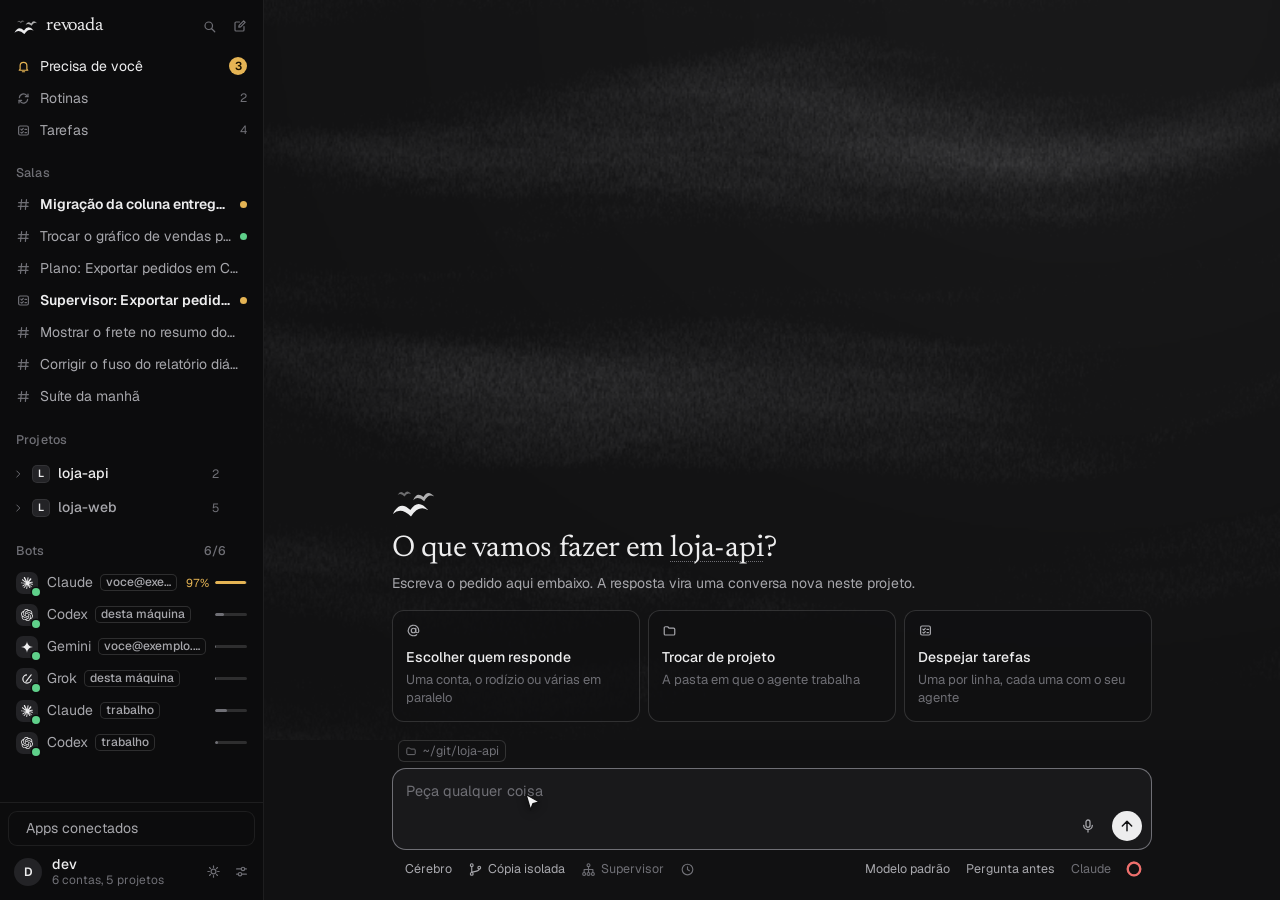
==== commit 902f250b: "Apps em duas abas, um botão só de nova sala e dica colada ao botão" ====
--- a/site/demo/index.html
+++ b/site/demo/index.html
@@ -197,7 +197,15 @@
   #planDlg { width: min(720px, 92vw); max-height: 86vh; padding: 0; display: none; flex-direction: column; } #planDlg[open] { display: flex; }
   #planBody { padding: 18px 22px 22px; overflow-y: auto; }
   #phoneDlg { width: min(560px, 92vw); } #phoneBody { display: grid; gap: 6px; padding-top: 12px; }
-  #appsDlg { width: min(760px, 94vw); max-height: 86vh; overflow-y: auto; } #appsBody { padding-top: 14px; }
+  #appsDlg { width: min(760px, 94vw); height: min(720px, 86vh); max-height: 86vh; overflow-y: auto; } #appsBody { padding-top: 6px; }
+  .apps-p[hidden] { display: none; }
+  .apps-abas { display: flex; gap: 22px; border-bottom: 1px solid var(--fio); margin-bottom: 16px; position: sticky; top: 0; background: var(--fundo); z-index: 1; }
+  .apps-abas button { padding: 10px 0 11px; color: var(--tinta3); font-size: 14px; display: inline-flex; align-items: center; gap: 7px; box-shadow: inset 0 -1.5px 0 transparent; transition: color .12s ease; }
+  .apps-abas button:hover { color: var(--tinta); } .apps-abas button[aria-selected="true"] { color: var(--tinta); box-shadow: inset 0 -1.5px 0 var(--tinta); }
+  .apps-abas .num { font-size: 12px; color: var(--tinta3); font-variant-numeric: tabular-nums; }
+  /* conectados em duas colunas: vinte e tantos apps cabem numa tela sem rolar */
+  .apps-l { display: grid; grid-template-columns: repeat(2, minmax(0, 1fr)); gap: 0 28px; }
+  @media (max-width: 700px) { .apps-l { grid-template-columns: minmax(0, 1fr); } }
   .apps-g { display: grid; grid-template-columns: repeat(auto-fill, minmax(240px, 1fr)); gap: 8px; }
   .app-c { display: flex; align-items: center; gap: 11px; padding: 10px 12px; border-radius: 12px; box-shadow: inset 0 0 0 1px var(--fio2); min-width: 0; }
   .selo.de-app svg { width: 58%; height: 58%; fill: currentColor; display: block; }
@@ -238,6 +246,7 @@
   .seg { display: inline-flex; background: var(--sup); border-radius: 10px; padding: 3px; }
   .seg button { padding: 5px 13px; border-radius: 8px; color: var(--tinta2); font-size: 13px; }
   .seg button.on { background: var(--sup2); color: var(--tinta); font-weight: 500; box-shadow: inset 0 0 0 1px var(--fio2); }
+  #dica { position: fixed; z-index: 30; pointer-events: none; background: var(--sup2); color: var(--tinta); box-shadow: 0 0 0 1px var(--fio2), 0 6px 18px rgba(0, 0, 0, .35); padding: 5px 9px; border-radius: 7px; font-size: 12.5px; line-height: 1.4; max-width: 280px; white-space: pre-line; }
   #toast { position: fixed; bottom: 22px; left: 50%; transform: translateX(-50%); background: var(--botao); color: var(--sobre-botao); padding: 10px 18px; border-radius: 999px; display: none; font-size: 13.5px; z-index: 9; max-width: 80vw; }
 
   /* palco */
@@ -640,7 +649,7 @@
 <aside>
   <div class="lat-topo"><div class="marca"><span data-logo></span>revoada</div>
     <button class="ic-b" id="findBtn" data-ic="busca" title="Buscar conversas (⌘K)" aria-label="Buscar conversas"></button>
-    <button class="ic-b" data-go="home" data-ic="nova" title="Novo chat (⌘N)" aria-label="Novo chat"></button></div>
+    <button class="ic-b" data-go="home" data-ic="nova" title="Nova sala (⌘N)" aria-label="Nova sala"></button></div>
   <label class="find" data-ic="busca"><input id="tq" placeholder="Buscar conversas" autocomplete="off" spellcheck="false" aria-label="Buscar conversas"><kbd>esc</kbd></label>
   <div class="rolagem">
     <div class="nav">
@@ -829,6 +838,7 @@
 <dialog id="phoneDlg"><header><div><h2>Acompanhar pelo celular</h2><small>Uma página leve, em outro aparelho, com o que os agentes estão fazendo.</small></div><button class="ic-b" id="phoneClose" data-ic="x" aria-label="Fechar" title="Fechar"></button></header><div id="phoneBody"></div></dialog>
 <dialog id="appsDlg"><header><div><h2>Apps conectados</h2><small>Skills e servidores MCP da conta padrão de cada provedor, e o que as outras contas recebem.</small></div><button class="ic-b" id="appsClose" data-ic="x" aria-label="Fechar" title="Fechar"></button></header><div id="appsBody"></div></dialog>
 <div id="toast" role="status"></div>
+<div id="dica" role="tooltip" hidden></div>
 
 <script>
 const $ = (id) => document.getElementById(id);
@@ -1141,8 +1151,8 @@
     const side = sideThreads(all);
     // Salas: as conversas, da mais recente para a mais antiga
     const SHOWN = 8, wide = expanded.has("salas");
-    html = `<div class="grupo">Salas<button data-go-home title="Novo chat" aria-label="Novo chat">${ic("mais")}</button></div>`
-      + (side.length ? (wide ? side : side.slice(0, SHOWN)).map((t) => threadRow(t, "")).join("") : `<button class="item more" data-go-home>Nenhuma conversa ainda</button>`)
+    html = `<div class="grupo">Salas</div>` // quem começa uma sala é o botão do topo (⌘N); um segundo + aqui fazia a mesma coisa com outro nome
+      + (side.length ? (wide ? side : side.slice(0, SHOWN)).map((t) => threadRow(t, "")).join("") : `<button class="item more" data-go-home>Nenhuma sala ainda. Comece uma.</button>`)
       + (side.length > SHOWN ? `<button class="item more" data-more="salas">${wide ? "Mostrar menos" : "Mostrar mais"}</button>` : "");
     const shelved = archivedThreads(all), showShelved = expanded.has("arquivadas");
     if (shelved.length) html += `<button class="item more" data-more="arquivadas">${showShelved ? "Esconder arquivadas" : `Arquivadas ${shelved.length}`}</button>` + (showShelved ? shelved.map((t) => threadRow(t, "")).join("") : "");
@@ -1161,7 +1171,7 @@
       const real = dir !== LOOSE && !dir.startsWith(COPIES);
       const open = openDirs.has(dir), more = expanded.has(dir), shown = more ? list : list.slice(0, 5), name = dir === LOOSE ? "Avulsas" : dir.startsWith(COPIES) ? dir.slice(COPIES.length) : base(dir);
       html += `<div class="org-cab ${dir === here ? "on" : ""}"><button data-dir="${esc(dir)}" aria-expanded="${open}" title="${esc(real ? dir : name)}${dir === cwd() ? "\nPasta de trabalho do campo de pedido" : ""}"><span class="chev">${ic("seta")}</span><span class="sigla">${esc(name[0] || "/")}</span><span class="t">${esc(name)}</span>${open || !list.length ? "" : `<span class="qtd num">${list.length}</span>`}</button>
-          ${real ? `<button class="mais" data-newin="${esc(dir)}" title="Novo chat em ${esc(name)}" aria-label="Novo chat em ${esc(name)}">${ic("mais")}</button>` : ""}</div>`
+          ${real ? `<button class="mais" data-newin="${esc(dir)}" title="Nova sala em ${esc(name)}" aria-label="Nova sala em ${esc(name)}">${ic("mais")}</button>` : ""}</div>`
         + (open ? (shown.map((t) => threadRow(t, "thread")).join("") || `<button class="item thread more" data-newin="${esc(dir)}">Nenhuma conversa aqui ainda</button>`)
           + (list.length > 5 ? `<button class="item thread more" data-more="${esc(dir)}">${more ? "Mostrar menos" : "Mostrar mais"}</button>` : "") : "");
     }
@@ -1365,19 +1375,22 @@
     + (!achados ? `<div class="calm">Buscando no registro.</div>` : achados.erro ? `<div class="calm">${esc(achados.erro)}</div>`
       : (achados.achados.length ? `<div class="apps-g">${achados.achados.map((a) => `<div class="app-c">${appSelo(a.name)}<span><b title="${esc(a.registro)}">${esc(a.nome)}</b><span title="${esc(a.o_que)}">${esc(a.onde)}${a.o_que ? ` · ${esc(a.o_que)}` : ""}</span></span>${mcp.includes(a.name) ? `<i class="tag mute">instalado</i>` : botao(`data-app-reg="${esc(a.registro)}"`, a.registro, "Instalar")}</div>`).join("")}</div>` : `<div class="calm">Nada instalável com esse nome no registro.</div>`)
         + (achados.fora ? `<small class="app-aviso">${plural(achados.fora, "resultado pede", "resultados pedem")} chave ou configuração própria e ${achados.fora === 1 ? "ficou" : "ficaram"} de fora. Dá para instalar por Outro endereço.</small>` : ""));
-  const adicionar = !t.catalogo ? "" : `<span class="label" style="padding:18px 0 8px">Adicionar app</span>`
+  const adicionar = !t.catalogo ? "" : ``
     + (clis.length ? `<div class="app-busca">${ic("busca")}<input type="text" id="appBusca" placeholder="Buscar app pelo nome" aria-label="Buscar app" autocomplete="off" spellcheck="false"></div>
       <div class="apps-areas"><button class="chip ${appsArea ? "" : "on"}" data-app-area="">Todos</button>${(t.areas || []).map(([id, nome]) => `<button class="chip ${appsArea === id ? "on" : ""}" data-app-area="${id}">${esc(nome)}</button>`).join("")}</div>` : `<div class="calm">Instale o Claude Code ou o Codex para adicionar apps por aqui.</div>`)
     + (clis.length ? (faltam.length ? `<div class="apps-g">${faltam.map(cartao).join("")}</div>` : `<div class="calm">${q ? "Nenhum app do catálogo com esse nome." : "Tudo desta lista já está instalado."}</div>`) + doRegistro : "")
     + (clis.length ? `<div class="app-outro"><span class="label">Outro endereço</span><div class="e-linha"><input type="text" id="appNome" placeholder="nome-do-app" aria-label="Nome do app" autocomplete="off" spellcheck="false"><input type="text" id="appEndereco" placeholder="Endereço https do servidor MCP, ou o comando que o inicia" aria-label="Endereço ou comando" autocomplete="off" spellcheck="false">${botao("data-app-outro", "outro", "Instalar")}</div>
       ${clis.length > 1 ? `<div class="apps-em"><span>Instalar em</span>${clis.map((p) => `<button class="chip ${appsEm.has(p) ? "on" : ""}" data-app-em="${p}" aria-pressed="${appsEm.has(p)}">${appsEm.has(p) ? ic("certo") : ""}${CLI_NOME[p]}</button>`).join("")}</div>` : ""}
       <small>O app entra na conta padrão, pelo comando oficial de cada agente. Servidor com login próprio abre o navegador para você entrar. Nas outras contas ele vai junto quando a chave abaixo está ligada, e cada conta pede o próprio login na primeira conversa.</small></div>` : "");
-  $("appsBody").innerHTML = `<span class="label" style="padding-bottom:8px">Servidores MCP</span>`
-    + (mcp.length ? `<div class="apps-l">${mcp.map(linha).join("")}</div>` : `<div class="calm">Nenhum servidor MCP configurado na conta padrão.</div>`)
-    + adicionar
+  // duas abas: o que já está conectado e o que dá para adicionar. Com muitos apps, uma lista só empurrava o "Adicionar" para o fim da rolagem
+  const aba = adicionar && appsAba === "adicionar" ? "adicionar" : "conectados";
+  const abas = adicionar ? `<div class="apps-abas" role="tablist"><button role="tab" aria-selected="${aba === "conectados"}" data-apps-aba="conectados">Conectados<span class="num">${mcp.length}</span></button><button role="tab" aria-selected="${aba === "adicionar"}" data-apps-aba="adicionar">Adicionar</button></div>` : "";
+  // as duas abas ficam na página e só uma aparece: o que foi digitado na outra não se perde
+  $("appsBody").innerHTML = abas + (adicionar ? `<div class="apps-p" ${aba === "adicionar" ? "" : "hidden"}>${adicionar}</div>` : "") + (`<div class="apps-p" ${aba === "conectados" ? "" : "hidden"}><span class="label" style="padding-bottom:8px">Servidores MCP</span>`
+    + (mcp.length ? `<div class="apps-l">${mcp.map(linha).join("")}</div>` : `<div class="calm">Nenhum servidor MCP configurado na conta da máquina.${adicionar ? ` <button class="link" data-apps-aba="adicionar">Adicionar um app</button>` : ""}</div>`)
     + `<span class="label" style="padding:18px 0 8px">Skills</span><div class="calm">${Object.entries(t.skills).filter(([, n]) => n).map(([p, n]) => `${esc(prov(p)?.name || p)}: ${n}`).join(" · ") || "Nenhuma skill instalada na conta padrão."}</div>`
-    + `<div class="toggle"><button class="switch ${t.on ? "on" : ""}" data-tools="${t.on ? 0 : 1}"><b></b>Usar nas outras contas o que está instalado na conta padrão</button></div>`
-    + `<div class="end"><span></span><span><button class="btn line" data-apps-acc>Ver em Contas</button></span></div>`;
+    + `<div class="toggle"><button class="switch ${t.on ? "on" : ""}" data-tools="${t.on ? 0 : 1}"><b></b>Usar nas outras contas o que está instalado na conta da máquina</button></div>`
+    + `<div class="end"><span></span><span><button class="btn line" data-apps-acc>Ver em Contas</button></span></div></div>`);
   for (const [id, valor, foco] of digitado) if ($(id)) { $(id).value = id === "appBusca" ? appsBusca : valor; if (foco) $(id).focus(); }
 }
 // a busca filtra o catálogo na hora e, um instante depois de parar de digitar, consulta o registro público
@@ -1410,6 +1423,7 @@
   appsOcupado = "";
   if (!r) return paintApps(toolsInfo);
   const ok = Object.keys(r.results).filter((p) => r.results[p].ok), ruim = Object.values(r.results).filter((x) => !x.ok).map((x) => x.erro);
+  if (ok.length) appsAba = "conectados"; // instalou: mostra o app na lista, com o botão de entrar quando precisa
   toast([`${nome || r.name} instalado ${noCli(ok)}.`, ok.some((p) => r.results[p].login) ? "O navegador abriu para o login." : "", ...ruim].filter(Boolean).join(" "));
   if (marca === "outro") for (const id of ["appNome", "appEndereco"]) $(id).value = "";
   if (marca === appsChave) { appsChave = ""; if ($("appChave")) $("appChave").value = ""; }
@@ -1425,7 +1439,10 @@
 };
 // com acento em composição (til, agudo) a repintura trocaria o campo no meio da letra: espera a letra fechar
 $("appsBody").oninput = $("appsBody").oncompositionend = (e) => { if (e.target.id !== "appBusca" || e.isComposing) return; appsBusca = e.target.value; paintApps(toolsInfo); appsProcura(); };
+let appsAba = "conectados"; // aba aberta na janela de apps
 $("appsBody").onclick = async (e) => {
+  const troca = e.target.closest("[data-apps-aba]");
+  if (troca) { appsAba = troca.dataset.appsAba; paintApps(toolsInfo); if (appsAba === "adicionar") $("appBusca")?.focus(); return; }
   const b = e.target.closest("button"); if (!b) return;
   const d = b.dataset;
   if ("appsAcc" in d) { $("appsDlg").close(); return go({ type: "accounts", tools: true }); }
@@ -1868,6 +1885,29 @@
   const b = open.querySelector(`:scope > .opt[data-key="${e.key}"]`); if (!b) return;
   e.preventDefault(); b.click();
 });
+
+// ---------- dicas ----------
+// A dica nativa (atributo title) aparece longe do botão dentro do app de Mac. Esta guarda o texto, tira o title e mostra a
+// dica colada ao elemento, depois de uma pausa. O nome acessível continua no aria-label de cada botão.
+(() => {
+  const el = $("dica"); let espera = 0, dono = null;
+  const some = () => { clearTimeout(espera); el.hidden = true; dono = null; };
+  const mostra = (alvo) => {
+    const texto = alvo.dataset.dica; if (!texto || !alvo.isConnected) return;
+    el.textContent = texto; el.hidden = false;
+    const r = alvo.getBoundingClientRect(), d = el.getBoundingClientRect(), embaixo = r.bottom + 8 + d.height < innerHeight;
+    el.style.left = Math.round(Math.max(8, Math.min(innerWidth - d.width - 8, r.left + r.width / 2 - d.width / 2))) + "px";
+    el.style.top = Math.round(embaixo ? r.bottom + 8 : r.top - d.height - 8) + "px";
+  };
+  document.addEventListener("mouseover", (e) => {
+    const alvo = e.target.closest?.("[title], [data-dica]"); if (alvo === dono) return;
+    some(); if (!alvo) return;
+    if (alvo.hasAttribute("title")) { const t = alvo.getAttribute("title"); alvo.removeAttribute("title"); if (t) { alvo.dataset.dica = t; if (!alvo.hasAttribute("aria-label") && !alvo.textContent.trim()) alvo.setAttribute("aria-label", t); } }
+    dono = alvo; espera = setTimeout(() => mostra(alvo), 450);
+  });
+  for (const ev of ["mousedown", "keydown", "scroll", "blur"]) addEventListener(ev, some, true);
+  document.addEventListener("mouseleave", some);
+})();
 
 // ---------- voz ----------
 // Com a voz ligada, cada resposta que termina é lida em voz alta; na sala cada agente tem a sua voz e diz o nome antes.
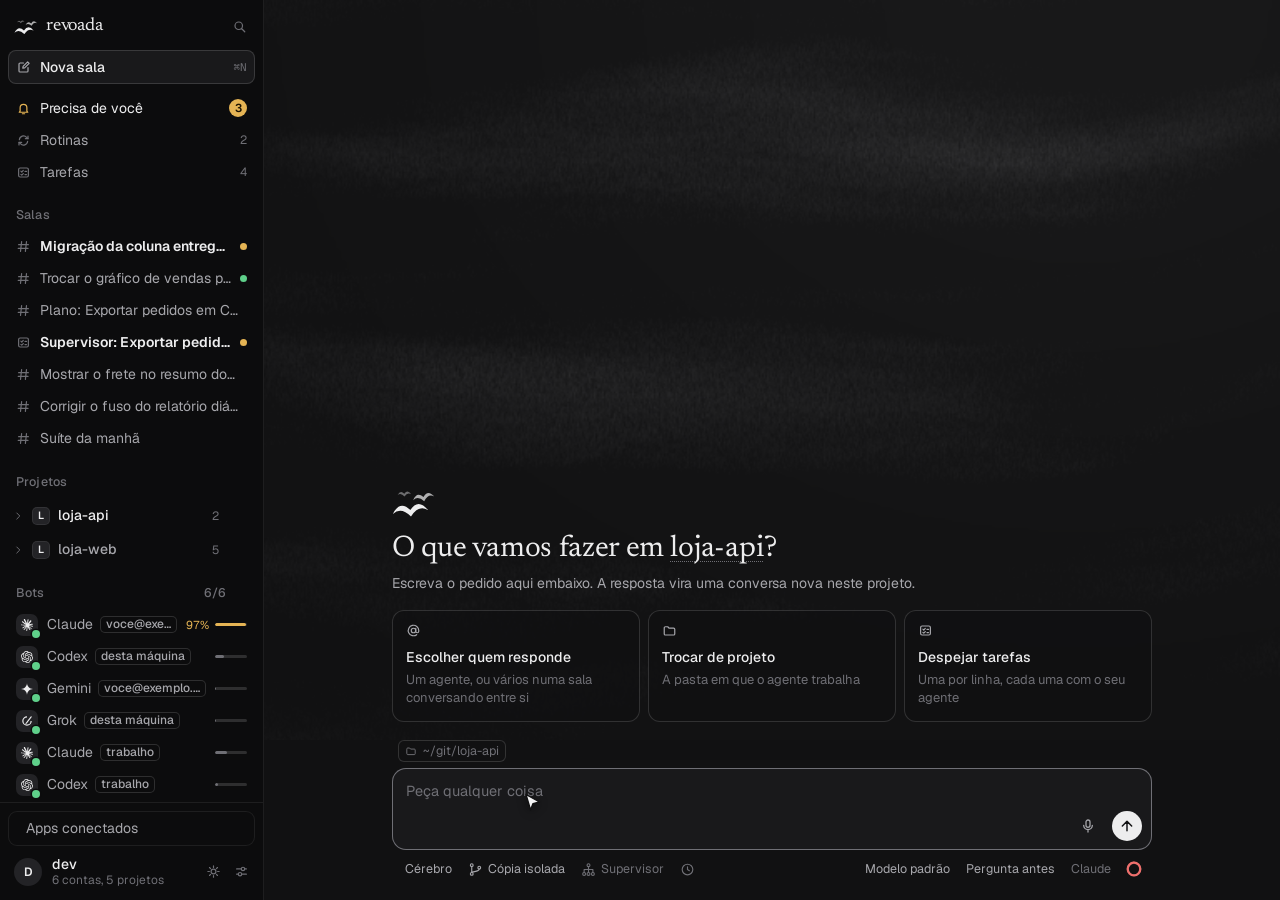
==== commit 0a302034: "Nova sala vira a primeira linha da lateral, por extenso" ====
--- a/site/demo/index.html
+++ b/site/demo/index.html
@@ -104,6 +104,9 @@
   .find:focus-within { box-shadow: inset 0 0 0 1px var(--fio2); color: var(--tinta); }
   .find input { flex: 1; min-width: 0; border: 0; background: none; padding: 0; outline: none; font-size: 14px; }
   kbd { font: 11px var(--mono); color: var(--tinta3); }
+  /* começar uma sala é a primeira linha da lateral, por extenso: antes era só um ícone no canto */
+  .item.nova-sala { color: var(--tinta); font-weight: 500; box-shadow: inset 0 0 0 1px var(--fio2); margin-bottom: 8px; min-height: 34px; }
+  .item.nova-sala:hover { background: var(--sup); } .item.nova-sala.on { background: var(--sup); }
   .rolagem { flex: 1; min-height: 0; overflow-y: auto; overflow-x: hidden; padding: 2px 8px 14px; }
   .item { display: flex; align-items: center; gap: 9px; width: 100%; min-height: 32px; padding: 5px 8px; border-radius: 8px; color: var(--tinta2); min-width: 0; font-size: 14px; transition: background .1s ease; }
   .item:hover { background: var(--sup); color: var(--tinta); }
@@ -648,11 +651,11 @@
 <body>
 <aside>
   <div class="lat-topo"><div class="marca"><span data-logo></span>revoada</div>
-    <button class="ic-b" id="findBtn" data-ic="busca" title="Buscar conversas (⌘K)" aria-label="Buscar conversas"></button>
-    <button class="ic-b" data-go="home" data-ic="nova" title="Nova sala (⌘N)" aria-label="Nova sala"></button></div>
+    <button class="ic-b" id="findBtn" data-ic="busca" title="Buscar conversas (⌘K)" aria-label="Buscar conversas"></button></div>
   <label class="find" data-ic="busca"><input id="tq" placeholder="Buscar conversas" autocomplete="off" spellcheck="false" aria-label="Buscar conversas"><kbd>esc</kbd></label>
   <div class="rolagem">
     <div class="nav">
+      <button class="item nova-sala" data-go="home" data-ic="nova"><span class="t">Nova sala</span><span class="cauda"><kbd>⌘N</kbd></span></button>
       <button class="item atencao" data-go="need" data-ic="sino"><span class="t">Precisa de você</span><span class="cauda"><span class="conta-n num" id="needCount" hidden></span></span></button>
       <button class="item" data-go="sched" data-ic="ciclo"><span class="t">Rotinas</span><span class="cauda"><span class="num" id="schedCount"></span></span></button>
       <button class="item" data-go="board" data-ic="tarefas"><span class="t">Tarefas</span><span class="cauda"><span class="num" id="boardCount"></span></span></button>
@@ -684,7 +687,7 @@
       <h1>O que vamos fazer em <button id="heroDir"></button>?</h1>
       <p id="heroSub"></p>
       <div class="cartoes" id="heroCards">
-        <button data-hero="target" data-ic="arroba"><b>Escolher quem responde</b><span>Uma conta, o rodízio ou várias em paralelo</span></button>
+        <button data-hero="target" data-ic="arroba"><b>Escolher quem responde</b><span>Um agente, ou vários numa sala conversando entre si</span></button>
         <button data-hero="dir" data-ic="pasta"><b>Trocar de projeto</b><span>A pasta em que o agente trabalha</span></button>
         <button data-hero="board" data-ic="tarefas"><b>Despejar tarefas</b><span>Uma por linha, cada uma com o seu agente</span></button>
       </div>
@@ -1152,7 +1155,7 @@
     // Salas: as conversas, da mais recente para a mais antiga
     const SHOWN = 8, wide = expanded.has("salas");
     html = `<div class="grupo">Salas</div>` // quem começa uma sala é o botão do topo (⌘N); um segundo + aqui fazia a mesma coisa com outro nome
-      + (side.length ? (wide ? side : side.slice(0, SHOWN)).map((t) => threadRow(t, "")).join("") : `<button class="item more" data-go-home>Nenhuma sala ainda. Comece uma.</button>`)
+      + (side.length ? (wide ? side : side.slice(0, SHOWN)).map((t) => threadRow(t, "")).join("") : `<button class="item more" data-go-home>Nenhuma sala ainda. Comece em Nova sala.</button>`)
       + (side.length > SHOWN ? `<button class="item more" data-more="salas">${wide ? "Mostrar menos" : "Mostrar mais"}</button>` : "");
     const shelved = archivedThreads(all), showShelved = expanded.has("arquivadas");
     if (shelved.length) html += `<button class="item more" data-more="arquivadas">${showShelved ? "Esconder arquivadas" : `Arquivadas ${shelved.length}`}</button>` + (showShelved ? shelved.map((t) => threadRow(t, "")).join("") : "");
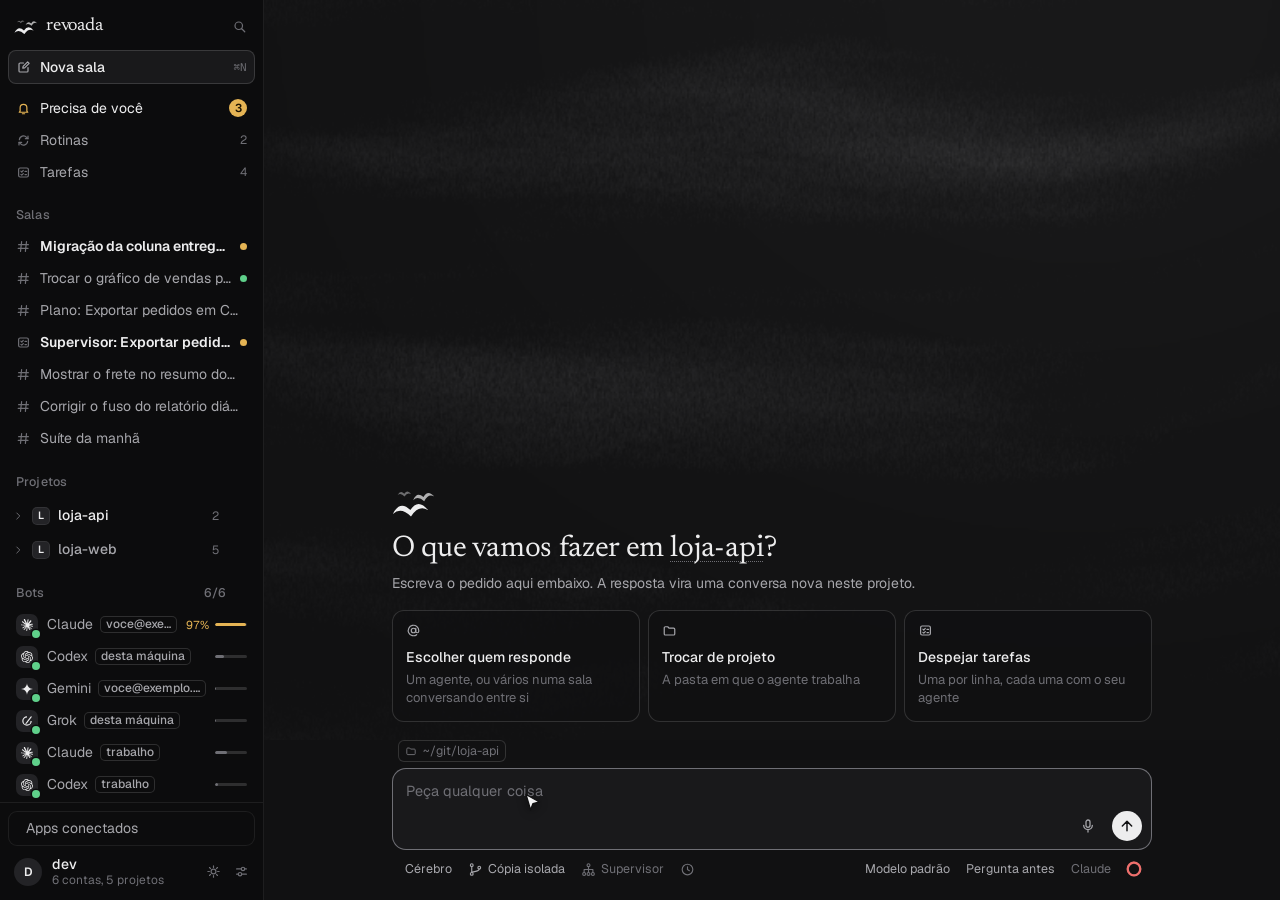
==== commit 9bf27dbf: "Cota de uso: janelas com o nome que o Claude usa, leituras somadas em vez de apagadas e a idade de c" ====
--- a/site/demo/index.html
+++ b/site/demo/index.html
@@ -1837,7 +1837,10 @@
 $("popModel").addEventListener("keydown", (e) => { if (e.target.id === "modelFree" && e.key === "Enter") { e.target.blur(); closePops(); $("prompt").focus(); } });
 
 // ---------- uso: janela de contexto e limites da conta ----------
-const WINDOW_NAME = { five_hour: "Limite de sessão", seven_day: "Semanal · todos os modelos" };
+// Nomes como o Claude mostra. seven_day_overage_included é o que o Claude Code chama de limite do Fable (o modelo que tem cota semanal própria).
+const WINDOW_NAME = { five_hour: "Limite de 5 horas", seven_day: "Semanal · todos os modelos", seven_day_overage_included: "Semanal · Fable", seven_day_opus: "Semanal · Opus", seven_day_sonnet: "Semanal · Sonnet" };
+// de quando é a leitura: o número vem da última resposta da conta, não é consultado ao vivo
+const lidoHa = (at) => { if (!at) return ""; const m = Math.max(0, Math.round((Date.now() - at) / 60000)); return m < 2 ? "lido agora" : m < 60 ? `lido há ${m} min` : m < 1440 ? `lido há ${Math.round(m / 60)} h` : `lido há ${Math.round(m / 1440)} d`; };
 const windowName = (k) => WINDOW_NAME[k] || (k.startsWith("seven_day_") ? `Semanal · ${k.slice(10).replace(/_/g, " ").replace(/^./, (c) => c.toUpperCase())}` : k.replace(/_/g, " "));
 const resets = (t) => { const ms = t - Date.now(); if (ms <= 0) return ""; const min = Math.round(ms / 60000); return min < 1440 ? `Reinicia em ${min >= 60 ? `${Math.floor(min / 60)} h ` : ""}${min % 60} min` : `Reinicia ${new Date(t).toLocaleString("pt-BR", { weekday: "short", hour: "2-digit", minute: "2-digit" })}`; };
 // a conta cujo uso interessa agora: a que está respondendo a conversa, ou as que podem responder o próximo pedido
@@ -1866,7 +1869,8 @@
     : `<small>O tamanho da conversa na janela de contexto aparece depois da primeira resposta. Hoje só o Claude informa.</small><hr>`;
   const accHtml = accs.length ? accs.map((a) => `<span class="label">Limites de uso · ${esc(accName(a))}${a.status.detail ? ` · ${esc(a.status.detail.split(" · ")[0])}` : ""}</span>`
     + (a.limit ? row("No limite", `volta ${hm(a.limit.until)}`, 100, "hit") : "")
-    + ((a.usage || []).length ? a.usage.map((u) => row(windowName(u.key), `${resets(u.resetsAt)}  ${u.pct}%`.trim(), u.pct)).join("") : a.limit ? "" : `<small>Esta conta ainda não informou consumo. Aparece depois da primeira resposta dela.</small>`)).join("")
+    + ((a.usage || []).length ? a.usage.map((u) => row(windowName(u.key), `${resets(u.resetsAt)}  ${u.pct}%`.trim(), u.pct)).join("")
+      + `<small>${[...new Set(a.usage.map((u) => lidoHa(u.at)).filter(Boolean))].join(" e ") || "Leitura"} da última resposta desta conta. O ${esc(prov(a.provider)?.name || "provedor")} só informa parte das janelas a cada resposta; a que não aparece ainda não foi informada.</small>` : a.limit ? "" : `<small>Esta conta ainda não informou consumo. Aparece depois da primeira resposta dela.</small>`)).join("")
     : `<small>Nenhuma conta pronta para este pedido.</small>`;
   $("popUsage").innerHTML = ctxHtml + accHtml;
 }
@@ -2540,10 +2544,10 @@
 // ---------- contas ----------
 const WINDOW = { five_hour: "5 horas", seven_day: "7 dias" };
 // janela que o provedor manda com nome próprio (seven_day_opus, seven_day_overage_included): nome curto que cabe na coluna
-const WINDOW_EXTRA = { overage_included: "extra" };
+const WINDOW_EXTRA = { overage_included: "Fable", opus: "Opus", sonnet: "Sonnet" };
 const janelaCurta = (k) => WINDOW[k] || (k.startsWith("seven_day_") ? `7 dias · ${WINDOW_EXTRA[k.slice(10)] || k.slice(10).replace(/_/g, " ")}` : k.startsWith("five_hour_") ? `5 horas · ${k.slice(10).replace(/_/g, " ")}` : k.replace(/_/g, " "));
 const useNote = (a) => (a.usage?.length ? a.usage.map((u) => `${{ five_hour: "5h", seven_day: "7d" }[u.key] || u.key} ${u.pct}%`).join(" · ") : "");
-const usoBarras = (a) => `<div class="uso">${a.usage.map((u) => `<div class="l ${u.pct >= 85 ? "alto" : ""}"><span title="${esc(windowName(u.key))}">${esc(janelaCurta(u.key))}</span><span class="trilha"><i style="width:${Math.min(100, u.pct)}%"></i></span><span class="num" title="renova ${new Date(u.resetsAt).toLocaleString("pt-BR", { weekday: "short", hour: "2-digit", minute: "2-digit" })}">${u.pct}% · renova ${new Date(u.resetsAt).toLocaleString("pt-BR", Date.now() + 86400000 > u.resetsAt ? { hour: "2-digit", minute: "2-digit" } : { weekday: "long" })}</span></div>`).join("")}</div>`;
+const usoBarras = (a) => `<div class="uso">${a.usage.map((u) => `<div class="l ${u.pct >= 85 ? "alto" : ""}"><span title="${esc(windowName(u.key))}">${esc(janelaCurta(u.key))}</span><span class="trilha"><i style="width:${Math.min(100, u.pct)}%"></i></span><span class="num" title="renova ${new Date(u.resetsAt).toLocaleString("pt-BR", { weekday: "short", hour: "2-digit", minute: "2-digit" })}${lidoHa(u.at) ? " · " + lidoHa(u.at) : ""}">${u.pct}% · renova ${new Date(u.resetsAt).toLocaleString("pt-BR", Date.now() + 86400000 > u.resetsAt ? { hour: "2-digit", minute: "2-digit" } : { weekday: "long" })}</span></div>`).join("")}</div>`;
 // segunda linha da conta: o plano, e na conta da máquina o aviso de que é o login que já estava lá (o e-mail já é o título)
 const detalheDaConta = (a) => { const d = a.status.detail || "Pronta"; if (!ehDaMaquina(a)) return d; const plano = d.replace(/\s*·?\s*[\w.+-]+@[\w-]+(\.[\w-]+)+/, "").trim(); return [plano && !/^(pronta|logado)$/i.test(plano) ? plano : "", "login desta máquina"].filter(Boolean).join(" · "); };
 // o motivo do limite vem cru do CLI (às vezes um pedaço de JSON): vira uma frase, ou some se não der para dizer nada
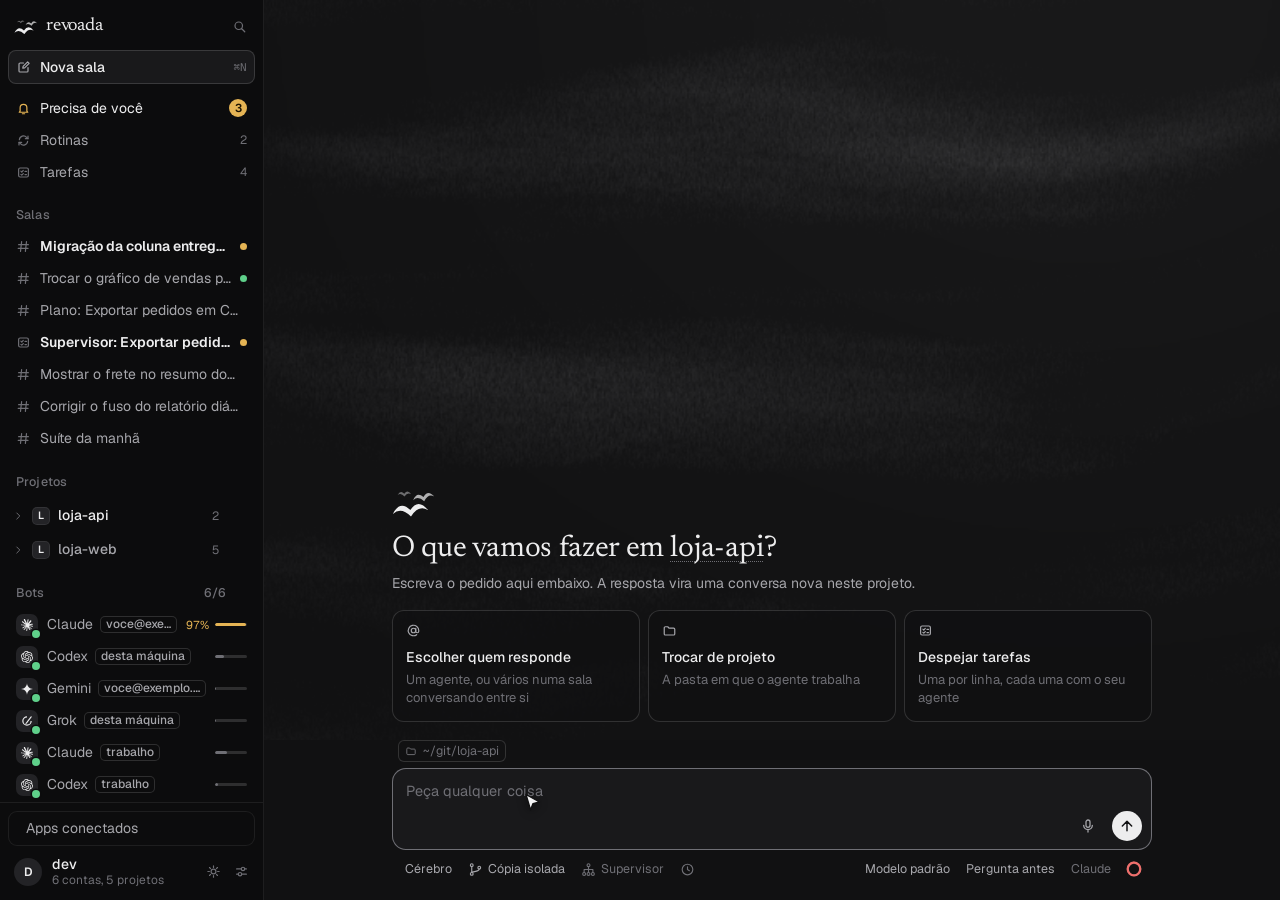
==== commit 2053db6f: "Texto colado chega ao agente como texto, com as linhas, e o cartão abre o texto inteiro" ====
--- a/site/demo/index.html
+++ b/site/demo/index.html
@@ -403,7 +403,14 @@
   #atts .att:not(.foto) { padding: 0 14px 0 10px; gap: 10px; }
   #atts .att .doc { width: 40px; height: 40px; border-radius: 9px; text-transform: uppercase; font-weight: 600; letter-spacing: .02em; }
   #atts .att.texto { width: 148px; padding: 8px 10px; flex-direction: column; align-items: stretch; gap: 4px; }
-  #atts .att.texto .trecho { flex: 1; min-height: 0; font-size: 9.5px; line-height: 1.35; color: var(--tinta3); white-space: normal; overflow: hidden; display: -webkit-box; -webkit-line-clamp: 3; -webkit-box-orient: vertical; }
+  #atts .att.texto .trecho { flex: 1; min-height: 0; font-size: 9.5px; line-height: 1.35; color: var(--tinta3); white-space: pre-line; overflow: hidden; }
+  .att.texto { cursor: pointer; } .att.texto:hover { background: var(--sup2); }
+  /* na mensagem enviada o texto colado continua um cartão que abre, com as primeiras linhas como foram coladas */
+  .m.user .att.texto { width: 220px; height: 84px; padding: 9px 11px; flex-direction: column; align-items: stretch; gap: 5px; border-radius: 12px; max-width: none; }
+  .m.user .att.texto .trecho { display: block; flex: 1; min-height: 0; overflow: hidden; white-space: pre-line; font-size: 11px; line-height: 1.4; color: var(--tinta3); }
+  .m.user .att.texto > span:not(.trecho) { flex: none; font-size: 11px; font-weight: 500; letter-spacing: .04em; text-transform: uppercase; color: var(--tinta2); }
+  #textoDlg { width: min(820px, 94vw); max-height: 86vh; display: none; flex-direction: column; } #textoDlg[open] { display: flex; }
+  #textoCorpo { margin: 16px 0 0; padding: 16px 18px; background: var(--sup); border-radius: 12px; box-shadow: inset 0 0 0 1px var(--fio); overflow: auto; white-space: pre-wrap; overflow-wrap: anywhere; font: 13.5px/1.6 "Geist", ui-sans-serif, system-ui, sans-serif; color: var(--tinta); min-height: 120px; -webkit-user-select: text; user-select: text; tab-size: 2; }
   #atts .att.texto > span:not(.trecho) { font-size: 11px; color: var(--tinta2); font-weight: 500; text-transform: uppercase; letter-spacing: .04em; flex: none; }
   #atts .att button { position: absolute; top: -7px; right: -7px; width: 22px; height: 22px; border-radius: 50%; padding: 0; display: grid; place-items: center; background: var(--sup2); color: var(--tinta); box-shadow: 0 0 0 1px var(--fio2); font-size: 14px; line-height: 1; opacity: 0; transition: opacity .12s ease; }
   #atts .att button::before { content: ""; position: absolute; inset: -9px; }
@@ -443,7 +450,7 @@
   .bubble { font-size: 14.5px; line-height: 1.55; white-space: pre-wrap; word-break: break-word; max-width: 64ch; border-radius: 6px; }
   .bubble.editing { outline: 1.5px dashed var(--tinta2); outline-offset: 4px; }
   .m.user .atts { padding: 0 0 4px; }
-  .m.user .att .trecho { display: none; }
+  .m.user .att:not(.texto) .trecho { display: none; }
   .m.user .att img { width: 72px; height: 72px; border-radius: 9px; } .m.user .att { padding: 4px; }
   .md { line-height: 1.55; font-size: 14.5px; min-width: 0; overflow-wrap: anywhere; }
   .md > :first-child { margin-top: 0; } .md > :last-child { margin-bottom: 0; }
@@ -839,6 +846,7 @@
 <dialog id="planDlg"><header><div><h2>Plano da tarefa</h2><small id="planSub"></small></div><button class="ic-b" id="planClose" data-ic="x" aria-label="Fechar" title="Fechar"></button></header><div id="planBody"></div></dialog>
 <dialog id="diffDlg"><header><div><h2 id="diffTitle"></h2><small id="diffSub"></small></div><button class="ic-b" id="diffClose" data-ic="x" aria-label="Fechar" title="Fechar"></button></header><div id="diffBody"></div></dialog>
 <dialog id="phoneDlg"><header><div><h2>Acompanhar pelo celular</h2><small>Uma página leve, em outro aparelho, com o que os agentes estão fazendo.</small></div><button class="ic-b" id="phoneClose" data-ic="x" aria-label="Fechar" title="Fechar"></button></header><div id="phoneBody"></div></dialog>
+<dialog id="textoDlg"><header><div><h2>Texto colado</h2><small id="textoInfo"></small></div><span style="display:flex;gap:8px;align-items:center"><button class="btn line" id="textoCopia">Copiar</button><button class="ic-b" id="textoFecha" data-ic="x" aria-label="Fechar" title="Fechar"></button></span></header><pre id="textoCorpo" tabindex="0"></pre></dialog>
 <dialog id="appsDlg"><header><div><h2>Apps conectados</h2><small>Skills e servidores MCP da conta padrão de cada provedor, e o que as outras contas recebem.</small></div><button class="ic-b" id="appsClose" data-ic="x" aria-label="Fechar" title="Fechar"></button></header><div id="appsBody"></div></dialog>
 <div id="toast" role="status"></div>
 <div id="dica" role="tooltip" hidden></div>
@@ -1992,7 +2000,7 @@
 const attExt = (a) => (a.name.includes(".") ? a.name.split(".").pop() : "").slice(0, 4);
 // na mensagem enviada (i nulo) o cartão é só leitura; na caixa ganha o × e mostra o que ainda está subindo
 const attHtml = (a, i) => a.pending ? `<span class="att subindo" title="${esc(a.name)}"><span class="doc"><i class="gira"></i></span><span>${esc(a.name)}</span></span>`
-  : `<span class="att ${a.image ? "foto" : a.colado ? "texto" : ""}" title="${esc(a.name)}">${a.image ? `<img src="${attUrl(a)}" alt="${esc(a.name)}">` : a.colado ? `<span class="trecho">${esc(a.colado)}</span>` : `<span class="doc">${esc(attExt(a))}</span>`}<span>${esc(a.colado ? "Texto colado" : a.name)}</span>${i == null ? "" : `<button data-rm-att="${i}" aria-label="Remover ${esc(a.colado ? "texto colado" : a.name)}">×</button>`}</span>`;
+  : `<span class="att ${a.image ? "foto" : a.colado ? "texto" : ""}" ${a.colado ? `data-ver-texto="${esc(attUrl(a))}" role="button" tabindex="0" aria-label="Abrir o texto colado"` : `title="${esc(a.name)}"`}>${a.image ? `<img src="${attUrl(a)}" alt="${esc(a.name)}">` : a.colado ? `<span class="trecho">${esc(a.colado)}</span>` : `<span class="doc">${esc(attExt(a))}</span>`}<span>${esc(a.colado ? "Texto colado" : a.name)}</span>${i == null ? "" : `<button data-rm-att="${i}" aria-label="Remover ${esc(a.colado ? "texto colado" : a.name)}">×</button>`}</span>`;
 function paintAtts() { $("atts").innerHTML = attached.map(attHtml).join(""); paintSend(); }
 // Print copiado no Mac chega como TIFF sem compressão (dezenas de MB) e foto de celular passa fácil do limite: a imagem é
 // redesenhada em PNG, e se ainda ficar pesada, reduzida e passada para JPEG. O agente lê melhor assim e o envio não estoura.
@@ -2028,6 +2036,18 @@
     paintAtts();
   }
 }
+// o cartão de texto colado abre o texto inteiro, como foi colado, na caixa de pedido e nas mensagens já enviadas
+async function abreTexto(url) {
+  const t = await fetch(url).then((r) => (r.ok ? r.text() : null)).catch(() => null);
+  if (t == null) return toast("Não consegui abrir este texto.");
+  $("textoCorpo").textContent = t;
+  $("textoInfo").textContent = `${plural(t.split("\n").length, "linha", "linhas")}, ${t.length.toLocaleString("pt-BR")} letras. O agente recebe este texto inteiro, com as quebras de linha.`;
+  $("textoDlg").showModal(); $("textoCorpo").scrollTop = 0;
+}
+document.addEventListener("click", (e) => { if (e.target.closest("[data-rm-att]")) return; const c = e.target.closest("[data-ver-texto]"); if (c) abreTexto(c.dataset.verTexto); });
+document.addEventListener("keydown", (e) => { if ((e.key === "Enter" || e.key === " ") && e.target.matches?.("[data-ver-texto]")) { e.preventDefault(); abreTexto(e.target.dataset.verTexto); } });
+$("textoFecha").onclick = () => $("textoDlg").close();
+$("textoCopia").onclick = async () => { try { await navigator.clipboard.writeText($("textoCorpo").textContent); toast("Texto copiado."); } catch { toast("Não consegui copiar."); } };
 // a área de transferência costuma trazer a mesma imagem em vários formatos (TIFF e PNG): fica uma, de preferência a PNG
 const semRepetir = (fs) => { const imgs = fs.filter((f) => f.type.startsWith("image/")), resto = fs.filter((f) => !f.type.startsWith("image/")); return imgs.length > 1 && imgs.every((f) => !f.name || /^image\./i.test(f.name)) ? [imgs.find((f) => f.type === "image/png") || imgs[0], ...resto] : fs; };
 // texto grande colado vira anexo, como no Claude: a caixa continua curta e o agente lê o arquivo inteiro
@@ -2041,7 +2061,7 @@
   const texto = e.clipboardData?.getData("text/plain") || "";
   if (texto.length < COLA_LETRAS && texto.split("\n").length < COLA_LINHAS) return;
   e.preventDefault();
-  addFiles([new File([texto], `texto-colado-${Date.now()}.txt`, { type: "text/plain" })], { colado: texto.trim().slice(0, 240) });
+  addFiles([new File([texto], `texto-colado-${Date.now()}.txt`, { type: "text/plain" })], { colado: texto.trim().split("\n").filter((l) => l.trim()).slice(0, 6).join("\n").slice(0, 320) });
 });
 for (const ev of ["dragenter", "dragover"]) $("composer").addEventListener(ev, (e) => { if (e.dataTransfer?.types.includes("Files")) { e.preventDefault(); $("composer").classList.add("drop"); } });
 for (const ev of ["dragleave", "drop"]) $("composer").addEventListener(ev, (e) => { $("composer").classList.remove("drop"); if (ev === "drop" && e.dataTransfer?.files.length) { e.preventDefault(); addFiles([...e.dataTransfer.files]); } });
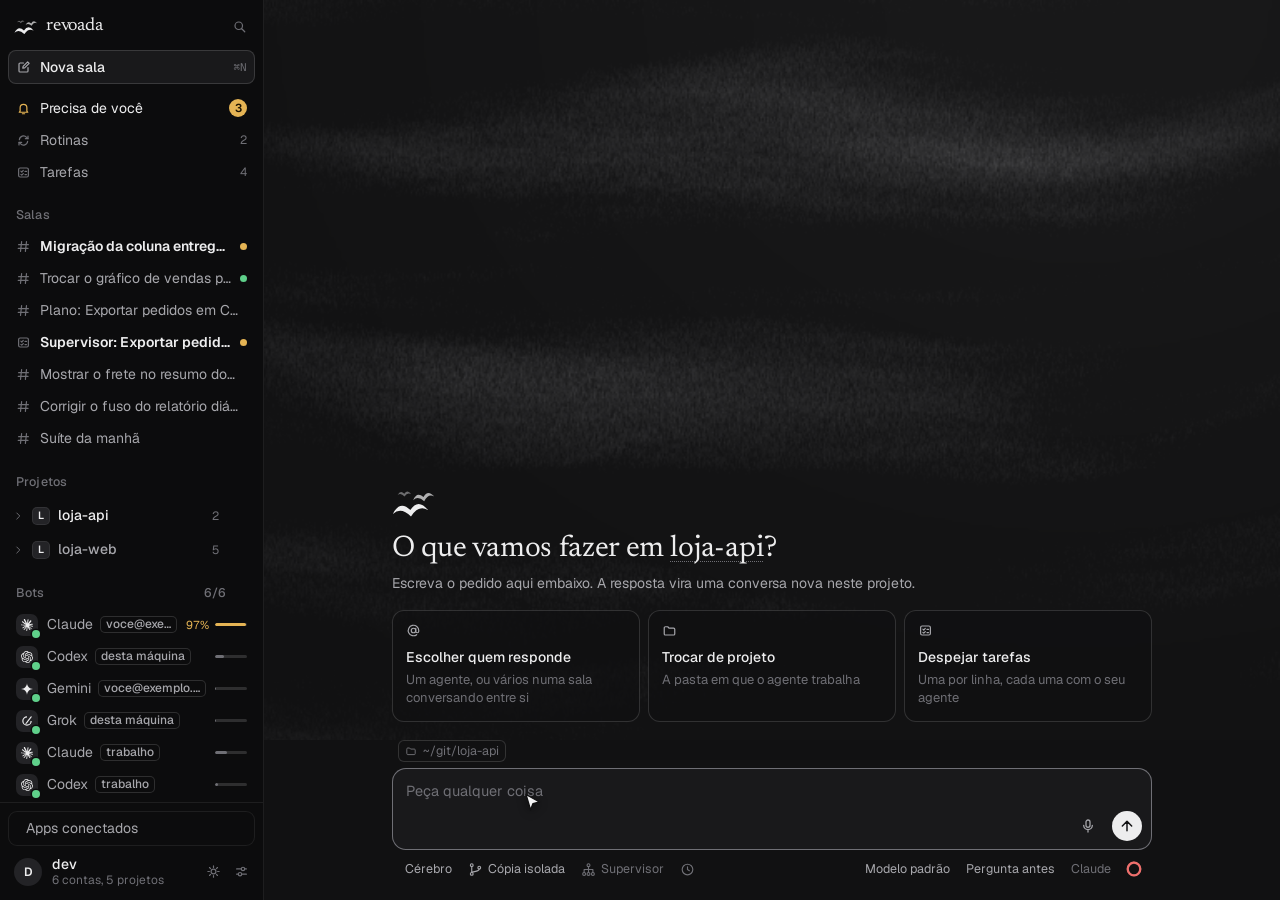
==== commit 6cc6cedf: "Anexo de até 1 GB, gravado direto no disco" ====
--- a/site/demo/index.html
+++ b/site/demo/index.html
@@ -2004,7 +2004,7 @@
 function paintAtts() { $("atts").innerHTML = attached.map(attHtml).join(""); paintSend(); }
 // Print copiado no Mac chega como TIFF sem compressão (dezenas de MB) e foto de celular passa fácil do limite: a imagem é
 // redesenhada em PNG, e se ainda ficar pesada, reduzida e passada para JPEG. O agente lê melhor assim e o envio não estoura.
-const IMG_LADO = 2576, IMG_PESO = 4_500_000, ANEXO_MAX = 25_000_000;
+const IMG_LADO = 2576, IMG_PESO = 4_500_000, ANEXO_MAX = 1_000_000_000; // arquivo fica na máquina e o agente abre pelo caminho; imagem é reduzida antes
 async function enxugaImagem(f) {
   const leve = /^image\/(png|jpe?g|gif|webp)$/.test(f.type) && f.size <= IMG_PESO;
   if (!f.type.startsWith("image/") || f.type === "image/gif" || f.type === "image/svg+xml" || leve) return f;
@@ -2027,7 +2027,7 @@
     attached.push(vaga); paintAtts();
     const tira = () => { const k = attached.indexOf(vaga); if (k >= 0) attached.splice(k, 1); return k; };
     const f = await enxugaImagem(original);
-    if (f.size > ANEXO_MAX) { tira(); paintAtts(); toast(`${f.name || "O arquivo"} tem ${Math.round(f.size / 1e6)} MB. O limite é 25 MB por anexo.`); continue; }
+    if (f.size > ANEXO_MAX) { tira(); paintAtts(); toast(`${f.name || "O arquivo"} tem ${(f.size / 1e9).toFixed(1).replace(".", ",")} GB. O limite é 1 GB por anexo.`); continue; }
     const r = await fetch("/api/attach", { method: "POST", headers: { "content-type": f.type || "application/octet-stream", "x-name": encodeURIComponent(f.name || `print-${Date.now()}.png`) }, body: f }).catch(() => null);
     const j = r ? await r.json().catch(() => ({})) : {};
     const k = tira();
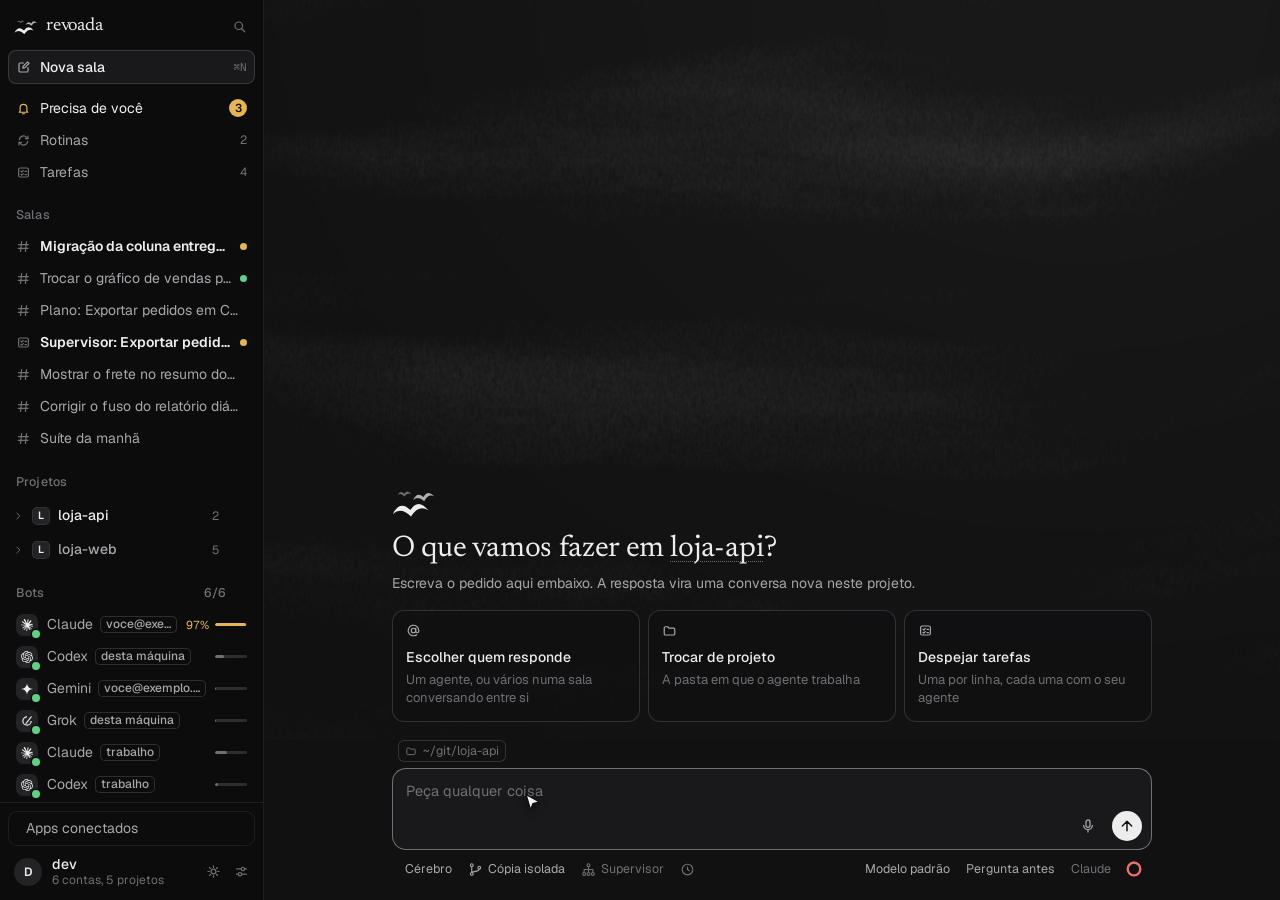
==== commit caf002ed: "Sala: o seletor põe e tira agentes, e a mensagem nova entra assim que a fala atual termina" ====
--- a/site/demo/index.html
+++ b/site/demo/index.html
@@ -1616,6 +1616,7 @@
 document.addEventListener("click", (e) => { if (!e.target.closest(".pop")) closePops(); });
 
 function targets() {
+  if (view.type === "chat" && chat?.room) return chat.room; // na sala quem responde é a sala inteira
   if (view.type === "chat") return chatTarget ? [chatTarget] : [];
   const valid = [...picked].filter((t) => t.startsWith("pool:") ? S.accounts.some((a) => a.provider === t.slice(5) && ready(a)) : acc(t) && ready(acc(t)));
   if (valid.length) return valid;
@@ -1635,7 +1636,7 @@
   $("prompt").classList.toggle("sug", !!sug);
   if (sug && !$("prompt").value) $("notes").textContent = "sugestão · Tab aceita · Enter envia";
   else if ($("notes").textContent.startsWith("sugestão")) $("notes").textContent = "";
-  $("prompt").placeholder = sug ? sug : supervisor && !inChat ? "Descreva o trabalho inteiro: o supervisor divide em tarefas" : !inChat ? "Peça qualquer coisa" : rewriting != null ? "Reescreva a mensagem. Enter manda de novo, Esc desiste" : chat?.waiting ? "Enter permite, Esc nega. Ou escreva a próxima mensagem" : busy ? "Escreva a próxima: entra quando o agente terminar" : "Responder";
+  $("prompt").placeholder = sug ? sug : supervisor && !inChat ? "Descreva o trabalho inteiro: o supervisor divide em tarefas" : !inChat ? "Peça qualquer coisa" : rewriting != null ? "Reescreva a mensagem. Enter manda de novo, Esc desiste" : chat?.waiting ? "Enter permite, Esc nega. Ou escreva a próxima mensagem" : busy ? (chat?.room ? "Escreva: a sala para e ouve assim que quem está falando terminar" : "Escreva a próxima: entra quando o agente terminar") : "Responder";
   const ts = targets();
   const pv = curProvider(), ch = curChoice();
   $("modelChip").style.display = pv && !terminal && !(inChat && chat?.room) && !(!inChat && targets().length > 1 && sala) ? "inline-flex" : "none"; // na sala cada agente fala no padrão da própria conta
@@ -1686,9 +1687,9 @@
     const opt = (v, name, note, ok) => `<button class="opt ${ts.has(v) ? "on" : ""}" data-t="${v}" ${ok ? "" : "disabled"}><span class="ck">${ts.has(v) ? ICON.check : ""}</span>${esc(name)}<small>${esc(note)}</small></button>`;
     return opt("pool:" + p.id, p.name, n ? `rodízio · começa pela mais folgada de ${n}` : "nenhuma conta pronta", n)
       + mine.map((a) => opt(a.id, accName(a), a.limit ? `no limite até ${hm(a.limit.until)}` : a.status.ok ? useNote(a) || "só esta conta" : "sem login", ready(a))).join("");
-  }).join("") + `<span class="label" style="padding-top:12px;font-weight:400;font-size:12.5px">${view.type === "chat" ? "Trocar de agente no meio da conversa leva o histórico junto, mesmo entre provedores." : "Uma conta abre uma conversa. Várias respondem em paralelo, lado a lado."}</span>`;
-}
-$("popTarget").onclick = (e) => {
+  }).join("") + `<span class="label" style="padding-top:12px;font-weight:400;font-size:12.5px">${view.type === "chat" && chat?.room ? "Marque quem fica na sala. Quem entra agora lê a conversa desde o começo." : view.type === "chat" ? "Trocar de agente no meio da conversa leva o histórico junto, mesmo entre provedores." : "Uma conta abre uma conversa. Várias respondem em paralelo, lado a lado."}</span>`;
+}
+$("popTarget").onclick = async (e) => {
   e.stopPropagation();
   const tudo = e.target.closest("[data-todos]");
   if (tudo) {
@@ -1698,6 +1699,15 @@
     paintTargets(); return paintComposer();
   }
   const b = e.target.closest("[data-t]"); if (!b || b.disabled) return;
+  // na sala o seletor põe e tira gente: a marca muda na hora e o servidor guarda quem fica
+  if (view.type === "chat" && chat?.room) {
+    const sala = chat.room.includes(b.dataset.t) ? chat.room.filter((t) => t !== b.dataset.t) : [...chat.room, b.dataset.t];
+    if (!sala.length) return toast("A sala precisa de pelo menos um agente.");
+    const r = await api(`convos/${chat.id}/room`, "POST", { room: sala }).catch((e) => { toast(e.message || "Não consegui mudar a sala."); return null; });
+    if (!r) return;
+    if (r.room) chat.room = r.room; else { delete chat.room; chatTarget = sala[0]; toast(`A sala ficou só com ${targetName(sala[0])}: virou conversa comum.`); }
+    paintTargets(); return paintComposer();
+  }
   if (view.type === "chat") { chatTarget = b.dataset.t; paintTargets(); paintComposer(); return closePops(); }
   const cur = new Set(targets()); cur.has(b.dataset.t) ? cur.delete(b.dataset.t) : cur.add(b.dataset.t);
   picked.clear(); cur.forEach((t) => picked.add(t)); store.set("targets", JSON.stringify([...picked]));
@@ -2409,6 +2419,8 @@
   loadChat(true);
 });
 $("queued").addEventListener("click", async (e) => {
+  // enviar agora: para quem está respondendo; a mensagem que esperava entra em seguida
+  if (e.target.closest("[data-ja]") && chat) { await api(`convos/${chat.id}/stop`, "POST", {}).catch(() => {}); return loadChat(true); }
   const b = e.target.closest("[data-unq]"); if (!b || !chat) return;
   await api(`convos/${chat.id}/queue/${b.dataset.unq}`, "DELETE").catch(() => {});
   loadChat(true);
@@ -2436,7 +2448,7 @@
     while (el.children.length > parts.length) el.lastChild.remove();
   });
   while (wrap.children.length > chat.messages.length) wrap.lastChild.remove();
-  const queued = (chat.queue || []).map((q, j) => `<div class="m user"><div class="part" data-k="av"><span class="rosto eu">${esc($("meIni").textContent || "v")}</span></div><div class="part"><div class="who"><b>Você</b></div>${q.attachments?.length ? `<div class="atts">${q.attachments.map((a) => attHtml(a)).join("")}</div>` : ""}<div class="bubble">${esc(tidy(q.text))}</div><span class="qnote">${chat.working ? (j ? "na fila" : "entra quando o agente terminar") : "ficou na fila: a resposta anterior deu erro"}<button class="link" data-unq="${j}">tirar</button></span></div></div>`).join("");
+  const queued = (chat.queue || []).map((q, j) => `<div class="m user"><div class="part" data-k="av"><span class="rosto eu">${esc($("meIni").textContent || "v")}</span></div><div class="part"><div class="who"><b>Você</b></div>${q.attachments?.length ? `<div class="atts">${q.attachments.map((a) => attHtml(a)).join("")}</div>` : ""}<div class="bubble">${esc(tidy(q.text))}</div><span class="qnote">${chat.working ? (j ? "na fila" : chat.room ? "entra quando quem está falando terminar" : "entra quando o agente terminar") : "ficou na fila: a resposta anterior deu erro"}${chat.working && !j ? `<button class="link" data-ja title="Interrompe quem está respondendo e manda esta mensagem">enviar agora</button>` : ""}<button class="link" data-unq="${j}">tirar</button></span></div></div>`).join("");
   if ($("queued").dataset.h !== queued) { $("queued").dataset.h = queued; $("queued").innerHTML = queued; }
   tickChat();
   // o plano muda enquanto o agente trabalha; quando ele termina, busca a versão final sem esperar
@@ -2566,7 +2578,7 @@
 // janela que o provedor manda com nome próprio (seven_day_opus, seven_day_overage_included): nome curto que cabe na coluna
 const WINDOW_EXTRA = { overage_included: "Fable", opus: "Opus", sonnet: "Sonnet" };
 const janelaCurta = (k) => WINDOW[k] || (k.startsWith("seven_day_") ? `7 dias · ${WINDOW_EXTRA[k.slice(10)] || k.slice(10).replace(/_/g, " ")}` : k.startsWith("five_hour_") ? `5 horas · ${k.slice(10).replace(/_/g, " ")}` : k.replace(/_/g, " "));
-const useNote = (a) => (a.usage?.length ? a.usage.map((u) => `${{ five_hour: "5h", seven_day: "7d" }[u.key] || u.key} ${u.pct}%`).join(" · ") : "");
+const useNote = (a) => (a.usage?.length ? a.usage.map((u) => `${{ five_hour: "5h", seven_day: "7d", seven_day_overage_included: "Fable", seven_day_opus: "Opus", seven_day_sonnet: "Sonnet" }[u.key] || janelaCurta(u.key)} ${u.pct}%`).join(" · ") : "");
 const usoBarras = (a) => `<div class="uso">${a.usage.map((u) => `<div class="l ${u.pct >= 85 ? "alto" : ""}"><span title="${esc(windowName(u.key))}">${esc(janelaCurta(u.key))}</span><span class="trilha"><i style="width:${Math.min(100, u.pct)}%"></i></span><span class="num" title="renova ${new Date(u.resetsAt).toLocaleString("pt-BR", { weekday: "short", hour: "2-digit", minute: "2-digit" })}${lidoHa(u.at) ? " · " + lidoHa(u.at) : ""}">${u.pct}% · renova ${new Date(u.resetsAt).toLocaleString("pt-BR", Date.now() + 86400000 > u.resetsAt ? { hour: "2-digit", minute: "2-digit" } : { weekday: "long" })}</span></div>`).join("")}</div>`;
 // segunda linha da conta: o plano, e na conta da máquina o aviso de que é o login que já estava lá (o e-mail já é o título)
 const detalheDaConta = (a) => { const d = a.status.detail || "Pronta"; if (!ehDaMaquina(a)) return d; const plano = d.replace(/\s*·?\s*[\w.+-]+@[\w-]+(\.[\w-]+)+/, "").trim(); return [plano && !/^(pronta|logado)$/i.test(plano) ? plano : "", "login desta máquina"].filter(Boolean).join(" · "); };
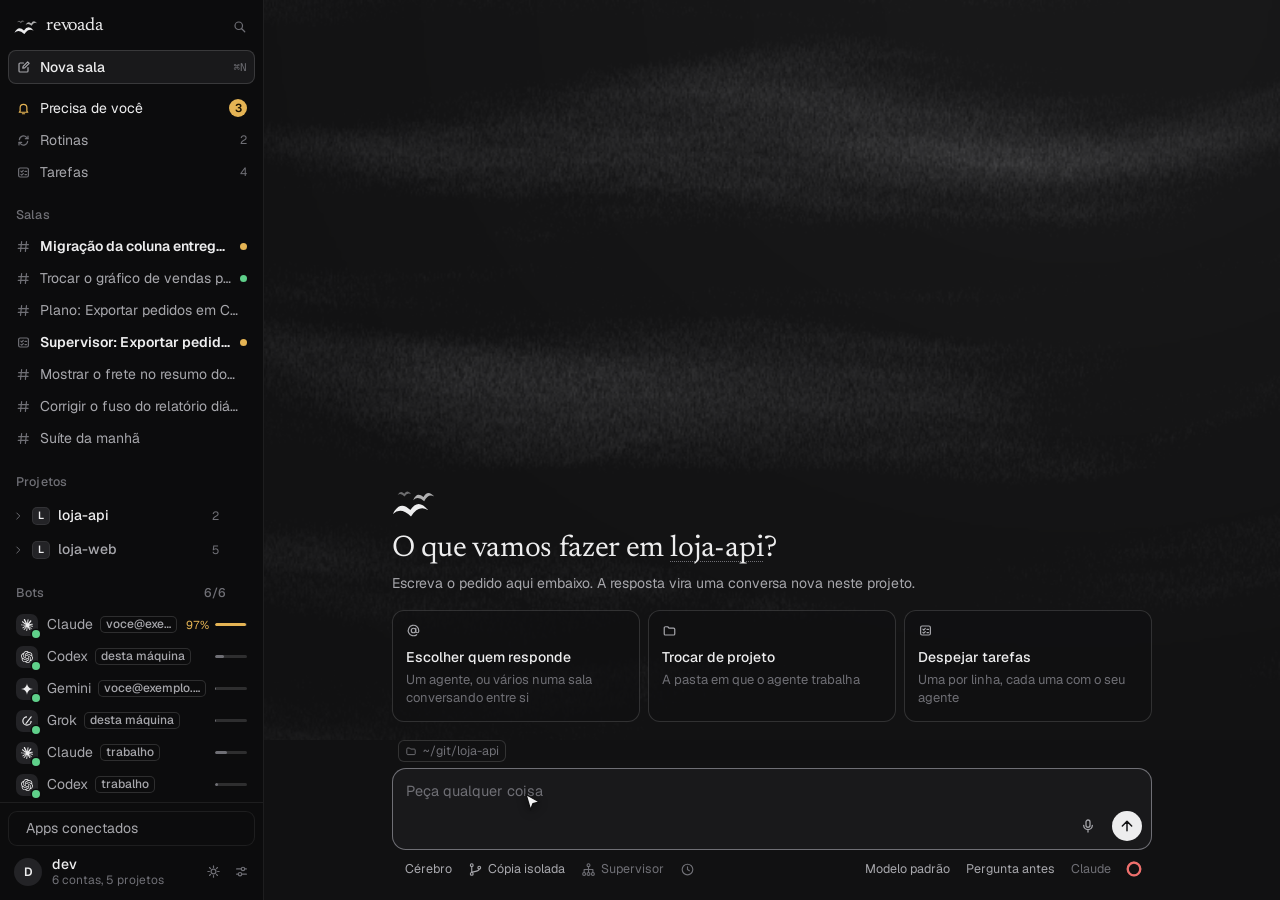
==== commit 6d37738c: "Sala em paralelo: a rodada inteira fala ao mesmo tempo e a seguinte reage" ====
--- a/site/demo/index.html
+++ b/site/demo/index.html
@@ -822,7 +822,7 @@
           <button class="chip" id="isoChip" title="O agente trabalha numa cópia própria do repositório, num branch novo. A cópia some sozinha quando o trabalho vira PR ou não sobra nada só nela."></button>
           <button class="chip" id="termChip" title="Abre o terminal do próprio agente em vez da conversa"></button>
           <button class="chip" id="supChip" title="Um agente divide o pedido em tarefas, você aprova o plano, cada tarefa roda numa cópia isolada em contas diferentes, outra conta revisa e no fim um agente junta tudo."></button>
-          <button class="chip" id="salaChip" title="Sala: os agentes escolhidos conversam entre si na mesma conversa, um por vez, lendo uns aos outros. Desligado, cada um responde sozinho, lado a lado."></button>
+          <button class="chip" id="salaChip" title="Sala: os agentes escolhidos conversam na mesma conversa. Todos respondem ao mesmo tempo e, na rodada seguinte, reagem ao que os outros disseram. Desligado, cada um responde sozinho, lado a lado."></button>
           <button class="chip" id="schedChip" title="Rodar este pedido mais tarde ou todo dia" aria-label="Agendar"></button>
         <span class="sp"></span>
           <button class="chip" id="modelChip" title="Modelo e esforço das próximas respostas"></button>
@@ -1636,7 +1636,7 @@
   $("prompt").classList.toggle("sug", !!sug);
   if (sug && !$("prompt").value) $("notes").textContent = "sugestão · Tab aceita · Enter envia";
   else if ($("notes").textContent.startsWith("sugestão")) $("notes").textContent = "";
-  $("prompt").placeholder = sug ? sug : supervisor && !inChat ? "Descreva o trabalho inteiro: o supervisor divide em tarefas" : !inChat ? "Peça qualquer coisa" : rewriting != null ? "Reescreva a mensagem. Enter manda de novo, Esc desiste" : chat?.waiting ? "Enter permite, Esc nega. Ou escreva a próxima mensagem" : busy ? (chat?.room ? "Escreva: a sala para e ouve assim que quem está falando terminar" : "Escreva a próxima: entra quando o agente terminar") : "Responder";
+  $("prompt").placeholder = sug ? sug : supervisor && !inChat ? "Descreva o trabalho inteiro: o supervisor divide em tarefas" : !inChat ? "Peça qualquer coisa" : rewriting != null ? "Reescreva a mensagem. Enter manda de novo, Esc desiste" : chat?.waiting ? "Enter permite, Esc nega. Ou escreva a próxima mensagem" : busy ? (chat?.room ? "Escreva: a sala para e ouve assim que esta rodada terminar" : "Escreva a próxima: entra quando o agente terminar") : "Responder";
   const ts = targets();
   const pv = curProvider(), ch = curChoice();
   $("modelChip").style.display = pv && !terminal && !(inChat && chat?.room) && !(!inChat && targets().length > 1 && sala) ? "inline-flex" : "none"; // na sala cada agente fala no padrão da própria conta
@@ -2448,7 +2448,7 @@
     while (el.children.length > parts.length) el.lastChild.remove();
   });
   while (wrap.children.length > chat.messages.length) wrap.lastChild.remove();
-  const queued = (chat.queue || []).map((q, j) => `<div class="m user"><div class="part" data-k="av"><span class="rosto eu">${esc($("meIni").textContent || "v")}</span></div><div class="part"><div class="who"><b>Você</b></div>${q.attachments?.length ? `<div class="atts">${q.attachments.map((a) => attHtml(a)).join("")}</div>` : ""}<div class="bubble">${esc(tidy(q.text))}</div><span class="qnote">${chat.working ? (j ? "na fila" : chat.room ? "entra quando quem está falando terminar" : "entra quando o agente terminar") : "ficou na fila: a resposta anterior deu erro"}${chat.working && !j ? `<button class="link" data-ja title="Interrompe quem está respondendo e manda esta mensagem">enviar agora</button>` : ""}<button class="link" data-unq="${j}">tirar</button></span></div></div>`).join("");
+  const queued = (chat.queue || []).map((q, j) => `<div class="m user"><div class="part" data-k="av"><span class="rosto eu">${esc($("meIni").textContent || "v")}</span></div><div class="part"><div class="who"><b>Você</b></div>${q.attachments?.length ? `<div class="atts">${q.attachments.map((a) => attHtml(a)).join("")}</div>` : ""}<div class="bubble">${esc(tidy(q.text))}</div><span class="qnote">${chat.working ? (j ? "na fila" : chat.room ? "entra quando esta rodada terminar" : "entra quando o agente terminar") : "ficou na fila: a resposta anterior deu erro"}${chat.working && !j ? `<button class="link" data-ja title="Interrompe quem está respondendo e manda esta mensagem">enviar agora</button>` : ""}<button class="link" data-unq="${j}">tirar</button></span></div></div>`).join("");
   if ($("queued").dataset.h !== queued) { $("queued").dataset.h = queued; $("queued").innerHTML = queued; }
   tickChat();
   // o plano muda enquanto o agente trabalha; quando ele termina, busca a versão final sem esperar
